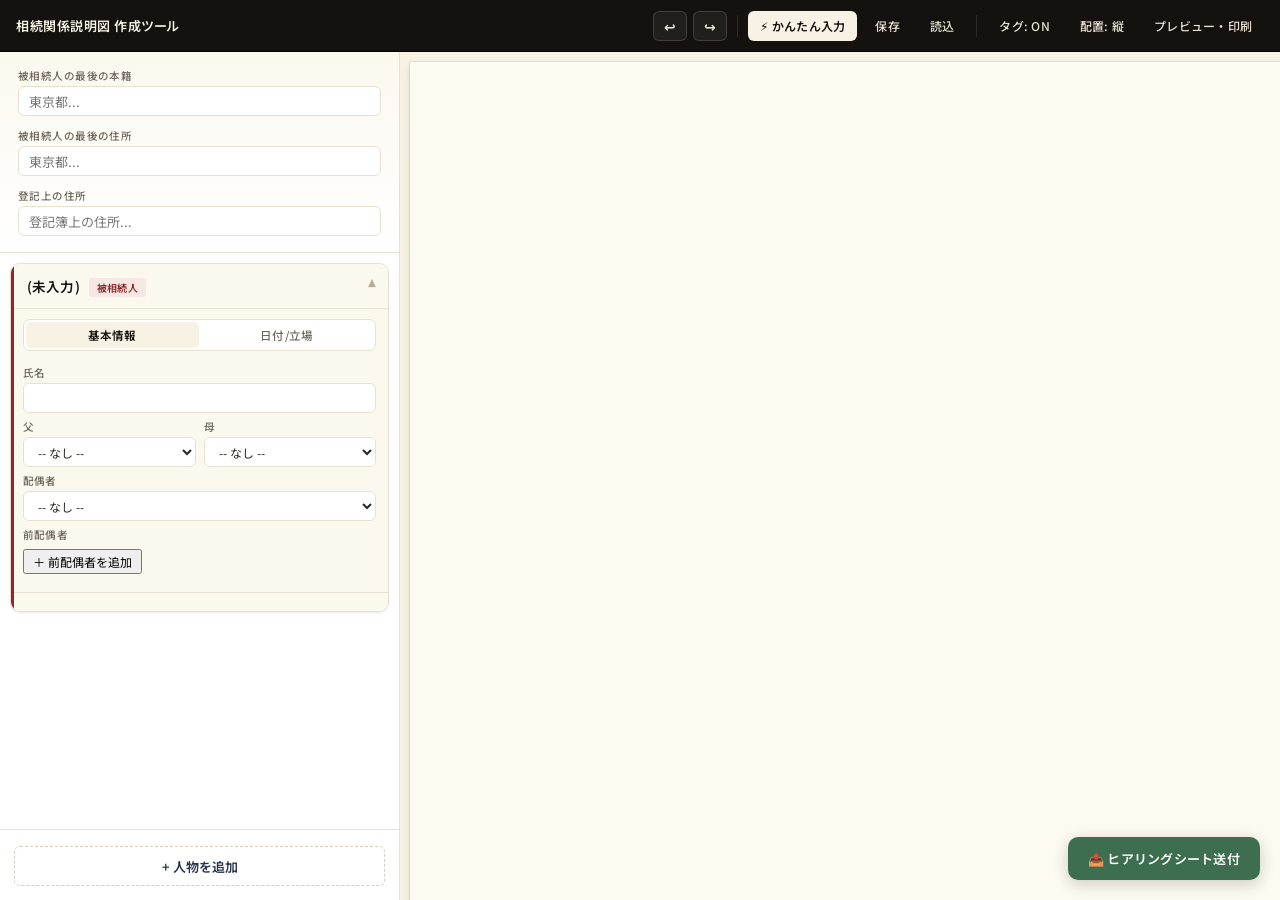
==== index.html @ 5ac6352f "デザイントークンを新モックに合わせて移植 ロジックとDOM構造は維持したまま、design/ のトーン（墨黒ヘッダー・温白 背景・落ち着いた役割色・Noto Sans JP / Shippori Mi" ====
<!DOCTYPE html>
<html lang="ja">
<head>
<meta charset="UTF-8">
<meta name="viewport" content="width=device-width, initial-scale=1.0">
<title>相続関係説明図</title>
<link rel="preconnect" href="https://fonts.googleapis.com">
<link rel="preconnect" href="https://fonts.gstatic.com" crossorigin>
<link href="https://fonts.googleapis.com/css2?family=Noto+Sans+JP:wght@400;500;600;700&family=Shippori+Mincho:wght@500;600;700&display=swap" rel="stylesheet">
<style>
:root {
  /* Ink palette (warm black neutrals) */
  --ink-900:#14110e; --ink-800:#2a2620; --ink-700:#4a433b; --ink-600:#6e665b;
  --ink-500:#928878; --ink-400:#b5ac9c; --ink-300:#d5cdbd; --ink-200:#e8e1d2;
  --ink-150:#f0ead9; --ink-100:#f7f2e3; --ink-50:#fbf8ee;
  --paper:#fdfaf1; --white:#ffffff;
  /* Brand (sumi-navy + enji) */
  --brand-900:#1a2332; --brand-800:#253449; --brand-700:#334a66;
  --brand-600:#4a6585; --brand-500:#6b84a3;
  --accent:#8c2a2b; --accent-soft:#b85457;
  /* Role colors (desaturated, legal-document tone) */
  --role-bsz:#8c2a2b;    --role-bsz-bg:#f5e8e4;
  --role-heir:#3d6e4f;   --role-heir-bg:#e4ede3;
  --role-waiver:#a86b1f; --role-waiver-bg:#f4ead6;
  --role-pre:#786d5f;    --role-pre-bg:#ede8dd;
  --role-post:#583f6b;   --role-post-bg:#ebe3f0;
  --role-suuji:#2f5977;  --role-suuji-bg:#dde7ef;
  --role-both:#2a6860;   --role-both-bg:#dfece8;
  --role-none:#8c8478;   --role-none-bg:#eae4d8;
  /* Backwards-compat aliases (existing selectors) */
  --primary:var(--brand-700); --primary-l:var(--brand-600);
  --bg:var(--ink-50); --card:var(--white);
  --border:var(--ink-200); --txt:var(--ink-800); --txtL:var(--ink-600);
  --r:10px;
  --danger:#8c2a2b;
  --shadow-1:0 1px 2px rgba(20,17,14,.04),0 1px 3px rgba(20,17,14,.06);
  --shadow-2:0 2px 4px rgba(20,17,14,.05),0 4px 12px rgba(20,17,14,.08);
  --ff-ui:'Noto Sans JP','Hiragino Sans','Yu Gothic UI','Meiryo',system-ui,sans-serif;
  --ff-doc:'Shippori Mincho','Yu Mincho','MS Mincho','Hiragino Mincho ProN',serif;
}
*{margin:0;padding:0;box-sizing:border-box}
body{font-family:var(--ff-ui);background:var(--bg);color:var(--txt);font-size:13px;font-feature-settings:'palt' 1;-webkit-font-smoothing:antialiased}
button{cursor:pointer;font-family:inherit;font-size:13px}

.header{background:var(--ink-900);color:var(--ink-100);padding:0 16px;height:52px;display:flex;justify-content:space-between;align-items:center;border-bottom:1px solid #000;font-size:12.5px}
.header h1{font-size:13px;font-weight:600;letter-spacing:.04em;color:var(--ink-100)}
.hdr-btns .btn-undo,.hdr-btns .btn-redo{padding:0 10px!important;height:30px!important;font-size:14px!important;min-width:0;display:inline-flex;align-items:center;justify-content:center}
.hdr-btns .btn-undo{background:rgba(255,255,255,.06)!important;color:var(--ink-200)!important;font-weight:600;border:1px solid rgba(255,255,255,.14)!important}
.hdr-btns .btn-undo:hover{background:rgba(255,255,255,.12)!important;color:var(--ink-100)!important}
.hdr-btns .btn-redo{background:rgba(255,255,255,.06)!important;color:var(--ink-200)!important;font-weight:600;border:1px solid rgba(255,255,255,.14)!important}
.hdr-btns .btn-redo:hover{background:rgba(255,255,255,.12)!important;color:var(--ink-100)!important}
.hdr-sep{width:1px;height:22px;background:rgba(255,255,255,.1);margin:0 4px}
.hdr-btns{display:flex;gap:6px;align-items:center}
.hdr-btns button{height:30px;padding:0 12px;border:none;border-radius:6px;font-weight:500;font-size:12px;background:transparent;color:var(--ink-200);cursor:pointer;letter-spacing:.02em;transition:background .12s,color .12s;display:inline-flex;align-items:center;gap:6px}
.hdr-btns button:hover{background:rgba(255,255,255,.08);color:var(--ink-100)}

.wrap{display:flex;height:calc(100vh - 52px)}

.side{width:400px;min-width:400px;background:var(--white);border-right:1px solid var(--ink-200);display:flex;flex-direction:column}
.side-head{padding:16px 18px 14px;border-bottom:1px solid var(--ink-200);background:linear-gradient(180deg,var(--ink-50),var(--white))}
.side-head label{font-size:10.5px;color:var(--ink-600);font-weight:500;display:block;margin-bottom:3px;margin-top:10px;letter-spacing:.04em}
.side-head label:first-child{margin-top:0}
.side-head input{width:100%;height:30px;padding:0 10px;border:1px solid var(--ink-200);border-radius:6px;font-size:13px;margin-bottom:2px;color:var(--ink-800);background:var(--white);font-family:inherit}
.side-head input:focus{border-color:var(--brand-700);outline:none;box-shadow:0 0 0 3px rgba(51,74,102,.1)}

.plist{flex:1;overflow-y:auto;padding:10px;display:flex;flex-direction:column;gap:6px}

.pc{position:relative;background:var(--white);border:1px solid var(--ink-200);border-radius:var(--r);overflow:hidden;transition:border-color .12s,box-shadow .12s}
.pc:hover{border-color:var(--ink-300)}
.pc.open{box-shadow:var(--shadow-1)}
.pc::before{content:"";position:absolute;top:0;bottom:0;left:0;width:3px;background:var(--ink-300)}
.pc.r-被相続人::before{background:var(--role-bsz)}
.pc.r-相続人::before{background:var(--role-heir)}
.pc.r-遺産分割::before{background:var(--role-waiver)}
.pc.r-先死亡::before{background:var(--role-pre)}
.pc.r-相続後死亡::before{background:var(--role-post)}
.pc.r-数次相続人::before{background:var(--role-suuji)}
.pc.r-無関係::before{background:var(--role-none)}
.pc.r-相続人兼数次相続人::before{background:var(--role-both)}

.pc-hd{display:flex;justify-content:space-between;align-items:center;padding:10px 12px 10px 16px;cursor:pointer;user-select:none}
.pc-hd:hover{background:var(--ink-50)}
.pc.open .pc-hd{background:var(--ink-50)}
.pc-nm{font-weight:600;font-size:13.5px;color:var(--ink-900);letter-spacing:.01em}
.pc-sub{font-size:11px;color:var(--ink-600);margin-left:8px}
.pc-badge{font-size:10px;padding:2px 8px;border-radius:3px;font-weight:600;margin-left:6px;letter-spacing:.04em}
.bg-被相続人{background:var(--role-bsz-bg);color:var(--role-bsz)}
.bg-相続人{background:var(--role-heir-bg);color:var(--role-heir)}
.bg-遺産分割{background:var(--role-waiver-bg);color:var(--role-waiver)}
.bg-先死亡{background:var(--role-pre-bg);color:var(--role-pre)}
.bg-相続後死亡{background:var(--role-post-bg);color:var(--role-post)}
.bg-数次相続人{background:var(--role-suuji-bg);color:var(--role-suuji)}
.bg-無関係{background:var(--role-none-bg);color:var(--role-none)}
.bg-相続人兼数次相続人{background:var(--role-both-bg);color:var(--role-both)}
.pc-tgl{font-size:16px;color:var(--ink-400);transition:transform .2s}
.pc.open .pc-tgl{transform:rotate(180deg)}

.pc-bd{display:none;border-top:1px solid var(--ink-200);background:var(--ink-50)}
.pc.open .pc-bd{display:block}

.tabs{display:flex;gap:2px;background:var(--white);border:1px solid var(--ink-200);border-radius:7px;padding:2px;margin:10px 12px 4px}
.tab{flex:1;height:26px;padding:0;text-align:center;font-size:11.5px;font-weight:500;color:var(--ink-600);border:none;background:transparent;border-radius:5px;letter-spacing:.02em;transition:all .15s}
.tab:hover{color:var(--ink-800)}
.tab.active{color:var(--ink-900);background:var(--ink-100);font-weight:600}
.tab-body{padding:10px 12px 12px}
.tab-pane{display:none}
.tab-pane.active{display:block}

.fg{margin-bottom:6px}
.fg label{font-size:10.5px;color:var(--ink-600);font-weight:500;display:block;margin-bottom:3px;letter-spacing:.02em}
.fg input,.fg select{width:100%;height:30px;padding:0 10px;border:1px solid var(--ink-200);border-radius:6px;font-size:12px;background:var(--white);color:var(--ink-800);font-family:inherit}
.fg input:focus,.fg select:focus{border-color:var(--brand-700);outline:none;box-shadow:0 0 0 3px rgba(51,74,102,.1)}
.fg-row{display:flex;gap:8px}
.fg-row .fg{flex:1}

.date-row{display:flex;gap:4px;align-items:center}
.date-row select{height:30px;padding:0 6px;font-size:12px;border:1px solid var(--ink-200);border-radius:6px;background:var(--white);color:var(--ink-800)}
.date-row .y-sel{width:120px}
.date-row .m-sel{width:55px}
.date-row .d-sel{width:55px}
.date-row span{font-size:11px;color:var(--ink-500)}

.pc-ft{display:flex;justify-content:flex-end;padding:8px 12px 10px;background:var(--ink-50);border-top:1px solid var(--ink-200)}
.btn-del{background:transparent;border:none;color:var(--danger);padding:0 10px;height:26px;border-radius:6px;font-size:11.5px;font-weight:500}
.btn-del:hover{background:rgba(140,42,43,.08)}

.btn-add{display:flex;align-items:center;justify-content:center;gap:8px;width:100%;height:40px;margin-top:4px;background:var(--white);color:var(--brand-800);border:1.5px dashed var(--ink-300);border-radius:6px;font-weight:600;font-size:13px;transition:all .12s;font-family:inherit}
.btn-add:hover{border-color:var(--brand-700);background:#f0f4f8;color:var(--brand-900);border-style:solid}

.auto-note{font-size:10px;color:var(--ink-500);padding:4px 12px 8px;background:var(--ink-50)}

/* 右: 図 */
.main{flex:1;overflow:auto;background:var(--ink-100);position:relative}
.diagram{position:relative;width:3000px;height:3000px;padding:30px 40px;background:var(--paper);margin:10px;box-shadow:var(--shadow-2),0 0 0 1px var(--ink-200);font-family:var(--ff-doc);color:var(--ink-900);transform-origin:0 0;border-radius:2px}
.diagram svg{position:absolute;top:0;left:0;pointer-events:none}
.dhdr{position:absolute;z-index:1;font-family:var(--ff-doc);cursor:grab}
.dhdr.dragging{cursor:grabbing;opacity:.7}
.dhdr.selected{outline:3px solid var(--brand-700);outline-offset:4px;border-radius:4px}
.dtitle{font-size:26px;font-weight:600;color:var(--ink-900);margin-bottom:16px;letter-spacing:.08em}
.dsub{font-size:16px;font-weight:400;color:var(--ink-800);line-height:2.0;letter-spacing:.04em}
.dsub .dlabel{display:inline-block;width:9em;text-align-last:justify;margin-right:1em;color:var(--ink-700)}

.dfooter{font-family:var(--ff-doc);font-size:18px;text-align:center;color:var(--ink-800);position:absolute;z-index:1;cursor:grab;letter-spacing:.2em}
.dfooter.dragging{cursor:grabbing;opacity:.7}
.dfooter.selected{outline:3px solid var(--brand-700);outline-offset:4px;border-radius:4px}

/* カード */
.card{position:absolute;min-width:220px;width:max-content;max-width:400px;border:1px solid var(--ink-300);border-radius:4px;background:var(--white);font-size:14px;z-index:1;box-shadow:var(--shadow-1);cursor:grab;user-select:none;font-family:var(--ff-doc);color:var(--ink-900);overflow:hidden;transition:box-shadow .14s,border-color .14s}
.card:hover{box-shadow:var(--shadow-2);border-color:var(--ink-400)}
.card.selected{outline:2px solid var(--brand-700);outline-offset:0;box-shadow:0 0 0 3px rgba(51,74,102,.15),var(--shadow-2)}
.card.dragging{cursor:grabbing;box-shadow:0 8px 24px rgba(20,17,14,.18);z-index:10;opacity:.95}
.card-h{padding:5px 10px;font-weight:600;font-size:13px;border-bottom:1px dashed var(--ink-200);letter-spacing:.1em;font-family:var(--ff-ui);background:var(--ink-50);color:var(--ink-800)}
.card-b{padding:8px 12px;line-height:1.5}
.card-b .f{display:flex;margin-bottom:2px}
.card-b .l{width:38px;color:var(--ink-600);font-weight:500;flex-shrink:0;font-family:var(--ff-ui);font-size:11px;letter-spacing:.08em;align-self:center}
.card-b .v{flex:1;white-space:nowrap;color:var(--ink-900)}
.card-b .v-addr{flex:1;white-space:pre-wrap;color:var(--ink-900)}
.card-d{display:flex;gap:3px;padding:6px 10px 8px;border-top:1px solid var(--ink-200);background:var(--ink-50);flex-wrap:wrap;font-family:var(--ff-ui)}
.tag{padding:1px 6px;border:1px solid var(--ink-300);border-radius:2px;font-size:10px;font-weight:600;color:var(--ink-700);background:var(--white);letter-spacing:.08em}

.c-被相続人{border-color:var(--ink-300);background:var(--white)} .c-被相続人 .card-h{background:var(--role-bsz-bg);color:var(--role-bsz);border-bottom-color:var(--role-bsz)}
.c-相続人{border-color:var(--ink-300);background:var(--white)} .c-相続人 .card-h{background:var(--role-heir-bg);color:var(--role-heir);border-bottom-color:var(--role-heir)}
.c-遺産分割{border-color:var(--ink-300);background:var(--white)} .c-遺産分割 .card-h{background:var(--role-waiver-bg);color:var(--role-waiver);border-bottom-color:var(--role-waiver)}
.c-先死亡{border-color:var(--ink-300);background:var(--white)} .c-先死亡 .card-h{background:var(--role-pre-bg);color:var(--role-pre);border-bottom-color:var(--role-pre)}
.c-相続後死亡{border-color:var(--ink-300);background:var(--white)} .c-相続後死亡 .card-h{background:var(--role-post-bg);color:var(--role-post);border-bottom-color:var(--role-post)}
.c-数次相続人{border-color:var(--ink-300);background:var(--white)} .c-数次相続人 .card-h{background:var(--role-suuji-bg);color:var(--role-suuji);border-bottom-color:var(--role-suuji)}
.c-無関係{border-color:var(--ink-300);background:var(--white)} .c-無関係 .card-h{background:var(--role-none-bg);color:var(--role-none);border-bottom-color:var(--role-none)}
.c-相続人兼数次相続人{border-color:var(--ink-300);background:var(--white)} .c-相続人兼数次相続人 .card-h{background:var(--role-both-bg);color:var(--role-both);border-bottom-color:var(--role-both)}

/* 範囲選択 */
.sel-rect{position:absolute;border:2px dashed var(--brand-700);background:rgba(51,74,102,.1);z-index:50;pointer-events:none}

/* プレビューモード */
.preview-overlay{display:none;position:fixed;top:0;left:0;right:0;bottom:0;background:#555;z-index:200;overflow:auto}
.preview-overlay.active{display:flex;flex-direction:column;align-items:center}
.preview-a4{position:relative;background:#fff;box-shadow:0 4px 20px rgba(0,0,0,.5);width:210mm;height:297mm;margin:20px auto 60px;overflow:hidden;flex-shrink:0}
.preview-a4 .diagram{position:absolute;top:0;left:0;width:3000px;height:3000px;margin:0;box-shadow:none;transform-origin:0 0;cursor:grab}
.preview-a4 .diagram.grabbing{cursor:grabbing}
.preview-ctrl{position:fixed;bottom:0;left:0;right:0;background:rgba(30,30,30,.95);color:#ccc;padding:10px 20px;display:flex;align-items:center;gap:12px;font-size:12px;z-index:201;justify-content:center}
.preview-ctrl span{min-width:45px;text-align:center;font-weight:600}
.preview-ctrl button{padding:8px 20px;border:none;border-radius:6px;font-weight:700;font-size:14px;cursor:pointer}
.preview-ctrl button:hover{opacity:.85}
.pv-btn-back{background:#fff;color:#333}
.pv-btn-print{background:var(--brand-800);color:var(--ink-100)}
.pv-btn-print:hover{background:var(--brand-900);color:#fff}

@page{size:A4;margin:0mm}
@media print{
  html,body{margin:0!important;padding:0!important;background:#fff!important;width:210mm!important;height:297mm!important}
  .header,.preview-ctrl,.side,.sel-rect,.share-fab{display:none!important}
  .wrap{display:none!important}
  .preview-overlay.active{display:block!important;position:static!important;background:#fff!important;padding:0!important;margin:0!important}
  .preview-a4{box-shadow:none!important;margin:0!important;padding:0!important;width:210mm!important;height:297mm!important;overflow:hidden!important;position:relative!important}
  .preview-a4 .diagram{margin:0!important;box-shadow:none!important;padding:0!important}
  .card{box-shadow:none!important;-webkit-print-color-adjust:exact;print-color-adjust:exact}
  .card-h{-webkit-print-color-adjust:exact;print-color-adjust:exact}
  .c-被相続人,.c-相続人,.c-遺産分割,.c-先死亡,.c-相続後死亡,.c-数次相続人{-webkit-print-color-adjust:exact;print-color-adjust:exact}
  .dfooter{-webkit-print-color-adjust:exact;print-color-adjust:exact}
}
/* ウィザード */
.wiz-overlay{display:none;position:fixed;top:0;left:0;right:0;bottom:0;background:rgba(0,0,0,.5);z-index:300;justify-content:center;align-items:center}
.wiz-overlay.active{display:flex}
.wiz-box{background:#fff;border-radius:12px;width:520px;max-width:95vw;max-height:90vh;overflow-y:auto;box-shadow:0 8px 40px rgba(0,0,0,.3)}
.wiz-hd{background:var(--ink-900);color:var(--ink-100);padding:16px 24px;border-radius:12px 12px 0 0;display:flex;justify-content:space-between;align-items:center}
.wiz-hd h2{font-size:15px;margin:0;font-weight:600;letter-spacing:.04em}
.wiz-hd .wiz-close{background:none;border:none;color:rgba(255,255,255,.55);font-size:20px;cursor:pointer;padding:0 4px}
.wiz-hd .wiz-close:hover{color:var(--ink-100)}
.wiz-progress{height:3px;background:var(--ink-200)}.wiz-progress-bar{height:3px;background:var(--brand-700);transition:width .3s}
.wiz-body{padding:24px}
.wiz-q{font-size:15px;font-weight:600;color:var(--ink-900);margin-bottom:6px;line-height:1.6;letter-spacing:.01em}
.wiz-hint{font-size:12px;color:var(--ink-600);margin-bottom:16px;line-height:1.5}
.wiz-btns{display:flex;gap:8px;flex-wrap:wrap}
.wiz-btn{padding:10px 22px;border-radius:8px;border:1px solid var(--ink-200);background:var(--white);color:var(--ink-800);font-weight:500;font-size:13px;cursor:pointer;font-family:inherit;transition:all .15s}
.wiz-btn:hover{border-color:var(--brand-700);background:#f0f4f8;color:var(--brand-900)}
.wiz-btn.primary{background:var(--brand-800);color:var(--ink-100);border-color:var(--brand-800);font-weight:600}
.wiz-btn.primary:hover{background:var(--brand-900);border-color:var(--brand-900);color:#fff}
.wiz-input{width:100%;padding:10px 14px;border:1px solid var(--ink-200);border-radius:8px;font-size:14px;font-family:inherit;margin-bottom:8px;box-sizing:border-box;color:var(--ink-800);background:var(--white)}
.wiz-input:focus{border-color:var(--brand-700);outline:none;box-shadow:0 0 0 3px rgba(51,74,102,.1)}
.wiz-tag{display:inline-block;padding:2px 8px;border-radius:3px;font-size:11px;font-weight:600;margin-bottom:8px;letter-spacing:.04em}
.wiz-tag-blue{background:#dde7ef;color:var(--brand-800)}
.wiz-ft{padding:12px 24px;border-top:1px solid var(--ink-200);display:flex;justify-content:space-between}
.wiz-back{background:none;border:none;color:var(--ink-600);font-size:13px;cursor:pointer;font-family:inherit;padding:6px 0}
.wiz-back:hover{color:var(--ink-800)}
.wiz-multi{display:flex;flex-direction:column;gap:8px}
.wiz-multi button{text-align:left;padding:12px 16px;line-height:1.5}
.wiz-multi .wiz-sub{font-size:11px;color:var(--ink-600);margin-top:2px;font-weight:400}
.wiz-summary{background:var(--ink-50);border:1px solid var(--ink-200);border-radius:8px;padding:14px;font-size:13px;line-height:2;white-space:pre-line;margin-bottom:16px;color:var(--ink-800)}
/* お客様モード */
body.client-mode .header,body.client-mode .wrap,body.client-mode .share-fab{display:none!important}
body.client-mode .wiz-overlay{display:flex!important;background:linear-gradient(135deg,#f5f7fa,#e4e9f0)}
body.client-mode .wiz-box{width:720px;max-width:95vw;box-shadow:0 12px 60px rgba(0,0,0,.2)}
body.client-mode .wiz-body{padding:32px}
body.client-mode .wiz-q{font-size:17px}
body.client-mode .wiz-hint{font-size:13px}
body.client-mode .wiz-btn{padding:12px 26px;font-size:14px}
body.client-mode .wiz-input{padding:12px 16px;font-size:15px}
body.client-mode .wiz-hd .wiz-close{display:none}
.wiz-client-banner{background:var(--ink-50);border:1px solid var(--ink-200);border-radius:8px;padding:12px 16px;margin-bottom:16px;font-size:12px;color:var(--ink-800);line-height:1.6;border-left:4px solid var(--brand-700)}
.wiz-code-area{width:100%;min-height:80px;padding:10px;border:1px solid var(--ink-200);border-radius:8px;font-family:'JetBrains Mono',ui-monospace,monospace;font-size:11px;word-break:break-all;resize:none;box-sizing:border-box;margin-bottom:12px;background:var(--white);color:var(--ink-800)}
.wiz-copy-btn{padding:12px 24px;border-radius:8px;border:none;background:var(--brand-800);color:var(--ink-100);font-weight:600;font-size:14px;cursor:pointer;width:100%;transition:all .15s;font-family:inherit}
.wiz-copy-btn:hover{background:var(--brand-900);color:#fff}
.wiz-copied{background:var(--role-heir)!important}
.import-overlay{display:none;position:fixed;top:0;left:0;right:0;bottom:0;background:rgba(20,17,14,.5);z-index:300;justify-content:center;align-items:center}
.import-overlay.active{display:flex}
.import-box{background:var(--white);border-radius:12px;width:480px;max-width:95vw;padding:24px;box-shadow:0 20px 48px rgba(20,17,14,.18),0 4px 12px rgba(20,17,14,.08)}
.import-box h3{margin:0 0 8px;font-size:15px;color:var(--ink-900);font-weight:600;letter-spacing:.02em}
.import-box p{font-size:13px;color:var(--ink-600);margin:0 0 16px;line-height:1.5}
.import-err{color:var(--danger);font-size:12px;margin-top:8px;display:none}
.share-box{background:var(--white);border-radius:12px;width:420px;max-width:95vw;padding:24px;box-shadow:0 20px 48px rgba(20,17,14,.18),0 4px 12px rgba(20,17,14,.08)}
.share-box h3{margin:0 0 6px;font-size:15px;color:var(--ink-900);font-weight:600;letter-spacing:.02em}
.share-box p{font-size:13px;color:var(--ink-600);margin:0 0 16px;line-height:1.5}
.share-fab{position:fixed;bottom:20px;right:20px;z-index:200;padding:12px 20px;border:none;border-radius:10px;background:var(--role-heir);color:#fff;font-weight:600;font-size:13px;cursor:pointer;box-shadow:0 4px 16px rgba(20,17,14,.2);transition:all .15s;font-family:inherit;letter-spacing:.02em}
.share-fab:hover{background:#305943;box-shadow:0 6px 20px rgba(20,17,14,.3)}
.share-url-row{display:flex;gap:6px;margin-top:4px}
.share-url-row input{flex:1;padding:8px 12px;border:1px solid var(--ink-200);border-radius:8px;font-size:12px;font-family:'JetBrains Mono',ui-monospace,monospace;color:var(--ink-800);background:var(--white)}
.share-url-row button{padding:8px 16px;border:none;border-radius:8px;background:var(--brand-800);color:var(--ink-100);font-weight:600;font-size:12px;cursor:pointer;white-space:nowrap;font-family:inherit}
.share-url-row button:hover{background:var(--brand-900);color:#fff}
</style>
</head>
<body>

<div class="header">
  <h1>相続関係説明図 作成ツール</h1>
  <div class="hdr-btns">
    <button class="btn-undo" onclick="undo()" title="Ctrl+Z">↩</button>
    <button class="btn-redo" onclick="redo()" title="Ctrl+Y">↪</button>
    <span class="hdr-sep"></span>
    <button onclick="openWizard()" style="background:var(--ink-100);color:var(--ink-900);font-weight:600">⚡ かんたん入力</button>
    <button onclick="saveJSON()">保存</button>
    <button onclick="openLoadDialog()">読込</button>
    <span class="hdr-sep"></span>
    <button onclick="toggleTags()" id="btnTags">タグ: ON</button>
    <button onclick="toggleLayout()" id="btnLayout">配置: 縦</button>
    <button onclick="togglePreview()">プレビュー・印刷</button>
  </div>
</div>
<input type="file" id="fi" accept=".json" style="display:none">
<button class="share-fab" onclick="openShareClient()">📤 ヒアリングシート送付</button>

<div class="wrap">
  <div class="side">
    <div class="side-head">
      <label>被相続人の最後の本籍</label>
      <input id="inHonseki" placeholder="東京都..." onchange="draw()">
      <label>被相続人の最後の住所</label>
      <input id="inLastAddr" placeholder="東京都..." onchange="draw()">
      <label>登記上の住所</label>
      <input id="inRegAddr" placeholder="登記簿上の住所..." onchange="draw()">
    </div>
    <div class="plist" id="plist"></div>
    <div style="padding:12px 14px 14px;border-top:1px solid var(--ink-200);background:var(--white)">
      <button class="btn-add" onclick="addPerson()">+ 人物を追加</button>
    </div>
  </div>
  <div class="main">
    <div class="diagram" id="diagram"></div>
  </div>
</div>

<script>
let P = [], uid = 1, activeTab = {};
let undoStack = [], redoStack = [], undoLock = false;
function saveUndo(){if(undoLock)return;undoStack.push(getSnapshot());if(undoStack.length>50)undoStack.shift();redoStack=[];}
function getSnapshot(){return JSON.stringify({P,uid,h:document.getElementById('inHonseki')?.value||'',l:document.getElementById('inLastAddr')?.value||'',r:document.getElementById('inRegAddr')?.value||''});}
function applySnapshot(s){const d=JSON.parse(s);P=d.P;uid=d.uid;const hEl=document.getElementById('inHonseki'),lEl=document.getElementById('inLastAddr'),rEl=document.getElementById('inRegAddr');if(hEl)hEl.value=d.h;if(lEl)lEl.value=d.l;if(rEl)rEl.value=d.r;undoLock=true;renderList(-1);draw();undoLock=false;}
function undo(){if(!undoStack.length)return;redoStack.push(getSnapshot());applySnapshot(undoStack.pop());}
function redo(){if(!redoStack.length)return;undoStack.push(getSnapshot());applySnapshot(redoStack.pop());}
let cardPositions = {};
let footerPos = null;
let hdrPos = null; // ヘッダーのドラッグ位置
let hdrScale = 1.0; // ヘッダーのスケール
let footerScale = 1.0; // フッターのスケール
let showTags = true; // タグ一括表示/非表示
let layoutDir = 'vertical'; // 'vertical'=縦配置, 'horizontal'=横配置
let cardPositionsV = {}; // 縦モード用カード位置
let cardPositionsH = {}; // 横モード用カード位置
let currentSvg = null, currentCards = null, currentById = null;
let previewScale = 50;
let selectedIds = new Set();

const ZOKUGARA = ['','妻','夫','長男','二男','三男','四男','五男','長女','二女','三女','四女','五女','父','母','養父','養母','兄','姉','弟','妹','孫','甥','姪'];
const DOCS = {
  '被相続人': ['生亡','住所'],
  '相続人': ['現戸','住所','印証','遺分'],
  '遺産分割': ['現戸','印証','遺分'],
  '先死亡': ['生亡'],
  '相続後死亡': ['生亡'],
  '数次相続人': ['現戸','住所','印証','遺分'],
  '相続人兼数次相続人': ['現戸','住所','印証','遺分'],
  '無関係': []
};
const ROLE_DISP = { '相続後死亡': '相続後死亡(数次)' };

function esc(s){return(s||'').replace(/&/g,'&amp;').replace(/"/g,'&quot;').replace(/</g,'&lt;')}
function allSpouses(p){const a=[];if(p.spouse)a.push(String(p.spouse));(p.exSpouses||[]).forEach(id=>{if(id)a.push(String(id))});return a;}

// 元号が重複する年: 値に"年H"等の接尾辞を付けて旧元号を表す
// 2019H=平成31年, 1989S=昭和64年, 1926T=大正15年
const DUAL_ERA_YEARS=[
  {y:2019,suffix:'H',label:'平成31年'},
  {y:1989,suffix:'S',label:'昭和64年'},
  {y:1926,suffix:'T',label:'大正15年'}
];
function parseYearVal(v){
  if(!v)return{y:0,era:''};
  const s=String(v);
  const d=DUAL_ERA_YEARS.find(d=>s===d.y+d.suffix);
  if(d)return{y:d.y,era:d.label.replace('年','')};
  return{y:+s,era:''};
}
function makeYears(){
  let opts = '<option value="">--</option>';
  for(let y=2026;y>=1868;y--){
    opts += `<option value="${y}">${warekiYear(y)} (${y})</option>`;
    const dual=DUAL_ERA_YEARS.find(d=>d.y===y);
    if(dual) opts += `<option value="${y}${dual.suffix}">${dual.label} (${y})</option>`;
  }
  return opts;
}
function warekiYear(y){
  if(y>=2019) return '令和'+(y-2018===1?'元':y-2018)+'年';
  if(y>=1989) return '平成'+(y-1988===1?'元':y-1988)+'年';
  if(y>=1926) return '昭和'+(y-1925===1?'元':y-1925)+'年';
  if(y>=1912) return '大正'+(y-1911===1?'元':y-1911)+'年';
  return '明治'+(y-1867)+'年';
}
function makeMonths(){
  let o='<option value="">--</option>';
  for(let m=1;m<=12;m++) o+=`<option value="${m}">${m}月</option>`;
  return o;
}
function makeDays(){
  let o='<option value="">--</option>';
  for(let d=1;d<=31;d++) o+=`<option value="${d}">${d}日</option>`;
  return o;
}
const YEAR_OPTS = makeYears(), MONTH_OPTS = makeMonths(), DAY_OPTS = makeDays();

function dateToObj(p, prefix){
  return { y: p[prefix+'Y']||'', m: p[prefix+'M']||'', d: p[prefix+'D']||'' };
}
function dateToStr(p, prefix){
  const o = dateToObj(p, prefix);
  if(!o.y) return '';
  const pv=parseYearVal(o.y);
  if(!pv.y) return '';
  const eraStr=pv.era?pv.era:warekiYear(pv.y).replace('年','');
  return eraStr + '年' + (o.m?o.m+'月':'') + (o.d?o.d+'日':'');
}
function dateToNum(p, prefix){
  const o = dateToObj(p, prefix);
  if(!o.y) return 0;
  const pv=parseYearVal(o.y);
  return pv.y*10000 + (+o.m||0)*100 + (+o.d||0);
}

const ROLE_LIST = ['','相続人','遺産分割','先死亡','相続後死亡','数次相続人','相続人兼数次相続人','無関係'];

function toggleTags(){
  showTags=!showTags;
  document.getElementById('btnTags').textContent='タグ: '+(showTags?'ON':'OFF');
  draw();
}

function toggleLayout(){
  // 現モードの位置を退避
  if(layoutDir==='vertical') cardPositionsV=Object.assign({},cardPositions);
  else cardPositionsH=Object.assign({},cardPositions);
  // 切り替え
  layoutDir=layoutDir==='vertical'?'horizontal':'vertical';
  // 新モードの位置を復元（なければ空で自動レイアウト）
  if(layoutDir==='vertical') cardPositions=Object.assign({},cardPositionsV);
  else cardPositions=Object.assign({},cardPositionsH);
  document.getElementById('btnLayout').textContent='配置: '+(layoutDir==='vertical'?'縦':'横');
  footerPos=null; // フッター位置もリセット
  draw();
}

function autoRoles(){
  const hisou = P.find(p => p.isBSZ);
  if(!hisou) return;
  const deathNum = dateToNum(hisou, 'death');
  // 第1パス: 基本ロール判定
  P.forEach(p => {
    if(p.isBSZ){ p.role = '被相続人'; p._autoRole = '被相続人'; return; }
    const pDeath = dateToNum(p, 'death');
    let autoRole;
    if(pDeath === 0){
      autoRole = '相続人';
    } else if(deathNum && pDeath < deathNum){
      autoRole = '先死亡';
    } else if(deathNum && pDeath >= deathNum){
      autoRole = '相続後死亡';
    } else {
      autoRole = '相続人';
    }
    p._autoRole = autoRole;
    p.role = p.roleOverride || autoRole;
  });
  // 第2パス: 数次相続人の判定（相続後死亡の配偶者・子）
  const bszId = String(hisou.id);
  const suujiIds = new Set(P.filter(p => p.role === '相続後死亡').map(p => String(p.id)));
  P.forEach(p => {
    if(p.role !== '相続人') return;
    if(p.roleOverride) return;
    const isChildOfSuuji = (p.father && suujiIds.has(String(p.father))) || (p.mother && suujiIds.has(String(p.mother)));
    const isSpouseOfSuuji = p.spouse && suujiIds.has(String(p.spouse));
    if(!isChildOfSuuji && !isSpouseOfSuuji) return;
    // 被相続人の直接の相続人かどうか判定
    const isHeirOfBSZ = String(p.father)===bszId || String(p.mother)===bszId || String(p.spouse)===bszId;
    p.role = isHeirOfBSZ ? '相続人兼数次相続人' : '数次相続人';
  });
}

// === UI ===
function addPerson(){
  P.push({ id:uid++, name:'', relation:'', role:'', roleOverride:'', isBSZ:false,
    birthY:'', birthM:'', birthD:'', deathY:'', deathM:'', deathD:'',
    father:'', mother:'', spouse:'', exSpouses:[], address:'' });
  autoRoles();
  renderList(P.length-1);
  draw();
}

function renderList(openIdx){
  const ct = document.getElementById('plist');
  ct.innerHTML = '';
  P.forEach((p,i) => {
    const rc = p.role ? 'r-'+p.role : '';
    const isOpen = i===openIdx;
    const div = document.createElement('div');
    div.className = `pc ${rc} ${isOpen?'open':''}`;

    const dn = p.name||'(未入力)';
    const dr = ROLE_DISP[p.role]||p.role||'';
    const badgeCls = p.role ? 'bg-'+p.role : '';

    const otherOpts = P.filter(x=>x.id!==p.id).map(x=>`<option value="${x.id}">${x.name||'(未入力)'}</option>`).join('');

    const curTab = activeTab[i] || 0;
    div.innerHTML = `
      <div class="pc-hd" onclick="toggle(${i})">
        <div>
          <span class="pc-nm">${esc(dn)}</span>
          ${dr?`<span class="pc-badge ${badgeCls}">${dr}</span>`:''}
          <span class="pc-sub">${p.relation?'('+esc(p.relation)+')':''}</span>
        </div>
        <span class="pc-tgl">&#9662;</span>
      </div>
      <div class="pc-bd">
        <div class="tabs">
          <button class="tab ${curTab===0?'active':''}" onclick="switchTab(this,${i},0)">基本情報</button>
          <button class="tab ${curTab===1?'active':''}" onclick="switchTab(this,${i},1)">日付/立場</button>
        </div>
        <div class="tab-body">
          <div class="tab-pane ${curTab===0?'active':''}" data-tab="0">
            <div class="fg-row">
              <div class="fg"><label>氏名</label><input value="${esc(p.name)}" data-i="${i}" data-f="name"></div>
              ${!p.isBSZ?`<div class="fg"><label>続柄</label><select data-i="${i}" data-f="relation">${ZOKUGARA.map(z=>`<option value="${z}" ${z===p.relation?'selected':''}>${z||'-- 選択 --'}</option>`).join('')}<option value="__custom__" ${p.relation&&!ZOKUGARA.includes(p.relation)?'selected':''}>その他（自由入力）</option></select>${(p.relation&&!ZOKUGARA.includes(p.relation))||p._customRel?`<input value="${esc(p.relation)}" data-i="${i}" data-f="relationCustom" placeholder="続柄を入力" style="margin-top:4px">`:''}</div>`:''}
            </div>
            <div class="fg-row">
              <div class="fg"><label>父</label><select data-i="${i}" data-f="father"><option value="">-- なし --</option>${otherOpts}</select></div>
              <div class="fg"><label>母</label><select data-i="${i}" data-f="mother"><option value="">-- なし --</option>${otherOpts}</select></div>
            </div>
            <div class="fg"><label>配偶者</label><select data-i="${i}" data-f="spouse"><option value="">-- なし --</option>${otherOpts}</select></div>
            <div class="fg"><label>前配偶者</label><div class="ex-spouses-list" data-i="${i}">${(p.exSpouses||[]).map((eid,ei)=>`<div class="ex-sp-row" style="display:flex;gap:4px;margin-bottom:4px"><select data-i="${i}" data-f="exSpouse" data-ei="${ei}"><option value="">-- なし --</option>${otherOpts}</select><button type="button" onclick="removeExSpouse(${i},${ei})" style="padding:2px 6px;font-size:12px">✕</button></div>`).join('')}</div><button type="button" onclick="addExSpouse(${i})" style="margin-top:4px;padding:2px 8px;font-size:12px">＋ 前配偶者を追加</button></div>
            ${!p.isBSZ?`<div class="fg"><label>住所</label><textarea data-i="${i}" data-f="address" placeholder="東京都新宿区..." rows="2" style="width:100%;resize:vertical">${esc(p.address||'')}</textarea></div>`:''}
          </div>
          <div class="tab-pane ${curTab===1?'active':''}" data-tab="1">
            <div class="fg"><label>生年月日</label>
              <div class="date-row">
                <select class="y-sel" data-i="${i}" data-f="birthY">${YEAR_OPTS}</select>
                <select class="m-sel" data-i="${i}" data-f="birthM">${MONTH_OPTS}</select>
                <select class="d-sel" data-i="${i}" data-f="birthD">${DAY_OPTS}</select>
              </div>
            </div>
            <div class="fg"><label>死亡年月日</label>
              <div class="date-row">
                <select class="y-sel" data-i="${i}" data-f="deathY">${YEAR_OPTS}</select>
                <select class="m-sel" data-i="${i}" data-f="deathM">${MONTH_OPTS}</select>
                <select class="d-sel" data-i="${i}" data-f="deathD">${DAY_OPTS}</select>
              </div>
            </div>
            ${!p.isBSZ?`<div class="fg" style="margin-top:10px;padding-top:8px;border-top:1px solid #e0e0e0"><label>立場 <span style="font-weight:400;color:#aaa">（自動: ${p._autoRole||p.role}）</span></label><select data-i="${i}" data-f="roleOverride">${ROLE_LIST.map(r=>`<option value="${r}" ${r===p.roleOverride?'selected':''}>${r||'自動判定'}</option>`).join('')}</select></div>`:''}
          </div>
        </div>
        <div class="pc-ft">${!p.isBSZ?`<button class="btn-del" onclick="delPerson(${i})">削除</button>`:''}</div>
      </div>
    `;
    ct.appendChild(div);

    div.querySelector('[data-f="birthY"]').value = p.birthY||'';
    div.querySelector('[data-f="birthM"]').value = p.birthM||'';
    div.querySelector('[data-f="birthD"]').value = p.birthD||'';
    div.querySelector('[data-f="deathY"]').value = p.deathY||'';
    div.querySelector('[data-f="deathM"]').value = p.deathM||'';
    div.querySelector('[data-f="deathD"]').value = p.deathD||'';
    div.querySelector('[data-f="father"]').value = p.father||'';
    div.querySelector('[data-f="mother"]').value = p.mother||'';
    div.querySelector('[data-f="spouse"]').value = p.spouse||'';
    div.querySelectorAll('[data-f="exSpouse"]').forEach(el=>{
      el.value = (p.exSpouses||[])[+el.dataset.ei]||'';
    });

    div.querySelectorAll('input:not([type="checkbox"]),textarea').forEach(el=>{
      el.addEventListener('input', onInput);
      el.addEventListener('change', onChange);
    });
    div.querySelectorAll('select').forEach(el=>el.addEventListener('change', onChange));
  });
}

function toggle(idx){
  const cards = document.querySelectorAll('.pc');
  cards.forEach((c,i)=>{ if(i===idx) c.classList.toggle('open'); else c.classList.remove('open'); });
}

function addExSpouse(i){
  if(!P[i].exSpouses)P[i].exSpouses=[];
  P[i].exSpouses.push('');
  const openIdx=[...document.querySelectorAll('.pc')].findIndex(c=>c.classList.contains('open'));
  renderList(openIdx);
}
function removeExSpouse(i,ei){
  P[i].exSpouses.splice(ei,1);
  const openIdx=[...document.querySelectorAll('.pc')].findIndex(c=>c.classList.contains('open'));
  renderList(openIdx);draw();
}

function openPersonCard(idx){
  const cards = document.querySelectorAll('.pc');
  cards.forEach((c,i)=>{ if(i===idx) c.classList.add('open'); else c.classList.remove('open'); });
  // スクロールして見えるようにする
  if(cards[idx]) cards[idx].scrollIntoView({behavior:'smooth',block:'nearest'});
}

function switchTab(btn, personIdx, tabIdx){
  activeTab[personIdx] = tabIdx;
  const body = btn.closest('.pc-bd');
  body.querySelectorAll('.tab').forEach(t=>t.classList.remove('active'));
  btn.classList.add('active');
  body.querySelectorAll('.tab-pane').forEach(p=>p.classList.remove('active'));
  body.querySelector(`[data-tab="${tabIdx}"]`).classList.add('active');
}

function onInput(e){
  const i=+e.target.dataset.i, f=e.target.dataset.f;
  if(i>=P.length)return;
  P[i][f]=e.target.value;
  const card=e.target.closest('.pc');
  if(f==='name') card.querySelector('.pc-nm').textContent=P[i].name||'(未入力)';
  if(f==='relationCustom'){
    P[i].relation=e.target.value;
    card.querySelector('.pc-sub').textContent=P[i].relation?'('+P[i].relation+')':'';
  }
  draw();
}

function onChange(e){
  const i=+e.target.dataset.i, f=e.target.dataset.f;
  if(i>=P.length)return;
  if(f==='exSpouse'){
    const ei=+e.target.dataset.ei;
    if(!P[i].exSpouses)P[i].exSpouses=[];
    P[i].exSpouses[ei]=e.target.value;
    autoRoles();
    const openIdx=[...document.querySelectorAll('.pc')].findIndex(c=>c.classList.contains('open'));
    renderList(openIdx);draw();return;
  }
  P[i][f]=e.target.value;

  if(f==='relation' && e.target.value==='__custom__'){
    P[i].relation='';
    P[i]._customRel=true;
    autoRoles();
    const openIdx=[...document.querySelectorAll('.pc')].findIndex(c=>c.classList.contains('open'));
    renderList(openIdx);
    draw();
    return;
  }
  if(f==='relationCustom'){
    P[i].relation=e.target.value;
    if(e.target.value) P[i]._customRel=false;
    draw();
    return;
  }
  if(f==='relation' && e.target.value!=='__custom__'){
    P[i]._customRel=false;
  }

  if(f==='spouse'){
    P.forEach((x,j)=>{if(j!==i&&String(x.spouse)===String(P[i].id))x.spouse='';});
    if(e.target.value){const sp=P.find(x=>String(x.id)===e.target.value);if(sp)sp.spouse=String(P[i].id);}
  }

  autoRoles();
  const openIdx=[...document.querySelectorAll('.pc')].findIndex(c=>c.classList.contains('open'));
  renderList(openIdx);
  draw();
}

function delPerson(i){
  if(!confirm(P[i].name?`「${P[i].name}」を削除しますか？`:'この人物を削除しますか？'))return;
  const rm=P.splice(i,1)[0];
  P.forEach(p=>{
    if(String(p.father)===String(rm.id))p.father='';
    if(String(p.mother)===String(rm.id))p.mother='';
    if(String(p.spouse)===String(rm.id))p.spouse='';
    if(p.exSpouses)p.exSpouses=p.exSpouses.filter(id=>String(id)!==String(rm.id));
  });
  autoRoles();
  renderList(-1);
  draw();
}

// ===== 図 =====
const CW=220, HGAP=50, VGAP=160;
const SNAP=20;
function snap(v){return Math.round(v/SNAP)*SNAP;}

function draw(){
  saveUndo();
  const dg=document.getElementById('diagram');
  dg.innerHTML='';

  const hk=document.getElementById('inHonseki').value;
  const la=document.getElementById('inLastAddr').value;
  const ra=document.getElementById('inRegAddr').value;
  const hisou=P.find(p=>p.isBSZ);
  const hasData=P.some(p=>p.name);

  if(!hasData) return;

  // ヘッダー
  const hdr=document.createElement('div');
  hdr.className='dhdr';
  let hdrHtml=`<div class="dtitle">被相続人　${esc(hisou?hisou.name:'')}　相続関係説明図</div>`;
  let subLines=[];
  if(hk) subLines.push('<span class="dlabel">最後の本籍</span>'+esc(hk));
  if(la) subLines.push('<span class="dlabel">最後の住所</span>'+esc(la));
  if(ra) subLines.push('<span class="dlabel">登記簿上の住所</span>'+esc(ra));
  if(subLines.length) hdrHtml+='<div class="dsub">'+subLines.join('<br>')+'</div>';
  hdr.innerHTML=hdrHtml;
  const hx=hdrPos?hdrPos.x:30;
  const hy=hdrPos?hdrPos.y:20;
  hdr.style.left=hx+'px';hdr.style.top=hy+'px';
  hdr.style.transform='scale('+hdrScale+')';
  hdr.style.transformOrigin='0 0';
  dg.appendChild(hdr);
  initHdrDrag(hdr);
  hdr.addEventListener('wheel',e=>{
    if(isPreviewActive())return;
    e.preventDefault();e.stopPropagation();
    const delta=e.deltaY>0?-0.05:0.05;
    hdrScale=Math.max(0.3,Math.min(3.0,hdrScale+delta));
    hdr.style.transform='scale('+hdrScale+')';
  },{passive:false});

  const headerH=hdr.offsetHeight+hy+30;

  const byId={};P.forEach(p=>byId[p.id]=p);
  const layout=calcLayout(byId,headerH);

  const svg=document.createElementNS('http://www.w3.org/2000/svg','svg');
  svg.style.cssText='position:absolute;top:0;left:0;width:100%;height:100%;pointer-events:none;';
  dg.appendChild(svg);

  // レイアウト計算後、全カードの位置を確定保存
  layout.forEach(L=>{
    if(!cardPositions[L.p.id]) cardPositions[L.p.id]={x:L.x,y:L.y};
  });

  const cards={};
  layout.forEach(L=>{
    const px=cardPositions[L.p.id].x;
    const py=cardPositions[L.p.id].y;
    const el=mkCard(L.p,px,py);
    dg.appendChild(el);
    cards[L.p.id]={x:px,y:py,el};
    initDrag(el,L.p.id);
    el.addEventListener('wheel',e=>{
      if(isPreviewActive())return;
      if(selectedIds.size<2||!selectedIds.has(L.p.id))return;
      e.preventDefault();e.stopPropagation();
      const delta=e.deltaY>0?-0.05:0.05;
      const ids=[...selectedIds];
      // 中心基準で間隔を拡縮
      let cx=0,cy=0;
      ids.forEach(id=>{if(cards[id]){cx+=cards[id].x;cy+=cards[id].y;}});
      cx/=ids.length; cy/=ids.length;
      const ratio=1+delta;
      ids.forEach(id=>{
        if(!cards[id])return;
        const c=cards[id];
        const nx=Math.round(cx+(c.x-cx)*ratio);
        const ny=Math.round(cy+(c.y-cy)*ratio);
        c.x=nx; c.y=ny;
        c.el.style.left=nx+'px'; c.el.style.top=ny+'px';
        cardPositions[id]={x:nx,y:ny};
      });
      if(currentSvg&&currentCards&&currentById) drawLines(currentSvg,currentCards,currentById);
    },{passive:false});
  });

  currentSvg=svg; currentCards=cards; currentById=byId;

  // フッター
  const ftr=document.createElement('div');
  ftr.className='dfooter';
  ftr.textContent='戸籍謄抄本及び除籍謄本は還付した';
  dg.appendChild(ftr);

  requestAnimationFrame(()=>{
    Object.values(cards).forEach(c=>{c.h=c.el.offsetHeight;c.w=CW;});
    drawLines(svg,cards,byId);
    let mx=0,my=0;
    Object.values(cards).forEach(c=>{mx=Math.max(mx,c.x+c.w+80);my=Math.max(my,c.y+c.h+80);});
    const fx=footerPos?footerPos.x:(mx-200);
    const fy=footerPos?footerPos.y:(my+20);
    ftr.style.left=fx+'px';ftr.style.top=fy+'px';
    ftr.style.transform='scale('+footerScale+')';
    ftr.style.transformOrigin='0 0';
    initFooterDrag(ftr);
    ftr.addEventListener('wheel',e=>{
      if(isPreviewActive())return;
      e.preventDefault();e.stopPropagation();
      const delta=e.deltaY>0?-0.05:0.05;
      footerScale=Math.max(0.3,Math.min(3.0,footerScale+delta));
      ftr.style.transform='scale('+footerScale+')';
    },{passive:false});
    svg.setAttribute('width',3000);
    svg.setAttribute('height',3000);
  });
}

function calcLayout(byId,headerH){
  const root=P.find(p=>p.isBSZ)||P[0];
  const lvMap={};
  const visited=new Set();

  function assignLevel(p,lv){
    if(!p||visited.has(p.id))return;
    visited.add(p.id);
    lvMap[p.id]=lv;
    allSpouses(p).forEach(sid=>{
      if(byId[sid]&&!visited.has(+sid)){
        visited.add(+sid);
        lvMap[+sid]=lv;
      }
    });
  }

  function goUp(p,lv){
    [p.father,p.mother].forEach(pid=>{
      if(!pid||!byId[pid]||visited.has(+pid))return;
      assignLevel(byId[pid],lv-1);
      goUp(byId[pid],lv-1);
    });
  }

  function goDown(parentId,lv){
    P.forEach(p=>{
      if(visited.has(p.id))return;
      if(String(p.father)===String(parentId)||String(p.mother)===String(parentId)){
        assignLevel(p,lv);
        goDown(p.id,lv+1);
      }
    });
  }

  goUp(root,0);
  assignLevel(root,0);
  goDown(root.id,1);
  allSpouses(root).forEach(sid=>{if(byId[sid]) goDown(+sid,1);});

  let changed=true;
  while(changed){
    changed=false;
    P.forEach(p=>{
      if(visited.has(p.id))return;
      const fLv=p.father&&lvMap[+p.father]!==undefined?lvMap[+p.father]:null;
      const mLv=p.mother&&lvMap[+p.mother]!==undefined?lvMap[+p.mother]:null;
      const parentLv=fLv!==null?fLv:(mLv!==null?mLv:null);
      if(parentLv!==null){
        assignLevel(p,parentLv+1);
        goDown(p.id,parentLv+2);
        changed=true;
      }
    });
  }

  const maxLv=Math.max(0,...Object.values(lvMap));
  P.forEach(p=>{if(!visited.has(p.id)){visited.add(p.id);lvMap[p.id]=maxLv+1;}});

  const levels={};
  P.forEach(p=>{
    const lv=lvMap[p.id];
    if(!levels[lv])levels[lv]=[];
    levels[lv].push(p);
  });

  const sorted=Object.keys(levels).map(Number).sort((a,b)=>a-b);
  const minLv=sorted[0]||0;
  const result=[];
  const OX=40,OY=(headerH||80)+40;
  const horiz=layoutDir==='horizontal';

  sorted.forEach(lv=>{
    levels[lv].forEach((p,i)=>{
      if(horiz){
        result.push({p,x:OX+(lv-minLv)*(CW+HGAP),y:OY+i*VGAP});
      } else {
        result.push({p,x:OX+i*(CW+HGAP),y:OY+(lv-minLv)*VGAP});
      }
    });
  });

  // 配偶者隣接ヘルパー: 前配偶者は左側、現配偶者は右側に配置
  function enforceSpouseAdjacency(lv){
    const row=result.filter(r=>lvMap[r.p.id]===lv);
    if(horiz) row.sort((a,b)=>a.y-b.y); else row.sort((a,b)=>a.x-b.x);
    const done=new Set();
    row.forEach(r=>{
      if(done.has(r.p.id))return;
      const exIds=(r.p.exSpouses||[]).filter(id=>id&&byId[id]&&lvMap[+id]===lv).map(id=>+id);
      const curId=r.p.spouse&&byId[r.p.spouse]&&lvMap[+r.p.spouse]===lv?+r.p.spouse:null;
      if(!exIds.length&&!curId)return;
      done.add(r.p.id);
      if(horiz){
        let pos=r.y;
        exIds.forEach(eid=>{
          if(done.has(eid))return;done.add(eid);
          const sp=result.find(s=>s.p.id===eid);
          if(sp){sp.y=pos-VGAP;sp.x=r.x;pos=sp.y;}
        });
        if(curId&&!done.has(curId)){
          done.add(curId);
          const sp=result.find(s=>s.p.id===curId);
          if(sp){sp.y=r.y+VGAP;sp.x=r.x;}
        }
      } else {
        let posLeft=r.x;
        exIds.forEach(eid=>{
          if(done.has(eid))return;done.add(eid);
          const sp=result.find(s=>s.p.id===eid);
          if(sp){sp.x=posLeft-(CW+HGAP);posLeft=sp.x;sp.y=r.y;}
        });
        if(curId&&!done.has(curId)){
          done.add(curId);
          const sp=result.find(s=>s.p.id===curId);
          if(sp){sp.x=r.x+CW+HGAP;sp.y=r.y;}
        }
      }
    });
  }

  // 重なり解消ヘルパー（配偶者ペアを原子的に移動）
  function resolveOverlaps(lv){
    if(horiz){
      const row=result.filter(r=>lvMap[r.p.id]===lv).sort((a,b)=>a.y-b.y);
      for(let i=1;i<row.length;i++){
        const mn=row[i-1].y+VGAP;
        if(row[i].y<mn){
          const shift=mn-row[i].y;
          const spId=row[i].p.spouse;
          const sp=spId?row.find(s=>String(s.p.id)===String(spId)):null;
          for(let j=i;j<row.length;j++) row[j].y+=shift;
          if(sp && row.indexOf(sp)<i) sp.y=row[i].y-VGAP;
        }
      }
    } else {
      const row=result.filter(r=>lvMap[r.p.id]===lv).sort((a,b)=>a.x-b.x);
      for(let i=1;i<row.length;i++){
        const mn=row[i-1].x+CW+HGAP;
        if(row[i].x<mn){
          const shift=mn-row[i].x;
          const spId=row[i].p.spouse;
          const sp=spId?row.find(s=>String(s.p.id)===String(spId)):null;
          for(let j=i;j<row.length;j++) row[j].x+=shift;
          if(sp && row.indexOf(sp)<i) sp.x=row[i].x-CW-HGAP;
        }
      }
    }
  }

  // Step 1: 配偶者隣接
  sorted.forEach(lv=>enforceSpouseAdjacency(lv));

  // Step 2: 子を親中央に寄せる（配偶者ペアごとにグループ化）
  sorted.forEach(lv=>{
    if(!levels[lv-1])return;
    const used=new Set();
    const donePairs=new Set();
    levels[lv-1].forEach(parent=>{
      // 各配偶者ペアごとに子をグループ化して配置
      const spouseIds=allSpouses(parent);
      // 配偶者なしの子も含め、全ペアを処理
      const pairs=[...spouseIds.map(sid=>({sid:+sid})),{sid:null}];
      pairs.forEach(({sid})=>{
        const pairId=sid?Math.min(parent.id,sid)+'-'+Math.max(parent.id,sid):'solo-'+parent.id;
        if(donePairs.has(pairId))return;
        donePairs.add(pairId);
        const kids=(levels[lv]||[]).filter(c=>{
          if(used.has(c.id))return false;
          const cf=+c.father, cm=+c.mother;
          if(sid){
            return (cf===parent.id&&cm===sid)||(cm===parent.id&&cf===sid)||
              (cf===parent.id&&!cm&&sid)||(cm===parent.id&&!cf&&sid)||
              (cf===sid&&!cm)||(cm===sid&&!cf);
          } else {
            // 配偶者なし: 親だけが指定されている子
            return (cf===parent.id||cm===parent.id)&&!spouseIds.includes(String(cf))&&!spouseIds.includes(String(cm));
          }
        });
        if(!kids.length)return;
        kids.forEach(c=>used.add(c.id));
        const pPos=result.find(r=>r.p.id===parent.id);
        if(!pPos)return;
        const spPos=sid?result.find(r=>r.p.id===sid):null;

        if(horiz){
          let pcy;
          if(spPos){
            const tid=pPos.y<spPos.y?pPos:spPos;
            const bid=pPos.y<spPos.y?spPos:pPos;
            pcy=(tid.y+VGAP+bid.y)/2;
          } else { pcy=pPos.y+VGAP/2; }
          const th=kids.length*VGAP;
          const sy=pcy-th/2;
          kids.forEach((k,ci)=>{
            const kp=result.find(r=>r.p.id===k.id);
            if(kp) kp.y=sy+ci*VGAP;
          });
        } else {
          let pcx;
          if(spPos){
            const lid=pPos.x<spPos.x?pPos:spPos;
            const rid=pPos.x<spPos.x?spPos:pPos;
            pcx = (lid.x + CW + rid.x) / 2;
          } else {
            pcx = pPos.x + CW/2;
          }
          const tw=kids.length*CW+(kids.length-1)*HGAP;
          const sx=pcx-tw/2;
          kids.forEach((k,ci)=>{
            const kp=result.find(r=>r.p.id===k.id);
            if(kp) kp.x=sx+ci*(CW+HGAP);
          });
        }
      });
    });
  });

  // Step 3: 子レベルで配偶者隣接を再適用（子の配置で崩れた場合）
  sorted.forEach(lv=>enforceSpouseAdjacency(lv));

  // Step 4: 重なり解消
  sorted.forEach(lv=>resolveOverlaps(lv));

  // Step 5: 重なり解消後に配偶者隣接が崩れていないか最終チェック
  sorted.forEach(lv=>enforceSpouseAdjacency(lv));
  // 最終隣接で重なりが生じた場合の再解消
  sorted.forEach(lv=>resolveOverlaps(lv));

  // 端修正
  let mnX=Infinity,mnY=Infinity;
  result.forEach(r=>{if(r.x<mnX)mnX=r.x;if(r.y<mnY)mnY=r.y;});
  if(mnX<OX)result.forEach(r=>r.x+=OX-mnX);
  if(mnY<OY)result.forEach(r=>r.y+=OY-mnY);


  // 整数化（サブピクセル防止、SNAPは使わない）
  result.forEach(r=>{
    r.x=Math.round(r.x);
    r.y=Math.round(r.y);
  });

  return result;
}

function initDrag(el,pid){
  el.addEventListener('mousedown',e=>{
    if(e.button!==0)return;
    if(isPreviewActive())return;
    e.preventDefault();
    e.stopPropagation();
    const sx=e.clientX, sy=e.clientY;
    let moved=false;

    // 選択中のカードをまとめてドラッグ、未選択カードなら単体
    const dragIds=selectedIds.has(pid)?[...selectedIds]:[pid];
    const starts={};
    dragIds.forEach(id=>{starts[id]={x:currentCards[id].x,y:currentCards[id].y};});

    function onMove(e2){
      const dx=e2.clientX-sx, dy=e2.clientY-sy;
      if(!moved && Math.abs(dx)<3 && Math.abs(dy)<3) return;
      moved=true;
      dragIds.forEach(id=>{
        const c=currentCards[id];
        const nx=snap(starts[id].x+dx), ny=snap(starts[id].y+dy);
        c.el.style.left=nx+'px'; c.el.style.top=ny+'px';
        c.x=nx; c.y=ny;
        cardPositions[id]={x:nx,y:ny};
      });
      if(currentSvg&&currentCards&&currentById) drawLines(currentSvg,currentCards,currentById);
    }
    function onUp(){
      document.removeEventListener('mousemove',onMove);
      document.removeEventListener('mouseup',onUp);
      // クリック（移動なし）→ 対応する入力欄を開く＆他の選択解除
      if(!moved){
        document.querySelectorAll('.dhdr.selected').forEach(c=>c.classList.remove('selected'));
        document.querySelectorAll('.dfooter.selected').forEach(c=>c.classList.remove('selected'));
        const idx=P.findIndex(p=>p.id===pid);
        if(idx>=0) openPersonCard(idx);
      }
    }
    document.addEventListener('mousemove',onMove);
    document.addEventListener('mouseup',onUp);
  });
}

// diagram上でドラッグ → 範囲選択
function initRangeSelect(){
  const dg=document.getElementById('diagram');
  let rect=null, sx, sy;
  dg.addEventListener('mousedown',e=>{
    if(e.button!==0||e.target.closest('.card')||e.target.closest('.dfooter')||isPreviewActive())return;
    e.preventDefault();
    const dgRect=dg.getBoundingClientRect();
    sx=e.clientX-dgRect.left+dg.scrollLeft;
    sy=e.clientY-dgRect.top+dg.scrollTop;
    rect=document.createElement('div');
    rect.className='sel-rect';
    dg.appendChild(rect);

    function onMove(e2){
      const cx=e2.clientX-dgRect.left+dg.scrollLeft;
      const cy=e2.clientY-dgRect.top+dg.scrollTop;
      const x=Math.min(sx,cx), y=Math.min(sy,cy);
      const w=Math.abs(cx-sx), h=Math.abs(cy-sy);
      rect.style.left=x+'px';rect.style.top=y+'px';rect.style.width=w+'px';rect.style.height=h+'px';
    }
    function onUp(e2){
      document.removeEventListener('mousemove',onMove);
      document.removeEventListener('mouseup',onUp);
      if(!rect)return;
      const cx=e2.clientX-dgRect.left+dg.scrollLeft;
      const cy=e2.clientY-dgRect.top+dg.scrollTop;
      const rx=Math.min(sx,cx), ry=Math.min(sy,cy);
      const rw=Math.abs(cx-sx), rh=Math.abs(cy-sy);
      rect.remove(); rect=null;

      // 範囲が小さすぎたら全解除
      if(rw<10&&rh<10){
        selectedIds.clear();
        document.querySelectorAll('.card.selected').forEach(c=>c.classList.remove('selected'));
        document.querySelectorAll('.dhdr.selected').forEach(c=>c.classList.remove('selected'));
        document.querySelectorAll('.dfooter.selected').forEach(c=>c.classList.remove('selected'));
        return;
      }
      // 範囲内のカードを選択
      selectedIds.clear();
      document.querySelectorAll('.card.selected').forEach(c=>c.classList.remove('selected'));
      if(currentCards){
        Object.entries(currentCards).forEach(([id,c])=>{
          const cardR=c.x, cardB=c.y;
          const cardR2=c.x+c.w, cardB2=c.y+c.h;
          if(cardR2>rx && cardR<rx+rw && cardB2>ry && cardB<ry+rh){
            selectedIds.add(+id);
            c.el.classList.add('selected');
          }
        });
      }
    }
    document.addEventListener('mousemove',onMove);
    document.addEventListener('mouseup',onUp);
  });
}

function initHdrDrag(el){
  let sx,sy,ox,oy,moved;
  el.addEventListener('mousedown',e=>{
    if(e.button!==0)return;
    if(isPreviewActive())return;
    e.preventDefault();
    e.stopPropagation();
    el.classList.add('dragging');
    moved=false;
    sx=e.clientX;sy=e.clientY;
    ox=parseInt(el.style.left)||0;oy=parseInt(el.style.top)||0;
    function onMove(e2){
      const dx=e2.clientX-sx, dy=e2.clientY-sy;
      if(!moved && Math.abs(dx)<3 && Math.abs(dy)<3) return;
      moved=true;
      const nx=snap(ox+dx), ny=snap(oy+dy);
      el.style.left=nx+'px';el.style.top=ny+'px';
      hdrPos={x:nx,y:ny};
    }
    function onUp(){
      el.classList.remove('dragging');
      document.removeEventListener('mousemove',onMove);
      document.removeEventListener('mouseup',onUp);
      if(!moved) el.classList.toggle('selected');
    }
    document.addEventListener('mousemove',onMove);
    document.addEventListener('mouseup',onUp);
  });
}

function initFooterDrag(el){
  let sx,sy,ox,oy,moved;
  el.addEventListener('mousedown',e=>{
    if(e.button!==0)return;
    if(isPreviewActive())return;
    e.preventDefault();
    e.stopPropagation();
    el.classList.add('dragging');
    moved=false;
    sx=e.clientX;sy=e.clientY;
    ox=parseInt(el.style.left)||0;oy=parseInt(el.style.top)||0;
    function onMove(e2){
      const dx=e2.clientX-sx, dy=e2.clientY-sy;
      if(!moved && Math.abs(dx)<3 && Math.abs(dy)<3) return;
      moved=true;
      const nx=snap(ox+dx), ny=snap(oy+dy);
      el.style.left=nx+'px';el.style.top=ny+'px';
      footerPos={x:nx,y:ny};
    }
    function onUp(){
      el.classList.remove('dragging');
      document.removeEventListener('mousemove',onMove);
      document.removeEventListener('mouseup',onUp);
      if(!moved) el.classList.toggle('selected');
    }
    document.addEventListener('mousemove',onMove);
    document.addEventListener('mouseup',onUp);
  });
}

function mkCard(p,x,y){
  const d=document.createElement('div');
  d.className='card'+(p.role?' c-'+p.role:'');
  d.style.left=x+'px';d.style.top=y+'px';
  d.dataset.pid=p.id;
  const rl=ROLE_DISP[p.role]||p.role||'';
  const docs=DOCS[p.role]||[];
  let h=`<div class="card-h">立場: ${rl}</div><div class="card-b">`;
  if(p.relation)h+=`<div class="f"><span class="l">続柄</span><span class="v">${esc(p.relation)}</span></div>`;
  if(!p.isBSZ&&p.address){const ac=p.address.includes('\n')?'v-addr':'v';h+=`<div class="f"><span class="l">住所</span><span class="${ac}">${esc(p.address).replace(/\n/g,'\n')}</span></div>`;}
  h+=`<div class="f"><span class="l">氏名</span><span class="v">${esc(p.name)}</span></div>`;
  const bs=dateToStr(p,'birth');
  if(bs)h+=`<div class="f"><span class="l">出生</span><span class="v">${bs}</span></div>`;
  const ds=dateToStr(p,'death');
  if(ds)h+=`<div class="f"><span class="l">死亡</span><span class="v">${ds}</span></div>`;
  h+='</div>';
  if(showTags&&docs.length){h+='<div class="card-d">';docs.forEach(t=>h+=`<span class="tag">${t}</span>`);h+='</div>';}
  d.innerHTML=h;
  return d;
}

function drawLines(svg,cards,byId){
  const ns='http://www.w3.org/2000/svg';
  svg.innerHTML='';

  function has(id){return!!cards[id]&&cards[id].w>0}
  function cx(id){return Math.round(cards[id].x+cards[id].w/2)}
  function bot(id){return Math.round(cards[id].y+cards[id].h)}
  function tp(id){return Math.round(cards[id].y)}
  function rt(id){return Math.round(cards[id].x+cards[id].w)}
  function lt(id){return Math.round(cards[id].x)}
  function midY(id){return Math.round(cards[id].y+cards[id].h/2)}

  function mkLine(x1,y1,x2,y2,color,w){
    const l=document.createElementNS(ns,'line');
    l.setAttribute('x1',x1);l.setAttribute('y1',y1);l.setAttribute('x2',x2);l.setAttribute('y2',y2);
    l.setAttribute('stroke',color||'#555');l.setAttribute('stroke-width',w||1.5);
    svg.appendChild(l);
  }

  // 1) 配偶者線（現配偶者=二重線、前配偶者=一本線）
  const spouseMid={};
  const drawnSp=new Set();
  function drawSpouseLine(pid,sid,isEx){
    if(!has(pid)||!has(sid))return;
    const key=Math.min(pid,sid)+'-'+Math.max(pid,sid);
    if(drawnSp.has(key))return;
    drawnSp.add(key);
    const color=isEx?'#888':'#c0392b';
    if(layoutDir==='horizontal'){
      const tid=tp(pid)<tp(sid)?pid:sid;
      const bid=tid===pid?sid:pid;
      const x=Math.round((cx(tid)+cx(bid))/2);
      const y1=bot(tid), y2=tp(bid);
      if(isEx){mkLine(x,y1,x,y2,color,2);}
      else{mkLine(x-3,y1,x-3,y2,color,2);mkLine(x+3,y1,x+3,y2,color,2);}
      spouseMid[key]={x:x, y:Math.round((y1+y2)/2)};
    } else {
      const lid=lt(pid)<lt(sid)?pid:sid;
      const rid=lid===pid?sid:pid;
      const y=Math.round((midY(lid)+midY(rid))/2);
      const x1=rt(lid), x2=lt(rid);
      if(isEx){mkLine(x1,y,x2,y,color,2);}
      else{mkLine(x1,y-3,x2,y-3,color,2);mkLine(x1,y+3,x2,y+3,color,2);}
      spouseMid[key]={x:Math.round((x1+x2)/2), y:y};
    }
  }
  P.forEach(p=>{
    if(p.spouse) drawSpouseLine(p.id,+p.spouse,false);
    (p.exSpouses||[]).forEach(eid=>{if(eid) drawSpouseLine(p.id,+eid,true);});
  });

  // 2) 親子線
  const drawnKids=new Set();
  const donePairs=new Set();

  P.forEach(p=>{
    if(!has(p.id))return;
    const fid=+p.father, mid=+p.mother;
    if(!fid&&!mid)return;

    let pairKey, anchorIds=[];
    if(fid&&mid&&has(fid)&&has(mid)){
      pairKey=Math.min(fid,mid)+'-'+Math.max(fid,mid);
      anchorIds=[fid,mid];
    } else if(fid&&has(fid)){
      pairKey='s-'+fid;
      anchorIds=[fid];
    } else if(mid&&has(mid)){
      pairKey='s-'+mid;
      anchorIds=[mid];
    } else return;

    if(donePairs.has(pairKey))return;
    donePairs.add(pairKey);

    const kids=P.filter(c=>{
      if(!has(c.id)||drawnKids.has(c.id))return false;
      const cf=+c.father, cm=+c.mother;
      if(anchorIds.length===2) return anchorIds.includes(cf)&&anchorIds.includes(cm);
      return cf===anchorIds[0]||cm===anchorIds[0];
    });
    if(!kids.length)return;
    kids.forEach(k=>drawnKids.add(k.id));

    // 起点
    let startX, startY;
    const spKey=anchorIds.length===2?Math.min(anchorIds[0],anchorIds[1])+'-'+Math.max(anchorIds[0],anchorIds[1]):null;

    if(layoutDir==='horizontal'){
      // 横モード: 親の右端→横線→分岐X→縦分岐→各子の左端へ横線
      if(spKey&&spouseMid[spKey]){
        startX=spouseMid[spKey].x+4;
        startY=spouseMid[spKey].y;
      } else {
        startX=rt(anchorIds[0]);
        startY=midY(anchorIds[0]);
      }
      const parentRt=Math.max(...anchorIds.map(id=>rt(id)));
      const minKidLt=Math.min(...kids.map(k=>lt(k.id)));
      const jx=Math.round(parentRt+(minKidLt-parentRt)/2);

      mkLine(startX,startY,jx,startY,'#555',1.5);

      const kidYs=kids.map(k=>midY(k.id)).sort((a,b)=>a-b);
      if(kids.length===1){
        const ky=midY(kids[0].id), kx=lt(kids[0].id);
        if(startY!==ky) mkLine(jx,startY,jx,ky,'#555',1.5);
        mkLine(jx,ky,kx,ky,'#555',1.5);
      } else {
        const ty=kidYs[0], by=kidYs[kidYs.length-1];
        if(startY<ty) mkLine(jx,startY,jx,ty,'#555',1.5);
        else if(startY>by) mkLine(jx,startY,jx,by,'#555',1.5);
        mkLine(jx,ty,jx,by,'#555',1.5);
        kids.forEach(k=>{
          const ky=midY(k.id), kx=lt(k.id);
          mkLine(jx,ky,kx,ky,'#555',1.5);
        });
      }
    } else {
      // 縦モード: 既存ロジック
      if(spKey&&spouseMid[spKey]){
        startX=spouseMid[spKey].x;
        startY=spouseMid[spKey].y+4;
      } else {
        startX=cx(anchorIds[0]);
        startY=bot(anchorIds[0]);
      }

      const parentBot=Math.max(...anchorIds.map(id=>bot(id)));
      const minKidTop=Math.min(...kids.map(k=>tp(k.id)));
      const jy=Math.round(parentBot+(minKidTop-parentBot)/2);

      mkLine(startX,startY,startX,jy,'#555',1.5);

      const kidXs=kids.map(k=>cx(k.id)).sort((a,b)=>a-b);
      if(kids.length===1){
        const kx=cx(kids[0].id), ky=tp(kids[0].id);
        if(startX!==kx) mkLine(startX,jy,kx,jy,'#555',1.5);
        mkLine(kx,jy,kx,ky,'#555',1.5);
      } else {
        const lx=kidXs[0], rx=kidXs[kidXs.length-1];
        if(startX<lx) mkLine(startX,jy,lx,jy,'#555',1.5);
        else if(startX>rx) mkLine(startX,jy,rx,jy,'#555',1.5);
        mkLine(lx,jy,rx,jy,'#555',1.5);
        kids.forEach(k=>{
          const kx=cx(k.id), ky=tp(k.id);
          mkLine(kx,jy,kx,ky,'#555',1.5);
        });
      }
    }
  });
}

let pvOffX=0, pvOffY=0, pvDragActive=false;

function isPreviewActive(){
  const o=document.getElementById('previewOverlay');
  return o&&o.classList.contains('active');
}

function togglePreview(){
  let overlay=document.getElementById('previewOverlay');

  if(overlay && overlay.classList.contains('active')){
    // プレビュー終了 — diagramを元に戻す
    overlay.classList.remove('active');
    const dg=document.getElementById('diagram');
    const main=document.querySelector('.main');
    main.appendChild(dg);
    dg.style.transform='';
    dg.classList.remove('grabbing');
  } else {
    // プレビュー開始 — diagramをA4枠に移動
    if(!overlay){
      overlay=document.createElement('div');
      overlay.id='previewOverlay';
      overlay.className='preview-overlay';
      overlay.innerHTML=`
        <div class="preview-a4" id="pvA4"></div>
        <div class="preview-ctrl">
          <button class="pv-btn-back" onclick="togglePreview()">戻る</button>
          <span id="pvScaleVal">${previewScale}%</span>
          <span style="color:#999;font-size:11px">（スクロールで拡大縮小 / ドラッグで移動）</span>
          <button class="pv-btn-print" onclick="window.print()">印刷</button>
        </div>
      `;
      document.body.appendChild(overlay);
      initPvDrag();
      initPvWheel();
    }
    const a4=document.getElementById('pvA4');
    const dg=document.getElementById('diagram');
    a4.appendChild(dg);
    overlay.classList.add('active');
    applyPvTransform();
  }
}

function setPvScale(v){
  previewScale=Math.max(5,Math.min(200,+v));
  const el=document.getElementById('pvScaleVal');
  if(el) el.textContent=Math.round(previewScale)+'%';
  applyPvTransform();
}

function initPvWheel(){
  document.addEventListener('wheel',e=>{
    if(!isPreviewActive())return;
    e.preventDefault();
    const delta=e.deltaY>0?-3:3;
    setPvScale(previewScale+delta);
  },{passive:false});
}

function applyPvTransform(){
  const dg=document.getElementById('diagram');
  if(!dg)return;
  const s=previewScale/100;
  dg.style.transform=`translate(${pvOffX}px,${pvOffY}px) scale(${s})`;
}

function initPvDrag(){
  let sx, sy, ox, oy;
  document.addEventListener('mousedown',e=>{
    const a4=document.getElementById('pvA4');
    if(!a4||!a4.contains(e.target))return;
    if(e.button!==0)return;
    e.preventDefault();
    pvDragActive=true;
    sx=e.clientX; sy=e.clientY;
    ox=pvOffX; oy=pvOffY;
    document.getElementById('diagram').classList.add('grabbing');
  });
  document.addEventListener('mousemove',e=>{
    if(!pvDragActive)return;
    pvOffX=ox+(e.clientX-sx);
    pvOffY=oy+(e.clientY-sy);
    applyPvTransform();
  });
  document.addEventListener('mouseup',()=>{
    if(!pvDragActive)return;
    pvDragActive=false;
    const dg=document.getElementById('diagram');
    if(dg) dg.classList.remove('grabbing');
  });
}

// === 保存/読込 ===
function saveJSON(){
  // 現モードの位置を退避してから保存
  if(layoutDir==='vertical') cardPositionsV=Object.assign({},cardPositions);
  else cardPositionsH=Object.assign({},cardPositions);
  const d={honseki:document.getElementById('inHonseki').value,lastAddr:document.getElementById('inLastAddr').value,regAddr:document.getElementById('inRegAddr').value,people:P,uid,cardPositions,footerPos,hdrPos,hdrScale,footerScale,showTags,layoutDir,cardPositionsV,cardPositionsH};
  const b=new Blob([JSON.stringify(d,null,2)],{type:'application/json'});
  const a=document.createElement('a');a.href=URL.createObjectURL(b);a.download='相続関係図.json';a.click();
}
document.getElementById('fi').addEventListener('change',e=>{
  const f=e.target.files[0];if(!f)return;
  const r=new FileReader();
  r.onload=ev=>{
    try{
      const d=JSON.parse(ev.target.result);
      P=(d.people||[]).map(p=>({...p,exSpouses:p.exSpouses||[]}));uid=d.uid||P.length+1;
      cardPositions=d.cardPositions||{};
      footerPos=d.footerPos||null;
      hdrPos=d.hdrPos||null;
      hdrScale=d.hdrScale||1.0;
      footerScale=d.footerScale||1.0;
      showTags=d.showTags!==undefined?d.showTags:true;
      layoutDir=d.layoutDir||'vertical';
      cardPositionsV=d.cardPositionsV||{};
      cardPositionsH=d.cardPositionsH||{};
      document.getElementById('btnTags').textContent='タグ: '+(showTags?'ON':'OFF');
      document.getElementById('btnLayout').textContent='配置: '+(layoutDir==='vertical'?'縦':'横');
      document.getElementById('inHonseki').value=d.honseki||'';
      document.getElementById('inLastAddr').value=d.lastAddr||'';
      document.getElementById('inRegAddr').value=d.regAddr||'';
      autoRoles();renderList(-1);draw();
    }catch(err){alert('読込失敗: '+err.message);}
  };
  r.readAsText(f);e.target.value='';
});

// 初期
P.push({ id:uid++, name:'', relation:'', role:'被相続人', roleOverride:'', isBSZ:true,
  birthY:'', birthM:'', birthD:'', deathY:'', deathM:'', deathD:'',
  father:'', mother:'', spouse:'', exSpouses:[] });
renderList(0);draw();initRangeSelect();
document.addEventListener('keydown',function(e){if(e.ctrlKey&&e.key==='z'){e.preventDefault();undo();}if(e.ctrlKey&&e.key==='y'){e.preventDefault();redo();}});

// ===== ウィザード =====
let wiz={step:'name',data:{},childIdx:0,sibIdx:0,history:[],forward:[]};
const CHILD_RELS=['長男','二男','三男','四男','五男','長女','二女','三女','四女','五女','子'];
const CHILD_REL_M=['長男','二男','三男','四男','五男'];
const CHILD_REL_F=['長女','二女','三女','四女','五女'];

function wizInitData(){
  return {name:'',deathY:'',deathM:'',deathD:'',honseki:'',lastAddr:'',regAddr:'',
    spouse:null,children:[],exSpouse:null,exChildren:[],adoptees:[],parents:[],siblings:[],
    hasChildren:false,specialCircumstances:[]};
}

function openWizard(){
  wiz={step:'name',data:wizInitData(),childIdx:0,sibIdx:0,history:[]};
  let ov=document.getElementById('wizOverlay');
  if(!ov){
    ov=document.createElement('div');ov.id='wizOverlay';ov.className='wiz-overlay';
    ov.innerHTML='<div class="wiz-box"><div class="wiz-hd"><h2>⚖ 相続関係ヒアリングシート</h2><button class="wiz-close" onclick="closeWizard()">✕</button></div><div class="wiz-progress"><div class="wiz-progress-bar" id="wizProg"></div></div><div class="wiz-body" id="wizBody"></div><div class="wiz-ft" id="wizFt"></div></div>';
    document.body.appendChild(ov);
  }
  ov.classList.add('active');
  wizRender();
}
function closeWizard(){document.getElementById('wizOverlay').classList.remove('active');}
function wizPush(){wiz.history.push(JSON.parse(JSON.stringify({step:wiz.step,data:wiz.data,childIdx:wiz.childIdx,sibIdx:wiz.sibIdx})));wiz.forward=[];}
function wizBack(){if(!wiz.history.length)return;wiz.forward.push(JSON.parse(JSON.stringify({step:wiz.step,data:wiz.data,childIdx:wiz.childIdx,sibIdx:wiz.sibIdx})));const p=wiz.history.pop();wiz.step=p.step;wiz.data=p.data;wiz.childIdx=p.childIdx;wiz.sibIdx=p.sibIdx;wizRender();}
function wizForward(){if(!wiz.forward.length)return;wiz.history.push(JSON.parse(JSON.stringify({step:wiz.step,data:wiz.data,childIdx:wiz.childIdx,sibIdx:wiz.sibIdx})));const f=wiz.forward.pop();wiz.step=f.step;wiz.data=f.data;wiz.childIdx=f.childIdx;wiz.sibIdx=f.sibIdx;wizRender();}
function wizProgress(){const map={name:1,death:2,spouse:3,spouse_status:4,spouse_death:4,children:5,child_count:6,child_detail:7,child_before_after:7,child_has_gc:7,child_gc_names:7,child_suuji_spouse:7,child_suuji_spouse_name:7,child_suuji_children:7,child_suuji_child_names:7,special:8,ex_spouse_status:9,ex_spouse_name:9,ex_count:9,ex_names:9,adoptee_count:10,adoptee_names:10,parents:9,parent_names:9,siblings:10,sibling_count:11,sib_detail:11,sib_before_after:11,sib_has_nephew:11,sib_nephew_names:11,confirm:12};return((map[wiz.step]||1)/12)*100;}
function wizDateRow(idPrefix){return '<div class="date-row" style="margin-bottom:12px"><select class="y-sel" id="'+idPrefix+'Y">'+YEAR_OPTS+'</select><select class="m-sel" id="'+idPrefix+'M">'+MONTH_OPTS+'</select><select class="d-sel" id="'+idPrefix+'D">'+DAY_OPTS+'</select></div>';}
function wizRelOpts(sel){return CHILD_RELS.map(r=>'<option value="'+r+'"'+(r===sel?' selected':'')+'>'+r+'</option>').join('');}

function wizChildNext(){
  const d=wiz.data;
  if(wiz.childIdx+1<d.children.length){wiz.childIdx++;wiz.step='child_detail';}
  else{if(d.hasChildren)wiz.step='special';else wiz.step='parents';}
  wizRender();
}
function wizSibNext(){
  if(wiz.sibIdx+1<wiz.data.siblings.length){wiz.sibIdx++;wiz.step='sib_detail';}
  else wiz.step='confirm';
  wizRender();
}

function wizRender(){
  const bd=document.getElementById('wizBody');
  const ft=document.getElementById('wizFt');
  document.getElementById('wizProg').style.width=wizProgress()+'%';
  ft.innerHTML=wiz.history.length?'<button class="wiz-back" onclick="wizBack()">← 前の質問に戻る</button>':'<span></span>';
  const d=wiz.data;

  switch(wiz.step){
    case 'name':{
      const banner=isClientMode?'<div class="wiz-client-banner">相続の手続きに必要な情報をおうかがいします。<br>質問に順番にお答えください。全部で数分で終わります。</div>':'';
      bd.innerHTML=banner+'<div class="wiz-q">亡くなった方のお名前を教えてください。</div><div class="wiz-hint">戸籍に記載されているお名前をご記入ください。</div><input class="wiz-input" id="wizIn" placeholder="例：山田 太郎" value="'+esc(d.name)+'"><button class="wiz-btn primary" onclick="wizNext(\'name\')">次へ →</button>';
      setTimeout(()=>{const el=document.getElementById('wizIn');el.focus();el.addEventListener('keydown',e=>{if(e.key==='Enter')wizNext('name');});},50);
      break;}
    case 'death':
      bd.innerHTML='<div class="wiz-q">'+esc(d.name)+'さんがお亡くなりになった日を教えてください。</div><div class="wiz-hint">年月日をそれぞれ選択してください。</div>'+wizDateRow('wizD')+'<button class="wiz-btn primary" onclick="wizNext(\'death\')">次へ →</button>';
      setTimeout(()=>{document.getElementById('wizDY').value=d.deathY||'';document.getElementById('wizDM').value=d.deathM||'';document.getElementById('wizDD').value=d.deathD||'';},10);
      break;
    case 'spouse':
      bd.innerHTML='<div class="wiz-q">'+esc(d.name)+'さんに配偶者（夫または妻）はいらっしゃいましたか？</div><div class="wiz-hint">離婚済みの場合は「いいえ」を選んでください（前の配偶者との間に子がいる場合は、後の質問で聞き取ります）。</div><div class="wiz-btns"><button class="wiz-btn" onclick="wizNext(\'spouse_yes\')">はい</button><button class="wiz-btn" onclick="wizNext(\'spouse_no\')">いいえ（未婚・離婚済み）</button></div>';
      break;
    case 'spouse_status':
      bd.innerHTML='<div class="wiz-q">配偶者の方について教えてください。</div><div class="fg" style="margin-bottom:12px"><label style="font-size:12px;color:#7f8c8d;font-weight:600">配偶者のお名前</label><input class="wiz-input" id="wizSpName" placeholder="例：山田 花子" value="'+esc(d.spouse.name||'')+'"></div><div class="wiz-q" style="font-size:14px;margin-bottom:8px">現在ご存命ですか？</div><div class="wiz-btns"><button class="wiz-btn" onclick="wizNext(\'spouse_alive\')">存命です</button><button class="wiz-btn" onclick="wizNext(\'spouse_dead\')">亡くなっています</button></div>';
      break;
    case 'spouse_death':
      bd.innerHTML='<div class="wiz-q">配偶者の方がお亡くなりになった日を教えてください。</div>'+wizDateRow('wizSD')+'<button class="wiz-btn primary" onclick="wizNext(\'spouse_death_done\')">次へ →</button>';
      break;
    case 'children':
      bd.innerHTML='<div class="wiz-q">'+esc(d.name)+'さんにお子さんはいらっしゃいますか？</div><div class="wiz-hint">現在の配偶者との子についてお答えください。</div><div class="wiz-btns"><button class="wiz-btn" onclick="wizNext(\'children_yes\')">はい</button><button class="wiz-btn" onclick="wizNext(\'children_no\')">いいえ</button></div>';
      break;
    case 'child_count':
      bd.innerHTML='<div class="wiz-q">お子さんは何人いらっしゃいますか？</div><div class="wiz-hint">現在の配偶者との子の人数です。前婚の子は後で聞きます。</div><div class="wiz-btns">'+[1,2,3,4,5].map(n=>'<button class="wiz-btn" onclick="wizNext(\'child_n\','+n+')">'+n+'人</button>').join('')+'</div>';
      break;
    case 'child_detail':{
      const ci=wiz.childIdx,total=d.children.length,c=d.children[ci];
      bd.innerHTML='<span class="wiz-tag wiz-tag-blue">子 '+(ci+1)+'/'+total+'</span><div class="wiz-q">'+(ci+1)+'番目のお子さんについて教えてください。</div><div class="fg-row" style="margin-bottom:12px"><div class="fg"><label style="font-size:12px;color:#7f8c8d;font-weight:600">お名前</label><input class="wiz-input" id="wizCName" placeholder="例：山田 一郎" value="'+esc(c.name||'')+'"></div><div class="fg"><label style="font-size:12px;color:#7f8c8d;font-weight:600">続柄</label><select class="wiz-input" id="wizCRel" style="padding:9px 14px">'+wizRelOpts(c.relation||'')+'</select></div></div><div class="wiz-q" style="font-size:14px;margin-bottom:8px">ご存命ですか？</div><div class="wiz-btns"><button class="wiz-btn" onclick="wizNext(\'child_alive\')">存命</button><button class="wiz-btn" onclick="wizNext(\'child_dead\')">死亡</button><button class="wiz-btn" onclick="wizNext(\'child_waived\')">相続放棄</button></div>';
      break;}
    case 'child_before_after':{
      const ci=wiz.childIdx;
      bd.innerHTML='<span class="wiz-tag wiz-tag-blue">子 '+(ci+1)+'</span><div class="wiz-q">'+esc(d.name)+'さんより前に亡くなりましたか？後に亡くなりましたか？</div><div class="wiz-hint">被相続人の死亡日との前後関係で立場が変わります。</div><div class="wiz-multi"><button class="wiz-btn" onclick="wizNext(\'child_before\')"><div>被相続人より前に死亡（先死亡）</div><div class="wiz-sub">→ その子の子（孫）がいれば代襲相続</div></button><button class="wiz-btn" onclick="wizNext(\'child_after\')"><div>被相続人より後に死亡（数次相続）</div><div class="wiz-sub">→ 亡くなった子の相続人が権利を承継</div></button></div>';
      break;}
    case 'child_has_gc':{
      bd.innerHTML='<span class="wiz-tag wiz-tag-blue">子 '+(wiz.childIdx+1)+' → 代襲</span><div class="wiz-q">亡くなったお子さんに子供（被相続人からみて孫）はいますか？</div><div class="wiz-hint">いる場合は代襲相続人となります。</div><div class="wiz-btns"><button class="wiz-btn" onclick="wizNext(\'child_has_gc_yes\')">はい</button><button class="wiz-btn" onclick="wizNext(\'child_has_gc_no\')">いいえ</button></div>';
      break;}
    case 'child_gc_names':{
      const ci=wiz.childIdx,gcs=d.children[ci].grandchildren;
      let inputs='';
      gcs.forEach((g,j)=>{inputs+='<div class="fg" style="margin-bottom:8px"><label style="font-size:12px;color:#7f8c8d;font-weight:600">孫'+(j+1)+'のお名前</label><input class="wiz-input" id="wizGC'+j+'" placeholder="お名前" value="'+esc(g.name||'')+'"></div>';});
      bd.innerHTML='<span class="wiz-tag wiz-tag-blue">子 '+(ci+1)+' → 代襲相続人</span><div class="wiz-q">お孫さんのお名前を教えてください。</div><div class="wiz-hint">分からない場合は空欄でも構いません。</div>'+inputs+'<button class="wiz-btn primary" onclick="wizNext(\'child_gc_names_done\')">次へ →</button>';
      break;}
    case 'child_suuji_spouse':{
      bd.innerHTML='<span class="wiz-tag wiz-tag-blue">子 '+(wiz.childIdx+1)+' → 数次相続</span><div class="wiz-q">亡くなったお子さんに配偶者はいますか？</div><div class="wiz-hint">数次相続の当事者となります。</div><div class="wiz-btns"><button class="wiz-btn" onclick="wizNext(\'suuji_spouse_yes\')">はい（存命）</button><button class="wiz-btn" onclick="wizNext(\'suuji_spouse_no\')">いいえ</button></div>';
      break;}
    case 'child_suuji_spouse_name':{
      const ss=d.children[wiz.childIdx].suujiSpouse;
      bd.innerHTML='<span class="wiz-tag wiz-tag-blue">子 '+(wiz.childIdx+1)+' → 数次相続</span><div class="wiz-q">配偶者のお名前を教えてください。</div><div class="fg" style="margin-bottom:12px"><label style="font-size:12px;color:#7f8c8d;font-weight:600">配偶者のお名前</label><input class="wiz-input" id="wizSuujiSpName" placeholder="例：山田 花子" value="'+esc(ss.name||'')+'"></div><button class="wiz-btn primary" onclick="wizNext(\'suuji_spouse_name_done\')">次へ →</button>';
      break;}
    case 'child_suuji_children':{
      bd.innerHTML='<span class="wiz-tag wiz-tag-blue">子 '+(wiz.childIdx+1)+' → 数次相続</span><div class="wiz-q">亡くなったお子さんに子供（被相続人からみて孫）はいますか？</div><div class="wiz-hint">数次相続の当事者となります。</div><div class="wiz-btns"><button class="wiz-btn" onclick="wizNext(\'suuji_children_yes\')">はい</button><button class="wiz-btn" onclick="wizNext(\'suuji_children_no\')">いいえ</button></div>';
      break;}
    case 'child_suuji_child_names':{
      const ci=wiz.childIdx,scs=d.children[ci].suujiChildren;
      let inputs='';
      scs.forEach((c,j)=>{inputs+='<div class="fg" style="margin-bottom:8px"><label style="font-size:12px;color:#7f8c8d;font-weight:600">孫'+(j+1)+'（数次）のお名前</label><input class="wiz-input" id="wizSC'+j+'" placeholder="お名前" value="'+esc(c.name||'')+'"></div>';});
      bd.innerHTML='<span class="wiz-tag wiz-tag-blue">子 '+(ci+1)+' → 数次相続</span><div class="wiz-q">お孫さんのお名前を教えてください。</div><div class="wiz-hint">分からない場合は空欄でも構いません。</div>'+inputs+'<button class="wiz-btn primary" onclick="wizNext(\'suuji_child_names_done\')">次へ →</button>';
      break;}
    case 'special':
      bd.innerHTML='<div class="wiz-q">特別な事情はありますか？</div><button class="wiz-btn primary" style="width:100%;margin-bottom:16px" onclick="wizNext(\'special_done\')">特になし → 次へ</button><div style="border-top:1px solid #e0e0e0;padding-top:12px;margin-top:4px"><div style="font-size:11px;color:#999;margin-bottom:10px">該当する場合のみ選択してください</div><div class="wiz-multi"><button class="wiz-btn'+(d.specialCircumstances.includes('ex')?' primary':'')+'" onclick="wizToggleSC(\'ex\')"><div>'+(d.specialCircumstances.includes('ex')?'✓ ':'')+'前婚の配偶者・子がいる</div><div class="wiz-sub">被相続人に前の配偶者との間に子がいる</div></button><button class="wiz-btn'+(d.specialCircumstances.includes('adoptee')?' primary':'')+'" onclick="wizToggleSC(\'adoptee\')"><div>'+(d.specialCircumstances.includes('adoptee')?'✓ ':'')+'養子がいる</div><div class="wiz-sub">被相続人に養子縁組した子がいる</div></button></div>'+(d.specialCircumstances.length?'<button class="wiz-btn primary" style="margin-top:14px;width:100%" onclick="wizNext(\'special_done\')">次へ →</button>':'')+'</div>';
      break;
    case 'ex_spouse_status':
      bd.innerHTML='<div class="wiz-q">前配偶者の方はご存命ですか？</div><div class="wiz-hint">前配偶者自体は相続人ではありませんが、図面上に記載します。</div><div class="wiz-btns"><button class="wiz-btn" onclick="wizNext(\'ex_spouse_alive\')">存命</button><button class="wiz-btn" onclick="wizNext(\'ex_spouse_dead\')">死亡</button><button class="wiz-btn" onclick="wizNext(\'ex_spouse_skip\')">記載不要</button></div>';
      break;
    case 'ex_spouse_name':{
      bd.innerHTML='<div class="wiz-q">前配偶者のお名前を教えてください。</div><div class="fg" style="margin-bottom:12px"><label style="font-size:12px;color:#7f8c8d;font-weight:600">前配偶者のお名前</label><input class="wiz-input" id="wizExSpName" placeholder="例：田中 花子" value="'+esc(d.exSpouse.name||'')+'"></div><button class="wiz-btn primary" onclick="wizNext(\'ex_spouse_name_done\')">次へ →</button>';
      break;}
    case 'ex_count':
      bd.innerHTML='<div class="wiz-q">前婚のお子さんは何人いますか？</div><div class="wiz-btns">'+[1,2,3,4].map(n=>'<button class="wiz-btn" onclick="wizNext(\'ex_n\','+n+')">'+n+'人</button>').join('')+'</div>';
      break;
    case 'ex_names':{
      let inputs='';
      d.exChildren.forEach((c,j)=>{inputs+='<div class="fg" style="margin-bottom:8px"><label style="font-size:12px;color:#7f8c8d;font-weight:600">前婚の子'+(j+1)+'のお名前</label><input class="wiz-input" id="wizEX'+j+'" placeholder="お名前" value="'+esc(c.name||'')+'"></div>';});
      bd.innerHTML='<div class="wiz-q">前婚のお子さんのお名前を教えてください。</div><div class="wiz-hint">分からない場合は空欄でも構いません。</div>'+inputs+'<button class="wiz-btn primary" onclick="wizNext(\'ex_names_done\')">次へ →</button>';
      break;}
    case 'adoptee_count':
      bd.innerHTML='<div class="wiz-q">養子は何人いますか？</div><div class="wiz-btns">'+[1,2,3].map(n=>'<button class="wiz-btn" onclick="wizNext(\'adoptee_n\','+n+')">'+n+'人</button>').join('')+'</div>';
      break;
    case 'adoptee_names':{
      let inputs='';
      d.adoptees.forEach((c,j)=>{inputs+='<div class="fg" style="margin-bottom:8px"><label style="font-size:12px;color:#7f8c8d;font-weight:600">養子'+(j+1)+'のお名前</label><input class="wiz-input" id="wizAD'+j+'" placeholder="お名前" value="'+esc(c.name||'')+'"></div>';});
      bd.innerHTML='<div class="wiz-q">養子のお名前を教えてください。</div><div class="wiz-hint">分からない場合は空欄でも構いません。</div>'+inputs+'<button class="wiz-btn primary" onclick="wizNext(\'adoptee_names_done\')">次へ →</button>';
      break;}
    case 'parents':
      bd.innerHTML='<div class="wiz-q">被相続人のご両親はご存命ですか？</div><div class="wiz-hint">子がいない場合、親が相続人になります。</div><div class="wiz-multi"><button class="wiz-btn" onclick="wizNext(\'parents_both\')">両親とも存命</button><button class="wiz-btn" onclick="wizNext(\'parents_father\')">父のみ存命</button><button class="wiz-btn" onclick="wizNext(\'parents_mother\')">母のみ存命</button><button class="wiz-btn" onclick="wizNext(\'parents_none\')">両親とも死亡</button></div>';
      break;
    case 'parent_names':{
      let inputs='';
      d.parents.forEach((p,j)=>{inputs+='<div class="fg" style="margin-bottom:8px"><label style="font-size:12px;color:#7f8c8d;font-weight:600">'+esc(p.rel)+'のお名前'+(p.alive?'':'（死亡）')+'</label><input class="wiz-input" id="wizPar'+j+'" placeholder="例：山田 太郎" value="'+esc(p.name||'')+'"></div>';});
      bd.innerHTML='<div class="wiz-q">ご両親のお名前を教えてください。</div><div class="wiz-hint">分からない場合は空欄でも構いません。</div>'+inputs+'<button class="wiz-btn primary" onclick="wizNext(\'parent_names_done\')">次へ →</button>';
      break;}
    case 'siblings':
      bd.innerHTML='<div class="wiz-q">被相続人に兄弟姉妹はいますか？</div><div class="wiz-hint">子も親もいない場合、兄弟姉妹が相続人になります。</div><div class="wiz-btns"><button class="wiz-btn" onclick="wizNext(\'siblings_yes\')">はい</button><button class="wiz-btn" onclick="wizNext(\'siblings_no\')">いいえ</button></div>';
      break;
    case 'sibling_count':
      bd.innerHTML='<div class="wiz-q">兄弟姉妹は何人ですか？</div><div class="wiz-btns">'+[1,2,3,4,5].map(n=>'<button class="wiz-btn" onclick="wizNext(\'sib_n\','+n+')">'+n+'人</button>').join('')+'</div>';
      break;
    case 'sib_detail':{
      const si=wiz.sibIdx,total=d.siblings.length,sb=d.siblings[si];
      bd.innerHTML='<span class="wiz-tag wiz-tag-blue">兄弟姉妹 '+(si+1)+'/'+total+'</span><div class="wiz-q">'+(si+1)+'番目の兄弟姉妹について教えてください。</div><div class="fg" style="margin-bottom:12px"><label style="font-size:12px;color:#7f8c8d;font-weight:600">お名前</label><input class="wiz-input" id="wizSibName" placeholder="お名前" value="'+esc(sb.name||'')+'"></div><div class="wiz-q" style="font-size:14px;margin-bottom:8px">ご存命ですか？</div><div class="wiz-btns"><button class="wiz-btn" onclick="wizNext(\'sib_alive\')">存命</button><button class="wiz-btn" onclick="wizNext(\'sib_dead\')">死亡</button></div>';
      break;}
    case 'sib_before_after':{
      bd.innerHTML='<span class="wiz-tag wiz-tag-blue">兄弟姉妹 '+(wiz.sibIdx+1)+'</span><div class="wiz-q">'+esc(d.name)+'さんより前に亡くなりましたか？後に亡くなりましたか？</div><div class="wiz-multi"><button class="wiz-btn" onclick="wizNext(\'sib_before\')"><div>被相続人より前に死亡（先死亡）</div><div class="wiz-sub">→ その子（甥姪）がいれば代襲相続</div></button><button class="wiz-btn" onclick="wizNext(\'sib_after\')"><div>被相続人より後に死亡</div></button></div>';
      break;}
    case 'sib_has_nephew':{
      bd.innerHTML='<span class="wiz-tag wiz-tag-blue">兄弟姉妹 '+(wiz.sibIdx+1)+' → 代襲</span><div class="wiz-q">亡くなった兄弟姉妹に子供（甥・姪）はいますか？</div><div class="wiz-hint">いる場合は代襲相続人となります。</div><div class="wiz-btns"><button class="wiz-btn" onclick="wizNext(\'sib_has_nephew_yes\')">はい</button><button class="wiz-btn" onclick="wizNext(\'sib_has_nephew_no\')">いいえ</button></div>';
      break;}
    case 'sib_nephew_names':{
      const si=wiz.sibIdx,nps=d.siblings[si].nephews;
      let inputs='';
      nps.forEach((n,j)=>{inputs+='<div class="fg" style="margin-bottom:8px"><label style="font-size:12px;color:#7f8c8d;font-weight:600">甥姪'+(j+1)+'のお名前</label><input class="wiz-input" id="wizNP'+j+'" placeholder="お名前" value="'+esc(n.name||'')+'"></div>';});
      bd.innerHTML='<span class="wiz-tag wiz-tag-blue">兄弟姉妹 '+(si+1)+' → 代襲</span><div class="wiz-q">甥・姪のお名前を教えてください。</div><div class="wiz-hint">分からない場合は空欄でも構いません。</div>'+inputs+'<button class="wiz-btn primary" onclick="wizNext(\'sib_nephew_names_done\')">次へ →</button>';
      break;}
    case 'confirm':{
      const sm=[];
      sm.push('被相続人：'+d.name+'（'+wizDeathStr(d.deathY,d.deathM,d.deathD)+'死亡）');
      if(d.spouse)sm.push('配偶者：'+(d.spouse.name||'(未入力)')+'　'+(d.spouse.alive?'存命':'死亡'));else sm.push('配偶者：なし');
      if(d.children.length){
        sm.push('子：'+d.children.length+'人');
        d.children.forEach((c,i)=>{
          let st=c.alive?'存命':c.waived?'相続放棄':(c.roleOverride==='先死亡'?'先死亡':'相続後死亡（数次）');
          if(c.grandchildren&&c.grandchildren.length)st+=' → 代襲'+c.grandchildren.length+'人';
          if(c.suujiSpouse)st+=' → 数次:配偶者あり';
          if(c.suujiChildren&&c.suujiChildren.length)st+=' → 数次:子'+c.suujiChildren.length+'人';
          sm.push('  └ '+(c.relation||'子'+(i+1))+'：'+(c.name||'(未入力)')+'　'+st);
        });
      }
      if(d.exSpouse)sm.push('前配偶者：'+(d.exSpouse.name||'(未入力)')+'　'+(d.exSpouse.alive?'存命':'死亡'));
      if(d.exChildren.length){sm.push('前婚の子：'+d.exChildren.length+'人');d.exChildren.forEach((c,i)=>sm.push('  └ '+(c.name||'(未入力)')));}
      if(d.adoptees.length){sm.push('養子：'+d.adoptees.length+'人');d.adoptees.forEach((c,i)=>sm.push('  └ '+(c.name||'(未入力)')));}
      if(d.parents.length)d.parents.forEach(p=>sm.push(p.rel+'：'+(p.name||'(未入力)')+'　'+(p.alive?'存命（相続人）':'先死亡')));
      if(d.siblings.length){
        sm.push('兄弟姉妹：'+d.siblings.length+'人');
        d.siblings.forEach((sb,i)=>{
          let st=sb.alive?'存命':(sb.roleOverride==='先死亡'?'先死亡':'相続後死亡');
          if(sb.nephews&&sb.nephews.length)st+=' → 代襲(甥姪)'+sb.nephews.length+'人';
          sm.push('  └ '+(sb.name||'(未入力)')+'　'+st);
        });
      }
      if(isClientMode){
        bd.innerHTML='<div class="wiz-q">入力ありがとうございます。内容をご確認ください。</div><div class="wiz-summary">'+esc(sm.join('\n'))+'</div><div class="wiz-q" style="font-size:13px;margin-top:16px">よろしければ下のボタンを押して、担当者にデータを送ってください。</div><button class="wiz-copy-btn" id="wizCopyBtn" onclick="wizCopyCode()">データをコピーして送る</button><div style="margin-top:12px"><button class="wiz-btn" onclick="wizBack()">← 修正する</button></div>';
      } else {
        bd.innerHTML='<div class="wiz-q">以下の内容で相続関係説明図を作成します。</div><div class="wiz-summary">'+esc(sm.join('\n'))+'</div><div class="wiz-btns"><button class="wiz-btn primary" onclick="wizApply()">図面を作成 →</button><button class="wiz-btn" onclick="wizBack()">修正する</button></div>';
      }
      ft.innerHTML='';
      break;}
  }
}

function wizDeathStr(y,m,dd){if(!y)return'';const pv=parseYearVal(y);if(!pv.y)return'';const es=pv.era?pv.era:warekiYear(pv.y).replace('年','');return es+'年'+(m?m+'月':'')+(dd?dd+'日':'');}
function wizToggleSC(id){const sc=wiz.data.specialCircumstances;const i=sc.indexOf(id);if(i>=0)sc.splice(i,1);else sc.push(id);wizRender();}
function wizHasAnyChildren(){const d=wiz.data;return d.hasChildren||d.exChildren.length>0||d.adoptees.length>0;}
function wizAfterSpecial(){const d=wiz.data;if(d.specialCircumstances.includes('ex'))wiz.step='ex_spouse_status';else if(d.specialCircumstances.includes('adoptee'))wiz.step='adoptee_count';else if(!d.hasChildren)wiz.step='parents';else wiz.step='confirm';}
function wizAfterEx(){const d=wiz.data;if(d.specialCircumstances.includes('adoptee'))wiz.step='adoptee_count';else if(!wizHasAnyChildren())wiz.step='parents';else wiz.step='confirm';}

function wizSaveChildInput(){
  const ci=wiz.childIdx,c=wiz.data.children[ci];
  const nameEl=document.getElementById('wizCName');
  const relEl=document.getElementById('wizCRel');
  if(nameEl)c.name=nameEl.value.trim();
  if(relEl)c.relation=relEl.value;
}
function wizSaveSibInput(){
  const si=wiz.sibIdx,sb=wiz.data.siblings[si];
  const nameEl=document.getElementById('wizSibName');
  if(nameEl)sb.name=nameEl.value.trim();
}
function wizHighlight(id){const el=document.getElementById(id);if(el){el.style.borderColor='#e74c3c';el.focus();el.addEventListener('input',function h(){el.style.borderColor='';el.removeEventListener('input',h);},{once:true});}}
function wizSaveSpouseName(){
  if(wiz.data.spouse){
    const el=document.getElementById('wizSpName');
    if(el)wiz.data.spouse.name=el.value.trim();
  }
}

function wizNext(action,val){
  const d=wiz.data;
  wizPush();
  switch(action){
    case 'name':
      d.name=(document.getElementById('wizIn').value||'').trim();
      if(!d.name){wiz.history.pop();return;}
      wiz.step='death';break;
    case 'death':
      d.deathY=document.getElementById('wizDY').value;d.deathM=document.getElementById('wizDM').value;d.deathD=document.getElementById('wizDD').value;
      wiz.step='spouse';break;
    case 'spouse_yes':d.spouse={alive:true,name:'',deathY:'',deathM:'',deathD:''};wiz.step='spouse_status';break;
    case 'spouse_no':d.spouse=null;wiz.step='children';break;
    case 'spouse_alive':wizSaveSpouseName();if(!d.spouse.name){wiz.history.pop();wizHighlight('wizSpName');return;}d.spouse.alive=true;wiz.step='children';break;
    case 'spouse_dead':wizSaveSpouseName();if(!d.spouse.name){wiz.history.pop();wizHighlight('wizSpName');return;}d.spouse.alive=false;wiz.step='spouse_death';break;
    case 'spouse_death_done':
      d.spouse.deathY=document.getElementById('wizSDY').value;d.spouse.deathM=document.getElementById('wizSDM').value;d.spouse.deathD=document.getElementById('wizSDD').value;
      wiz.step='children';break;
    case 'children_yes':d.hasChildren=true;wiz.step='child_count';break;
    case 'children_no':d.hasChildren=false;wiz.step='special';break;
    case 'child_n':
      d.children=Array.from({length:val},()=>({alive:true,waived:false,name:'',relation:'',roleOverride:'',grandchildren:[],suujiSpouse:null,suujiChildren:[]}));
      wiz.childIdx=0;wiz.step='child_detail';break;
    case 'child_alive':wizSaveChildInput();if(!d.children[wiz.childIdx].name){wiz.history.pop();wizHighlight('wizCName');return;}d.children[wiz.childIdx].alive=true;wizChildNext();return;
    case 'child_dead':wizSaveChildInput();if(!d.children[wiz.childIdx].name){wiz.history.pop();wizHighlight('wizCName');return;}d.children[wiz.childIdx].alive=false;wiz.step='child_before_after';break;
    case 'child_waived':wizSaveChildInput();if(!d.children[wiz.childIdx].name){wiz.history.pop();wizHighlight('wizCName');return;}d.children[wiz.childIdx].waived=true;wizChildNext();return;
    case 'child_before':d.children[wiz.childIdx].roleOverride='先死亡';wiz.step='child_has_gc';break;
    case 'child_after':d.children[wiz.childIdx].roleOverride='相続後死亡';wiz.step='child_suuji_spouse';break;
    case 'child_has_gc_yes':wiz.step='child_gc_count';break;
    case 'child_has_gc_no':wizChildNext();return;
    case 'child_gc_count':break;
    case 'child_gc_n':d.children[wiz.childIdx].grandchildren=Array.from({length:val},()=>({name:''}));wiz.step='child_gc_names';break;
    case 'child_gc_names_done':{
      const gcs=d.children[wiz.childIdx].grandchildren;
      gcs.forEach((g,j)=>{const el=document.getElementById('wizGC'+j);if(el)g.name=el.value.trim();});
      const emptyGC=gcs.findIndex(g=>!g.name);if(emptyGC>=0){wiz.history.pop();wizHighlight('wizGC'+emptyGC);return;}
      wizChildNext();return;}
    case 'suuji_spouse_yes':d.children[wiz.childIdx].suujiSpouse={exists:true,name:''};wiz.step='child_suuji_spouse_name';break;
    case 'suuji_spouse_name_done':{const el=document.getElementById('wizSuujiSpName');const ss=d.children[wiz.childIdx].suujiSpouse;if(el)ss.name=el.value.trim();if(!ss.name){wiz.history.pop();wizHighlight('wizSuujiSpName');return;}wiz.step='child_suuji_children';break;}
    case 'suuji_spouse_no':d.children[wiz.childIdx].suujiSpouse=null;wiz.step='child_suuji_children';break;
    case 'suuji_children_yes':wiz.step='child_suuji_child_count';break;
    case 'suuji_children_no':wizChildNext();return;
    case 'suuji_child_count':break;
    case 'suuji_child_n':d.children[wiz.childIdx].suujiChildren=Array.from({length:val},()=>({name:''}));wiz.step='child_suuji_child_names';break;
    case 'suuji_child_names_done':{
      const scs=d.children[wiz.childIdx].suujiChildren;
      scs.forEach((c,j)=>{const el=document.getElementById('wizSC'+j);if(el)c.name=el.value.trim();});
      const emptySC=scs.findIndex(c=>!c.name);if(emptySC>=0){wiz.history.pop();wizHighlight('wizSC'+emptySC);return;}
      wizChildNext();return;}
    case 'special_done':wizAfterSpecial();break;
    case 'ex_spouse_alive':d.exSpouse={alive:true,name:''};wiz.step='ex_spouse_name';break;
    case 'ex_spouse_dead':d.exSpouse={alive:false,name:''};wiz.step='ex_spouse_name';break;
    case 'ex_spouse_name_done':{const el=document.getElementById('wizExSpName');if(el)d.exSpouse.name=el.value.trim();if(!d.exSpouse.name){wiz.history.pop();wizHighlight('wizExSpName');return;}wiz.step='ex_count';break;}
    case 'ex_spouse_skip':d.exSpouse=null;wiz.step='ex_count';break;
    case 'ex_n':d.exChildren=Array.from({length:val},()=>({name:''}));wiz.step='ex_names';break;
    case 'ex_names_done':
      d.exChildren.forEach((c,j)=>{const el=document.getElementById('wizEX'+j);if(el)c.name=el.value.trim();});
      {const emptyEX=d.exChildren.findIndex(c=>!c.name);if(emptyEX>=0){wiz.history.pop();wizHighlight('wizEX'+emptyEX);return;}}
      wizAfterEx();break;
    case 'adoptee_n':d.adoptees=Array.from({length:val},()=>({name:''}));wiz.step='adoptee_names';break;
    case 'adoptee_names_done':
      d.adoptees.forEach((c,j)=>{const el=document.getElementById('wizAD'+j);if(el)c.name=el.value.trim();});
      {const emptyAD=d.adoptees.findIndex(c=>!c.name);if(emptyAD>=0){wiz.history.pop();wizHighlight('wizAD'+emptyAD);return;}}
      if(!wizHasAnyChildren())wiz.step='parents';else wiz.step='confirm';break;
    case 'parents_both':d.parents=[{rel:'父',alive:true,name:''},{rel:'母',alive:true,name:''}];wiz.step='parent_names';break;
    case 'parents_father':d.parents=[{rel:'父',alive:true,name:''},{rel:'母',alive:false,name:''}];wiz.step='parent_names';break;
    case 'parents_mother':d.parents=[{rel:'父',alive:false,name:''},{rel:'母',alive:true,name:''}];wiz.step='parent_names';break;
    case 'parents_none':d.parents=[{rel:'父',alive:false,name:''},{rel:'母',alive:false,name:''}];wiz.step='parent_names';break;
    case 'parent_names_done':
      d.parents.forEach((p,j)=>{const el=document.getElementById('wizPar'+j);if(el)p.name=el.value.trim();});
      {const emptyPar=d.parents.findIndex(p=>!p.name);if(emptyPar>=0){wiz.history.pop();wizHighlight('wizPar'+emptyPar);return;}}
      if(d.parents.every(p=>!p.alive))wiz.step='siblings';else wiz.step='confirm';break;
    case 'siblings_yes':wiz.step='sibling_count';break;
    case 'siblings_no':wiz.step='confirm';break;
    case 'sib_n':
      d.siblings=Array.from({length:val},()=>({alive:true,name:'',roleOverride:'',nephews:[]}));
      wiz.sibIdx=0;wiz.step='sib_detail';break;
    case 'sib_alive':wizSaveSibInput();if(!d.siblings[wiz.sibIdx].name){wiz.history.pop();wizHighlight('wizSibName');return;}d.siblings[wiz.sibIdx].alive=true;wizSibNext();return;
    case 'sib_dead':wizSaveSibInput();if(!d.siblings[wiz.sibIdx].name){wiz.history.pop();wizHighlight('wizSibName');return;}d.siblings[wiz.sibIdx].alive=false;wiz.step='sib_before_after';break;
    case 'sib_before':d.siblings[wiz.sibIdx].roleOverride='先死亡';wiz.step='sib_has_nephew';break;
    case 'sib_after':d.siblings[wiz.sibIdx].roleOverride='相続後死亡';wizSibNext();return;
    case 'sib_has_nephew_yes':wiz.step='sib_nephew_count';break;
    case 'sib_has_nephew_no':wizSibNext();return;
    case 'sib_nephew_count':break;
    case 'sib_nephew_n':d.siblings[wiz.sibIdx].nephews=Array.from({length:val},()=>({name:''}));wiz.step='sib_nephew_names';break;
    case 'sib_nephew_names_done':{
      const nps=d.siblings[wiz.sibIdx].nephews;
      nps.forEach((n,j)=>{const el=document.getElementById('wizNP'+j);if(el)n.name=el.value.trim();});
      const emptyNP=nps.findIndex(n=>!n.name);if(emptyNP>=0){wiz.history.pop();wizHighlight('wizNP'+emptyNP);return;}
      wizSibNext();return;}
  }
  wizRender();
}

// gc/nephew/suuji count steps (need to render inline since they go to name steps)
(function(){
  const origRender=wizRender;
  wizRender=function(){
    origRender();
    const bd=document.getElementById('wizBody');
    if(wiz.step==='child_gc_count'){
      bd.innerHTML='<span class="wiz-tag wiz-tag-blue">子 '+(wiz.childIdx+1)+' → 代襲</span><div class="wiz-q">お孫さん（代襲相続人）は何人ですか？</div><div class="wiz-btns">'+[1,2,3,4].map(n=>'<button class="wiz-btn" onclick="wizNext(\'child_gc_n\','+n+')">'+n+'人</button>').join('')+'</div>';
    }
    if(wiz.step==='child_suuji_child_count'){
      bd.innerHTML='<span class="wiz-tag wiz-tag-blue">子 '+(wiz.childIdx+1)+' → 数次相続</span><div class="wiz-q">お孫さん（数次相続の当事者）は何人ですか？</div><div class="wiz-btns">'+[1,2,3,4].map(n=>'<button class="wiz-btn" onclick="wizNext(\'suuji_child_n\','+n+')">'+n+'人</button>').join('')+'</div>';
    }
    if(wiz.step==='sib_nephew_count'){
      bd.innerHTML='<span class="wiz-tag wiz-tag-blue">兄弟姉妹 '+(wiz.sibIdx+1)+' → 代襲</span><div class="wiz-q">甥・姪（代襲相続人）は何人ですか？</div><div class="wiz-btns">'+[1,2,3,4].map(n=>'<button class="wiz-btn" onclick="wizNext(\'sib_nephew_n\','+n+')">'+n+'人</button>').join('')+'</div>';
    }
  };
})();

function getClientUrl(){
  const u=new URL(location.href);u.search='?client';
  return u.toString();
}
function openShareClient(){
  let ov=document.getElementById('shareOverlay');
  if(!ov){
    ov=document.createElement('div');ov.id='shareOverlay';ov.className='import-overlay';
    ov.innerHTML='<div class="share-box"><h3>📤 お客様に入力用リンクを送る</h3><p>下のURLをコピーして、お客様にお送りください。<br>お客様がリンクを開くと入力画面が表示されます。</p><div class="share-url-row"><input id="shareUrlInput" readonly><button onclick="shareClipboard()">コピー</button></div><div style="margin-top:16px;text-align:right"><button class="wiz-btn" onclick="closeShareClient()">閉じる</button></div></div>';
    document.body.appendChild(ov);
  }
  const si=document.getElementById('shareUrlInput');si.value=getClientUrl();
  setTimeout(()=>{si.focus();si.select();},100);
  ov.classList.add('active');
}
function closeShareClient(){document.getElementById('shareOverlay').classList.remove('active');}
function shareClipboard(){
  const inp=document.getElementById('shareUrlInput');
  inp.focus();inp.select();inp.setSelectionRange(0,99999);
  const btn=document.querySelector('.share-url-row button');
  try{
    if(document.execCommand('copy')){btn.textContent='✓ コピー済';btn.style.background='#3d6e4f';setTimeout(()=>{btn.textContent='コピー';btn.style.background='';},2000);return;}
  }catch(e){}
  if(navigator.clipboard&&navigator.clipboard.writeText){
    navigator.clipboard.writeText(inp.value).then(()=>{btn.textContent='✓ コピー済';btn.style.background='#3d6e4f';setTimeout(()=>{btn.textContent='コピー';btn.style.background='';},2000);});
  }else{btn.textContent='Ctrl+C でコピーしてください';setTimeout(()=>{btn.textContent='コピー';},3000);}
}

function openLoadDialog(){
  let ov=document.getElementById('loadOverlay');
  if(!ov){
    ov=document.createElement('div');ov.id='loadOverlay';ov.className='import-overlay';
    ov.innerHTML='<div class="import-box"><h3>読み込み</h3><div class="wiz-multi" style="margin-bottom:16px"><button class="wiz-btn" onclick="doLoadFile()" style="padding:16px"><div style="font-weight:700">📁 ファイルから読込</div><div class="wiz-sub">保存したJSONファイルを選択</div></button><button class="wiz-btn" onclick="showCodeInput()" style="padding:16px"><div style="font-weight:700">📋 お客様コードを読込</div><div class="wiz-sub">お客様から受け取ったコードを貼り付け</div></button></div><div id="codeInputArea" style="display:none"><textarea class="wiz-code-area" id="importArea" placeholder="お客様から受け取ったコードを貼り付け..."></textarea><div class="wiz-btns"><button class="wiz-btn primary" onclick="doClientImport()">読み込む</button></div><div class="import-err" id="importErr">コードが正しくありません。お客様に再度お送りいただくようお伝えください。</div></div><div style="margin-top:12px;text-align:right"><button class="wiz-btn" onclick="closeLoadDialog()">キャンセル</button></div></div>';
    document.body.appendChild(ov);
  }
  document.getElementById('codeInputArea').style.display='none';
  document.getElementById('importErr').style.display='none';
  ov.classList.add('active');
}
function closeLoadDialog(){document.getElementById('loadOverlay').classList.remove('active');}
function doLoadFile(){closeLoadDialog();document.getElementById('fi').click();}
function showCodeInput(){document.getElementById('codeInputArea').style.display='block';setTimeout(()=>document.getElementById('importArea').focus(),50);}
function doClientImport(){
  const code=document.getElementById('importArea').value.trim();
  try{
    const json=decodeURIComponent(escape(atob(code)));
    const d=JSON.parse(json);
    if(!d.name)throw new Error('invalid');
    closeLoadDialog();openWizard();
    wiz.data=Object.assign(wizInitData(),d);
    wiz.step='confirm';wiz.history=[];wiz.forward=[];wiz.childIdx=0;wiz.sibIdx=0;
    wizRender();
  }catch(e){document.getElementById('importErr').style.display='block';}
}

function wizCopyCode(){
  const code=btoa(unescape(encodeURIComponent(JSON.stringify(wiz.data))));
  const btn=document.getElementById('wizCopyBtn');
  navigator.clipboard.writeText(code).then(()=>{
    btn.textContent='✓ コピーしました！担当者に貼り付けて送ってください';btn.classList.add('wiz-copied');
    setTimeout(()=>{btn.textContent='もう一度コピーする';btn.classList.remove('wiz-copied');},3000);
  }).catch(()=>{
    // フォールバック
    const t=document.createElement('textarea');t.value=code;t.style.cssText='position:fixed;opacity:0';
    document.body.appendChild(t);t.select();document.execCommand('copy');document.body.removeChild(t);
    btn.textContent='✓ コピーしました！担当者に貼り付けて送ってください';btn.classList.add('wiz-copied');
    setTimeout(()=>{btn.textContent='もう一度コピーする';btn.classList.remove('wiz-copied');},3000);
  });
}

function wizApply(){
  const d=wiz.data;
  P=[];uid=1;cardPositions={};cardPositionsV={};cardPositionsH={};footerPos=null;hdrPos=null;

  const bsz={id:uid++,name:d.name,relation:'',role:'被相続人',roleOverride:'',isBSZ:true,
    birthY:'',birthM:'',birthD:'',deathY:d.deathY,deathM:d.deathM,deathD:d.deathD,
    father:'',mother:'',spouse:'',exSpouses:[],address:''};
  P.push(bsz);

  let spouseId=null;
  if(d.spouse){
    const sp={id:uid++,name:d.spouse.name||'',relation:'妻',role:'',roleOverride:'',isBSZ:false,
      birthY:'',birthM:'',birthD:'',deathY:d.spouse.deathY||'',deathM:d.spouse.deathM||'',deathD:d.spouse.deathD||'',
      father:'',mother:'',spouse:String(bsz.id),exSpouses:[],address:''};
    P.push(sp);bsz.spouse=String(sp.id);spouseId=sp.id;
  }

  let exSpouseId=null;
  if(d.exSpouse){
    const ex={id:uid++,name:d.exSpouse.name||'',relation:'前妻',role:'',roleOverride:d.exSpouse.alive?'元配偶者':'死亡',isBSZ:false,
      birthY:'',birthM:'',birthD:'',deathY:'',deathM:'',deathD:'',
      father:'',mother:'',spouse:'',exSpouses:[],address:''};
    P.push(ex);exSpouseId=ex.id;bsz.exSpouses.push(String(ex.id));
  }

  d.children.forEach((c,i)=>{
    const rel=c.relation||CHILD_REL_M[i]||('子'+(i+1));
    const kid={id:uid++,name:c.name||'',relation:rel,role:'',roleOverride:c.waived?'遺産分割':(c.roleOverride||''),isBSZ:false,
      birthY:'',birthM:'',birthD:'',deathY:'',deathM:'',deathD:'',
      father:String(bsz.id),mother:spouseId?String(spouseId):'',spouse:'',exSpouses:[],address:''};
    P.push(kid);
    if(c.grandchildren&&c.grandchildren.length){
      c.grandchildren.forEach(g=>{
        P.push({id:uid++,name:g.name||'',relation:'孫',role:'',roleOverride:'',isBSZ:false,
          birthY:'',birthM:'',birthD:'',deathY:'',deathM:'',deathD:'',
          father:String(kid.id),mother:'',spouse:'',exSpouses:[],address:''});
      });
    }
    if(c.suujiSpouse&&c.suujiSpouse.exists){
      const suujiSp={id:uid++,name:c.suujiSpouse.name||'',relation:'妻',role:'',roleOverride:'',isBSZ:false,
        birthY:'',birthM:'',birthD:'',deathY:'',deathM:'',deathD:'',
        father:'',mother:'',spouse:String(kid.id),exSpouses:[],address:''};
      P.push(suujiSp);kid.spouse=String(suujiSp.id);
    }
    if(c.suujiChildren&&c.suujiChildren.length){
      c.suujiChildren.forEach(sc=>{
        P.push({id:uid++,name:sc.name||'',relation:'孫',role:'',roleOverride:'',isBSZ:false,
          birthY:'',birthM:'',birthD:'',deathY:'',deathM:'',deathD:'',
          father:String(kid.id),mother:kid.spouse||'',spouse:'',exSpouses:[],address:''});
      });
    }
  });

  d.exChildren.forEach(c=>{
    P.push({id:uid++,name:c.name||'',relation:'子',role:'',roleOverride:'',isBSZ:false,
      birthY:'',birthM:'',birthD:'',deathY:'',deathM:'',deathD:'',
      father:String(bsz.id),mother:exSpouseId?String(exSpouseId):'',spouse:'',exSpouses:[],address:''});
  });

  d.adoptees.forEach(c=>{
    P.push({id:uid++,name:c.name||'',relation:'養子',role:'',roleOverride:'',isBSZ:false,
      birthY:'',birthM:'',birthD:'',deathY:'',deathM:'',deathD:'',
      father:String(bsz.id),mother:spouseId?String(spouseId):'',spouse:'',exSpouses:[],address:''});
  });

  let fatherId=null,motherId=null;
  d.parents.forEach(p=>{
    const par={id:uid++,name:p.name||'',relation:p.rel,role:'',roleOverride:p.alive?'':'先死亡',isBSZ:false,
      birthY:'',birthM:'',birthD:'',deathY:'',deathM:'',deathD:'',
      father:'',mother:'',spouse:'',exSpouses:[],address:''};
    P.push(par);
    if(p.rel==='父'){bsz.father=String(par.id);fatherId=par.id;}
    if(p.rel==='母'){bsz.mother=String(par.id);motherId=par.id;}
  });
  if(fatherId&&motherId){
    const f=P.find(x=>x.id===fatherId),m=P.find(x=>x.id===motherId);
    if(f&&m){f.spouse=String(motherId);m.spouse=String(fatherId);}
  }

  d.siblings.forEach((sb,i)=>{
    const sib={id:uid++,name:sb.name||'',relation:i===0?'兄':'弟',role:'',roleOverride:sb.roleOverride||'',isBSZ:false,
      birthY:'',birthM:'',birthD:'',deathY:'',deathM:'',deathD:'',
      father:bsz.father||'',mother:bsz.mother||'',spouse:'',exSpouses:[],address:''};
    P.push(sib);
    if(sb.nephews&&sb.nephews.length){
      sb.nephews.forEach(n=>{
        P.push({id:uid++,name:n.name||'',relation:'甥',role:'',roleOverride:'',isBSZ:false,
          birthY:'',birthM:'',birthD:'',deathY:'',deathM:'',deathD:'',
          father:String(sib.id),mother:'',spouse:'',exSpouses:[],address:''});
      });
    }
  });

  document.getElementById('inHonseki').value=d.honseki||'';
  document.getElementById('inLastAddr').value=d.lastAddr||'';
  document.getElementById('inRegAddr').value=d.regAddr||'';
  autoRoles();renderList(0);draw();closeWizard();
}

const isClientMode=new URLSearchParams(location.search).has('client');
if(isClientMode){document.body.classList.add('client-mode');openWizard();}
</script>
</body>
</html>
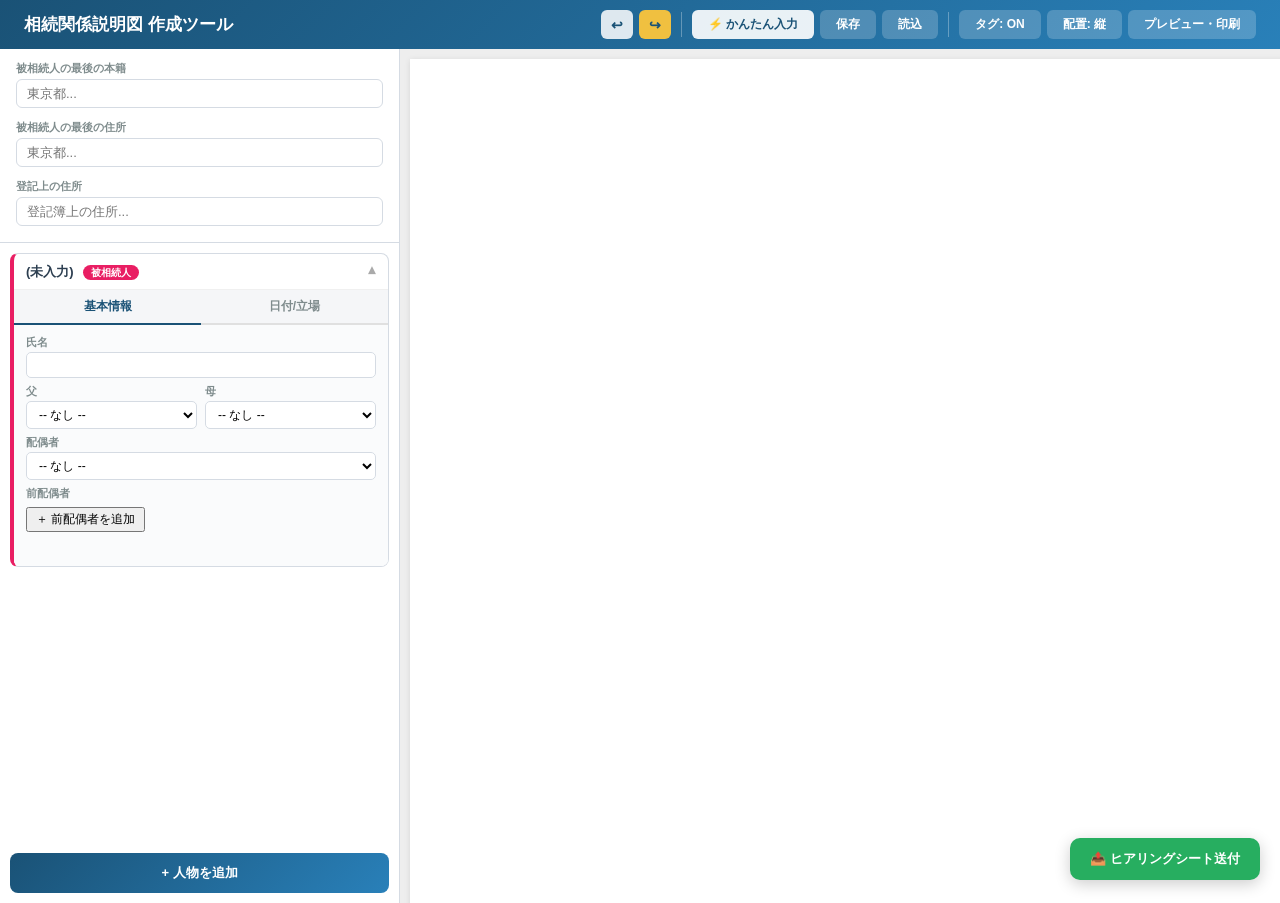
==== commit 0f82f04e: "Revert "Merge pull request #17 from souzou-office/claude/github-zip-files-LRkjn" This reverts commit" ====
--- a/index.html
+++ b/index.html
@@ -4,171 +4,143 @@
 <meta charset="UTF-8">
 <meta name="viewport" content="width=device-width, initial-scale=1.0">
 <title>相続関係説明図</title>
-<link rel="preconnect" href="https://fonts.googleapis.com">
-<link rel="preconnect" href="https://fonts.gstatic.com" crossorigin>
-<link href="https://fonts.googleapis.com/css2?family=Noto+Sans+JP:wght@400;500;600;700&family=Shippori+Mincho:wght@500;600;700&display=swap" rel="stylesheet">
 <style>
 :root {
-  /* Ink palette (warm black neutrals) */
-  --ink-900:#14110e; --ink-800:#2a2620; --ink-700:#4a433b; --ink-600:#6e665b;
-  --ink-500:#928878; --ink-400:#b5ac9c; --ink-300:#d5cdbd; --ink-200:#e8e1d2;
-  --ink-150:#f0ead9; --ink-100:#f7f2e3; --ink-50:#fbf8ee;
-  --paper:#fdfaf1; --white:#ffffff;
-  /* Brand (sumi-navy + enji) */
-  --brand-900:#1a2332; --brand-800:#253449; --brand-700:#334a66;
-  --brand-600:#4a6585; --brand-500:#6b84a3;
-  --accent:#8c2a2b; --accent-soft:#b85457;
-  /* Role colors (desaturated, legal-document tone) */
-  --role-bsz:#8c2a2b;    --role-bsz-bg:#f5e8e4;
-  --role-heir:#3d6e4f;   --role-heir-bg:#e4ede3;
-  --role-waiver:#a86b1f; --role-waiver-bg:#f4ead6;
-  --role-pre:#786d5f;    --role-pre-bg:#ede8dd;
-  --role-post:#583f6b;   --role-post-bg:#ebe3f0;
-  --role-suuji:#2f5977;  --role-suuji-bg:#dde7ef;
-  --role-both:#2a6860;   --role-both-bg:#dfece8;
-  --role-none:#8c8478;   --role-none-bg:#eae4d8;
-  /* Backwards-compat aliases (existing selectors) */
-  --primary:var(--brand-700); --primary-l:var(--brand-600);
-  --bg:var(--ink-50); --card:var(--white);
-  --border:var(--ink-200); --txt:var(--ink-800); --txtL:var(--ink-600);
-  --r:10px;
-  --danger:#8c2a2b;
-  --shadow-1:0 1px 2px rgba(20,17,14,.04),0 1px 3px rgba(20,17,14,.06);
-  --shadow-2:0 2px 4px rgba(20,17,14,.05),0 4px 12px rgba(20,17,14,.08);
-  --ff-ui:'Noto Sans JP','Hiragino Sans','Yu Gothic UI','Meiryo',system-ui,sans-serif;
-  --ff-doc:'Shippori Mincho','Yu Mincho','MS Mincho','Hiragino Mincho ProN',serif;
+  --primary: #1a5276;
+  --primary-l: #2980b9;
+  --bg: #eef1f5;
+  --card: #fff;
+  --border: #d5dbe3;
+  --txt: #2c3e50;
+  --txtL: #7f8c8d;
+  --r: 8px;
 }
 *{margin:0;padding:0;box-sizing:border-box}
-body{font-family:var(--ff-ui);background:var(--bg);color:var(--txt);font-size:13px;font-feature-settings:'palt' 1;-webkit-font-smoothing:antialiased}
+body{font-family:'Yu Gothic UI','Meiryo',sans-serif;background:var(--bg);color:var(--txt);font-size:13px}
 button{cursor:pointer;font-family:inherit;font-size:13px}
 
-.header{background:var(--ink-900);color:var(--ink-100);padding:0 16px;height:52px;display:flex;justify-content:space-between;align-items:center;border-bottom:1px solid #000;font-size:12.5px}
-.header h1{font-size:13px;font-weight:600;letter-spacing:.04em;color:var(--ink-100)}
-.hdr-btns .btn-undo,.hdr-btns .btn-redo{padding:0 10px!important;height:30px!important;font-size:14px!important;min-width:0;display:inline-flex;align-items:center;justify-content:center}
-.hdr-btns .btn-undo{background:rgba(255,255,255,.06)!important;color:var(--ink-200)!important;font-weight:600;border:1px solid rgba(255,255,255,.14)!important}
-.hdr-btns .btn-undo:hover{background:rgba(255,255,255,.12)!important;color:var(--ink-100)!important}
-.hdr-btns .btn-redo{background:rgba(255,255,255,.06)!important;color:var(--ink-200)!important;font-weight:600;border:1px solid rgba(255,255,255,.14)!important}
-.hdr-btns .btn-redo:hover{background:rgba(255,255,255,.12)!important;color:var(--ink-100)!important}
-.hdr-sep{width:1px;height:22px;background:rgba(255,255,255,.1);margin:0 4px}
-.hdr-btns{display:flex;gap:6px;align-items:center}
-.hdr-btns button{height:30px;padding:0 12px;border:none;border-radius:6px;font-weight:500;font-size:12px;background:transparent;color:var(--ink-200);cursor:pointer;letter-spacing:.02em;transition:background .12s,color .12s;display:inline-flex;align-items:center;gap:6px}
-.hdr-btns button:hover{background:rgba(255,255,255,.08);color:var(--ink-100)}
-
-.wrap{display:flex;height:calc(100vh - 52px)}
-
-.side{width:400px;min-width:400px;background:var(--white);border-right:1px solid var(--ink-200);display:flex;flex-direction:column}
-.side-head{padding:16px 18px 14px;border-bottom:1px solid var(--ink-200);background:linear-gradient(180deg,var(--ink-50),var(--white))}
-.side-head label{font-size:10.5px;color:var(--ink-600);font-weight:500;display:block;margin-bottom:3px;margin-top:10px;letter-spacing:.04em}
+.header{background:linear-gradient(135deg,var(--primary),var(--primary-l));color:#fff;padding:10px 24px;display:flex;justify-content:space-between;align-items:center;box-shadow:0 2px 8px rgba(0,0,0,.15)}
+.header h1{font-size:17px;font-weight:600}
+.hdr-btns .btn-undo,.hdr-btns .btn-redo{padding:6px 10px!important;font-size:14px!important;min-width:0}
+.hdr-btns .btn-undo{background:rgba(255,255,255,.85)!important;color:#1a5276!important;font-weight:700}
+.hdr-btns .btn-undo:hover{background:#fff!important}
+.hdr-btns .btn-redo{background:#f0c040!important;color:#1a5276!important;font-weight:700}
+.hdr-btns .btn-redo:hover{background:#e6b030!important}
+.hdr-sep{width:1px;background:rgba(255,255,255,.3);align-self:stretch;margin:2px 4px}
+.hdr-btns{display:flex;gap:6px}
+.hdr-btns button{padding:6px 16px;border:none;border-radius:6px;font-weight:600;font-size:12px;background:rgba(255,255,255,.2);color:#fff;cursor:pointer}
+.hdr-btns button:hover{background:rgba(255,255,255,.35)}
+
+.wrap{display:flex;height:calc(100vh - 46px)}
+
+.side{width:400px;min-width:400px;background:var(--card);border-right:1px solid var(--border);display:flex;flex-direction:column}
+.side-head{padding:12px 16px 14px;border-bottom:1px solid var(--border)}
+.side-head label{font-size:11px;color:var(--txtL);font-weight:600;display:block;margin-bottom:3px;margin-top:10px}
 .side-head label:first-child{margin-top:0}
-.side-head input{width:100%;height:30px;padding:0 10px;border:1px solid var(--ink-200);border-radius:6px;font-size:13px;margin-bottom:2px;color:var(--ink-800);background:var(--white);font-family:inherit}
-.side-head input:focus{border-color:var(--brand-700);outline:none;box-shadow:0 0 0 3px rgba(51,74,102,.1)}
-
-.plist{flex:1;overflow-y:auto;padding:10px;display:flex;flex-direction:column;gap:6px}
-
-.pc{position:relative;background:var(--white);border:1px solid var(--ink-200);border-radius:var(--r);overflow:hidden;transition:border-color .12s,box-shadow .12s}
-.pc:hover{border-color:var(--ink-300)}
-.pc.open{box-shadow:var(--shadow-1)}
-.pc::before{content:"";position:absolute;top:0;bottom:0;left:0;width:3px;background:var(--ink-300)}
-.pc.r-被相続人::before{background:var(--role-bsz)}
-.pc.r-相続人::before{background:var(--role-heir)}
-.pc.r-遺産分割::before{background:var(--role-waiver)}
-.pc.r-先死亡::before{background:var(--role-pre)}
-.pc.r-相続後死亡::before{background:var(--role-post)}
-.pc.r-数次相続人::before{background:var(--role-suuji)}
-.pc.r-無関係::before{background:var(--role-none)}
-.pc.r-相続人兼数次相続人::before{background:var(--role-both)}
-
-.pc-hd{display:flex;justify-content:space-between;align-items:center;padding:10px 12px 10px 16px;cursor:pointer;user-select:none}
-.pc-hd:hover{background:var(--ink-50)}
-.pc.open .pc-hd{background:var(--ink-50)}
-.pc-nm{font-weight:600;font-size:13.5px;color:var(--ink-900);letter-spacing:.01em}
-.pc-sub{font-size:11px;color:var(--ink-600);margin-left:8px}
-.pc-badge{font-size:10px;padding:2px 8px;border-radius:3px;font-weight:600;margin-left:6px;letter-spacing:.04em}
-.bg-被相続人{background:var(--role-bsz-bg);color:var(--role-bsz)}
-.bg-相続人{background:var(--role-heir-bg);color:var(--role-heir)}
-.bg-遺産分割{background:var(--role-waiver-bg);color:var(--role-waiver)}
-.bg-先死亡{background:var(--role-pre-bg);color:var(--role-pre)}
-.bg-相続後死亡{background:var(--role-post-bg);color:var(--role-post)}
-.bg-数次相続人{background:var(--role-suuji-bg);color:var(--role-suuji)}
-.bg-無関係{background:var(--role-none-bg);color:var(--role-none)}
-.bg-相続人兼数次相続人{background:var(--role-both-bg);color:var(--role-both)}
-.pc-tgl{font-size:16px;color:var(--ink-400);transition:transform .2s}
+.side-head input{width:100%;padding:6px 10px;border:1px solid var(--border);border-radius:6px;font-size:13px;margin-bottom:2px}
+.side-head input:focus{border-color:var(--primary-l);outline:none}
+
+.plist{flex:1;overflow-y:auto;padding:10px}
+
+.pc{background:#fff;border:1px solid var(--border);border-radius:var(--r);margin-bottom:8px;overflow:hidden;border-left:4px solid #bdc3c7}
+.pc.r-被相続人{border-left-color:#e91e63}
+.pc.r-相続人{border-left-color:#27ae60}
+.pc.r-遺産分割{border-left-color:#f39c12}
+.pc.r-先死亡{border-left-color:#95a5a6}
+.pc.r-相続後死亡{border-left-color:#8e44ad}
+.pc.r-数次相続人{border-left-color:#2980b9}
+.pc.r-無関係{border-left-color:#95a5a6}
+.pc.r-相続人兼数次相続人{border-left-color:#16a085}
+
+.pc-hd{display:flex;justify-content:space-between;align-items:center;padding:8px 12px;cursor:pointer;user-select:none}
+.pc-hd:hover{background:#f8f9fa}
+.pc-nm{font-weight:700;font-size:13px}
+.pc-sub{font-size:11px;color:var(--txtL);margin-left:8px}
+.pc-badge{font-size:10px;padding:2px 8px;border-radius:10px;color:#fff;font-weight:700;margin-left:6px}
+.bg-被相続人{background:#e91e63}
+.bg-相続人{background:#27ae60}
+.bg-遺産分割{background:#f39c12}
+.bg-先死亡{background:#95a5a6}
+.bg-相続後死亡{background:#8e44ad}
+.bg-数次相続人{background:#2980b9}
+.bg-無関係{background:#95a5a6}
+.bg-相続人兼数次相続人{background:#16a085}
+.pc-tgl{font-size:16px;color:#aaa;transition:transform .2s}
 .pc.open .pc-tgl{transform:rotate(180deg)}
 
-.pc-bd{display:none;border-top:1px solid var(--ink-200);background:var(--ink-50)}
+.pc-bd{display:none;border-top:1px solid #f0f0f0;background:#fafbfc}
 .pc.open .pc-bd{display:block}
 
-.tabs{display:flex;gap:2px;background:var(--white);border:1px solid var(--ink-200);border-radius:7px;padding:2px;margin:10px 12px 4px}
-.tab{flex:1;height:26px;padding:0;text-align:center;font-size:11.5px;font-weight:500;color:var(--ink-600);border:none;background:transparent;border-radius:5px;letter-spacing:.02em;transition:all .15s}
-.tab:hover{color:var(--ink-800)}
-.tab.active{color:var(--ink-900);background:var(--ink-100);font-weight:600}
+.tabs{display:flex;border-bottom:2px solid #e0e0e0;background:#f5f6f8}
+.tab{flex:1;padding:8px 0;text-align:center;font-size:12px;font-weight:600;color:var(--txtL);border:none;background:none;border-bottom:2px solid transparent;margin-bottom:-2px;transition:all .2s}
+.tab:hover{color:var(--txt)}
+.tab.active{color:var(--primary);border-bottom-color:var(--primary)}
 .tab-body{padding:10px 12px 12px}
 .tab-pane{display:none}
 .tab-pane.active{display:block}
 
 .fg{margin-bottom:6px}
-.fg label{font-size:10.5px;color:var(--ink-600);font-weight:500;display:block;margin-bottom:3px;letter-spacing:.02em}
-.fg input,.fg select{width:100%;height:30px;padding:0 10px;border:1px solid var(--ink-200);border-radius:6px;font-size:12px;background:var(--white);color:var(--ink-800);font-family:inherit}
-.fg input:focus,.fg select:focus{border-color:var(--brand-700);outline:none;box-shadow:0 0 0 3px rgba(51,74,102,.1)}
+.fg label{font-size:11px;color:var(--txtL);font-weight:600;display:block;margin-bottom:2px}
+.fg input,.fg select{width:100%;padding:5px 8px;border:1px solid var(--border);border-radius:5px;font-size:12px;background:#fff}
+.fg input:focus,.fg select:focus{border-color:var(--primary-l);outline:none}
 .fg-row{display:flex;gap:8px}
 .fg-row .fg{flex:1}
 
 .date-row{display:flex;gap:4px;align-items:center}
-.date-row select{height:30px;padding:0 6px;font-size:12px;border:1px solid var(--ink-200);border-radius:6px;background:var(--white);color:var(--ink-800)}
+.date-row select{padding:4px 2px;font-size:12px;border:1px solid var(--border);border-radius:4px;background:#fff}
 .date-row .y-sel{width:120px}
 .date-row .m-sel{width:55px}
 .date-row .d-sel{width:55px}
-.date-row span{font-size:11px;color:var(--ink-500)}
-
-.pc-ft{display:flex;justify-content:flex-end;padding:8px 12px 10px;background:var(--ink-50);border-top:1px solid var(--ink-200)}
-.btn-del{background:transparent;border:none;color:var(--danger);padding:0 10px;height:26px;border-radius:6px;font-size:11.5px;font-weight:500}
-.btn-del:hover{background:rgba(140,42,43,.08)}
-
-.btn-add{display:flex;align-items:center;justify-content:center;gap:8px;width:100%;height:40px;margin-top:4px;background:var(--white);color:var(--brand-800);border:1.5px dashed var(--ink-300);border-radius:6px;font-weight:600;font-size:13px;transition:all .12s;font-family:inherit}
-.btn-add:hover{border-color:var(--brand-700);background:#f0f4f8;color:var(--brand-900);border-style:solid}
-
-.auto-note{font-size:10px;color:var(--ink-500);padding:4px 12px 8px;background:var(--ink-50)}
+.date-row span{font-size:11px;color:var(--txtL)}
+
+.pc-ft{display:flex;justify-content:flex-end;padding:6px 12px 10px;background:#fafbfc}
+.btn-del{background:none;border:1px solid #e74c3c;color:#e74c3c;padding:3px 14px;border-radius:5px;font-size:11px;font-weight:600}
+.btn-del:hover{background:#e74c3c;color:#fff}
+
+.btn-add{display:block;width:100%;padding:11px;margin-top:4px;background:linear-gradient(135deg,var(--primary),var(--primary-l));color:#fff;border:none;border-radius:var(--r);font-weight:700;font-size:13px}
+.btn-add:hover{opacity:.85}
+
+.auto-note{font-size:10px;color:#999;padding:4px 12px 8px;background:#fafbfc}
 
 /* 右: 図 */
-.main{flex:1;overflow:auto;background:var(--ink-100);position:relative}
-.diagram{position:relative;width:3000px;height:3000px;padding:30px 40px;background:var(--paper);margin:10px;box-shadow:var(--shadow-2),0 0 0 1px var(--ink-200);font-family:var(--ff-doc);color:var(--ink-900);transform-origin:0 0;border-radius:2px}
+.main{flex:1;overflow:auto;background:#eee;position:relative}
+.diagram{position:relative;width:3000px;height:3000px;padding:30px 40px;background:#fff;margin:10px;box-shadow:0 1px 6px rgba(0,0,0,.1);font-family:'Yu Mincho','MS Mincho','Hiragino Mincho ProN',serif;transform-origin:0 0}
 .diagram svg{position:absolute;top:0;left:0;pointer-events:none}
-.dhdr{position:absolute;z-index:1;font-family:var(--ff-doc);cursor:grab}
+.dhdr{position:absolute;z-index:1;font-family:'Yu Mincho','MS Mincho','Hiragino Mincho ProN',serif;cursor:grab}
 .dhdr.dragging{cursor:grabbing;opacity:.7}
-.dhdr.selected{outline:3px solid var(--brand-700);outline-offset:4px;border-radius:4px}
-.dtitle{font-size:26px;font-weight:600;color:var(--ink-900);margin-bottom:16px;letter-spacing:.08em}
-.dsub{font-size:16px;font-weight:400;color:var(--ink-800);line-height:2.0;letter-spacing:.04em}
-.dsub .dlabel{display:inline-block;width:9em;text-align-last:justify;margin-right:1em;color:var(--ink-700)}
-
-.dfooter{font-family:var(--ff-doc);font-size:18px;text-align:center;color:var(--ink-800);position:absolute;z-index:1;cursor:grab;letter-spacing:.2em}
+.dhdr.selected{outline:3px solid #2980b9;outline-offset:4px;border-radius:4px}
+.dtitle{font-size:26px;font-weight:700;color:#000;margin-bottom:16px;letter-spacing:2px}
+.dsub{font-size:16px;font-weight:400;color:#000;line-height:2.0}
+.dsub .dlabel{display:inline-block;width:9em;text-align-last:justify;margin-right:1em}
+
+.dfooter{font-family:'Yu Mincho','MS Mincho','Hiragino Mincho ProN',serif;font-size:18px;text-align:center;color:#000;position:absolute;z-index:1;cursor:grab}
 .dfooter.dragging{cursor:grabbing;opacity:.7}
-.dfooter.selected{outline:3px solid var(--brand-700);outline-offset:4px;border-radius:4px}
+.dfooter.selected{outline:3px solid #2980b9;outline-offset:4px;border-radius:4px}
 
 /* カード */
-.card{position:absolute;min-width:220px;width:max-content;max-width:400px;border:1px solid var(--ink-300);border-radius:4px;background:var(--white);font-size:14px;z-index:1;box-shadow:var(--shadow-1);cursor:grab;user-select:none;font-family:var(--ff-doc);color:var(--ink-900);overflow:hidden;transition:box-shadow .14s,border-color .14s}
-.card:hover{box-shadow:var(--shadow-2);border-color:var(--ink-400)}
-.card.selected{outline:2px solid var(--brand-700);outline-offset:0;box-shadow:0 0 0 3px rgba(51,74,102,.15),var(--shadow-2)}
-.card.dragging{cursor:grabbing;box-shadow:0 8px 24px rgba(20,17,14,.18);z-index:10;opacity:.95}
-.card-h{padding:5px 10px;font-weight:600;font-size:13px;border-bottom:1px dashed var(--ink-200);letter-spacing:.1em;font-family:var(--ff-ui);background:var(--ink-50);color:var(--ink-800)}
-.card-b{padding:8px 12px;line-height:1.5}
-.card-b .f{display:flex;margin-bottom:2px}
-.card-b .l{width:38px;color:var(--ink-600);font-weight:500;flex-shrink:0;font-family:var(--ff-ui);font-size:11px;letter-spacing:.08em;align-self:center}
-.card-b .v{flex:1;white-space:nowrap;color:var(--ink-900)}
-.card-b .v-addr{flex:1;white-space:pre-wrap;color:var(--ink-900)}
-.card-d{display:flex;gap:3px;padding:6px 10px 8px;border-top:1px solid var(--ink-200);background:var(--ink-50);flex-wrap:wrap;font-family:var(--ff-ui)}
-.tag{padding:1px 6px;border:1px solid var(--ink-300);border-radius:2px;font-size:10px;font-weight:600;color:var(--ink-700);background:var(--white);letter-spacing:.08em}
-
-.c-被相続人{border-color:var(--ink-300);background:var(--white)} .c-被相続人 .card-h{background:var(--role-bsz-bg);color:var(--role-bsz);border-bottom-color:var(--role-bsz)}
-.c-相続人{border-color:var(--ink-300);background:var(--white)} .c-相続人 .card-h{background:var(--role-heir-bg);color:var(--role-heir);border-bottom-color:var(--role-heir)}
-.c-遺産分割{border-color:var(--ink-300);background:var(--white)} .c-遺産分割 .card-h{background:var(--role-waiver-bg);color:var(--role-waiver);border-bottom-color:var(--role-waiver)}
-.c-先死亡{border-color:var(--ink-300);background:var(--white)} .c-先死亡 .card-h{background:var(--role-pre-bg);color:var(--role-pre);border-bottom-color:var(--role-pre)}
-.c-相続後死亡{border-color:var(--ink-300);background:var(--white)} .c-相続後死亡 .card-h{background:var(--role-post-bg);color:var(--role-post);border-bottom-color:var(--role-post)}
-.c-数次相続人{border-color:var(--ink-300);background:var(--white)} .c-数次相続人 .card-h{background:var(--role-suuji-bg);color:var(--role-suuji);border-bottom-color:var(--role-suuji)}
-.c-無関係{border-color:var(--ink-300);background:var(--white)} .c-無関係 .card-h{background:var(--role-none-bg);color:var(--role-none);border-bottom-color:var(--role-none)}
-.c-相続人兼数次相続人{border-color:var(--ink-300);background:var(--white)} .c-相続人兼数次相続人 .card-h{background:var(--role-both-bg);color:var(--role-both);border-bottom-color:var(--role-both)}
+.card{position:absolute;min-width:220px;width:max-content;max-width:400px;border:2px solid #bbb;border-radius:var(--r);background:#fff;font-size:14px;z-index:1;box-shadow:0 2px 10px rgba(0,0,0,.07);cursor:grab;user-select:none}
+.card.selected{outline:3px solid #2980b9;outline-offset:2px}
+.card.dragging{cursor:grabbing;box-shadow:0 6px 20px rgba(0,0,0,.18);z-index:10;opacity:.9}
+.card-h{padding:4px 8px;font-weight:700;font-size:14px;border-bottom:1px solid #ddd;border-radius:6px 6px 0 0;letter-spacing:.5px}
+.card-b{padding:4px 8px;line-height:1.5}
+.card-b .f{display:flex}
+.card-b .l{width:38px;color:var(--txtL);font-weight:700;flex-shrink:0}
+.card-b .v{flex:1;white-space:nowrap}
+.card-b .v-addr{flex:1;white-space:pre-wrap}
+.card-d{display:flex;gap:4px;padding:5px 10px;border-top:1px solid #eee;flex-wrap:wrap}
+.tag{padding:2px 7px;border:1px solid #aaa;border-radius:4px;font-size:12px;font-weight:700;background:#f8f9fa}
+
+.c-被相続人{border-color:#e91e63;background:#fce4ec} .c-被相続人 .card-h{background:#e91e63;color:#fff}
+.c-相続人{border-color:#27ae60;background:#e8f5e9} .c-相続人 .card-h{background:#27ae60;color:#fff}
+.c-遺産分割{border-color:#f39c12;background:#fff8e1} .c-遺産分割 .card-h{background:#fef5e7;color:#b7770a}
+.c-先死亡{border-color:#95a5a6;background:#f5f5f5} .c-先死亡 .card-h{background:#f0f0f0;color:#555}
+.c-相続後死亡{border-color:#8e44ad;background:#f3e5f5} .c-相続後死亡 .card-h{background:#f4ecf7;color:#6c3483}
+.c-数次相続人{border-color:#2980b9;background:#e8f4fd} .c-数次相続人 .card-h{background:#2980b9;color:#fff}
+.c-無関係{border-color:#95a5a6;background:#f5f5f5} .c-無関係 .card-h{background:#f0f0f0;color:#555}
+.c-相続人兼数次相続人{border-color:#16a085;background:#e8f6f3} .c-相続人兼数次相続人 .card-h{background:#16a085;color:#fff}
 
 /* 範囲選択 */
-.sel-rect{position:absolute;border:2px dashed var(--brand-700);background:rgba(51,74,102,.1);z-index:50;pointer-events:none}
+.sel-rect{position:absolute;border:2px dashed #2980b9;background:rgba(41,128,185,.1);z-index:50;pointer-events:none}
 
 /* プレビューモード */
 .preview-overlay{display:none;position:fixed;top:0;left:0;right:0;bottom:0;background:#555;z-index:200;overflow:auto}
@@ -181,8 +153,7 @@
 .preview-ctrl button{padding:8px 20px;border:none;border-radius:6px;font-weight:700;font-size:14px;cursor:pointer}
 .preview-ctrl button:hover{opacity:.85}
 .pv-btn-back{background:#fff;color:#333}
-.pv-btn-print{background:var(--brand-800);color:var(--ink-100)}
-.pv-btn-print:hover{background:var(--brand-900);color:#fff}
+.pv-btn-print{background:#2980b9;color:#fff}
 
 @page{size:A4;margin:0mm}
 @media print{
@@ -201,30 +172,30 @@
 .wiz-overlay{display:none;position:fixed;top:0;left:0;right:0;bottom:0;background:rgba(0,0,0,.5);z-index:300;justify-content:center;align-items:center}
 .wiz-overlay.active{display:flex}
 .wiz-box{background:#fff;border-radius:12px;width:520px;max-width:95vw;max-height:90vh;overflow-y:auto;box-shadow:0 8px 40px rgba(0,0,0,.3)}
-.wiz-hd{background:var(--ink-900);color:var(--ink-100);padding:16px 24px;border-radius:12px 12px 0 0;display:flex;justify-content:space-between;align-items:center}
-.wiz-hd h2{font-size:15px;margin:0;font-weight:600;letter-spacing:.04em}
-.wiz-hd .wiz-close{background:none;border:none;color:rgba(255,255,255,.55);font-size:20px;cursor:pointer;padding:0 4px}
-.wiz-hd .wiz-close:hover{color:var(--ink-100)}
-.wiz-progress{height:3px;background:var(--ink-200)}.wiz-progress-bar{height:3px;background:var(--brand-700);transition:width .3s}
+.wiz-hd{background:linear-gradient(135deg,var(--primary),var(--primary-l));color:#fff;padding:16px 24px;border-radius:12px 12px 0 0;display:flex;justify-content:space-between;align-items:center}
+.wiz-hd h2{font-size:16px;margin:0;font-weight:700}
+.wiz-hd .wiz-close{background:none;border:none;color:rgba(255,255,255,.7);font-size:20px;cursor:pointer;padding:0 4px}
+.wiz-hd .wiz-close:hover{color:#fff}
+.wiz-progress{height:4px;background:#e0e0e0}.wiz-progress-bar{height:4px;background:var(--primary-l);transition:width .3s}
 .wiz-body{padding:24px}
-.wiz-q{font-size:15px;font-weight:600;color:var(--ink-900);margin-bottom:6px;line-height:1.6;letter-spacing:.01em}
-.wiz-hint{font-size:12px;color:var(--ink-600);margin-bottom:16px;line-height:1.5}
+.wiz-q{font-size:15px;font-weight:700;color:var(--txt);margin-bottom:6px;line-height:1.6}
+.wiz-hint{font-size:12px;color:var(--txtL);margin-bottom:16px;line-height:1.5}
 .wiz-btns{display:flex;gap:8px;flex-wrap:wrap}
-.wiz-btn{padding:10px 22px;border-radius:8px;border:1px solid var(--ink-200);background:var(--white);color:var(--ink-800);font-weight:500;font-size:13px;cursor:pointer;font-family:inherit;transition:all .15s}
-.wiz-btn:hover{border-color:var(--brand-700);background:#f0f4f8;color:var(--brand-900)}
-.wiz-btn.primary{background:var(--brand-800);color:var(--ink-100);border-color:var(--brand-800);font-weight:600}
-.wiz-btn.primary:hover{background:var(--brand-900);border-color:var(--brand-900);color:#fff}
-.wiz-input{width:100%;padding:10px 14px;border:1px solid var(--ink-200);border-radius:8px;font-size:14px;font-family:inherit;margin-bottom:8px;box-sizing:border-box;color:var(--ink-800);background:var(--white)}
-.wiz-input:focus{border-color:var(--brand-700);outline:none;box-shadow:0 0 0 3px rgba(51,74,102,.1)}
-.wiz-tag{display:inline-block;padding:2px 8px;border-radius:3px;font-size:11px;font-weight:600;margin-bottom:8px;letter-spacing:.04em}
-.wiz-tag-blue{background:#dde7ef;color:var(--brand-800)}
-.wiz-ft{padding:12px 24px;border-top:1px solid var(--ink-200);display:flex;justify-content:space-between}
-.wiz-back{background:none;border:none;color:var(--ink-600);font-size:13px;cursor:pointer;font-family:inherit;padding:6px 0}
-.wiz-back:hover{color:var(--ink-800)}
+.wiz-btn{padding:10px 22px;border-radius:8px;border:1.5px solid var(--border);background:#fff;color:var(--txt);font-weight:600;font-size:13px;cursor:pointer;font-family:inherit;transition:all .15s}
+.wiz-btn:hover{border-color:var(--primary-l);background:#eaf2f8}
+.wiz-btn.primary{background:var(--primary);color:#fff;border-color:var(--primary)}
+.wiz-btn.primary:hover{opacity:.85}
+.wiz-input{width:100%;padding:10px 14px;border:1.5px solid var(--border);border-radius:8px;font-size:14px;font-family:inherit;margin-bottom:8px;box-sizing:border-box}
+.wiz-input:focus{border-color:var(--primary-l);outline:none}
+.wiz-tag{display:inline-block;padding:3px 10px;border-radius:12px;font-size:11px;font-weight:700;margin-bottom:8px}
+.wiz-tag-blue{background:#eaf2f8;color:var(--primary)}
+.wiz-ft{padding:12px 24px;border-top:1px solid #eee;display:flex;justify-content:space-between}
+.wiz-back{background:none;border:none;color:var(--txtL);font-size:13px;cursor:pointer;font-family:inherit;padding:6px 0}
+.wiz-back:hover{color:var(--txt)}
 .wiz-multi{display:flex;flex-direction:column;gap:8px}
 .wiz-multi button{text-align:left;padding:12px 16px;line-height:1.5}
-.wiz-multi .wiz-sub{font-size:11px;color:var(--ink-600);margin-top:2px;font-weight:400}
-.wiz-summary{background:var(--ink-50);border:1px solid var(--ink-200);border-radius:8px;padding:14px;font-size:13px;line-height:2;white-space:pre-line;margin-bottom:16px;color:var(--ink-800)}
+.wiz-multi .wiz-sub{font-size:11px;color:var(--txtL);margin-top:2px;font-weight:400}
+.wiz-summary{background:#f8f9fa;border-radius:8px;padding:14px;font-size:13px;line-height:2;white-space:pre-line;margin-bottom:16px}
 /* お客様モード */
 body.client-mode .header,body.client-mode .wrap,body.client-mode .share-fab{display:none!important}
 body.client-mode .wiz-overlay{display:flex!important;background:linear-gradient(135deg,#f5f7fa,#e4e9f0)}
@@ -235,26 +206,25 @@
 body.client-mode .wiz-btn{padding:12px 26px;font-size:14px}
 body.client-mode .wiz-input{padding:12px 16px;font-size:15px}
 body.client-mode .wiz-hd .wiz-close{display:none}
-.wiz-client-banner{background:var(--ink-50);border:1px solid var(--ink-200);border-radius:8px;padding:12px 16px;margin-bottom:16px;font-size:12px;color:var(--ink-800);line-height:1.6;border-left:4px solid var(--brand-700)}
-.wiz-code-area{width:100%;min-height:80px;padding:10px;border:1px solid var(--ink-200);border-radius:8px;font-family:'JetBrains Mono',ui-monospace,monospace;font-size:11px;word-break:break-all;resize:none;box-sizing:border-box;margin-bottom:12px;background:var(--white);color:var(--ink-800)}
-.wiz-copy-btn{padding:12px 24px;border-radius:8px;border:none;background:var(--brand-800);color:var(--ink-100);font-weight:600;font-size:14px;cursor:pointer;width:100%;transition:all .15s;font-family:inherit}
-.wiz-copy-btn:hover{background:var(--brand-900);color:#fff}
-.wiz-copied{background:var(--role-heir)!important}
-.import-overlay{display:none;position:fixed;top:0;left:0;right:0;bottom:0;background:rgba(20,17,14,.5);z-index:300;justify-content:center;align-items:center}
+.wiz-client-banner{background:#eaf2f8;border-radius:8px;padding:12px 16px;margin-bottom:16px;font-size:12px;color:#2c3e50;line-height:1.6;border-left:4px solid var(--primary)}
+.wiz-code-area{width:100%;min-height:80px;padding:10px;border:1.5px solid var(--border);border-radius:8px;font-family:monospace;font-size:11px;word-break:break-all;resize:none;box-sizing:border-box;margin-bottom:12px}
+.wiz-copy-btn{padding:12px 24px;border-radius:8px;border:none;background:var(--primary);color:#fff;font-weight:700;font-size:14px;cursor:pointer;width:100%;transition:all .15s}
+.wiz-copy-btn:hover{opacity:.85}
+.wiz-copied{background:#27ae60!important}
+.import-overlay{display:none;position:fixed;top:0;left:0;right:0;bottom:0;background:rgba(0,0,0,.5);z-index:300;justify-content:center;align-items:center}
 .import-overlay.active{display:flex}
-.import-box{background:var(--white);border-radius:12px;width:480px;max-width:95vw;padding:24px;box-shadow:0 20px 48px rgba(20,17,14,.18),0 4px 12px rgba(20,17,14,.08)}
-.import-box h3{margin:0 0 8px;font-size:15px;color:var(--ink-900);font-weight:600;letter-spacing:.02em}
-.import-box p{font-size:13px;color:var(--ink-600);margin:0 0 16px;line-height:1.5}
-.import-err{color:var(--danger);font-size:12px;margin-top:8px;display:none}
-.share-box{background:var(--white);border-radius:12px;width:420px;max-width:95vw;padding:24px;box-shadow:0 20px 48px rgba(20,17,14,.18),0 4px 12px rgba(20,17,14,.08)}
-.share-box h3{margin:0 0 6px;font-size:15px;color:var(--ink-900);font-weight:600;letter-spacing:.02em}
-.share-box p{font-size:13px;color:var(--ink-600);margin:0 0 16px;line-height:1.5}
-.share-fab{position:fixed;bottom:20px;right:20px;z-index:200;padding:12px 20px;border:none;border-radius:10px;background:var(--role-heir);color:#fff;font-weight:600;font-size:13px;cursor:pointer;box-shadow:0 4px 16px rgba(20,17,14,.2);transition:all .15s;font-family:inherit;letter-spacing:.02em}
-.share-fab:hover{background:#305943;box-shadow:0 6px 20px rgba(20,17,14,.3)}
+.import-box{background:#fff;border-radius:12px;width:480px;max-width:95vw;padding:24px;box-shadow:0 8px 40px rgba(0,0,0,.3)}
+.import-box h3{margin:0 0 8px;font-size:16px;color:var(--txt)}
+.import-box p{font-size:13px;color:var(--txtL);margin:0 0 16px;line-height:1.5}
+.import-err{color:#e74c3c;font-size:12px;margin-top:8px;display:none}
+.share-box{background:#fff;border-radius:12px;width:420px;max-width:95vw;padding:24px;box-shadow:0 8px 40px rgba(0,0,0,.3)}
+.share-box h3{margin:0 0 6px;font-size:16px;color:var(--txt)}
+.share-box p{font-size:13px;color:var(--txtL);margin:0 0 16px;line-height:1.5}
+.share-fab{position:fixed;bottom:20px;right:20px;z-index:200;padding:12px 20px;border:none;border-radius:10px;background:#27ae60;color:#fff;font-weight:700;font-size:13px;cursor:pointer;box-shadow:0 4px 16px rgba(0,0,0,.2);transition:all .15s;font-family:inherit}
+.share-fab:hover{background:#219a52;box-shadow:0 6px 20px rgba(0,0,0,.3)}
 .share-url-row{display:flex;gap:6px;margin-top:4px}
-.share-url-row input{flex:1;padding:8px 12px;border:1px solid var(--ink-200);border-radius:8px;font-size:12px;font-family:'JetBrains Mono',ui-monospace,monospace;color:var(--ink-800);background:var(--white)}
-.share-url-row button{padding:8px 16px;border:none;border-radius:8px;background:var(--brand-800);color:var(--ink-100);font-weight:600;font-size:12px;cursor:pointer;white-space:nowrap;font-family:inherit}
-.share-url-row button:hover{background:var(--brand-900);color:#fff}
+.share-url-row input{flex:1;padding:8px 12px;border:1.5px solid var(--border);border-radius:8px;font-size:12px;font-family:monospace}
+.share-url-row button{padding:8px 16px;border:none;border-radius:8px;background:var(--primary);color:#fff;font-weight:700;font-size:12px;cursor:pointer;white-space:nowrap}
 </style>
 </head>
 <body>
@@ -265,7 +235,7 @@
     <button class="btn-undo" onclick="undo()" title="Ctrl+Z">↩</button>
     <button class="btn-redo" onclick="redo()" title="Ctrl+Y">↪</button>
     <span class="hdr-sep"></span>
-    <button onclick="openWizard()" style="background:var(--ink-100);color:var(--ink-900);font-weight:600">⚡ かんたん入力</button>
+    <button onclick="openWizard()" style="background:rgba(255,255,255,.9);color:#1a5276;font-weight:700">⚡ かんたん入力</button>
     <button onclick="saveJSON()">保存</button>
     <button onclick="openLoadDialog()">読込</button>
     <span class="hdr-sep"></span>
@@ -288,7 +258,7 @@
       <input id="inRegAddr" placeholder="登記簿上の住所..." onchange="draw()">
     </div>
     <div class="plist" id="plist"></div>
-    <div style="padding:12px 14px 14px;border-top:1px solid var(--ink-200);background:var(--white)">
+    <div style="padding:10px">
       <button class="btn-add" onclick="addPerson()">+ 人物を追加</button>
     </div>
   </div>
@@ -1848,10 +1818,10 @@
   inp.focus();inp.select();inp.setSelectionRange(0,99999);
   const btn=document.querySelector('.share-url-row button');
   try{
-    if(document.execCommand('copy')){btn.textContent='✓ コピー済';btn.style.background='#3d6e4f';setTimeout(()=>{btn.textContent='コピー';btn.style.background='';},2000);return;}
+    if(document.execCommand('copy')){btn.textContent='✓ コピー済';btn.style.background='#27ae60';setTimeout(()=>{btn.textContent='コピー';btn.style.background='';},2000);return;}
   }catch(e){}
   if(navigator.clipboard&&navigator.clipboard.writeText){
-    navigator.clipboard.writeText(inp.value).then(()=>{btn.textContent='✓ コピー済';btn.style.background='#3d6e4f';setTimeout(()=>{btn.textContent='コピー';btn.style.background='';},2000);});
+    navigator.clipboard.writeText(inp.value).then(()=>{btn.textContent='✓ コピー済';btn.style.background='#27ae60';setTimeout(()=>{btn.textContent='コピー';btn.style.background='';},2000);});
   }else{btn.textContent='Ctrl+C でコピーしてください';setTimeout(()=>{btn.textContent='コピー';},3000);}
 }
 
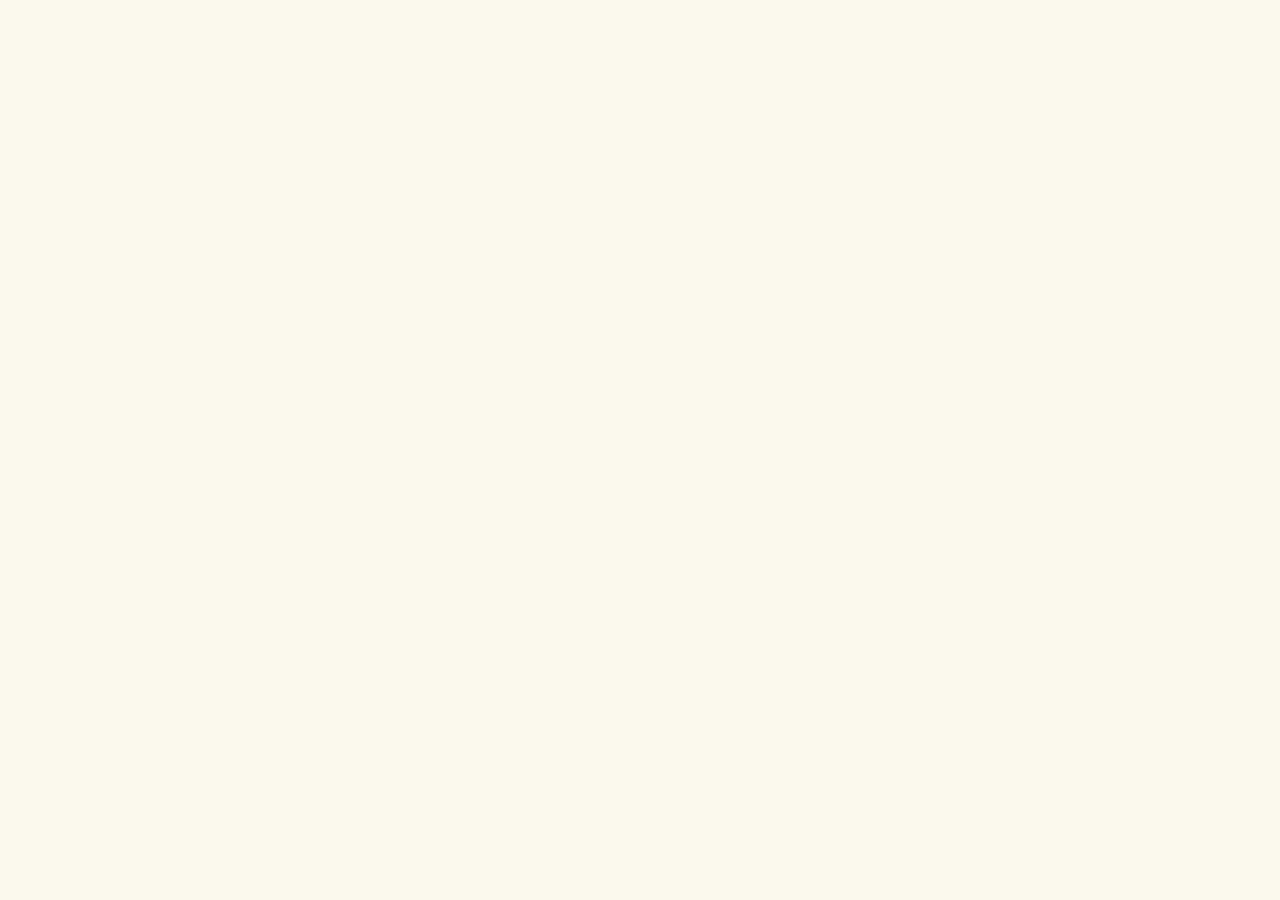
==== commit 70d16993: "Reactベースで全面書き直し（design モックに準拠） index.html をシェルのみにして、アプリ本体を React + Babel Standalone で 分割実装。design/ の" ====
--- a/index.html
+++ b/index.html
@@ -1,1973 +1,95 @@
-<!DOCTYPE html>
+<!doctype html>
 <html lang="ja">
 <head>
-<meta charset="UTF-8">
-<meta name="viewport" content="width=device-width, initial-scale=1.0">
+<meta charset="utf-8"/>
+<meta name="viewport" content="width=device-width,initial-scale=1"/>
 <title>相続関係説明図</title>
+<link rel="stylesheet" href="design/tokens.css"/>
+<link rel="stylesheet" href="design/app.css"/>
+<link rel="stylesheet" href="design/app-client.css"/>
+<link rel="preconnect" href="https://fonts.googleapis.com">
+<link rel="preconnect" href="https://fonts.gstatic.com" crossorigin>
+<link href="https://fonts.googleapis.com/css2?family=Noto+Sans+JP:wght@400;500;600;700&family=Shippori+Mincho:wght@500;600;700&display=swap" rel="stylesheet">
 <style>
-:root {
-  --primary: #1a5276;
-  --primary-l: #2980b9;
-  --bg: #eef1f5;
-  --card: #fff;
-  --border: #d5dbe3;
-  --txt: #2c3e50;
-  --txtL: #7f8c8d;
-  --r: 8px;
-}
-*{margin:0;padding:0;box-sizing:border-box}
-body{font-family:'Yu Gothic UI','Meiryo',sans-serif;background:var(--bg);color:var(--txt);font-size:13px}
-button{cursor:pointer;font-family:inherit;font-size:13px}
-
-.header{background:linear-gradient(135deg,var(--primary),var(--primary-l));color:#fff;padding:10px 24px;display:flex;justify-content:space-between;align-items:center;box-shadow:0 2px 8px rgba(0,0,0,.15)}
-.header h1{font-size:17px;font-weight:600}
-.hdr-btns .btn-undo,.hdr-btns .btn-redo{padding:6px 10px!important;font-size:14px!important;min-width:0}
-.hdr-btns .btn-undo{background:rgba(255,255,255,.85)!important;color:#1a5276!important;font-weight:700}
-.hdr-btns .btn-undo:hover{background:#fff!important}
-.hdr-btns .btn-redo{background:#f0c040!important;color:#1a5276!important;font-weight:700}
-.hdr-btns .btn-redo:hover{background:#e6b030!important}
-.hdr-sep{width:1px;background:rgba(255,255,255,.3);align-self:stretch;margin:2px 4px}
-.hdr-btns{display:flex;gap:6px}
-.hdr-btns button{padding:6px 16px;border:none;border-radius:6px;font-weight:600;font-size:12px;background:rgba(255,255,255,.2);color:#fff;cursor:pointer}
-.hdr-btns button:hover{background:rgba(255,255,255,.35)}
-
-.wrap{display:flex;height:calc(100vh - 46px)}
-
-.side{width:400px;min-width:400px;background:var(--card);border-right:1px solid var(--border);display:flex;flex-direction:column}
-.side-head{padding:12px 16px 14px;border-bottom:1px solid var(--border)}
-.side-head label{font-size:11px;color:var(--txtL);font-weight:600;display:block;margin-bottom:3px;margin-top:10px}
-.side-head label:first-child{margin-top:0}
-.side-head input{width:100%;padding:6px 10px;border:1px solid var(--border);border-radius:6px;font-size:13px;margin-bottom:2px}
-.side-head input:focus{border-color:var(--primary-l);outline:none}
-
-.plist{flex:1;overflow-y:auto;padding:10px}
-
-.pc{background:#fff;border:1px solid var(--border);border-radius:var(--r);margin-bottom:8px;overflow:hidden;border-left:4px solid #bdc3c7}
-.pc.r-被相続人{border-left-color:#e91e63}
-.pc.r-相続人{border-left-color:#27ae60}
-.pc.r-遺産分割{border-left-color:#f39c12}
-.pc.r-先死亡{border-left-color:#95a5a6}
-.pc.r-相続後死亡{border-left-color:#8e44ad}
-.pc.r-数次相続人{border-left-color:#2980b9}
-.pc.r-無関係{border-left-color:#95a5a6}
-.pc.r-相続人兼数次相続人{border-left-color:#16a085}
-
-.pc-hd{display:flex;justify-content:space-between;align-items:center;padding:8px 12px;cursor:pointer;user-select:none}
-.pc-hd:hover{background:#f8f9fa}
-.pc-nm{font-weight:700;font-size:13px}
-.pc-sub{font-size:11px;color:var(--txtL);margin-left:8px}
-.pc-badge{font-size:10px;padding:2px 8px;border-radius:10px;color:#fff;font-weight:700;margin-left:6px}
-.bg-被相続人{background:#e91e63}
-.bg-相続人{background:#27ae60}
-.bg-遺産分割{background:#f39c12}
-.bg-先死亡{background:#95a5a6}
-.bg-相続後死亡{background:#8e44ad}
-.bg-数次相続人{background:#2980b9}
-.bg-無関係{background:#95a5a6}
-.bg-相続人兼数次相続人{background:#16a085}
-.pc-tgl{font-size:16px;color:#aaa;transition:transform .2s}
-.pc.open .pc-tgl{transform:rotate(180deg)}
-
-.pc-bd{display:none;border-top:1px solid #f0f0f0;background:#fafbfc}
-.pc.open .pc-bd{display:block}
-
-.tabs{display:flex;border-bottom:2px solid #e0e0e0;background:#f5f6f8}
-.tab{flex:1;padding:8px 0;text-align:center;font-size:12px;font-weight:600;color:var(--txtL);border:none;background:none;border-bottom:2px solid transparent;margin-bottom:-2px;transition:all .2s}
-.tab:hover{color:var(--txt)}
-.tab.active{color:var(--primary);border-bottom-color:var(--primary)}
-.tab-body{padding:10px 12px 12px}
-.tab-pane{display:none}
-.tab-pane.active{display:block}
-
-.fg{margin-bottom:6px}
-.fg label{font-size:11px;color:var(--txtL);font-weight:600;display:block;margin-bottom:2px}
-.fg input,.fg select{width:100%;padding:5px 8px;border:1px solid var(--border);border-radius:5px;font-size:12px;background:#fff}
-.fg input:focus,.fg select:focus{border-color:var(--primary-l);outline:none}
-.fg-row{display:flex;gap:8px}
-.fg-row .fg{flex:1}
-
-.date-row{display:flex;gap:4px;align-items:center}
-.date-row select{padding:4px 2px;font-size:12px;border:1px solid var(--border);border-radius:4px;background:#fff}
-.date-row .y-sel{width:120px}
-.date-row .m-sel{width:55px}
-.date-row .d-sel{width:55px}
-.date-row span{font-size:11px;color:var(--txtL)}
-
-.pc-ft{display:flex;justify-content:flex-end;padding:6px 12px 10px;background:#fafbfc}
-.btn-del{background:none;border:1px solid #e74c3c;color:#e74c3c;padding:3px 14px;border-radius:5px;font-size:11px;font-weight:600}
-.btn-del:hover{background:#e74c3c;color:#fff}
-
-.btn-add{display:block;width:100%;padding:11px;margin-top:4px;background:linear-gradient(135deg,var(--primary),var(--primary-l));color:#fff;border:none;border-radius:var(--r);font-weight:700;font-size:13px}
-.btn-add:hover{opacity:.85}
-
-.auto-note{font-size:10px;color:#999;padding:4px 12px 8px;background:#fafbfc}
-
-/* 右: 図 */
-.main{flex:1;overflow:auto;background:#eee;position:relative}
-.diagram{position:relative;width:3000px;height:3000px;padding:30px 40px;background:#fff;margin:10px;box-shadow:0 1px 6px rgba(0,0,0,.1);font-family:'Yu Mincho','MS Mincho','Hiragino Mincho ProN',serif;transform-origin:0 0}
-.diagram svg{position:absolute;top:0;left:0;pointer-events:none}
-.dhdr{position:absolute;z-index:1;font-family:'Yu Mincho','MS Mincho','Hiragino Mincho ProN',serif;cursor:grab}
-.dhdr.dragging{cursor:grabbing;opacity:.7}
-.dhdr.selected{outline:3px solid #2980b9;outline-offset:4px;border-radius:4px}
-.dtitle{font-size:26px;font-weight:700;color:#000;margin-bottom:16px;letter-spacing:2px}
-.dsub{font-size:16px;font-weight:400;color:#000;line-height:2.0}
-.dsub .dlabel{display:inline-block;width:9em;text-align-last:justify;margin-right:1em}
-
-.dfooter{font-family:'Yu Mincho','MS Mincho','Hiragino Mincho ProN',serif;font-size:18px;text-align:center;color:#000;position:absolute;z-index:1;cursor:grab}
-.dfooter.dragging{cursor:grabbing;opacity:.7}
-.dfooter.selected{outline:3px solid #2980b9;outline-offset:4px;border-radius:4px}
-
-/* カード */
-.card{position:absolute;min-width:220px;width:max-content;max-width:400px;border:2px solid #bbb;border-radius:var(--r);background:#fff;font-size:14px;z-index:1;box-shadow:0 2px 10px rgba(0,0,0,.07);cursor:grab;user-select:none}
-.card.selected{outline:3px solid #2980b9;outline-offset:2px}
-.card.dragging{cursor:grabbing;box-shadow:0 6px 20px rgba(0,0,0,.18);z-index:10;opacity:.9}
-.card-h{padding:4px 8px;font-weight:700;font-size:14px;border-bottom:1px solid #ddd;border-radius:6px 6px 0 0;letter-spacing:.5px}
-.card-b{padding:4px 8px;line-height:1.5}
-.card-b .f{display:flex}
-.card-b .l{width:38px;color:var(--txtL);font-weight:700;flex-shrink:0}
-.card-b .v{flex:1;white-space:nowrap}
-.card-b .v-addr{flex:1;white-space:pre-wrap}
-.card-d{display:flex;gap:4px;padding:5px 10px;border-top:1px solid #eee;flex-wrap:wrap}
-.tag{padding:2px 7px;border:1px solid #aaa;border-radius:4px;font-size:12px;font-weight:700;background:#f8f9fa}
-
-.c-被相続人{border-color:#e91e63;background:#fce4ec} .c-被相続人 .card-h{background:#e91e63;color:#fff}
-.c-相続人{border-color:#27ae60;background:#e8f5e9} .c-相続人 .card-h{background:#27ae60;color:#fff}
-.c-遺産分割{border-color:#f39c12;background:#fff8e1} .c-遺産分割 .card-h{background:#fef5e7;color:#b7770a}
-.c-先死亡{border-color:#95a5a6;background:#f5f5f5} .c-先死亡 .card-h{background:#f0f0f0;color:#555}
-.c-相続後死亡{border-color:#8e44ad;background:#f3e5f5} .c-相続後死亡 .card-h{background:#f4ecf7;color:#6c3483}
-.c-数次相続人{border-color:#2980b9;background:#e8f4fd} .c-数次相続人 .card-h{background:#2980b9;color:#fff}
-.c-無関係{border-color:#95a5a6;background:#f5f5f5} .c-無関係 .card-h{background:#f0f0f0;color:#555}
-.c-相続人兼数次相続人{border-color:#16a085;background:#e8f6f3} .c-相続人兼数次相続人 .card-h{background:#16a085;color:#fff}
-
-/* 範囲選択 */
-.sel-rect{position:absolute;border:2px dashed #2980b9;background:rgba(41,128,185,.1);z-index:50;pointer-events:none}
-
-/* プレビューモード */
-.preview-overlay{display:none;position:fixed;top:0;left:0;right:0;bottom:0;background:#555;z-index:200;overflow:auto}
-.preview-overlay.active{display:flex;flex-direction:column;align-items:center}
-.preview-a4{position:relative;background:#fff;box-shadow:0 4px 20px rgba(0,0,0,.5);width:210mm;height:297mm;margin:20px auto 60px;overflow:hidden;flex-shrink:0}
-.preview-a4 .diagram{position:absolute;top:0;left:0;width:3000px;height:3000px;margin:0;box-shadow:none;transform-origin:0 0;cursor:grab}
-.preview-a4 .diagram.grabbing{cursor:grabbing}
-.preview-ctrl{position:fixed;bottom:0;left:0;right:0;background:rgba(30,30,30,.95);color:#ccc;padding:10px 20px;display:flex;align-items:center;gap:12px;font-size:12px;z-index:201;justify-content:center}
-.preview-ctrl span{min-width:45px;text-align:center;font-weight:600}
-.preview-ctrl button{padding:8px 20px;border:none;border-radius:6px;font-weight:700;font-size:14px;cursor:pointer}
-.preview-ctrl button:hover{opacity:.85}
-.pv-btn-back{background:#fff;color:#333}
-.pv-btn-print{background:#2980b9;color:#fff}
-
-@page{size:A4;margin:0mm}
-@media print{
-  html,body{margin:0!important;padding:0!important;background:#fff!important;width:210mm!important;height:297mm!important}
-  .header,.preview-ctrl,.side,.sel-rect,.share-fab{display:none!important}
-  .wrap{display:none!important}
-  .preview-overlay.active{display:block!important;position:static!important;background:#fff!important;padding:0!important;margin:0!important}
-  .preview-a4{box-shadow:none!important;margin:0!important;padding:0!important;width:210mm!important;height:297mm!important;overflow:hidden!important;position:relative!important}
-  .preview-a4 .diagram{margin:0!important;box-shadow:none!important;padding:0!important}
-  .card{box-shadow:none!important;-webkit-print-color-adjust:exact;print-color-adjust:exact}
-  .card-h{-webkit-print-color-adjust:exact;print-color-adjust:exact}
-  .c-被相続人,.c-相続人,.c-遺産分割,.c-先死亡,.c-相続後死亡,.c-数次相続人{-webkit-print-color-adjust:exact;print-color-adjust:exact}
-  .dfooter{-webkit-print-color-adjust:exact;print-color-adjust:exact}
-}
-/* ウィザード */
-.wiz-overlay{display:none;position:fixed;top:0;left:0;right:0;bottom:0;background:rgba(0,0,0,.5);z-index:300;justify-content:center;align-items:center}
-.wiz-overlay.active{display:flex}
-.wiz-box{background:#fff;border-radius:12px;width:520px;max-width:95vw;max-height:90vh;overflow-y:auto;box-shadow:0 8px 40px rgba(0,0,0,.3)}
-.wiz-hd{background:linear-gradient(135deg,var(--primary),var(--primary-l));color:#fff;padding:16px 24px;border-radius:12px 12px 0 0;display:flex;justify-content:space-between;align-items:center}
-.wiz-hd h2{font-size:16px;margin:0;font-weight:700}
-.wiz-hd .wiz-close{background:none;border:none;color:rgba(255,255,255,.7);font-size:20px;cursor:pointer;padding:0 4px}
-.wiz-hd .wiz-close:hover{color:#fff}
-.wiz-progress{height:4px;background:#e0e0e0}.wiz-progress-bar{height:4px;background:var(--primary-l);transition:width .3s}
-.wiz-body{padding:24px}
-.wiz-q{font-size:15px;font-weight:700;color:var(--txt);margin-bottom:6px;line-height:1.6}
-.wiz-hint{font-size:12px;color:var(--txtL);margin-bottom:16px;line-height:1.5}
-.wiz-btns{display:flex;gap:8px;flex-wrap:wrap}
-.wiz-btn{padding:10px 22px;border-radius:8px;border:1.5px solid var(--border);background:#fff;color:var(--txt);font-weight:600;font-size:13px;cursor:pointer;font-family:inherit;transition:all .15s}
-.wiz-btn:hover{border-color:var(--primary-l);background:#eaf2f8}
-.wiz-btn.primary{background:var(--primary);color:#fff;border-color:var(--primary)}
-.wiz-btn.primary:hover{opacity:.85}
-.wiz-input{width:100%;padding:10px 14px;border:1.5px solid var(--border);border-radius:8px;font-size:14px;font-family:inherit;margin-bottom:8px;box-sizing:border-box}
-.wiz-input:focus{border-color:var(--primary-l);outline:none}
-.wiz-tag{display:inline-block;padding:3px 10px;border-radius:12px;font-size:11px;font-weight:700;margin-bottom:8px}
-.wiz-tag-blue{background:#eaf2f8;color:var(--primary)}
-.wiz-ft{padding:12px 24px;border-top:1px solid #eee;display:flex;justify-content:space-between}
-.wiz-back{background:none;border:none;color:var(--txtL);font-size:13px;cursor:pointer;font-family:inherit;padding:6px 0}
-.wiz-back:hover{color:var(--txt)}
-.wiz-multi{display:flex;flex-direction:column;gap:8px}
-.wiz-multi button{text-align:left;padding:12px 16px;line-height:1.5}
-.wiz-multi .wiz-sub{font-size:11px;color:var(--txtL);margin-top:2px;font-weight:400}
-.wiz-summary{background:#f8f9fa;border-radius:8px;padding:14px;font-size:13px;line-height:2;white-space:pre-line;margin-bottom:16px}
-/* お客様モード */
-body.client-mode .header,body.client-mode .wrap,body.client-mode .share-fab{display:none!important}
-body.client-mode .wiz-overlay{display:flex!important;background:linear-gradient(135deg,#f5f7fa,#e4e9f0)}
-body.client-mode .wiz-box{width:720px;max-width:95vw;box-shadow:0 12px 60px rgba(0,0,0,.2)}
-body.client-mode .wiz-body{padding:32px}
-body.client-mode .wiz-q{font-size:17px}
-body.client-mode .wiz-hint{font-size:13px}
-body.client-mode .wiz-btn{padding:12px 26px;font-size:14px}
-body.client-mode .wiz-input{padding:12px 16px;font-size:15px}
-body.client-mode .wiz-hd .wiz-close{display:none}
-.wiz-client-banner{background:#eaf2f8;border-radius:8px;padding:12px 16px;margin-bottom:16px;font-size:12px;color:#2c3e50;line-height:1.6;border-left:4px solid var(--primary)}
-.wiz-code-area{width:100%;min-height:80px;padding:10px;border:1.5px solid var(--border);border-radius:8px;font-family:monospace;font-size:11px;word-break:break-all;resize:none;box-sizing:border-box;margin-bottom:12px}
-.wiz-copy-btn{padding:12px 24px;border-radius:8px;border:none;background:var(--primary);color:#fff;font-weight:700;font-size:14px;cursor:pointer;width:100%;transition:all .15s}
-.wiz-copy-btn:hover{opacity:.85}
-.wiz-copied{background:#27ae60!important}
-.import-overlay{display:none;position:fixed;top:0;left:0;right:0;bottom:0;background:rgba(0,0,0,.5);z-index:300;justify-content:center;align-items:center}
-.import-overlay.active{display:flex}
-.import-box{background:#fff;border-radius:12px;width:480px;max-width:95vw;padding:24px;box-shadow:0 8px 40px rgba(0,0,0,.3)}
-.import-box h3{margin:0 0 8px;font-size:16px;color:var(--txt)}
-.import-box p{font-size:13px;color:var(--txtL);margin:0 0 16px;line-height:1.5}
-.import-err{color:#e74c3c;font-size:12px;margin-top:8px;display:none}
-.share-box{background:#fff;border-radius:12px;width:420px;max-width:95vw;padding:24px;box-shadow:0 8px 40px rgba(0,0,0,.3)}
-.share-box h3{margin:0 0 6px;font-size:16px;color:var(--txt)}
-.share-box p{font-size:13px;color:var(--txtL);margin:0 0 16px;line-height:1.5}
-.share-fab{position:fixed;bottom:20px;right:20px;z-index:200;padding:12px 20px;border:none;border-radius:10px;background:#27ae60;color:#fff;font-weight:700;font-size:13px;cursor:pointer;box-shadow:0 4px 16px rgba(0,0,0,.2);transition:all .15s;font-family:inherit}
-.share-fab:hover{background:#219a52;box-shadow:0 6px 20px rgba(0,0,0,.3)}
-.share-url-row{display:flex;gap:6px;margin-top:4px}
-.share-url-row input{flex:1;padding:8px 12px;border:1.5px solid var(--border);border-radius:8px;font-size:12px;font-family:monospace}
-.share-url-row button{padding:8px 16px;border:none;border-radius:8px;background:var(--primary);color:#fff;font-weight:700;font-size:12px;cursor:pointer;white-space:nowrap}
+  html, body, #root { height:100%; width:100%; overflow:hidden; margin:0; }
+  /* minor additions on top of design CSS */
+  .side__form .inp { margin-bottom: 4px; }
+  .pr__sub .pr__death { color: var(--role-post); }
+  .canvas-scroll { cursor: default; }
+  .diagram-paper { cursor: default; }
+  .dcard { user-select: none; }
+  .dcard.dragging { opacity: 0.9; cursor: grabbing; box-shadow: 0 8px 24px rgba(20,17,14,.18); z-index:50; }
+  .sel-rect { position:absolute; border:1.5px dashed var(--brand-700); background:rgba(51,74,102,.08); z-index:40; pointer-events:none; }
+  .inp-text, .inp-select, .inp-area { width:100%; height:30px; padding:0 10px; border:1px solid var(--ink-200); border-radius:var(--r-md); font-size:13px; color:var(--ink-800); background:var(--white); font-family:inherit; box-sizing:border-box; }
+  .inp-area { height:auto; padding:8px 10px; resize:vertical; min-height:48px; }
+  .inp-text:focus, .inp-select:focus, .inp-area:focus { outline:none; border-color:var(--brand-700); box-shadow:0 0 0 3px rgba(51,74,102,.1); }
+  .side__form label.lbl { display:block; }
+  .pd__row .field > input.inp-text, .pd__row .field > select.inp-select { font-size:12.5px; }
+  /* Preview overlay */
+  .pv-overlay { position:fixed; inset:0; background:rgba(20,17,14,.72); z-index:200; display:flex; flex-direction:column; align-items:center; overflow:auto; }
+  .pv-a4 { position:relative; background:var(--paper); width:210mm; height:297mm; margin:20px auto 80px; box-shadow:0 20px 48px rgba(0,0,0,.4); overflow:hidden; flex-shrink:0; }
+  .pv-a4 .diagram-paper { position:absolute; top:0; left:0; transform-origin:0 0; }
+  .pv-ctrl { position:fixed; bottom:0; left:0; right:0; background:var(--ink-900); color:var(--ink-100); padding:12px 20px; display:flex; align-items:center; gap:14px; justify-content:center; z-index:201; }
+  .pv-ctrl button { background:var(--ink-100); color:var(--ink-900); border:none; border-radius:6px; padding:8px 18px; font-weight:600; cursor:pointer; font-family:inherit; font-size:13px; }
+  .pv-ctrl button.primary { background:var(--brand-700); color:#fff; }
+  .pv-ctrl button:hover { opacity:.9; }
+  .pv-ctrl .pv-val { min-width:52px; text-align:center; font-variant-numeric:tabular-nums; font-weight:600; }
+  /* Modal backdrop (wizard / share / import) */
+  .modal-back { position:fixed; inset:0; background:rgba(20,17,14,.55); z-index:300; display:flex; align-items:center; justify-content:center; padding:20px; }
+  .modal-card { background:var(--white); border-radius:14px; width:540px; max-width:95vw; max-height:90vh; overflow:auto; box-shadow:0 20px 48px rgba(20,17,14,.18),0 4px 12px rgba(20,17,14,.08); }
+  .modal-hd { padding:16px 22px; display:flex; justify-content:space-between; align-items:center; background:var(--ink-900); color:var(--ink-100); border-radius:14px 14px 0 0; }
+  .modal-hd h3 { margin:0; font-size:15px; font-weight:600; letter-spacing:.04em; }
+  .modal-hd button { background:transparent; color:rgba(255,255,255,.6); border:none; font-size:18px; cursor:pointer; }
+  .modal-hd button:hover { color:#fff; }
+  .modal-bd { padding:22px; }
+  .modal-ft { padding:14px 22px; border-top:1px solid var(--ink-200); display:flex; justify-content:flex-end; gap:8px; }
+  .progress { height:3px; background:var(--ink-200); }
+  .progress-bar { height:3px; background:var(--brand-700); transition:width .3s; }
+  .q-title { font-size:15px; font-weight:600; color:var(--ink-900); margin-bottom:6px; line-height:1.6; }
+  .q-hint { font-size:12px; color:var(--ink-600); margin-bottom:16px; line-height:1.5; }
+  .q-btns { display:flex; gap:8px; flex-wrap:wrap; }
+  .q-btn { padding:10px 22px; border-radius:8px; border:1px solid var(--ink-200); background:var(--white); color:var(--ink-800); font-weight:500; font-size:13px; cursor:pointer; font-family:inherit; transition:all .12s; text-align:left; }
+  .q-btn:hover { border-color:var(--brand-700); background:#f0f4f8; color:var(--brand-900); }
+  .q-btn.primary { background:var(--brand-800); color:var(--ink-100); border-color:var(--brand-800); font-weight:600; }
+  .q-btn.primary:hover { background:var(--brand-900); color:#fff; }
+  .q-multi { display:flex; flex-direction:column; gap:8px; }
+  .q-multi .q-btn { line-height:1.5; }
+  .q-multi .q-sub { font-size:11px; color:var(--ink-600); margin-top:2px; font-weight:400; }
+  .q-tag { display:inline-block; padding:2px 8px; border-radius:3px; font-size:11px; font-weight:600; margin-bottom:8px; letter-spacing:.04em; background:#dde7ef; color:var(--brand-800); }
+  .q-summary { background:var(--ink-50); border:1px solid var(--ink-200); border-radius:8px; padding:14px; font-size:13px; line-height:2; white-space:pre-line; margin-bottom:16px; color:var(--ink-800); }
+  .share-fab { position:fixed; bottom:16px; right:16px; z-index:150; padding:10px 18px; border-radius:10px; background:var(--role-heir); color:#fff; border:none; font-weight:600; font-size:13px; cursor:pointer; box-shadow:0 4px 16px rgba(20,17,14,.2); font-family:inherit; letter-spacing:.02em; }
+  .share-fab:hover { background:#305943; }
+  .client-banner { background:var(--ink-50); border:1px solid var(--ink-200); border-radius:8px; padding:12px 16px; margin-bottom:16px; font-size:12px; color:var(--ink-800); line-height:1.6; border-left:4px solid var(--brand-700); }
+  .code-area { width:100%; min-height:80px; padding:10px; border:1px solid var(--ink-200); border-radius:8px; font-family:'JetBrains Mono',ui-monospace,monospace; font-size:11px; word-break:break-all; resize:none; box-sizing:border-box; margin-bottom:12px; background:var(--white); color:var(--ink-800); }
+  .copy-btn { padding:12px 24px; border-radius:8px; border:none; background:var(--brand-800); color:var(--ink-100); font-weight:600; font-size:14px; cursor:pointer; width:100%; transition:all .15s; font-family:inherit; }
+  .copy-btn:hover { background:var(--brand-900); color:#fff; }
+  .copy-btn.done { background:var(--role-heir)!important; color:#fff; }
+  /* Client mode full-screen wizard */
+  body.client-mode .top-bar, body.client-mode .app-body, body.client-mode .share-fab { display:none !important; }
+  body.client-mode .modal-back { background:linear-gradient(135deg,#f5f7fa,#e4e9f0); }
+  body.client-mode .modal-card { width:720px; }
+  body.client-mode .modal-bd { padding:32px; }
+  /* Print */
+  @page { size:A4; margin:0; }
+  @media print {
+    html, body, #root { overflow:visible !important; height:auto !important; }
+    .top-bar, .app-body, .share-fab, .pv-ctrl, .modal-back { display:none !important; }
+    .pv-overlay { position:static !important; background:#fff !important; padding:0 !important; margin:0 !important; overflow:visible !important; }
+    .pv-a4 { box-shadow:none !important; margin:0 !important; width:210mm !important; height:297mm !important; page-break-after:avoid; }
+  }
 </style>
 </head>
 <body>
-
-<div class="header">
-  <h1>相続関係説明図 作成ツール</h1>
-  <div class="hdr-btns">
-    <button class="btn-undo" onclick="undo()" title="Ctrl+Z">↩</button>
-    <button class="btn-redo" onclick="redo()" title="Ctrl+Y">↪</button>
-    <span class="hdr-sep"></span>
-    <button onclick="openWizard()" style="background:rgba(255,255,255,.9);color:#1a5276;font-weight:700">⚡ かんたん入力</button>
-    <button onclick="saveJSON()">保存</button>
-    <button onclick="openLoadDialog()">読込</button>
-    <span class="hdr-sep"></span>
-    <button onclick="toggleTags()" id="btnTags">タグ: ON</button>
-    <button onclick="toggleLayout()" id="btnLayout">配置: 縦</button>
-    <button onclick="togglePreview()">プレビュー・印刷</button>
-  </div>
-</div>
-<input type="file" id="fi" accept=".json" style="display:none">
-<button class="share-fab" onclick="openShareClient()">📤 ヒアリングシート送付</button>
-
-<div class="wrap">
-  <div class="side">
-    <div class="side-head">
-      <label>被相続人の最後の本籍</label>
-      <input id="inHonseki" placeholder="東京都..." onchange="draw()">
-      <label>被相続人の最後の住所</label>
-      <input id="inLastAddr" placeholder="東京都..." onchange="draw()">
-      <label>登記上の住所</label>
-      <input id="inRegAddr" placeholder="登記簿上の住所..." onchange="draw()">
-    </div>
-    <div class="plist" id="plist"></div>
-    <div style="padding:10px">
-      <button class="btn-add" onclick="addPerson()">+ 人物を追加</button>
-    </div>
-  </div>
-  <div class="main">
-    <div class="diagram" id="diagram"></div>
-  </div>
-</div>
-
-<script>
-let P = [], uid = 1, activeTab = {};
-let undoStack = [], redoStack = [], undoLock = false;
-function saveUndo(){if(undoLock)return;undoStack.push(getSnapshot());if(undoStack.length>50)undoStack.shift();redoStack=[];}
-function getSnapshot(){return JSON.stringify({P,uid,h:document.getElementById('inHonseki')?.value||'',l:document.getElementById('inLastAddr')?.value||'',r:document.getElementById('inRegAddr')?.value||''});}
-function applySnapshot(s){const d=JSON.parse(s);P=d.P;uid=d.uid;const hEl=document.getElementById('inHonseki'),lEl=document.getElementById('inLastAddr'),rEl=document.getElementById('inRegAddr');if(hEl)hEl.value=d.h;if(lEl)lEl.value=d.l;if(rEl)rEl.value=d.r;undoLock=true;renderList(-1);draw();undoLock=false;}
-function undo(){if(!undoStack.length)return;redoStack.push(getSnapshot());applySnapshot(undoStack.pop());}
-function redo(){if(!redoStack.length)return;undoStack.push(getSnapshot());applySnapshot(redoStack.pop());}
-let cardPositions = {};
-let footerPos = null;
-let hdrPos = null; // ヘッダーのドラッグ位置
-let hdrScale = 1.0; // ヘッダーのスケール
-let footerScale = 1.0; // フッターのスケール
-let showTags = true; // タグ一括表示/非表示
-let layoutDir = 'vertical'; // 'vertical'=縦配置, 'horizontal'=横配置
-let cardPositionsV = {}; // 縦モード用カード位置
-let cardPositionsH = {}; // 横モード用カード位置
-let currentSvg = null, currentCards = null, currentById = null;
-let previewScale = 50;
-let selectedIds = new Set();
-
-const ZOKUGARA = ['','妻','夫','長男','二男','三男','四男','五男','長女','二女','三女','四女','五女','父','母','養父','養母','兄','姉','弟','妹','孫','甥','姪'];
-const DOCS = {
-  '被相続人': ['生亡','住所'],
-  '相続人': ['現戸','住所','印証','遺分'],
-  '遺産分割': ['現戸','印証','遺分'],
-  '先死亡': ['生亡'],
-  '相続後死亡': ['生亡'],
-  '数次相続人': ['現戸','住所','印証','遺分'],
-  '相続人兼数次相続人': ['現戸','住所','印証','遺分'],
-  '無関係': []
-};
-const ROLE_DISP = { '相続後死亡': '相続後死亡(数次)' };
-
-function esc(s){return(s||'').replace(/&/g,'&amp;').replace(/"/g,'&quot;').replace(/</g,'&lt;')}
-function allSpouses(p){const a=[];if(p.spouse)a.push(String(p.spouse));(p.exSpouses||[]).forEach(id=>{if(id)a.push(String(id))});return a;}
-
-// 元号が重複する年: 値に"年H"等の接尾辞を付けて旧元号を表す
-// 2019H=平成31年, 1989S=昭和64年, 1926T=大正15年
-const DUAL_ERA_YEARS=[
-  {y:2019,suffix:'H',label:'平成31年'},
-  {y:1989,suffix:'S',label:'昭和64年'},
-  {y:1926,suffix:'T',label:'大正15年'}
-];
-function parseYearVal(v){
-  if(!v)return{y:0,era:''};
-  const s=String(v);
-  const d=DUAL_ERA_YEARS.find(d=>s===d.y+d.suffix);
-  if(d)return{y:d.y,era:d.label.replace('年','')};
-  return{y:+s,era:''};
-}
-function makeYears(){
-  let opts = '<option value="">--</option>';
-  for(let y=2026;y>=1868;y--){
-    opts += `<option value="${y}">${warekiYear(y)} (${y})</option>`;
-    const dual=DUAL_ERA_YEARS.find(d=>d.y===y);
-    if(dual) opts += `<option value="${y}${dual.suffix}">${dual.label} (${y})</option>`;
-  }
-  return opts;
-}
-function warekiYear(y){
-  if(y>=2019) return '令和'+(y-2018===1?'元':y-2018)+'年';
-  if(y>=1989) return '平成'+(y-1988===1?'元':y-1988)+'年';
-  if(y>=1926) return '昭和'+(y-1925===1?'元':y-1925)+'年';
-  if(y>=1912) return '大正'+(y-1911===1?'元':y-1911)+'年';
-  return '明治'+(y-1867)+'年';
-}
-function makeMonths(){
-  let o='<option value="">--</option>';
-  for(let m=1;m<=12;m++) o+=`<option value="${m}">${m}月</option>`;
-  return o;
-}
-function makeDays(){
-  let o='<option value="">--</option>';
-  for(let d=1;d<=31;d++) o+=`<option value="${d}">${d}日</option>`;
-  return o;
-}
-const YEAR_OPTS = makeYears(), MONTH_OPTS = makeMonths(), DAY_OPTS = makeDays();
-
-function dateToObj(p, prefix){
-  return { y: p[prefix+'Y']||'', m: p[prefix+'M']||'', d: p[prefix+'D']||'' };
-}
-function dateToStr(p, prefix){
-  const o = dateToObj(p, prefix);
-  if(!o.y) return '';
-  const pv=parseYearVal(o.y);
-  if(!pv.y) return '';
-  const eraStr=pv.era?pv.era:warekiYear(pv.y).replace('年','');
-  return eraStr + '年' + (o.m?o.m+'月':'') + (o.d?o.d+'日':'');
-}
-function dateToNum(p, prefix){
-  const o = dateToObj(p, prefix);
-  if(!o.y) return 0;
-  const pv=parseYearVal(o.y);
-  return pv.y*10000 + (+o.m||0)*100 + (+o.d||0);
-}
-
-const ROLE_LIST = ['','相続人','遺産分割','先死亡','相続後死亡','数次相続人','相続人兼数次相続人','無関係'];
-
-function toggleTags(){
-  showTags=!showTags;
-  document.getElementById('btnTags').textContent='タグ: '+(showTags?'ON':'OFF');
-  draw();
-}
-
-function toggleLayout(){
-  // 現モードの位置を退避
-  if(layoutDir==='vertical') cardPositionsV=Object.assign({},cardPositions);
-  else cardPositionsH=Object.assign({},cardPositions);
-  // 切り替え
-  layoutDir=layoutDir==='vertical'?'horizontal':'vertical';
-  // 新モードの位置を復元（なければ空で自動レイアウト）
-  if(layoutDir==='vertical') cardPositions=Object.assign({},cardPositionsV);
-  else cardPositions=Object.assign({},cardPositionsH);
-  document.getElementById('btnLayout').textContent='配置: '+(layoutDir==='vertical'?'縦':'横');
-  footerPos=null; // フッター位置もリセット
-  draw();
-}
-
-function autoRoles(){
-  const hisou = P.find(p => p.isBSZ);
-  if(!hisou) return;
-  const deathNum = dateToNum(hisou, 'death');
-  // 第1パス: 基本ロール判定
-  P.forEach(p => {
-    if(p.isBSZ){ p.role = '被相続人'; p._autoRole = '被相続人'; return; }
-    const pDeath = dateToNum(p, 'death');
-    let autoRole;
-    if(pDeath === 0){
-      autoRole = '相続人';
-    } else if(deathNum && pDeath < deathNum){
-      autoRole = '先死亡';
-    } else if(deathNum && pDeath >= deathNum){
-      autoRole = '相続後死亡';
-    } else {
-      autoRole = '相続人';
-    }
-    p._autoRole = autoRole;
-    p.role = p.roleOverride || autoRole;
-  });
-  // 第2パス: 数次相続人の判定（相続後死亡の配偶者・子）
-  const bszId = String(hisou.id);
-  const suujiIds = new Set(P.filter(p => p.role === '相続後死亡').map(p => String(p.id)));
-  P.forEach(p => {
-    if(p.role !== '相続人') return;
-    if(p.roleOverride) return;
-    const isChildOfSuuji = (p.father && suujiIds.has(String(p.father))) || (p.mother && suujiIds.has(String(p.mother)));
-    const isSpouseOfSuuji = p.spouse && suujiIds.has(String(p.spouse));
-    if(!isChildOfSuuji && !isSpouseOfSuuji) return;
-    // 被相続人の直接の相続人かどうか判定
-    const isHeirOfBSZ = String(p.father)===bszId || String(p.mother)===bszId || String(p.spouse)===bszId;
-    p.role = isHeirOfBSZ ? '相続人兼数次相続人' : '数次相続人';
-  });
-}
-
-// === UI ===
-function addPerson(){
-  P.push({ id:uid++, name:'', relation:'', role:'', roleOverride:'', isBSZ:false,
-    birthY:'', birthM:'', birthD:'', deathY:'', deathM:'', deathD:'',
-    father:'', mother:'', spouse:'', exSpouses:[], address:'' });
-  autoRoles();
-  renderList(P.length-1);
-  draw();
-}
-
-function renderList(openIdx){
-  const ct = document.getElementById('plist');
-  ct.innerHTML = '';
-  P.forEach((p,i) => {
-    const rc = p.role ? 'r-'+p.role : '';
-    const isOpen = i===openIdx;
-    const div = document.createElement('div');
-    div.className = `pc ${rc} ${isOpen?'open':''}`;
-
-    const dn = p.name||'(未入力)';
-    const dr = ROLE_DISP[p.role]||p.role||'';
-    const badgeCls = p.role ? 'bg-'+p.role : '';
-
-    const otherOpts = P.filter(x=>x.id!==p.id).map(x=>`<option value="${x.id}">${x.name||'(未入力)'}</option>`).join('');
-
-    const curTab = activeTab[i] || 0;
-    div.innerHTML = `
-      <div class="pc-hd" onclick="toggle(${i})">
-        <div>
-          <span class="pc-nm">${esc(dn)}</span>
-          ${dr?`<span class="pc-badge ${badgeCls}">${dr}</span>`:''}
-          <span class="pc-sub">${p.relation?'('+esc(p.relation)+')':''}</span>
-        </div>
-        <span class="pc-tgl">&#9662;</span>
-      </div>
-      <div class="pc-bd">
-        <div class="tabs">
-          <button class="tab ${curTab===0?'active':''}" onclick="switchTab(this,${i},0)">基本情報</button>
-          <button class="tab ${curTab===1?'active':''}" onclick="switchTab(this,${i},1)">日付/立場</button>
-        </div>
-        <div class="tab-body">
-          <div class="tab-pane ${curTab===0?'active':''}" data-tab="0">
-            <div class="fg-row">
-              <div class="fg"><label>氏名</label><input value="${esc(p.name)}" data-i="${i}" data-f="name"></div>
-              ${!p.isBSZ?`<div class="fg"><label>続柄</label><select data-i="${i}" data-f="relation">${ZOKUGARA.map(z=>`<option value="${z}" ${z===p.relation?'selected':''}>${z||'-- 選択 --'}</option>`).join('')}<option value="__custom__" ${p.relation&&!ZOKUGARA.includes(p.relation)?'selected':''}>その他（自由入力）</option></select>${(p.relation&&!ZOKUGARA.includes(p.relation))||p._customRel?`<input value="${esc(p.relation)}" data-i="${i}" data-f="relationCustom" placeholder="続柄を入力" style="margin-top:4px">`:''}</div>`:''}
-            </div>
-            <div class="fg-row">
-              <div class="fg"><label>父</label><select data-i="${i}" data-f="father"><option value="">-- なし --</option>${otherOpts}</select></div>
-              <div class="fg"><label>母</label><select data-i="${i}" data-f="mother"><option value="">-- なし --</option>${otherOpts}</select></div>
-            </div>
-            <div class="fg"><label>配偶者</label><select data-i="${i}" data-f="spouse"><option value="">-- なし --</option>${otherOpts}</select></div>
-            <div class="fg"><label>前配偶者</label><div class="ex-spouses-list" data-i="${i}">${(p.exSpouses||[]).map((eid,ei)=>`<div class="ex-sp-row" style="display:flex;gap:4px;margin-bottom:4px"><select data-i="${i}" data-f="exSpouse" data-ei="${ei}"><option value="">-- なし --</option>${otherOpts}</select><button type="button" onclick="removeExSpouse(${i},${ei})" style="padding:2px 6px;font-size:12px">✕</button></div>`).join('')}</div><button type="button" onclick="addExSpouse(${i})" style="margin-top:4px;padding:2px 8px;font-size:12px">＋ 前配偶者を追加</button></div>
-            ${!p.isBSZ?`<div class="fg"><label>住所</label><textarea data-i="${i}" data-f="address" placeholder="東京都新宿区..." rows="2" style="width:100%;resize:vertical">${esc(p.address||'')}</textarea></div>`:''}
-          </div>
-          <div class="tab-pane ${curTab===1?'active':''}" data-tab="1">
-            <div class="fg"><label>生年月日</label>
-              <div class="date-row">
-                <select class="y-sel" data-i="${i}" data-f="birthY">${YEAR_OPTS}</select>
-                <select class="m-sel" data-i="${i}" data-f="birthM">${MONTH_OPTS}</select>
-                <select class="d-sel" data-i="${i}" data-f="birthD">${DAY_OPTS}</select>
-              </div>
-            </div>
-            <div class="fg"><label>死亡年月日</label>
-              <div class="date-row">
-                <select class="y-sel" data-i="${i}" data-f="deathY">${YEAR_OPTS}</select>
-                <select class="m-sel" data-i="${i}" data-f="deathM">${MONTH_OPTS}</select>
-                <select class="d-sel" data-i="${i}" data-f="deathD">${DAY_OPTS}</select>
-              </div>
-            </div>
-            ${!p.isBSZ?`<div class="fg" style="margin-top:10px;padding-top:8px;border-top:1px solid #e0e0e0"><label>立場 <span style="font-weight:400;color:#aaa">（自動: ${p._autoRole||p.role}）</span></label><select data-i="${i}" data-f="roleOverride">${ROLE_LIST.map(r=>`<option value="${r}" ${r===p.roleOverride?'selected':''}>${r||'自動判定'}</option>`).join('')}</select></div>`:''}
-          </div>
-        </div>
-        <div class="pc-ft">${!p.isBSZ?`<button class="btn-del" onclick="delPerson(${i})">削除</button>`:''}</div>
-      </div>
-    `;
-    ct.appendChild(div);
-
-    div.querySelector('[data-f="birthY"]').value = p.birthY||'';
-    div.querySelector('[data-f="birthM"]').value = p.birthM||'';
-    div.querySelector('[data-f="birthD"]').value = p.birthD||'';
-    div.querySelector('[data-f="deathY"]').value = p.deathY||'';
-    div.querySelector('[data-f="deathM"]').value = p.deathM||'';
-    div.querySelector('[data-f="deathD"]').value = p.deathD||'';
-    div.querySelector('[data-f="father"]').value = p.father||'';
-    div.querySelector('[data-f="mother"]').value = p.mother||'';
-    div.querySelector('[data-f="spouse"]').value = p.spouse||'';
-    div.querySelectorAll('[data-f="exSpouse"]').forEach(el=>{
-      el.value = (p.exSpouses||[])[+el.dataset.ei]||'';
-    });
-
-    div.querySelectorAll('input:not([type="checkbox"]),textarea').forEach(el=>{
-      el.addEventListener('input', onInput);
-      el.addEventListener('change', onChange);
-    });
-    div.querySelectorAll('select').forEach(el=>el.addEventListener('change', onChange));
-  });
-}
-
-function toggle(idx){
-  const cards = document.querySelectorAll('.pc');
-  cards.forEach((c,i)=>{ if(i===idx) c.classList.toggle('open'); else c.classList.remove('open'); });
-}
-
-function addExSpouse(i){
-  if(!P[i].exSpouses)P[i].exSpouses=[];
-  P[i].exSpouses.push('');
-  const openIdx=[...document.querySelectorAll('.pc')].findIndex(c=>c.classList.contains('open'));
-  renderList(openIdx);
-}
-function removeExSpouse(i,ei){
-  P[i].exSpouses.splice(ei,1);
-  const openIdx=[...document.querySelectorAll('.pc')].findIndex(c=>c.classList.contains('open'));
-  renderList(openIdx);draw();
-}
-
-function openPersonCard(idx){
-  const cards = document.querySelectorAll('.pc');
-  cards.forEach((c,i)=>{ if(i===idx) c.classList.add('open'); else c.classList.remove('open'); });
-  // スクロールして見えるようにする
-  if(cards[idx]) cards[idx].scrollIntoView({behavior:'smooth',block:'nearest'});
-}
-
-function switchTab(btn, personIdx, tabIdx){
-  activeTab[personIdx] = tabIdx;
-  const body = btn.closest('.pc-bd');
-  body.querySelectorAll('.tab').forEach(t=>t.classList.remove('active'));
-  btn.classList.add('active');
-  body.querySelectorAll('.tab-pane').forEach(p=>p.classList.remove('active'));
-  body.querySelector(`[data-tab="${tabIdx}"]`).classList.add('active');
-}
-
-function onInput(e){
-  const i=+e.target.dataset.i, f=e.target.dataset.f;
-  if(i>=P.length)return;
-  P[i][f]=e.target.value;
-  const card=e.target.closest('.pc');
-  if(f==='name') card.querySelector('.pc-nm').textContent=P[i].name||'(未入力)';
-  if(f==='relationCustom'){
-    P[i].relation=e.target.value;
-    card.querySelector('.pc-sub').textContent=P[i].relation?'('+P[i].relation+')':'';
-  }
-  draw();
-}
-
-function onChange(e){
-  const i=+e.target.dataset.i, f=e.target.dataset.f;
-  if(i>=P.length)return;
-  if(f==='exSpouse'){
-    const ei=+e.target.dataset.ei;
-    if(!P[i].exSpouses)P[i].exSpouses=[];
-    P[i].exSpouses[ei]=e.target.value;
-    autoRoles();
-    const openIdx=[...document.querySelectorAll('.pc')].findIndex(c=>c.classList.contains('open'));
-    renderList(openIdx);draw();return;
-  }
-  P[i][f]=e.target.value;
-
-  if(f==='relation' && e.target.value==='__custom__'){
-    P[i].relation='';
-    P[i]._customRel=true;
-    autoRoles();
-    const openIdx=[...document.querySelectorAll('.pc')].findIndex(c=>c.classList.contains('open'));
-    renderList(openIdx);
-    draw();
-    return;
-  }
-  if(f==='relationCustom'){
-    P[i].relation=e.target.value;
-    if(e.target.value) P[i]._customRel=false;
-    draw();
-    return;
-  }
-  if(f==='relation' && e.target.value!=='__custom__'){
-    P[i]._customRel=false;
-  }
-
-  if(f==='spouse'){
-    P.forEach((x,j)=>{if(j!==i&&String(x.spouse)===String(P[i].id))x.spouse='';});
-    if(e.target.value){const sp=P.find(x=>String(x.id)===e.target.value);if(sp)sp.spouse=String(P[i].id);}
-  }
-
-  autoRoles();
-  const openIdx=[...document.querySelectorAll('.pc')].findIndex(c=>c.classList.contains('open'));
-  renderList(openIdx);
-  draw();
-}
-
-function delPerson(i){
-  if(!confirm(P[i].name?`「${P[i].name}」を削除しますか？`:'この人物を削除しますか？'))return;
-  const rm=P.splice(i,1)[0];
-  P.forEach(p=>{
-    if(String(p.father)===String(rm.id))p.father='';
-    if(String(p.mother)===String(rm.id))p.mother='';
-    if(String(p.spouse)===String(rm.id))p.spouse='';
-    if(p.exSpouses)p.exSpouses=p.exSpouses.filter(id=>String(id)!==String(rm.id));
-  });
-  autoRoles();
-  renderList(-1);
-  draw();
-}
-
-// ===== 図 =====
-const CW=220, HGAP=50, VGAP=160;
-const SNAP=20;
-function snap(v){return Math.round(v/SNAP)*SNAP;}
-
-function draw(){
-  saveUndo();
-  const dg=document.getElementById('diagram');
-  dg.innerHTML='';
-
-  const hk=document.getElementById('inHonseki').value;
-  const la=document.getElementById('inLastAddr').value;
-  const ra=document.getElementById('inRegAddr').value;
-  const hisou=P.find(p=>p.isBSZ);
-  const hasData=P.some(p=>p.name);
-
-  if(!hasData) return;
-
-  // ヘッダー
-  const hdr=document.createElement('div');
-  hdr.className='dhdr';
-  let hdrHtml=`<div class="dtitle">被相続人　${esc(hisou?hisou.name:'')}　相続関係説明図</div>`;
-  let subLines=[];
-  if(hk) subLines.push('<span class="dlabel">最後の本籍</span>'+esc(hk));
-  if(la) subLines.push('<span class="dlabel">最後の住所</span>'+esc(la));
-  if(ra) subLines.push('<span class="dlabel">登記簿上の住所</span>'+esc(ra));
-  if(subLines.length) hdrHtml+='<div class="dsub">'+subLines.join('<br>')+'</div>';
-  hdr.innerHTML=hdrHtml;
-  const hx=hdrPos?hdrPos.x:30;
-  const hy=hdrPos?hdrPos.y:20;
-  hdr.style.left=hx+'px';hdr.style.top=hy+'px';
-  hdr.style.transform='scale('+hdrScale+')';
-  hdr.style.transformOrigin='0 0';
-  dg.appendChild(hdr);
-  initHdrDrag(hdr);
-  hdr.addEventListener('wheel',e=>{
-    if(isPreviewActive())return;
-    e.preventDefault();e.stopPropagation();
-    const delta=e.deltaY>0?-0.05:0.05;
-    hdrScale=Math.max(0.3,Math.min(3.0,hdrScale+delta));
-    hdr.style.transform='scale('+hdrScale+')';
-  },{passive:false});
-
-  const headerH=hdr.offsetHeight+hy+30;
-
-  const byId={};P.forEach(p=>byId[p.id]=p);
-  const layout=calcLayout(byId,headerH);
-
-  const svg=document.createElementNS('http://www.w3.org/2000/svg','svg');
-  svg.style.cssText='position:absolute;top:0;left:0;width:100%;height:100%;pointer-events:none;';
-  dg.appendChild(svg);
-
-  // レイアウト計算後、全カードの位置を確定保存
-  layout.forEach(L=>{
-    if(!cardPositions[L.p.id]) cardPositions[L.p.id]={x:L.x,y:L.y};
-  });
-
-  const cards={};
-  layout.forEach(L=>{
-    const px=cardPositions[L.p.id].x;
-    const py=cardPositions[L.p.id].y;
-    const el=mkCard(L.p,px,py);
-    dg.appendChild(el);
-    cards[L.p.id]={x:px,y:py,el};
-    initDrag(el,L.p.id);
-    el.addEventListener('wheel',e=>{
-      if(isPreviewActive())return;
-      if(selectedIds.size<2||!selectedIds.has(L.p.id))return;
-      e.preventDefault();e.stopPropagation();
-      const delta=e.deltaY>0?-0.05:0.05;
-      const ids=[...selectedIds];
-      // 中心基準で間隔を拡縮
-      let cx=0,cy=0;
-      ids.forEach(id=>{if(cards[id]){cx+=cards[id].x;cy+=cards[id].y;}});
-      cx/=ids.length; cy/=ids.length;
-      const ratio=1+delta;
-      ids.forEach(id=>{
-        if(!cards[id])return;
-        const c=cards[id];
-        const nx=Math.round(cx+(c.x-cx)*ratio);
-        const ny=Math.round(cy+(c.y-cy)*ratio);
-        c.x=nx; c.y=ny;
-        c.el.style.left=nx+'px'; c.el.style.top=ny+'px';
-        cardPositions[id]={x:nx,y:ny};
-      });
-      if(currentSvg&&currentCards&&currentById) drawLines(currentSvg,currentCards,currentById);
-    },{passive:false});
-  });
-
-  currentSvg=svg; currentCards=cards; currentById=byId;
-
-  // フッター
-  const ftr=document.createElement('div');
-  ftr.className='dfooter';
-  ftr.textContent='戸籍謄抄本及び除籍謄本は還付した';
-  dg.appendChild(ftr);
-
-  requestAnimationFrame(()=>{
-    Object.values(cards).forEach(c=>{c.h=c.el.offsetHeight;c.w=CW;});
-    drawLines(svg,cards,byId);
-    let mx=0,my=0;
-    Object.values(cards).forEach(c=>{mx=Math.max(mx,c.x+c.w+80);my=Math.max(my,c.y+c.h+80);});
-    const fx=footerPos?footerPos.x:(mx-200);
-    const fy=footerPos?footerPos.y:(my+20);
-    ftr.style.left=fx+'px';ftr.style.top=fy+'px';
-    ftr.style.transform='scale('+footerScale+')';
-    ftr.style.transformOrigin='0 0';
-    initFooterDrag(ftr);
-    ftr.addEventListener('wheel',e=>{
-      if(isPreviewActive())return;
-      e.preventDefault();e.stopPropagation();
-      const delta=e.deltaY>0?-0.05:0.05;
-      footerScale=Math.max(0.3,Math.min(3.0,footerScale+delta));
-      ftr.style.transform='scale('+footerScale+')';
-    },{passive:false});
-    svg.setAttribute('width',3000);
-    svg.setAttribute('height',3000);
-  });
-}
-
-function calcLayout(byId,headerH){
-  const root=P.find(p=>p.isBSZ)||P[0];
-  const lvMap={};
-  const visited=new Set();
-
-  function assignLevel(p,lv){
-    if(!p||visited.has(p.id))return;
-    visited.add(p.id);
-    lvMap[p.id]=lv;
-    allSpouses(p).forEach(sid=>{
-      if(byId[sid]&&!visited.has(+sid)){
-        visited.add(+sid);
-        lvMap[+sid]=lv;
-      }
-    });
-  }
-
-  function goUp(p,lv){
-    [p.father,p.mother].forEach(pid=>{
-      if(!pid||!byId[pid]||visited.has(+pid))return;
-      assignLevel(byId[pid],lv-1);
-      goUp(byId[pid],lv-1);
-    });
-  }
-
-  function goDown(parentId,lv){
-    P.forEach(p=>{
-      if(visited.has(p.id))return;
-      if(String(p.father)===String(parentId)||String(p.mother)===String(parentId)){
-        assignLevel(p,lv);
-        goDown(p.id,lv+1);
-      }
-    });
-  }
-
-  goUp(root,0);
-  assignLevel(root,0);
-  goDown(root.id,1);
-  allSpouses(root).forEach(sid=>{if(byId[sid]) goDown(+sid,1);});
-
-  let changed=true;
-  while(changed){
-    changed=false;
-    P.forEach(p=>{
-      if(visited.has(p.id))return;
-      const fLv=p.father&&lvMap[+p.father]!==undefined?lvMap[+p.father]:null;
-      const mLv=p.mother&&lvMap[+p.mother]!==undefined?lvMap[+p.mother]:null;
-      const parentLv=fLv!==null?fLv:(mLv!==null?mLv:null);
-      if(parentLv!==null){
-        assignLevel(p,parentLv+1);
-        goDown(p.id,parentLv+2);
-        changed=true;
-      }
-    });
-  }
-
-  const maxLv=Math.max(0,...Object.values(lvMap));
-  P.forEach(p=>{if(!visited.has(p.id)){visited.add(p.id);lvMap[p.id]=maxLv+1;}});
-
-  const levels={};
-  P.forEach(p=>{
-    const lv=lvMap[p.id];
-    if(!levels[lv])levels[lv]=[];
-    levels[lv].push(p);
-  });
-
-  const sorted=Object.keys(levels).map(Number).sort((a,b)=>a-b);
-  const minLv=sorted[0]||0;
-  const result=[];
-  const OX=40,OY=(headerH||80)+40;
-  const horiz=layoutDir==='horizontal';
-
-  sorted.forEach(lv=>{
-    levels[lv].forEach((p,i)=>{
-      if(horiz){
-        result.push({p,x:OX+(lv-minLv)*(CW+HGAP),y:OY+i*VGAP});
-      } else {
-        result.push({p,x:OX+i*(CW+HGAP),y:OY+(lv-minLv)*VGAP});
-      }
-    });
-  });
-
-  // 配偶者隣接ヘルパー: 前配偶者は左側、現配偶者は右側に配置
-  function enforceSpouseAdjacency(lv){
-    const row=result.filter(r=>lvMap[r.p.id]===lv);
-    if(horiz) row.sort((a,b)=>a.y-b.y); else row.sort((a,b)=>a.x-b.x);
-    const done=new Set();
-    row.forEach(r=>{
-      if(done.has(r.p.id))return;
-      const exIds=(r.p.exSpouses||[]).filter(id=>id&&byId[id]&&lvMap[+id]===lv).map(id=>+id);
-      const curId=r.p.spouse&&byId[r.p.spouse]&&lvMap[+r.p.spouse]===lv?+r.p.spouse:null;
-      if(!exIds.length&&!curId)return;
-      done.add(r.p.id);
-      if(horiz){
-        let pos=r.y;
-        exIds.forEach(eid=>{
-          if(done.has(eid))return;done.add(eid);
-          const sp=result.find(s=>s.p.id===eid);
-          if(sp){sp.y=pos-VGAP;sp.x=r.x;pos=sp.y;}
-        });
-        if(curId&&!done.has(curId)){
-          done.add(curId);
-          const sp=result.find(s=>s.p.id===curId);
-          if(sp){sp.y=r.y+VGAP;sp.x=r.x;}
-        }
-      } else {
-        let posLeft=r.x;
-        exIds.forEach(eid=>{
-          if(done.has(eid))return;done.add(eid);
-          const sp=result.find(s=>s.p.id===eid);
-          if(sp){sp.x=posLeft-(CW+HGAP);posLeft=sp.x;sp.y=r.y;}
-        });
-        if(curId&&!done.has(curId)){
-          done.add(curId);
-          const sp=result.find(s=>s.p.id===curId);
-          if(sp){sp.x=r.x+CW+HGAP;sp.y=r.y;}
-        }
-      }
-    });
-  }
-
-  // 重なり解消ヘルパー（配偶者ペアを原子的に移動）
-  function resolveOverlaps(lv){
-    if(horiz){
-      const row=result.filter(r=>lvMap[r.p.id]===lv).sort((a,b)=>a.y-b.y);
-      for(let i=1;i<row.length;i++){
-        const mn=row[i-1].y+VGAP;
-        if(row[i].y<mn){
-          const shift=mn-row[i].y;
-          const spId=row[i].p.spouse;
-          const sp=spId?row.find(s=>String(s.p.id)===String(spId)):null;
-          for(let j=i;j<row.length;j++) row[j].y+=shift;
-          if(sp && row.indexOf(sp)<i) sp.y=row[i].y-VGAP;
-        }
-      }
-    } else {
-      const row=result.filter(r=>lvMap[r.p.id]===lv).sort((a,b)=>a.x-b.x);
-      for(let i=1;i<row.length;i++){
-        const mn=row[i-1].x+CW+HGAP;
-        if(row[i].x<mn){
-          const shift=mn-row[i].x;
-          const spId=row[i].p.spouse;
-          const sp=spId?row.find(s=>String(s.p.id)===String(spId)):null;
-          for(let j=i;j<row.length;j++) row[j].x+=shift;
-          if(sp && row.indexOf(sp)<i) sp.x=row[i].x-CW-HGAP;
-        }
-      }
-    }
-  }
-
-  // Step 1: 配偶者隣接
-  sorted.forEach(lv=>enforceSpouseAdjacency(lv));
-
-  // Step 2: 子を親中央に寄せる（配偶者ペアごとにグループ化）
-  sorted.forEach(lv=>{
-    if(!levels[lv-1])return;
-    const used=new Set();
-    const donePairs=new Set();
-    levels[lv-1].forEach(parent=>{
-      // 各配偶者ペアごとに子をグループ化して配置
-      const spouseIds=allSpouses(parent);
-      // 配偶者なしの子も含め、全ペアを処理
-      const pairs=[...spouseIds.map(sid=>({sid:+sid})),{sid:null}];
-      pairs.forEach(({sid})=>{
-        const pairId=sid?Math.min(parent.id,sid)+'-'+Math.max(parent.id,sid):'solo-'+parent.id;
-        if(donePairs.has(pairId))return;
-        donePairs.add(pairId);
-        const kids=(levels[lv]||[]).filter(c=>{
-          if(used.has(c.id))return false;
-          const cf=+c.father, cm=+c.mother;
-          if(sid){
-            return (cf===parent.id&&cm===sid)||(cm===parent.id&&cf===sid)||
-              (cf===parent.id&&!cm&&sid)||(cm===parent.id&&!cf&&sid)||
-              (cf===sid&&!cm)||(cm===sid&&!cf);
-          } else {
-            // 配偶者なし: 親だけが指定されている子
-            return (cf===parent.id||cm===parent.id)&&!spouseIds.includes(String(cf))&&!spouseIds.includes(String(cm));
-          }
-        });
-        if(!kids.length)return;
-        kids.forEach(c=>used.add(c.id));
-        const pPos=result.find(r=>r.p.id===parent.id);
-        if(!pPos)return;
-        const spPos=sid?result.find(r=>r.p.id===sid):null;
-
-        if(horiz){
-          let pcy;
-          if(spPos){
-            const tid=pPos.y<spPos.y?pPos:spPos;
-            const bid=pPos.y<spPos.y?spPos:pPos;
-            pcy=(tid.y+VGAP+bid.y)/2;
-          } else { pcy=pPos.y+VGAP/2; }
-          const th=kids.length*VGAP;
-          const sy=pcy-th/2;
-          kids.forEach((k,ci)=>{
-            const kp=result.find(r=>r.p.id===k.id);
-            if(kp) kp.y=sy+ci*VGAP;
-          });
-        } else {
-          let pcx;
-          if(spPos){
-            const lid=pPos.x<spPos.x?pPos:spPos;
-            const rid=pPos.x<spPos.x?spPos:pPos;
-            pcx = (lid.x + CW + rid.x) / 2;
-          } else {
-            pcx = pPos.x + CW/2;
-          }
-          const tw=kids.length*CW+(kids.length-1)*HGAP;
-          const sx=pcx-tw/2;
-          kids.forEach((k,ci)=>{
-            const kp=result.find(r=>r.p.id===k.id);
-            if(kp) kp.x=sx+ci*(CW+HGAP);
-          });
-        }
-      });
-    });
-  });
-
-  // Step 3: 子レベルで配偶者隣接を再適用（子の配置で崩れた場合）
-  sorted.forEach(lv=>enforceSpouseAdjacency(lv));
-
-  // Step 4: 重なり解消
-  sorted.forEach(lv=>resolveOverlaps(lv));
-
-  // Step 5: 重なり解消後に配偶者隣接が崩れていないか最終チェック
-  sorted.forEach(lv=>enforceSpouseAdjacency(lv));
-  // 最終隣接で重なりが生じた場合の再解消
-  sorted.forEach(lv=>resolveOverlaps(lv));
-
-  // 端修正
-  let mnX=Infinity,mnY=Infinity;
-  result.forEach(r=>{if(r.x<mnX)mnX=r.x;if(r.y<mnY)mnY=r.y;});
-  if(mnX<OX)result.forEach(r=>r.x+=OX-mnX);
-  if(mnY<OY)result.forEach(r=>r.y+=OY-mnY);
-
-
-  // 整数化（サブピクセル防止、SNAPは使わない）
-  result.forEach(r=>{
-    r.x=Math.round(r.x);
-    r.y=Math.round(r.y);
-  });
-
-  return result;
-}
-
-function initDrag(el,pid){
-  el.addEventListener('mousedown',e=>{
-    if(e.button!==0)return;
-    if(isPreviewActive())return;
-    e.preventDefault();
-    e.stopPropagation();
-    const sx=e.clientX, sy=e.clientY;
-    let moved=false;
-
-    // 選択中のカードをまとめてドラッグ、未選択カードなら単体
-    const dragIds=selectedIds.has(pid)?[...selectedIds]:[pid];
-    const starts={};
-    dragIds.forEach(id=>{starts[id]={x:currentCards[id].x,y:currentCards[id].y};});
-
-    function onMove(e2){
-      const dx=e2.clientX-sx, dy=e2.clientY-sy;
-      if(!moved && Math.abs(dx)<3 && Math.abs(dy)<3) return;
-      moved=true;
-      dragIds.forEach(id=>{
-        const c=currentCards[id];
-        const nx=snap(starts[id].x+dx), ny=snap(starts[id].y+dy);
-        c.el.style.left=nx+'px'; c.el.style.top=ny+'px';
-        c.x=nx; c.y=ny;
-        cardPositions[id]={x:nx,y:ny};
-      });
-      if(currentSvg&&currentCards&&currentById) drawLines(currentSvg,currentCards,currentById);
-    }
-    function onUp(){
-      document.removeEventListener('mousemove',onMove);
-      document.removeEventListener('mouseup',onUp);
-      // クリック（移動なし）→ 対応する入力欄を開く＆他の選択解除
-      if(!moved){
-        document.querySelectorAll('.dhdr.selected').forEach(c=>c.classList.remove('selected'));
-        document.querySelectorAll('.dfooter.selected').forEach(c=>c.classList.remove('selected'));
-        const idx=P.findIndex(p=>p.id===pid);
-        if(idx>=0) openPersonCard(idx);
-      }
-    }
-    document.addEventListener('mousemove',onMove);
-    document.addEventListener('mouseup',onUp);
-  });
-}
-
-// diagram上でドラッグ → 範囲選択
-function initRangeSelect(){
-  const dg=document.getElementById('diagram');
-  let rect=null, sx, sy;
-  dg.addEventListener('mousedown',e=>{
-    if(e.button!==0||e.target.closest('.card')||e.target.closest('.dfooter')||isPreviewActive())return;
-    e.preventDefault();
-    const dgRect=dg.getBoundingClientRect();
-    sx=e.clientX-dgRect.left+dg.scrollLeft;
-    sy=e.clientY-dgRect.top+dg.scrollTop;
-    rect=document.createElement('div');
-    rect.className='sel-rect';
-    dg.appendChild(rect);
-
-    function onMove(e2){
-      const cx=e2.clientX-dgRect.left+dg.scrollLeft;
-      const cy=e2.clientY-dgRect.top+dg.scrollTop;
-      const x=Math.min(sx,cx), y=Math.min(sy,cy);
-      const w=Math.abs(cx-sx), h=Math.abs(cy-sy);
-      rect.style.left=x+'px';rect.style.top=y+'px';rect.style.width=w+'px';rect.style.height=h+'px';
-    }
-    function onUp(e2){
-      document.removeEventListener('mousemove',onMove);
-      document.removeEventListener('mouseup',onUp);
-      if(!rect)return;
-      const cx=e2.clientX-dgRect.left+dg.scrollLeft;
-      const cy=e2.clientY-dgRect.top+dg.scrollTop;
-      const rx=Math.min(sx,cx), ry=Math.min(sy,cy);
-      const rw=Math.abs(cx-sx), rh=Math.abs(cy-sy);
-      rect.remove(); rect=null;
-
-      // 範囲が小さすぎたら全解除
-      if(rw<10&&rh<10){
-        selectedIds.clear();
-        document.querySelectorAll('.card.selected').forEach(c=>c.classList.remove('selected'));
-        document.querySelectorAll('.dhdr.selected').forEach(c=>c.classList.remove('selected'));
-        document.querySelectorAll('.dfooter.selected').forEach(c=>c.classList.remove('selected'));
-        return;
-      }
-      // 範囲内のカードを選択
-      selectedIds.clear();
-      document.querySelectorAll('.card.selected').forEach(c=>c.classList.remove('selected'));
-      if(currentCards){
-        Object.entries(currentCards).forEach(([id,c])=>{
-          const cardR=c.x, cardB=c.y;
-          const cardR2=c.x+c.w, cardB2=c.y+c.h;
-          if(cardR2>rx && cardR<rx+rw && cardB2>ry && cardB<ry+rh){
-            selectedIds.add(+id);
-            c.el.classList.add('selected');
-          }
-        });
-      }
-    }
-    document.addEventListener('mousemove',onMove);
-    document.addEventListener('mouseup',onUp);
-  });
-}
-
-function initHdrDrag(el){
-  let sx,sy,ox,oy,moved;
-  el.addEventListener('mousedown',e=>{
-    if(e.button!==0)return;
-    if(isPreviewActive())return;
-    e.preventDefault();
-    e.stopPropagation();
-    el.classList.add('dragging');
-    moved=false;
-    sx=e.clientX;sy=e.clientY;
-    ox=parseInt(el.style.left)||0;oy=parseInt(el.style.top)||0;
-    function onMove(e2){
-      const dx=e2.clientX-sx, dy=e2.clientY-sy;
-      if(!moved && Math.abs(dx)<3 && Math.abs(dy)<3) return;
-      moved=true;
-      const nx=snap(ox+dx), ny=snap(oy+dy);
-      el.style.left=nx+'px';el.style.top=ny+'px';
-      hdrPos={x:nx,y:ny};
-    }
-    function onUp(){
-      el.classList.remove('dragging');
-      document.removeEventListener('mousemove',onMove);
-      document.removeEventListener('mouseup',onUp);
-      if(!moved) el.classList.toggle('selected');
-    }
-    document.addEventListener('mousemove',onMove);
-    document.addEventListener('mouseup',onUp);
-  });
-}
-
-function initFooterDrag(el){
-  let sx,sy,ox,oy,moved;
-  el.addEventListener('mousedown',e=>{
-    if(e.button!==0)return;
-    if(isPreviewActive())return;
-    e.preventDefault();
-    e.stopPropagation();
-    el.classList.add('dragging');
-    moved=false;
-    sx=e.clientX;sy=e.clientY;
-    ox=parseInt(el.style.left)||0;oy=parseInt(el.style.top)||0;
-    function onMove(e2){
-      const dx=e2.clientX-sx, dy=e2.clientY-sy;
-      if(!moved && Math.abs(dx)<3 && Math.abs(dy)<3) return;
-      moved=true;
-      const nx=snap(ox+dx), ny=snap(oy+dy);
-      el.style.left=nx+'px';el.style.top=ny+'px';
-      footerPos={x:nx,y:ny};
-    }
-    function onUp(){
-      el.classList.remove('dragging');
-      document.removeEventListener('mousemove',onMove);
-      document.removeEventListener('mouseup',onUp);
-      if(!moved) el.classList.toggle('selected');
-    }
-    document.addEventListener('mousemove',onMove);
-    document.addEventListener('mouseup',onUp);
-  });
-}
-
-function mkCard(p,x,y){
-  const d=document.createElement('div');
-  d.className='card'+(p.role?' c-'+p.role:'');
-  d.style.left=x+'px';d.style.top=y+'px';
-  d.dataset.pid=p.id;
-  const rl=ROLE_DISP[p.role]||p.role||'';
-  const docs=DOCS[p.role]||[];
-  let h=`<div class="card-h">立場: ${rl}</div><div class="card-b">`;
-  if(p.relation)h+=`<div class="f"><span class="l">続柄</span><span class="v">${esc(p.relation)}</span></div>`;
-  if(!p.isBSZ&&p.address){const ac=p.address.includes('\n')?'v-addr':'v';h+=`<div class="f"><span class="l">住所</span><span class="${ac}">${esc(p.address).replace(/\n/g,'\n')}</span></div>`;}
-  h+=`<div class="f"><span class="l">氏名</span><span class="v">${esc(p.name)}</span></div>`;
-  const bs=dateToStr(p,'birth');
-  if(bs)h+=`<div class="f"><span class="l">出生</span><span class="v">${bs}</span></div>`;
-  const ds=dateToStr(p,'death');
-  if(ds)h+=`<div class="f"><span class="l">死亡</span><span class="v">${ds}</span></div>`;
-  h+='</div>';
-  if(showTags&&docs.length){h+='<div class="card-d">';docs.forEach(t=>h+=`<span class="tag">${t}</span>`);h+='</div>';}
-  d.innerHTML=h;
-  return d;
-}
-
-function drawLines(svg,cards,byId){
-  const ns='http://www.w3.org/2000/svg';
-  svg.innerHTML='';
-
-  function has(id){return!!cards[id]&&cards[id].w>0}
-  function cx(id){return Math.round(cards[id].x+cards[id].w/2)}
-  function bot(id){return Math.round(cards[id].y+cards[id].h)}
-  function tp(id){return Math.round(cards[id].y)}
-  function rt(id){return Math.round(cards[id].x+cards[id].w)}
-  function lt(id){return Math.round(cards[id].x)}
-  function midY(id){return Math.round(cards[id].y+cards[id].h/2)}
-
-  function mkLine(x1,y1,x2,y2,color,w){
-    const l=document.createElementNS(ns,'line');
-    l.setAttribute('x1',x1);l.setAttribute('y1',y1);l.setAttribute('x2',x2);l.setAttribute('y2',y2);
-    l.setAttribute('stroke',color||'#555');l.setAttribute('stroke-width',w||1.5);
-    svg.appendChild(l);
-  }
-
-  // 1) 配偶者線（現配偶者=二重線、前配偶者=一本線）
-  const spouseMid={};
-  const drawnSp=new Set();
-  function drawSpouseLine(pid,sid,isEx){
-    if(!has(pid)||!has(sid))return;
-    const key=Math.min(pid,sid)+'-'+Math.max(pid,sid);
-    if(drawnSp.has(key))return;
-    drawnSp.add(key);
-    const color=isEx?'#888':'#c0392b';
-    if(layoutDir==='horizontal'){
-      const tid=tp(pid)<tp(sid)?pid:sid;
-      const bid=tid===pid?sid:pid;
-      const x=Math.round((cx(tid)+cx(bid))/2);
-      const y1=bot(tid), y2=tp(bid);
-      if(isEx){mkLine(x,y1,x,y2,color,2);}
-      else{mkLine(x-3,y1,x-3,y2,color,2);mkLine(x+3,y1,x+3,y2,color,2);}
-      spouseMid[key]={x:x, y:Math.round((y1+y2)/2)};
-    } else {
-      const lid=lt(pid)<lt(sid)?pid:sid;
-      const rid=lid===pid?sid:pid;
-      const y=Math.round((midY(lid)+midY(rid))/2);
-      const x1=rt(lid), x2=lt(rid);
-      if(isEx){mkLine(x1,y,x2,y,color,2);}
-      else{mkLine(x1,y-3,x2,y-3,color,2);mkLine(x1,y+3,x2,y+3,color,2);}
-      spouseMid[key]={x:Math.round((x1+x2)/2), y:y};
-    }
-  }
-  P.forEach(p=>{
-    if(p.spouse) drawSpouseLine(p.id,+p.spouse,false);
-    (p.exSpouses||[]).forEach(eid=>{if(eid) drawSpouseLine(p.id,+eid,true);});
-  });
-
-  // 2) 親子線
-  const drawnKids=new Set();
-  const donePairs=new Set();
-
-  P.forEach(p=>{
-    if(!has(p.id))return;
-    const fid=+p.father, mid=+p.mother;
-    if(!fid&&!mid)return;
-
-    let pairKey, anchorIds=[];
-    if(fid&&mid&&has(fid)&&has(mid)){
-      pairKey=Math.min(fid,mid)+'-'+Math.max(fid,mid);
-      anchorIds=[fid,mid];
-    } else if(fid&&has(fid)){
-      pairKey='s-'+fid;
-      anchorIds=[fid];
-    } else if(mid&&has(mid)){
-      pairKey='s-'+mid;
-      anchorIds=[mid];
-    } else return;
-
-    if(donePairs.has(pairKey))return;
-    donePairs.add(pairKey);
-
-    const kids=P.filter(c=>{
-      if(!has(c.id)||drawnKids.has(c.id))return false;
-      const cf=+c.father, cm=+c.mother;
-      if(anchorIds.length===2) return anchorIds.includes(cf)&&anchorIds.includes(cm);
-      return cf===anchorIds[0]||cm===anchorIds[0];
-    });
-    if(!kids.length)return;
-    kids.forEach(k=>drawnKids.add(k.id));
-
-    // 起点
-    let startX, startY;
-    const spKey=anchorIds.length===2?Math.min(anchorIds[0],anchorIds[1])+'-'+Math.max(anchorIds[0],anchorIds[1]):null;
-
-    if(layoutDir==='horizontal'){
-      // 横モード: 親の右端→横線→分岐X→縦分岐→各子の左端へ横線
-      if(spKey&&spouseMid[spKey]){
-        startX=spouseMid[spKey].x+4;
-        startY=spouseMid[spKey].y;
-      } else {
-        startX=rt(anchorIds[0]);
-        startY=midY(anchorIds[0]);
-      }
-      const parentRt=Math.max(...anchorIds.map(id=>rt(id)));
-      const minKidLt=Math.min(...kids.map(k=>lt(k.id)));
-      const jx=Math.round(parentRt+(minKidLt-parentRt)/2);
-
-      mkLine(startX,startY,jx,startY,'#555',1.5);
-
-      const kidYs=kids.map(k=>midY(k.id)).sort((a,b)=>a-b);
-      if(kids.length===1){
-        const ky=midY(kids[0].id), kx=lt(kids[0].id);
-        if(startY!==ky) mkLine(jx,startY,jx,ky,'#555',1.5);
-        mkLine(jx,ky,kx,ky,'#555',1.5);
-      } else {
-        const ty=kidYs[0], by=kidYs[kidYs.length-1];
-        if(startY<ty) mkLine(jx,startY,jx,ty,'#555',1.5);
-        else if(startY>by) mkLine(jx,startY,jx,by,'#555',1.5);
-        mkLine(jx,ty,jx,by,'#555',1.5);
-        kids.forEach(k=>{
-          const ky=midY(k.id), kx=lt(k.id);
-          mkLine(jx,ky,kx,ky,'#555',1.5);
-        });
-      }
-    } else {
-      // 縦モード: 既存ロジック
-      if(spKey&&spouseMid[spKey]){
-        startX=spouseMid[spKey].x;
-        startY=spouseMid[spKey].y+4;
-      } else {
-        startX=cx(anchorIds[0]);
-        startY=bot(anchorIds[0]);
-      }
-
-      const parentBot=Math.max(...anchorIds.map(id=>bot(id)));
-      const minKidTop=Math.min(...kids.map(k=>tp(k.id)));
-      const jy=Math.round(parentBot+(minKidTop-parentBot)/2);
-
-      mkLine(startX,startY,startX,jy,'#555',1.5);
-
-      const kidXs=kids.map(k=>cx(k.id)).sort((a,b)=>a-b);
-      if(kids.length===1){
-        const kx=cx(kids[0].id), ky=tp(kids[0].id);
-        if(startX!==kx) mkLine(startX,jy,kx,jy,'#555',1.5);
-        mkLine(kx,jy,kx,ky,'#555',1.5);
-      } else {
-        const lx=kidXs[0], rx=kidXs[kidXs.length-1];
-        if(startX<lx) mkLine(startX,jy,lx,jy,'#555',1.5);
-        else if(startX>rx) mkLine(startX,jy,rx,jy,'#555',1.5);
-        mkLine(lx,jy,rx,jy,'#555',1.5);
-        kids.forEach(k=>{
-          const kx=cx(k.id), ky=tp(k.id);
-          mkLine(kx,jy,kx,ky,'#555',1.5);
-        });
-      }
-    }
-  });
-}
-
-let pvOffX=0, pvOffY=0, pvDragActive=false;
-
-function isPreviewActive(){
-  const o=document.getElementById('previewOverlay');
-  return o&&o.classList.contains('active');
-}
-
-function togglePreview(){
-  let overlay=document.getElementById('previewOverlay');
-
-  if(overlay && overlay.classList.contains('active')){
-    // プレビュー終了 — diagramを元に戻す
-    overlay.classList.remove('active');
-    const dg=document.getElementById('diagram');
-    const main=document.querySelector('.main');
-    main.appendChild(dg);
-    dg.style.transform='';
-    dg.classList.remove('grabbing');
-  } else {
-    // プレビュー開始 — diagramをA4枠に移動
-    if(!overlay){
-      overlay=document.createElement('div');
-      overlay.id='previewOverlay';
-      overlay.className='preview-overlay';
-      overlay.innerHTML=`
-        <div class="preview-a4" id="pvA4"></div>
-        <div class="preview-ctrl">
-          <button class="pv-btn-back" onclick="togglePreview()">戻る</button>
-          <span id="pvScaleVal">${previewScale}%</span>
-          <span style="color:#999;font-size:11px">（スクロールで拡大縮小 / ドラッグで移動）</span>
-          <button class="pv-btn-print" onclick="window.print()">印刷</button>
-        </div>
-      `;
-      document.body.appendChild(overlay);
-      initPvDrag();
-      initPvWheel();
-    }
-    const a4=document.getElementById('pvA4');
-    const dg=document.getElementById('diagram');
-    a4.appendChild(dg);
-    overlay.classList.add('active');
-    applyPvTransform();
-  }
-}
-
-function setPvScale(v){
-  previewScale=Math.max(5,Math.min(200,+v));
-  const el=document.getElementById('pvScaleVal');
-  if(el) el.textContent=Math.round(previewScale)+'%';
-  applyPvTransform();
-}
-
-function initPvWheel(){
-  document.addEventListener('wheel',e=>{
-    if(!isPreviewActive())return;
-    e.preventDefault();
-    const delta=e.deltaY>0?-3:3;
-    setPvScale(previewScale+delta);
-  },{passive:false});
-}
-
-function applyPvTransform(){
-  const dg=document.getElementById('diagram');
-  if(!dg)return;
-  const s=previewScale/100;
-  dg.style.transform=`translate(${pvOffX}px,${pvOffY}px) scale(${s})`;
-}
-
-function initPvDrag(){
-  let sx, sy, ox, oy;
-  document.addEventListener('mousedown',e=>{
-    const a4=document.getElementById('pvA4');
-    if(!a4||!a4.contains(e.target))return;
-    if(e.button!==0)return;
-    e.preventDefault();
-    pvDragActive=true;
-    sx=e.clientX; sy=e.clientY;
-    ox=pvOffX; oy=pvOffY;
-    document.getElementById('diagram').classList.add('grabbing');
-  });
-  document.addEventListener('mousemove',e=>{
-    if(!pvDragActive)return;
-    pvOffX=ox+(e.clientX-sx);
-    pvOffY=oy+(e.clientY-sy);
-    applyPvTransform();
-  });
-  document.addEventListener('mouseup',()=>{
-    if(!pvDragActive)return;
-    pvDragActive=false;
-    const dg=document.getElementById('diagram');
-    if(dg) dg.classList.remove('grabbing');
-  });
-}
-
-// === 保存/読込 ===
-function saveJSON(){
-  // 現モードの位置を退避してから保存
-  if(layoutDir==='vertical') cardPositionsV=Object.assign({},cardPositions);
-  else cardPositionsH=Object.assign({},cardPositions);
-  const d={honseki:document.getElementById('inHonseki').value,lastAddr:document.getElementById('inLastAddr').value,regAddr:document.getElementById('inRegAddr').value,people:P,uid,cardPositions,footerPos,hdrPos,hdrScale,footerScale,showTags,layoutDir,cardPositionsV,cardPositionsH};
-  const b=new Blob([JSON.stringify(d,null,2)],{type:'application/json'});
-  const a=document.createElement('a');a.href=URL.createObjectURL(b);a.download='相続関係図.json';a.click();
-}
-document.getElementById('fi').addEventListener('change',e=>{
-  const f=e.target.files[0];if(!f)return;
-  const r=new FileReader();
-  r.onload=ev=>{
-    try{
-      const d=JSON.parse(ev.target.result);
-      P=(d.people||[]).map(p=>({...p,exSpouses:p.exSpouses||[]}));uid=d.uid||P.length+1;
-      cardPositions=d.cardPositions||{};
-      footerPos=d.footerPos||null;
-      hdrPos=d.hdrPos||null;
-      hdrScale=d.hdrScale||1.0;
-      footerScale=d.footerScale||1.0;
-      showTags=d.showTags!==undefined?d.showTags:true;
-      layoutDir=d.layoutDir||'vertical';
-      cardPositionsV=d.cardPositionsV||{};
-      cardPositionsH=d.cardPositionsH||{};
-      document.getElementById('btnTags').textContent='タグ: '+(showTags?'ON':'OFF');
-      document.getElementById('btnLayout').textContent='配置: '+(layoutDir==='vertical'?'縦':'横');
-      document.getElementById('inHonseki').value=d.honseki||'';
-      document.getElementById('inLastAddr').value=d.lastAddr||'';
-      document.getElementById('inRegAddr').value=d.regAddr||'';
-      autoRoles();renderList(-1);draw();
-    }catch(err){alert('読込失敗: '+err.message);}
-  };
-  r.readAsText(f);e.target.value='';
-});
-
-// 初期
-P.push({ id:uid++, name:'', relation:'', role:'被相続人', roleOverride:'', isBSZ:true,
-  birthY:'', birthM:'', birthD:'', deathY:'', deathM:'', deathD:'',
-  father:'', mother:'', spouse:'', exSpouses:[] });
-renderList(0);draw();initRangeSelect();
-document.addEventListener('keydown',function(e){if(e.ctrlKey&&e.key==='z'){e.preventDefault();undo();}if(e.ctrlKey&&e.key==='y'){e.preventDefault();redo();}});
-
-// ===== ウィザード =====
-let wiz={step:'name',data:{},childIdx:0,sibIdx:0,history:[],forward:[]};
-const CHILD_RELS=['長男','二男','三男','四男','五男','長女','二女','三女','四女','五女','子'];
-const CHILD_REL_M=['長男','二男','三男','四男','五男'];
-const CHILD_REL_F=['長女','二女','三女','四女','五女'];
-
-function wizInitData(){
-  return {name:'',deathY:'',deathM:'',deathD:'',honseki:'',lastAddr:'',regAddr:'',
-    spouse:null,children:[],exSpouse:null,exChildren:[],adoptees:[],parents:[],siblings:[],
-    hasChildren:false,specialCircumstances:[]};
-}
-
-function openWizard(){
-  wiz={step:'name',data:wizInitData(),childIdx:0,sibIdx:0,history:[]};
-  let ov=document.getElementById('wizOverlay');
-  if(!ov){
-    ov=document.createElement('div');ov.id='wizOverlay';ov.className='wiz-overlay';
-    ov.innerHTML='<div class="wiz-box"><div class="wiz-hd"><h2>⚖ 相続関係ヒアリングシート</h2><button class="wiz-close" onclick="closeWizard()">✕</button></div><div class="wiz-progress"><div class="wiz-progress-bar" id="wizProg"></div></div><div class="wiz-body" id="wizBody"></div><div class="wiz-ft" id="wizFt"></div></div>';
-    document.body.appendChild(ov);
-  }
-  ov.classList.add('active');
-  wizRender();
-}
-function closeWizard(){document.getElementById('wizOverlay').classList.remove('active');}
-function wizPush(){wiz.history.push(JSON.parse(JSON.stringify({step:wiz.step,data:wiz.data,childIdx:wiz.childIdx,sibIdx:wiz.sibIdx})));wiz.forward=[];}
-function wizBack(){if(!wiz.history.length)return;wiz.forward.push(JSON.parse(JSON.stringify({step:wiz.step,data:wiz.data,childIdx:wiz.childIdx,sibIdx:wiz.sibIdx})));const p=wiz.history.pop();wiz.step=p.step;wiz.data=p.data;wiz.childIdx=p.childIdx;wiz.sibIdx=p.sibIdx;wizRender();}
-function wizForward(){if(!wiz.forward.length)return;wiz.history.push(JSON.parse(JSON.stringify({step:wiz.step,data:wiz.data,childIdx:wiz.childIdx,sibIdx:wiz.sibIdx})));const f=wiz.forward.pop();wiz.step=f.step;wiz.data=f.data;wiz.childIdx=f.childIdx;wiz.sibIdx=f.sibIdx;wizRender();}
-function wizProgress(){const map={name:1,death:2,spouse:3,spouse_status:4,spouse_death:4,children:5,child_count:6,child_detail:7,child_before_after:7,child_has_gc:7,child_gc_names:7,child_suuji_spouse:7,child_suuji_spouse_name:7,child_suuji_children:7,child_suuji_child_names:7,special:8,ex_spouse_status:9,ex_spouse_name:9,ex_count:9,ex_names:9,adoptee_count:10,adoptee_names:10,parents:9,parent_names:9,siblings:10,sibling_count:11,sib_detail:11,sib_before_after:11,sib_has_nephew:11,sib_nephew_names:11,confirm:12};return((map[wiz.step]||1)/12)*100;}
-function wizDateRow(idPrefix){return '<div class="date-row" style="margin-bottom:12px"><select class="y-sel" id="'+idPrefix+'Y">'+YEAR_OPTS+'</select><select class="m-sel" id="'+idPrefix+'M">'+MONTH_OPTS+'</select><select class="d-sel" id="'+idPrefix+'D">'+DAY_OPTS+'</select></div>';}
-function wizRelOpts(sel){return CHILD_RELS.map(r=>'<option value="'+r+'"'+(r===sel?' selected':'')+'>'+r+'</option>').join('');}
-
-function wizChildNext(){
-  const d=wiz.data;
-  if(wiz.childIdx+1<d.children.length){wiz.childIdx++;wiz.step='child_detail';}
-  else{if(d.hasChildren)wiz.step='special';else wiz.step='parents';}
-  wizRender();
-}
-function wizSibNext(){
-  if(wiz.sibIdx+1<wiz.data.siblings.length){wiz.sibIdx++;wiz.step='sib_detail';}
-  else wiz.step='confirm';
-  wizRender();
-}
-
-function wizRender(){
-  const bd=document.getElementById('wizBody');
-  const ft=document.getElementById('wizFt');
-  document.getElementById('wizProg').style.width=wizProgress()+'%';
-  ft.innerHTML=wiz.history.length?'<button class="wiz-back" onclick="wizBack()">← 前の質問に戻る</button>':'<span></span>';
-  const d=wiz.data;
-
-  switch(wiz.step){
-    case 'name':{
-      const banner=isClientMode?'<div class="wiz-client-banner">相続の手続きに必要な情報をおうかがいします。<br>質問に順番にお答えください。全部で数分で終わります。</div>':'';
-      bd.innerHTML=banner+'<div class="wiz-q">亡くなった方のお名前を教えてください。</div><div class="wiz-hint">戸籍に記載されているお名前をご記入ください。</div><input class="wiz-input" id="wizIn" placeholder="例：山田 太郎" value="'+esc(d.name)+'"><button class="wiz-btn primary" onclick="wizNext(\'name\')">次へ →</button>';
-      setTimeout(()=>{const el=document.getElementById('wizIn');el.focus();el.addEventListener('keydown',e=>{if(e.key==='Enter')wizNext('name');});},50);
-      break;}
-    case 'death':
-      bd.innerHTML='<div class="wiz-q">'+esc(d.name)+'さんがお亡くなりになった日を教えてください。</div><div class="wiz-hint">年月日をそれぞれ選択してください。</div>'+wizDateRow('wizD')+'<button class="wiz-btn primary" onclick="wizNext(\'death\')">次へ →</button>';
-      setTimeout(()=>{document.getElementById('wizDY').value=d.deathY||'';document.getElementById('wizDM').value=d.deathM||'';document.getElementById('wizDD').value=d.deathD||'';},10);
-      break;
-    case 'spouse':
-      bd.innerHTML='<div class="wiz-q">'+esc(d.name)+'さんに配偶者（夫または妻）はいらっしゃいましたか？</div><div class="wiz-hint">離婚済みの場合は「いいえ」を選んでください（前の配偶者との間に子がいる場合は、後の質問で聞き取ります）。</div><div class="wiz-btns"><button class="wiz-btn" onclick="wizNext(\'spouse_yes\')">はい</button><button class="wiz-btn" onclick="wizNext(\'spouse_no\')">いいえ（未婚・離婚済み）</button></div>';
-      break;
-    case 'spouse_status':
-      bd.innerHTML='<div class="wiz-q">配偶者の方について教えてください。</div><div class="fg" style="margin-bottom:12px"><label style="font-size:12px;color:#7f8c8d;font-weight:600">配偶者のお名前</label><input class="wiz-input" id="wizSpName" placeholder="例：山田 花子" value="'+esc(d.spouse.name||'')+'"></div><div class="wiz-q" style="font-size:14px;margin-bottom:8px">現在ご存命ですか？</div><div class="wiz-btns"><button class="wiz-btn" onclick="wizNext(\'spouse_alive\')">存命です</button><button class="wiz-btn" onclick="wizNext(\'spouse_dead\')">亡くなっています</button></div>';
-      break;
-    case 'spouse_death':
-      bd.innerHTML='<div class="wiz-q">配偶者の方がお亡くなりになった日を教えてください。</div>'+wizDateRow('wizSD')+'<button class="wiz-btn primary" onclick="wizNext(\'spouse_death_done\')">次へ →</button>';
-      break;
-    case 'children':
-      bd.innerHTML='<div class="wiz-q">'+esc(d.name)+'さんにお子さんはいらっしゃいますか？</div><div class="wiz-hint">現在の配偶者との子についてお答えください。</div><div class="wiz-btns"><button class="wiz-btn" onclick="wizNext(\'children_yes\')">はい</button><button class="wiz-btn" onclick="wizNext(\'children_no\')">いいえ</button></div>';
-      break;
-    case 'child_count':
-      bd.innerHTML='<div class="wiz-q">お子さんは何人いらっしゃいますか？</div><div class="wiz-hint">現在の配偶者との子の人数です。前婚の子は後で聞きます。</div><div class="wiz-btns">'+[1,2,3,4,5].map(n=>'<button class="wiz-btn" onclick="wizNext(\'child_n\','+n+')">'+n+'人</button>').join('')+'</div>';
-      break;
-    case 'child_detail':{
-      const ci=wiz.childIdx,total=d.children.length,c=d.children[ci];
-      bd.innerHTML='<span class="wiz-tag wiz-tag-blue">子 '+(ci+1)+'/'+total+'</span><div class="wiz-q">'+(ci+1)+'番目のお子さんについて教えてください。</div><div class="fg-row" style="margin-bottom:12px"><div class="fg"><label style="font-size:12px;color:#7f8c8d;font-weight:600">お名前</label><input class="wiz-input" id="wizCName" placeholder="例：山田 一郎" value="'+esc(c.name||'')+'"></div><div class="fg"><label style="font-size:12px;color:#7f8c8d;font-weight:600">続柄</label><select class="wiz-input" id="wizCRel" style="padding:9px 14px">'+wizRelOpts(c.relation||'')+'</select></div></div><div class="wiz-q" style="font-size:14px;margin-bottom:8px">ご存命ですか？</div><div class="wiz-btns"><button class="wiz-btn" onclick="wizNext(\'child_alive\')">存命</button><button class="wiz-btn" onclick="wizNext(\'child_dead\')">死亡</button><button class="wiz-btn" onclick="wizNext(\'child_waived\')">相続放棄</button></div>';
-      break;}
-    case 'child_before_after':{
-      const ci=wiz.childIdx;
-      bd.innerHTML='<span class="wiz-tag wiz-tag-blue">子 '+(ci+1)+'</span><div class="wiz-q">'+esc(d.name)+'さんより前に亡くなりましたか？後に亡くなりましたか？</div><div class="wiz-hint">被相続人の死亡日との前後関係で立場が変わります。</div><div class="wiz-multi"><button class="wiz-btn" onclick="wizNext(\'child_before\')"><div>被相続人より前に死亡（先死亡）</div><div class="wiz-sub">→ その子の子（孫）がいれば代襲相続</div></button><button class="wiz-btn" onclick="wizNext(\'child_after\')"><div>被相続人より後に死亡（数次相続）</div><div class="wiz-sub">→ 亡くなった子の相続人が権利を承継</div></button></div>';
-      break;}
-    case 'child_has_gc':{
-      bd.innerHTML='<span class="wiz-tag wiz-tag-blue">子 '+(wiz.childIdx+1)+' → 代襲</span><div class="wiz-q">亡くなったお子さんに子供（被相続人からみて孫）はいますか？</div><div class="wiz-hint">いる場合は代襲相続人となります。</div><div class="wiz-btns"><button class="wiz-btn" onclick="wizNext(\'child_has_gc_yes\')">はい</button><button class="wiz-btn" onclick="wizNext(\'child_has_gc_no\')">いいえ</button></div>';
-      break;}
-    case 'child_gc_names':{
-      const ci=wiz.childIdx,gcs=d.children[ci].grandchildren;
-      let inputs='';
-      gcs.forEach((g,j)=>{inputs+='<div class="fg" style="margin-bottom:8px"><label style="font-size:12px;color:#7f8c8d;font-weight:600">孫'+(j+1)+'のお名前</label><input class="wiz-input" id="wizGC'+j+'" placeholder="お名前" value="'+esc(g.name||'')+'"></div>';});
-      bd.innerHTML='<span class="wiz-tag wiz-tag-blue">子 '+(ci+1)+' → 代襲相続人</span><div class="wiz-q">お孫さんのお名前を教えてください。</div><div class="wiz-hint">分からない場合は空欄でも構いません。</div>'+inputs+'<button class="wiz-btn primary" onclick="wizNext(\'child_gc_names_done\')">次へ →</button>';
-      break;}
-    case 'child_suuji_spouse':{
-      bd.innerHTML='<span class="wiz-tag wiz-tag-blue">子 '+(wiz.childIdx+1)+' → 数次相続</span><div class="wiz-q">亡くなったお子さんに配偶者はいますか？</div><div class="wiz-hint">数次相続の当事者となります。</div><div class="wiz-btns"><button class="wiz-btn" onclick="wizNext(\'suuji_spouse_yes\')">はい（存命）</button><button class="wiz-btn" onclick="wizNext(\'suuji_spouse_no\')">いいえ</button></div>';
-      break;}
-    case 'child_suuji_spouse_name':{
-      const ss=d.children[wiz.childIdx].suujiSpouse;
-      bd.innerHTML='<span class="wiz-tag wiz-tag-blue">子 '+(wiz.childIdx+1)+' → 数次相続</span><div class="wiz-q">配偶者のお名前を教えてください。</div><div class="fg" style="margin-bottom:12px"><label style="font-size:12px;color:#7f8c8d;font-weight:600">配偶者のお名前</label><input class="wiz-input" id="wizSuujiSpName" placeholder="例：山田 花子" value="'+esc(ss.name||'')+'"></div><button class="wiz-btn primary" onclick="wizNext(\'suuji_spouse_name_done\')">次へ →</button>';
-      break;}
-    case 'child_suuji_children':{
-      bd.innerHTML='<span class="wiz-tag wiz-tag-blue">子 '+(wiz.childIdx+1)+' → 数次相続</span><div class="wiz-q">亡くなったお子さんに子供（被相続人からみて孫）はいますか？</div><div class="wiz-hint">数次相続の当事者となります。</div><div class="wiz-btns"><button class="wiz-btn" onclick="wizNext(\'suuji_children_yes\')">はい</button><button class="wiz-btn" onclick="wizNext(\'suuji_children_no\')">いいえ</button></div>';
-      break;}
-    case 'child_suuji_child_names':{
-      const ci=wiz.childIdx,scs=d.children[ci].suujiChildren;
-      let inputs='';
-      scs.forEach((c,j)=>{inputs+='<div class="fg" style="margin-bottom:8px"><label style="font-size:12px;color:#7f8c8d;font-weight:600">孫'+(j+1)+'（数次）のお名前</label><input class="wiz-input" id="wizSC'+j+'" placeholder="お名前" value="'+esc(c.name||'')+'"></div>';});
-      bd.innerHTML='<span class="wiz-tag wiz-tag-blue">子 '+(ci+1)+' → 数次相続</span><div class="wiz-q">お孫さんのお名前を教えてください。</div><div class="wiz-hint">分からない場合は空欄でも構いません。</div>'+inputs+'<button class="wiz-btn primary" onclick="wizNext(\'suuji_child_names_done\')">次へ →</button>';
-      break;}
-    case 'special':
-      bd.innerHTML='<div class="wiz-q">特別な事情はありますか？</div><button class="wiz-btn primary" style="width:100%;margin-bottom:16px" onclick="wizNext(\'special_done\')">特になし → 次へ</button><div style="border-top:1px solid #e0e0e0;padding-top:12px;margin-top:4px"><div style="font-size:11px;color:#999;margin-bottom:10px">該当する場合のみ選択してください</div><div class="wiz-multi"><button class="wiz-btn'+(d.specialCircumstances.includes('ex')?' primary':'')+'" onclick="wizToggleSC(\'ex\')"><div>'+(d.specialCircumstances.includes('ex')?'✓ ':'')+'前婚の配偶者・子がいる</div><div class="wiz-sub">被相続人に前の配偶者との間に子がいる</div></button><button class="wiz-btn'+(d.specialCircumstances.includes('adoptee')?' primary':'')+'" onclick="wizToggleSC(\'adoptee\')"><div>'+(d.specialCircumstances.includes('adoptee')?'✓ ':'')+'養子がいる</div><div class="wiz-sub">被相続人に養子縁組した子がいる</div></button></div>'+(d.specialCircumstances.length?'<button class="wiz-btn primary" style="margin-top:14px;width:100%" onclick="wizNext(\'special_done\')">次へ →</button>':'')+'</div>';
-      break;
-    case 'ex_spouse_status':
-      bd.innerHTML='<div class="wiz-q">前配偶者の方はご存命ですか？</div><div class="wiz-hint">前配偶者自体は相続人ではありませんが、図面上に記載します。</div><div class="wiz-btns"><button class="wiz-btn" onclick="wizNext(\'ex_spouse_alive\')">存命</button><button class="wiz-btn" onclick="wizNext(\'ex_spouse_dead\')">死亡</button><button class="wiz-btn" onclick="wizNext(\'ex_spouse_skip\')">記載不要</button></div>';
-      break;
-    case 'ex_spouse_name':{
-      bd.innerHTML='<div class="wiz-q">前配偶者のお名前を教えてください。</div><div class="fg" style="margin-bottom:12px"><label style="font-size:12px;color:#7f8c8d;font-weight:600">前配偶者のお名前</label><input class="wiz-input" id="wizExSpName" placeholder="例：田中 花子" value="'+esc(d.exSpouse.name||'')+'"></div><button class="wiz-btn primary" onclick="wizNext(\'ex_spouse_name_done\')">次へ →</button>';
-      break;}
-    case 'ex_count':
-      bd.innerHTML='<div class="wiz-q">前婚のお子さんは何人いますか？</div><div class="wiz-btns">'+[1,2,3,4].map(n=>'<button class="wiz-btn" onclick="wizNext(\'ex_n\','+n+')">'+n+'人</button>').join('')+'</div>';
-      break;
-    case 'ex_names':{
-      let inputs='';
-      d.exChildren.forEach((c,j)=>{inputs+='<div class="fg" style="margin-bottom:8px"><label style="font-size:12px;color:#7f8c8d;font-weight:600">前婚の子'+(j+1)+'のお名前</label><input class="wiz-input" id="wizEX'+j+'" placeholder="お名前" value="'+esc(c.name||'')+'"></div>';});
-      bd.innerHTML='<div class="wiz-q">前婚のお子さんのお名前を教えてください。</div><div class="wiz-hint">分からない場合は空欄でも構いません。</div>'+inputs+'<button class="wiz-btn primary" onclick="wizNext(\'ex_names_done\')">次へ →</button>';
-      break;}
-    case 'adoptee_count':
-      bd.innerHTML='<div class="wiz-q">養子は何人いますか？</div><div class="wiz-btns">'+[1,2,3].map(n=>'<button class="wiz-btn" onclick="wizNext(\'adoptee_n\','+n+')">'+n+'人</button>').join('')+'</div>';
-      break;
-    case 'adoptee_names':{
-      let inputs='';
-      d.adoptees.forEach((c,j)=>{inputs+='<div class="fg" style="margin-bottom:8px"><label style="font-size:12px;color:#7f8c8d;font-weight:600">養子'+(j+1)+'のお名前</label><input class="wiz-input" id="wizAD'+j+'" placeholder="お名前" value="'+esc(c.name||'')+'"></div>';});
-      bd.innerHTML='<div class="wiz-q">養子のお名前を教えてください。</div><div class="wiz-hint">分からない場合は空欄でも構いません。</div>'+inputs+'<button class="wiz-btn primary" onclick="wizNext(\'adoptee_names_done\')">次へ →</button>';
-      break;}
-    case 'parents':
-      bd.innerHTML='<div class="wiz-q">被相続人のご両親はご存命ですか？</div><div class="wiz-hint">子がいない場合、親が相続人になります。</div><div class="wiz-multi"><button class="wiz-btn" onclick="wizNext(\'parents_both\')">両親とも存命</button><button class="wiz-btn" onclick="wizNext(\'parents_father\')">父のみ存命</button><button class="wiz-btn" onclick="wizNext(\'parents_mother\')">母のみ存命</button><button class="wiz-btn" onclick="wizNext(\'parents_none\')">両親とも死亡</button></div>';
-      break;
-    case 'parent_names':{
-      let inputs='';
-      d.parents.forEach((p,j)=>{inputs+='<div class="fg" style="margin-bottom:8px"><label style="font-size:12px;color:#7f8c8d;font-weight:600">'+esc(p.rel)+'のお名前'+(p.alive?'':'（死亡）')+'</label><input class="wiz-input" id="wizPar'+j+'" placeholder="例：山田 太郎" value="'+esc(p.name||'')+'"></div>';});
-      bd.innerHTML='<div class="wiz-q">ご両親のお名前を教えてください。</div><div class="wiz-hint">分からない場合は空欄でも構いません。</div>'+inputs+'<button class="wiz-btn primary" onclick="wizNext(\'parent_names_done\')">次へ →</button>';
-      break;}
-    case 'siblings':
-      bd.innerHTML='<div class="wiz-q">被相続人に兄弟姉妹はいますか？</div><div class="wiz-hint">子も親もいない場合、兄弟姉妹が相続人になります。</div><div class="wiz-btns"><button class="wiz-btn" onclick="wizNext(\'siblings_yes\')">はい</button><button class="wiz-btn" onclick="wizNext(\'siblings_no\')">いいえ</button></div>';
-      break;
-    case 'sibling_count':
-      bd.innerHTML='<div class="wiz-q">兄弟姉妹は何人ですか？</div><div class="wiz-btns">'+[1,2,3,4,5].map(n=>'<button class="wiz-btn" onclick="wizNext(\'sib_n\','+n+')">'+n+'人</button>').join('')+'</div>';
-      break;
-    case 'sib_detail':{
-      const si=wiz.sibIdx,total=d.siblings.length,sb=d.siblings[si];
-      bd.innerHTML='<span class="wiz-tag wiz-tag-blue">兄弟姉妹 '+(si+1)+'/'+total+'</span><div class="wiz-q">'+(si+1)+'番目の兄弟姉妹について教えてください。</div><div class="fg" style="margin-bottom:12px"><label style="font-size:12px;color:#7f8c8d;font-weight:600">お名前</label><input class="wiz-input" id="wizSibName" placeholder="お名前" value="'+esc(sb.name||'')+'"></div><div class="wiz-q" style="font-size:14px;margin-bottom:8px">ご存命ですか？</div><div class="wiz-btns"><button class="wiz-btn" onclick="wizNext(\'sib_alive\')">存命</button><button class="wiz-btn" onclick="wizNext(\'sib_dead\')">死亡</button></div>';
-      break;}
-    case 'sib_before_after':{
-      bd.innerHTML='<span class="wiz-tag wiz-tag-blue">兄弟姉妹 '+(wiz.sibIdx+1)+'</span><div class="wiz-q">'+esc(d.name)+'さんより前に亡くなりましたか？後に亡くなりましたか？</div><div class="wiz-multi"><button class="wiz-btn" onclick="wizNext(\'sib_before\')"><div>被相続人より前に死亡（先死亡）</div><div class="wiz-sub">→ その子（甥姪）がいれば代襲相続</div></button><button class="wiz-btn" onclick="wizNext(\'sib_after\')"><div>被相続人より後に死亡</div></button></div>';
-      break;}
-    case 'sib_has_nephew':{
-      bd.innerHTML='<span class="wiz-tag wiz-tag-blue">兄弟姉妹 '+(wiz.sibIdx+1)+' → 代襲</span><div class="wiz-q">亡くなった兄弟姉妹に子供（甥・姪）はいますか？</div><div class="wiz-hint">いる場合は代襲相続人となります。</div><div class="wiz-btns"><button class="wiz-btn" onclick="wizNext(\'sib_has_nephew_yes\')">はい</button><button class="wiz-btn" onclick="wizNext(\'sib_has_nephew_no\')">いいえ</button></div>';
-      break;}
-    case 'sib_nephew_names':{
-      const si=wiz.sibIdx,nps=d.siblings[si].nephews;
-      let inputs='';
-      nps.forEach((n,j)=>{inputs+='<div class="fg" style="margin-bottom:8px"><label style="font-size:12px;color:#7f8c8d;font-weight:600">甥姪'+(j+1)+'のお名前</label><input class="wiz-input" id="wizNP'+j+'" placeholder="お名前" value="'+esc(n.name||'')+'"></div>';});
-      bd.innerHTML='<span class="wiz-tag wiz-tag-blue">兄弟姉妹 '+(si+1)+' → 代襲</span><div class="wiz-q">甥・姪のお名前を教えてください。</div><div class="wiz-hint">分からない場合は空欄でも構いません。</div>'+inputs+'<button class="wiz-btn primary" onclick="wizNext(\'sib_nephew_names_done\')">次へ →</button>';
-      break;}
-    case 'confirm':{
-      const sm=[];
-      sm.push('被相続人：'+d.name+'（'+wizDeathStr(d.deathY,d.deathM,d.deathD)+'死亡）');
-      if(d.spouse)sm.push('配偶者：'+(d.spouse.name||'(未入力)')+'　'+(d.spouse.alive?'存命':'死亡'));else sm.push('配偶者：なし');
-      if(d.children.length){
-        sm.push('子：'+d.children.length+'人');
-        d.children.forEach((c,i)=>{
-          let st=c.alive?'存命':c.waived?'相続放棄':(c.roleOverride==='先死亡'?'先死亡':'相続後死亡（数次）');
-          if(c.grandchildren&&c.grandchildren.length)st+=' → 代襲'+c.grandchildren.length+'人';
-          if(c.suujiSpouse)st+=' → 数次:配偶者あり';
-          if(c.suujiChildren&&c.suujiChildren.length)st+=' → 数次:子'+c.suujiChildren.length+'人';
-          sm.push('  └ '+(c.relation||'子'+(i+1))+'：'+(c.name||'(未入力)')+'　'+st);
-        });
-      }
-      if(d.exSpouse)sm.push('前配偶者：'+(d.exSpouse.name||'(未入力)')+'　'+(d.exSpouse.alive?'存命':'死亡'));
-      if(d.exChildren.length){sm.push('前婚の子：'+d.exChildren.length+'人');d.exChildren.forEach((c,i)=>sm.push('  └ '+(c.name||'(未入力)')));}
-      if(d.adoptees.length){sm.push('養子：'+d.adoptees.length+'人');d.adoptees.forEach((c,i)=>sm.push('  └ '+(c.name||'(未入力)')));}
-      if(d.parents.length)d.parents.forEach(p=>sm.push(p.rel+'：'+(p.name||'(未入力)')+'　'+(p.alive?'存命（相続人）':'先死亡')));
-      if(d.siblings.length){
-        sm.push('兄弟姉妹：'+d.siblings.length+'人');
-        d.siblings.forEach((sb,i)=>{
-          let st=sb.alive?'存命':(sb.roleOverride==='先死亡'?'先死亡':'相続後死亡');
-          if(sb.nephews&&sb.nephews.length)st+=' → 代襲(甥姪)'+sb.nephews.length+'人';
-          sm.push('  └ '+(sb.name||'(未入力)')+'　'+st);
-        });
-      }
-      if(isClientMode){
-        bd.innerHTML='<div class="wiz-q">入力ありがとうございます。内容をご確認ください。</div><div class="wiz-summary">'+esc(sm.join('\n'))+'</div><div class="wiz-q" style="font-size:13px;margin-top:16px">よろしければ下のボタンを押して、担当者にデータを送ってください。</div><button class="wiz-copy-btn" id="wizCopyBtn" onclick="wizCopyCode()">データをコピーして送る</button><div style="margin-top:12px"><button class="wiz-btn" onclick="wizBack()">← 修正する</button></div>';
-      } else {
-        bd.innerHTML='<div class="wiz-q">以下の内容で相続関係説明図を作成します。</div><div class="wiz-summary">'+esc(sm.join('\n'))+'</div><div class="wiz-btns"><button class="wiz-btn primary" onclick="wizApply()">図面を作成 →</button><button class="wiz-btn" onclick="wizBack()">修正する</button></div>';
-      }
-      ft.innerHTML='';
-      break;}
-  }
-}
-
-function wizDeathStr(y,m,dd){if(!y)return'';const pv=parseYearVal(y);if(!pv.y)return'';const es=pv.era?pv.era:warekiYear(pv.y).replace('年','');return es+'年'+(m?m+'月':'')+(dd?dd+'日':'');}
-function wizToggleSC(id){const sc=wiz.data.specialCircumstances;const i=sc.indexOf(id);if(i>=0)sc.splice(i,1);else sc.push(id);wizRender();}
-function wizHasAnyChildren(){const d=wiz.data;return d.hasChildren||d.exChildren.length>0||d.adoptees.length>0;}
-function wizAfterSpecial(){const d=wiz.data;if(d.specialCircumstances.includes('ex'))wiz.step='ex_spouse_status';else if(d.specialCircumstances.includes('adoptee'))wiz.step='adoptee_count';else if(!d.hasChildren)wiz.step='parents';else wiz.step='confirm';}
-function wizAfterEx(){const d=wiz.data;if(d.specialCircumstances.includes('adoptee'))wiz.step='adoptee_count';else if(!wizHasAnyChildren())wiz.step='parents';else wiz.step='confirm';}
-
-function wizSaveChildInput(){
-  const ci=wiz.childIdx,c=wiz.data.children[ci];
-  const nameEl=document.getElementById('wizCName');
-  const relEl=document.getElementById('wizCRel');
-  if(nameEl)c.name=nameEl.value.trim();
-  if(relEl)c.relation=relEl.value;
-}
-function wizSaveSibInput(){
-  const si=wiz.sibIdx,sb=wiz.data.siblings[si];
-  const nameEl=document.getElementById('wizSibName');
-  if(nameEl)sb.name=nameEl.value.trim();
-}
-function wizHighlight(id){const el=document.getElementById(id);if(el){el.style.borderColor='#e74c3c';el.focus();el.addEventListener('input',function h(){el.style.borderColor='';el.removeEventListener('input',h);},{once:true});}}
-function wizSaveSpouseName(){
-  if(wiz.data.spouse){
-    const el=document.getElementById('wizSpName');
-    if(el)wiz.data.spouse.name=el.value.trim();
-  }
-}
-
-function wizNext(action,val){
-  const d=wiz.data;
-  wizPush();
-  switch(action){
-    case 'name':
-      d.name=(document.getElementById('wizIn').value||'').trim();
-      if(!d.name){wiz.history.pop();return;}
-      wiz.step='death';break;
-    case 'death':
-      d.deathY=document.getElementById('wizDY').value;d.deathM=document.getElementById('wizDM').value;d.deathD=document.getElementById('wizDD').value;
-      wiz.step='spouse';break;
-    case 'spouse_yes':d.spouse={alive:true,name:'',deathY:'',deathM:'',deathD:''};wiz.step='spouse_status';break;
-    case 'spouse_no':d.spouse=null;wiz.step='children';break;
-    case 'spouse_alive':wizSaveSpouseName();if(!d.spouse.name){wiz.history.pop();wizHighlight('wizSpName');return;}d.spouse.alive=true;wiz.step='children';break;
-    case 'spouse_dead':wizSaveSpouseName();if(!d.spouse.name){wiz.history.pop();wizHighlight('wizSpName');return;}d.spouse.alive=false;wiz.step='spouse_death';break;
-    case 'spouse_death_done':
-      d.spouse.deathY=document.getElementById('wizSDY').value;d.spouse.deathM=document.getElementById('wizSDM').value;d.spouse.deathD=document.getElementById('wizSDD').value;
-      wiz.step='children';break;
-    case 'children_yes':d.hasChildren=true;wiz.step='child_count';break;
-    case 'children_no':d.hasChildren=false;wiz.step='special';break;
-    case 'child_n':
-      d.children=Array.from({length:val},()=>({alive:true,waived:false,name:'',relation:'',roleOverride:'',grandchildren:[],suujiSpouse:null,suujiChildren:[]}));
-      wiz.childIdx=0;wiz.step='child_detail';break;
-    case 'child_alive':wizSaveChildInput();if(!d.children[wiz.childIdx].name){wiz.history.pop();wizHighlight('wizCName');return;}d.children[wiz.childIdx].alive=true;wizChildNext();return;
-    case 'child_dead':wizSaveChildInput();if(!d.children[wiz.childIdx].name){wiz.history.pop();wizHighlight('wizCName');return;}d.children[wiz.childIdx].alive=false;wiz.step='child_before_after';break;
-    case 'child_waived':wizSaveChildInput();if(!d.children[wiz.childIdx].name){wiz.history.pop();wizHighlight('wizCName');return;}d.children[wiz.childIdx].waived=true;wizChildNext();return;
-    case 'child_before':d.children[wiz.childIdx].roleOverride='先死亡';wiz.step='child_has_gc';break;
-    case 'child_after':d.children[wiz.childIdx].roleOverride='相続後死亡';wiz.step='child_suuji_spouse';break;
-    case 'child_has_gc_yes':wiz.step='child_gc_count';break;
-    case 'child_has_gc_no':wizChildNext();return;
-    case 'child_gc_count':break;
-    case 'child_gc_n':d.children[wiz.childIdx].grandchildren=Array.from({length:val},()=>({name:''}));wiz.step='child_gc_names';break;
-    case 'child_gc_names_done':{
-      const gcs=d.children[wiz.childIdx].grandchildren;
-      gcs.forEach((g,j)=>{const el=document.getElementById('wizGC'+j);if(el)g.name=el.value.trim();});
-      const emptyGC=gcs.findIndex(g=>!g.name);if(emptyGC>=0){wiz.history.pop();wizHighlight('wizGC'+emptyGC);return;}
-      wizChildNext();return;}
-    case 'suuji_spouse_yes':d.children[wiz.childIdx].suujiSpouse={exists:true,name:''};wiz.step='child_suuji_spouse_name';break;
-    case 'suuji_spouse_name_done':{const el=document.getElementById('wizSuujiSpName');const ss=d.children[wiz.childIdx].suujiSpouse;if(el)ss.name=el.value.trim();if(!ss.name){wiz.history.pop();wizHighlight('wizSuujiSpName');return;}wiz.step='child_suuji_children';break;}
-    case 'suuji_spouse_no':d.children[wiz.childIdx].suujiSpouse=null;wiz.step='child_suuji_children';break;
-    case 'suuji_children_yes':wiz.step='child_suuji_child_count';break;
-    case 'suuji_children_no':wizChildNext();return;
-    case 'suuji_child_count':break;
-    case 'suuji_child_n':d.children[wiz.childIdx].suujiChildren=Array.from({length:val},()=>({name:''}));wiz.step='child_suuji_child_names';break;
-    case 'suuji_child_names_done':{
-      const scs=d.children[wiz.childIdx].suujiChildren;
-      scs.forEach((c,j)=>{const el=document.getElementById('wizSC'+j);if(el)c.name=el.value.trim();});
-      const emptySC=scs.findIndex(c=>!c.name);if(emptySC>=0){wiz.history.pop();wizHighlight('wizSC'+emptySC);return;}
-      wizChildNext();return;}
-    case 'special_done':wizAfterSpecial();break;
-    case 'ex_spouse_alive':d.exSpouse={alive:true,name:''};wiz.step='ex_spouse_name';break;
-    case 'ex_spouse_dead':d.exSpouse={alive:false,name:''};wiz.step='ex_spouse_name';break;
-    case 'ex_spouse_name_done':{const el=document.getElementById('wizExSpName');if(el)d.exSpouse.name=el.value.trim();if(!d.exSpouse.name){wiz.history.pop();wizHighlight('wizExSpName');return;}wiz.step='ex_count';break;}
-    case 'ex_spouse_skip':d.exSpouse=null;wiz.step='ex_count';break;
-    case 'ex_n':d.exChildren=Array.from({length:val},()=>({name:''}));wiz.step='ex_names';break;
-    case 'ex_names_done':
-      d.exChildren.forEach((c,j)=>{const el=document.getElementById('wizEX'+j);if(el)c.name=el.value.trim();});
-      {const emptyEX=d.exChildren.findIndex(c=>!c.name);if(emptyEX>=0){wiz.history.pop();wizHighlight('wizEX'+emptyEX);return;}}
-      wizAfterEx();break;
-    case 'adoptee_n':d.adoptees=Array.from({length:val},()=>({name:''}));wiz.step='adoptee_names';break;
-    case 'adoptee_names_done':
-      d.adoptees.forEach((c,j)=>{const el=document.getElementById('wizAD'+j);if(el)c.name=el.value.trim();});
-      {const emptyAD=d.adoptees.findIndex(c=>!c.name);if(emptyAD>=0){wiz.history.pop();wizHighlight('wizAD'+emptyAD);return;}}
-      if(!wizHasAnyChildren())wiz.step='parents';else wiz.step='confirm';break;
-    case 'parents_both':d.parents=[{rel:'父',alive:true,name:''},{rel:'母',alive:true,name:''}];wiz.step='parent_names';break;
-    case 'parents_father':d.parents=[{rel:'父',alive:true,name:''},{rel:'母',alive:false,name:''}];wiz.step='parent_names';break;
-    case 'parents_mother':d.parents=[{rel:'父',alive:false,name:''},{rel:'母',alive:true,name:''}];wiz.step='parent_names';break;
-    case 'parents_none':d.parents=[{rel:'父',alive:false,name:''},{rel:'母',alive:false,name:''}];wiz.step='parent_names';break;
-    case 'parent_names_done':
-      d.parents.forEach((p,j)=>{const el=document.getElementById('wizPar'+j);if(el)p.name=el.value.trim();});
-      {const emptyPar=d.parents.findIndex(p=>!p.name);if(emptyPar>=0){wiz.history.pop();wizHighlight('wizPar'+emptyPar);return;}}
-      if(d.parents.every(p=>!p.alive))wiz.step='siblings';else wiz.step='confirm';break;
-    case 'siblings_yes':wiz.step='sibling_count';break;
-    case 'siblings_no':wiz.step='confirm';break;
-    case 'sib_n':
-      d.siblings=Array.from({length:val},()=>({alive:true,name:'',roleOverride:'',nephews:[]}));
-      wiz.sibIdx=0;wiz.step='sib_detail';break;
-    case 'sib_alive':wizSaveSibInput();if(!d.siblings[wiz.sibIdx].name){wiz.history.pop();wizHighlight('wizSibName');return;}d.siblings[wiz.sibIdx].alive=true;wizSibNext();return;
-    case 'sib_dead':wizSaveSibInput();if(!d.siblings[wiz.sibIdx].name){wiz.history.pop();wizHighlight('wizSibName');return;}d.siblings[wiz.sibIdx].alive=false;wiz.step='sib_before_after';break;
-    case 'sib_before':d.siblings[wiz.sibIdx].roleOverride='先死亡';wiz.step='sib_has_nephew';break;
-    case 'sib_after':d.siblings[wiz.sibIdx].roleOverride='相続後死亡';wizSibNext();return;
-    case 'sib_has_nephew_yes':wiz.step='sib_nephew_count';break;
-    case 'sib_has_nephew_no':wizSibNext();return;
-    case 'sib_nephew_count':break;
-    case 'sib_nephew_n':d.siblings[wiz.sibIdx].nephews=Array.from({length:val},()=>({name:''}));wiz.step='sib_nephew_names';break;
-    case 'sib_nephew_names_done':{
-      const nps=d.siblings[wiz.sibIdx].nephews;
-      nps.forEach((n,j)=>{const el=document.getElementById('wizNP'+j);if(el)n.name=el.value.trim();});
-      const emptyNP=nps.findIndex(n=>!n.name);if(emptyNP>=0){wiz.history.pop();wizHighlight('wizNP'+emptyNP);return;}
-      wizSibNext();return;}
-  }
-  wizRender();
-}
-
-// gc/nephew/suuji count steps (need to render inline since they go to name steps)
-(function(){
-  const origRender=wizRender;
-  wizRender=function(){
-    origRender();
-    const bd=document.getElementById('wizBody');
-    if(wiz.step==='child_gc_count'){
-      bd.innerHTML='<span class="wiz-tag wiz-tag-blue">子 '+(wiz.childIdx+1)+' → 代襲</span><div class="wiz-q">お孫さん（代襲相続人）は何人ですか？</div><div class="wiz-btns">'+[1,2,3,4].map(n=>'<button class="wiz-btn" onclick="wizNext(\'child_gc_n\','+n+')">'+n+'人</button>').join('')+'</div>';
-    }
-    if(wiz.step==='child_suuji_child_count'){
-      bd.innerHTML='<span class="wiz-tag wiz-tag-blue">子 '+(wiz.childIdx+1)+' → 数次相続</span><div class="wiz-q">お孫さん（数次相続の当事者）は何人ですか？</div><div class="wiz-btns">'+[1,2,3,4].map(n=>'<button class="wiz-btn" onclick="wizNext(\'suuji_child_n\','+n+')">'+n+'人</button>').join('')+'</div>';
-    }
-    if(wiz.step==='sib_nephew_count'){
-      bd.innerHTML='<span class="wiz-tag wiz-tag-blue">兄弟姉妹 '+(wiz.sibIdx+1)+' → 代襲</span><div class="wiz-q">甥・姪（代襲相続人）は何人ですか？</div><div class="wiz-btns">'+[1,2,3,4].map(n=>'<button class="wiz-btn" onclick="wizNext(\'sib_nephew_n\','+n+')">'+n+'人</button>').join('')+'</div>';
-    }
-  };
-})();
-
-function getClientUrl(){
-  const u=new URL(location.href);u.search='?client';
-  return u.toString();
-}
-function openShareClient(){
-  let ov=document.getElementById('shareOverlay');
-  if(!ov){
-    ov=document.createElement('div');ov.id='shareOverlay';ov.className='import-overlay';
-    ov.innerHTML='<div class="share-box"><h3>📤 お客様に入力用リンクを送る</h3><p>下のURLをコピーして、お客様にお送りください。<br>お客様がリンクを開くと入力画面が表示されます。</p><div class="share-url-row"><input id="shareUrlInput" readonly><button onclick="shareClipboard()">コピー</button></div><div style="margin-top:16px;text-align:right"><button class="wiz-btn" onclick="closeShareClient()">閉じる</button></div></div>';
-    document.body.appendChild(ov);
-  }
-  const si=document.getElementById('shareUrlInput');si.value=getClientUrl();
-  setTimeout(()=>{si.focus();si.select();},100);
-  ov.classList.add('active');
-}
-function closeShareClient(){document.getElementById('shareOverlay').classList.remove('active');}
-function shareClipboard(){
-  const inp=document.getElementById('shareUrlInput');
-  inp.focus();inp.select();inp.setSelectionRange(0,99999);
-  const btn=document.querySelector('.share-url-row button');
-  try{
-    if(document.execCommand('copy')){btn.textContent='✓ コピー済';btn.style.background='#27ae60';setTimeout(()=>{btn.textContent='コピー';btn.style.background='';},2000);return;}
-  }catch(e){}
-  if(navigator.clipboard&&navigator.clipboard.writeText){
-    navigator.clipboard.writeText(inp.value).then(()=>{btn.textContent='✓ コピー済';btn.style.background='#27ae60';setTimeout(()=>{btn.textContent='コピー';btn.style.background='';},2000);});
-  }else{btn.textContent='Ctrl+C でコピーしてください';setTimeout(()=>{btn.textContent='コピー';},3000);}
-}
-
-function openLoadDialog(){
-  let ov=document.getElementById('loadOverlay');
-  if(!ov){
-    ov=document.createElement('div');ov.id='loadOverlay';ov.className='import-overlay';
-    ov.innerHTML='<div class="import-box"><h3>読み込み</h3><div class="wiz-multi" style="margin-bottom:16px"><button class="wiz-btn" onclick="doLoadFile()" style="padding:16px"><div style="font-weight:700">📁 ファイルから読込</div><div class="wiz-sub">保存したJSONファイルを選択</div></button><button class="wiz-btn" onclick="showCodeInput()" style="padding:16px"><div style="font-weight:700">📋 お客様コードを読込</div><div class="wiz-sub">お客様から受け取ったコードを貼り付け</div></button></div><div id="codeInputArea" style="display:none"><textarea class="wiz-code-area" id="importArea" placeholder="お客様から受け取ったコードを貼り付け..."></textarea><div class="wiz-btns"><button class="wiz-btn primary" onclick="doClientImport()">読み込む</button></div><div class="import-err" id="importErr">コードが正しくありません。お客様に再度お送りいただくようお伝えください。</div></div><div style="margin-top:12px;text-align:right"><button class="wiz-btn" onclick="closeLoadDialog()">キャンセル</button></div></div>';
-    document.body.appendChild(ov);
-  }
-  document.getElementById('codeInputArea').style.display='none';
-  document.getElementById('importErr').style.display='none';
-  ov.classList.add('active');
-}
-function closeLoadDialog(){document.getElementById('loadOverlay').classList.remove('active');}
-function doLoadFile(){closeLoadDialog();document.getElementById('fi').click();}
-function showCodeInput(){document.getElementById('codeInputArea').style.display='block';setTimeout(()=>document.getElementById('importArea').focus(),50);}
-function doClientImport(){
-  const code=document.getElementById('importArea').value.trim();
-  try{
-    const json=decodeURIComponent(escape(atob(code)));
-    const d=JSON.parse(json);
-    if(!d.name)throw new Error('invalid');
-    closeLoadDialog();openWizard();
-    wiz.data=Object.assign(wizInitData(),d);
-    wiz.step='confirm';wiz.history=[];wiz.forward=[];wiz.childIdx=0;wiz.sibIdx=0;
-    wizRender();
-  }catch(e){document.getElementById('importErr').style.display='block';}
-}
-
-function wizCopyCode(){
-  const code=btoa(unescape(encodeURIComponent(JSON.stringify(wiz.data))));
-  const btn=document.getElementById('wizCopyBtn');
-  navigator.clipboard.writeText(code).then(()=>{
-    btn.textContent='✓ コピーしました！担当者に貼り付けて送ってください';btn.classList.add('wiz-copied');
-    setTimeout(()=>{btn.textContent='もう一度コピーする';btn.classList.remove('wiz-copied');},3000);
-  }).catch(()=>{
-    // フォールバック
-    const t=document.createElement('textarea');t.value=code;t.style.cssText='position:fixed;opacity:0';
-    document.body.appendChild(t);t.select();document.execCommand('copy');document.body.removeChild(t);
-    btn.textContent='✓ コピーしました！担当者に貼り付けて送ってください';btn.classList.add('wiz-copied');
-    setTimeout(()=>{btn.textContent='もう一度コピーする';btn.classList.remove('wiz-copied');},3000);
-  });
-}
-
-function wizApply(){
-  const d=wiz.data;
-  P=[];uid=1;cardPositions={};cardPositionsV={};cardPositionsH={};footerPos=null;hdrPos=null;
-
-  const bsz={id:uid++,name:d.name,relation:'',role:'被相続人',roleOverride:'',isBSZ:true,
-    birthY:'',birthM:'',birthD:'',deathY:d.deathY,deathM:d.deathM,deathD:d.deathD,
-    father:'',mother:'',spouse:'',exSpouses:[],address:''};
-  P.push(bsz);
-
-  let spouseId=null;
-  if(d.spouse){
-    const sp={id:uid++,name:d.spouse.name||'',relation:'妻',role:'',roleOverride:'',isBSZ:false,
-      birthY:'',birthM:'',birthD:'',deathY:d.spouse.deathY||'',deathM:d.spouse.deathM||'',deathD:d.spouse.deathD||'',
-      father:'',mother:'',spouse:String(bsz.id),exSpouses:[],address:''};
-    P.push(sp);bsz.spouse=String(sp.id);spouseId=sp.id;
-  }
-
-  let exSpouseId=null;
-  if(d.exSpouse){
-    const ex={id:uid++,name:d.exSpouse.name||'',relation:'前妻',role:'',roleOverride:d.exSpouse.alive?'元配偶者':'死亡',isBSZ:false,
-      birthY:'',birthM:'',birthD:'',deathY:'',deathM:'',deathD:'',
-      father:'',mother:'',spouse:'',exSpouses:[],address:''};
-    P.push(ex);exSpouseId=ex.id;bsz.exSpouses.push(String(ex.id));
-  }
-
-  d.children.forEach((c,i)=>{
-    const rel=c.relation||CHILD_REL_M[i]||('子'+(i+1));
-    const kid={id:uid++,name:c.name||'',relation:rel,role:'',roleOverride:c.waived?'遺産分割':(c.roleOverride||''),isBSZ:false,
-      birthY:'',birthM:'',birthD:'',deathY:'',deathM:'',deathD:'',
-      father:String(bsz.id),mother:spouseId?String(spouseId):'',spouse:'',exSpouses:[],address:''};
-    P.push(kid);
-    if(c.grandchildren&&c.grandchildren.length){
-      c.grandchildren.forEach(g=>{
-        P.push({id:uid++,name:g.name||'',relation:'孫',role:'',roleOverride:'',isBSZ:false,
-          birthY:'',birthM:'',birthD:'',deathY:'',deathM:'',deathD:'',
-          father:String(kid.id),mother:'',spouse:'',exSpouses:[],address:''});
-      });
-    }
-    if(c.suujiSpouse&&c.suujiSpouse.exists){
-      const suujiSp={id:uid++,name:c.suujiSpouse.name||'',relation:'妻',role:'',roleOverride:'',isBSZ:false,
-        birthY:'',birthM:'',birthD:'',deathY:'',deathM:'',deathD:'',
-        father:'',mother:'',spouse:String(kid.id),exSpouses:[],address:''};
-      P.push(suujiSp);kid.spouse=String(suujiSp.id);
-    }
-    if(c.suujiChildren&&c.suujiChildren.length){
-      c.suujiChildren.forEach(sc=>{
-        P.push({id:uid++,name:sc.name||'',relation:'孫',role:'',roleOverride:'',isBSZ:false,
-          birthY:'',birthM:'',birthD:'',deathY:'',deathM:'',deathD:'',
-          father:String(kid.id),mother:kid.spouse||'',spouse:'',exSpouses:[],address:''});
-      });
-    }
-  });
-
-  d.exChildren.forEach(c=>{
-    P.push({id:uid++,name:c.name||'',relation:'子',role:'',roleOverride:'',isBSZ:false,
-      birthY:'',birthM:'',birthD:'',deathY:'',deathM:'',deathD:'',
-      father:String(bsz.id),mother:exSpouseId?String(exSpouseId):'',spouse:'',exSpouses:[],address:''});
-  });
-
-  d.adoptees.forEach(c=>{
-    P.push({id:uid++,name:c.name||'',relation:'養子',role:'',roleOverride:'',isBSZ:false,
-      birthY:'',birthM:'',birthD:'',deathY:'',deathM:'',deathD:'',
-      father:String(bsz.id),mother:spouseId?String(spouseId):'',spouse:'',exSpouses:[],address:''});
-  });
-
-  let fatherId=null,motherId=null;
-  d.parents.forEach(p=>{
-    const par={id:uid++,name:p.name||'',relation:p.rel,role:'',roleOverride:p.alive?'':'先死亡',isBSZ:false,
-      birthY:'',birthM:'',birthD:'',deathY:'',deathM:'',deathD:'',
-      father:'',mother:'',spouse:'',exSpouses:[],address:''};
-    P.push(par);
-    if(p.rel==='父'){bsz.father=String(par.id);fatherId=par.id;}
-    if(p.rel==='母'){bsz.mother=String(par.id);motherId=par.id;}
-  });
-  if(fatherId&&motherId){
-    const f=P.find(x=>x.id===fatherId),m=P.find(x=>x.id===motherId);
-    if(f&&m){f.spouse=String(motherId);m.spouse=String(fatherId);}
-  }
-
-  d.siblings.forEach((sb,i)=>{
-    const sib={id:uid++,name:sb.name||'',relation:i===0?'兄':'弟',role:'',roleOverride:sb.roleOverride||'',isBSZ:false,
-      birthY:'',birthM:'',birthD:'',deathY:'',deathM:'',deathD:'',
-      father:bsz.father||'',mother:bsz.mother||'',spouse:'',exSpouses:[],address:''};
-    P.push(sib);
-    if(sb.nephews&&sb.nephews.length){
-      sb.nephews.forEach(n=>{
-        P.push({id:uid++,name:n.name||'',relation:'甥',role:'',roleOverride:'',isBSZ:false,
-          birthY:'',birthM:'',birthD:'',deathY:'',deathM:'',deathD:'',
-          father:String(sib.id),mother:'',spouse:'',exSpouses:[],address:''});
-      });
-    }
-  });
-
-  document.getElementById('inHonseki').value=d.honseki||'';
-  document.getElementById('inLastAddr').value=d.lastAddr||'';
-  document.getElementById('inRegAddr').value=d.regAddr||'';
-  autoRoles();renderList(0);draw();closeWizard();
-}
-
-const isClientMode=new URLSearchParams(location.search).has('client');
-if(isClientMode){document.body.classList.add('client-mode');openWizard();}
-</script>
+  <div id="root"></div>
+  <script src="https://unpkg.com/react@18.3.1/umd/react.development.js" crossorigin></script>
+  <script src="https://unpkg.com/react-dom@18.3.1/umd/react-dom.development.js" crossorigin></script>
+  <script src="https://unpkg.com/@babel/standalone@7.29.0/babel.min.js" crossorigin></script>
+  <script type="text/babel" src="design/components/icons.jsx"></script>
+  <script type="text/babel" src="app.jsx"></script>
+  <script type="text/babel" src="app-layout.jsx"></script>
+  <script type="text/babel" src="app-components.jsx"></script>
+  <script type="text/babel" src="app-diagram.jsx"></script>
+  <script type="text/babel" src="app-modals.jsx"></script>
+  <script type="text/babel" src="app-main.jsx"></script>
 </body>
 </html>
--- a/design/tokens.css
+++ b/design/tokens.css
@@ -0,0 +1,118 @@
+/* 相続関係説明図 — Design Tokens */
+
+@import url('https://fonts.googleapis.com/css2?family=Noto+Sans+JP:wght@400;500;600;700&family=Noto+Serif+JP:wght@400;500;600;700&family=Shippori+Mincho:wght@500;600;700&family=JetBrains+Mono:wght@400;500&display=swap');
+
+:root {
+  /* --- Ink palette (neutrals, warm black) --- */
+  --ink-900: #14110e;   /* sumi — headings, emphasis */
+  --ink-800: #2a2620;
+  --ink-700: #4a433b;   /* body */
+  --ink-600: #6e665b;
+  --ink-500: #928878;
+  --ink-400: #b5ac9c;
+  --ink-300: #d5cdbd;
+  --ink-200: #e8e1d2;   /* hairlines */
+  --ink-150: #f0ead9;
+  --ink-100: #f7f2e3;   /* warm paper */
+  --ink-50:  #fbf8ee;   /* lightest paper */
+  --paper:   #fdfaf1;   /* diagram canvas */
+  --white:   #ffffff;
+
+  /* --- Brand: sumi + enji (legal-document authority) --- */
+  --brand-900: #1a2332;   /* deep sumi-navy */
+  --brand-800: #253449;
+  --brand-700: #334a66;
+  --brand-600: #4a6585;
+  --brand-500: #6b84a3;
+  --accent:    #8c2a2b;   /* enji — hanko red, for the 被相続人 */
+  --accent-soft: #b85457;
+
+  /* --- Role colors (refined, desaturated) --- */
+  --role-bsz:    #8c2a2b;  /* 被相続人 — enji red */
+  --role-bsz-bg: #f5e8e4;
+  --role-heir:   #3d6e4f;  /* 相続人 — 松葉 matsuba green */
+  --role-heir-bg:#e4ede3;
+  --role-waiver: #a86b1f;  /* 遺産分割 — 黄土 ochre */
+  --role-waiver-bg:#f4ead6;
+  --role-pre:    #786d5f;  /* 先死亡 — stone */
+  --role-pre-bg: #ede8dd;
+  --role-post:   #583f6b;  /* 相続後死亡 — 紫紺 shikon */
+  --role-post-bg:#ebe3f0;
+  --role-suuji:  #2f5977;  /* 数次相続人 — 藍 ai */
+  --role-suuji-bg:#dde7ef;
+  --role-both:   #2a6860;  /* 相続人兼数次 — 青緑 seiryoku */
+  --role-both-bg:#dfece8;
+  --role-none:   #8c8478;  /* 無関係 */
+  --role-none-bg:#eae4d8;
+
+  /* --- Semantic states --- */
+  --focus: #3d6e4f;
+  --danger: #8c2a2b;
+  --warning: #a86b1f;
+
+  /* --- Spacing (4pt base) --- */
+  --s-1: 4px;
+  --s-2: 8px;
+  --s-3: 12px;
+  --s-4: 16px;
+  --s-5: 20px;
+  --s-6: 24px;
+  --s-8: 32px;
+  --s-10: 40px;
+  --s-12: 48px;
+
+  /* --- Radii --- */
+  --r-sm: 4px;
+  --r-md: 6px;
+  --r-lg: 10px;
+  --r-xl: 14px;
+
+  /* --- Type --- */
+  --ff-ui: 'Noto Sans JP', 'Hiragino Sans', 'Yu Gothic UI', system-ui, sans-serif;
+  --ff-doc: 'Shippori Mincho', 'Noto Serif JP', 'Yu Mincho', 'Hiragino Mincho ProN', serif;
+  --ff-mono: 'JetBrains Mono', ui-monospace, monospace;
+
+  /* --- Shadows (paper-like) --- */
+  --shadow-1: 0 1px 2px rgba(20,17,14,.04), 0 1px 3px rgba(20,17,14,.06);
+  --shadow-2: 0 2px 4px rgba(20,17,14,.05), 0 4px 12px rgba(20,17,14,.08);
+  --shadow-3: 0 8px 24px rgba(20,17,14,.1), 0 2px 6px rgba(20,17,14,.06);
+  --shadow-pop: 0 20px 48px rgba(20,17,14,.18), 0 4px 12px rgba(20,17,14,.08);
+}
+
+/* --- Base reset --- */
+*, *::before, *::after { box-sizing: border-box; }
+html, body { margin: 0; padding: 0; }
+body {
+  font-family: var(--ff-ui);
+  font-feature-settings: 'palt' 1;
+  color: var(--ink-800);
+  background: var(--ink-50);
+  -webkit-font-smoothing: antialiased;
+  font-size: 13px;
+  line-height: 1.5;
+}
+button { font-family: inherit; cursor: pointer; }
+input, select, textarea { font-family: inherit; }
+
+/* --- Utility --- */
+.hairline { background: var(--ink-200); height: 1px; }
+.v-hairline { background: var(--ink-200); width: 1px; }
+
+/* --- Role pill (shared) --- */
+.pill {
+  display: inline-flex; align-items: center; gap: 4px;
+  padding: 2px 8px;
+  font-size: 11px; font-weight: 600; letter-spacing: .02em;
+  border-radius: 3px;
+  line-height: 1.5;
+  white-space: nowrap;
+}
+.pill-dot { width: 5px; height: 5px; border-radius: 50%; }
+.pill-被相続人  { background: var(--role-bsz-bg);   color: var(--role-bsz); }
+.pill-相続人    { background: var(--role-heir-bg);  color: var(--role-heir); }
+.pill-遺産分割  { background: var(--role-waiver-bg);color: var(--role-waiver); }
+.pill-先死亡    { background: var(--role-pre-bg);   color: var(--role-pre); }
+.pill-相続後死亡{ background: var(--role-post-bg);  color: var(--role-post); }
+.pill-数次相続人{ background: var(--role-suuji-bg); color: var(--role-suuji); }
+.pill-相続人兼数次相続人{ background: var(--role-both-bg); color: var(--role-both); }
+.pill-無関係    { background: var(--role-none-bg);  color: var(--role-none); }
--- a/design/app.css
+++ b/design/app.css
@@ -0,0 +1,709 @@
+/* =====================================================================
+   app.css — Redesigned 相続関係説明図 tool
+   A single stylesheet describing:
+     1. Top bar (header)
+     2. Pro sidebar (people list)
+     3. Diagram paper & cards
+     4. Canvas status bar + legend
+     5. Client wizard (calm hearing-sheet UX)
+     6. A4 preview + modals
+   ===================================================================== */
+
+/* =====================================================================
+   1. TOP BAR
+   ===================================================================== */
+.top-bar {
+  height: 52px;
+  display: flex; justify-content: space-between; align-items: center;
+  padding: 0 16px;
+  background: var(--ink-900);
+  color: var(--ink-100);
+  border-bottom: 1px solid #000;
+  font-size: 12.5px;
+  flex-shrink: 0;
+}
+.top-bar__left, .top-bar__right {
+  display: flex; align-items: center; gap: 10px;
+}
+.top-bar__divider {
+  width: 1px; height: 22px; background: rgba(255,255,255,0.1);
+  margin: 0 2px;
+}
+.brand { display: flex; align-items: center; gap: 10px; padding-right: 4px;}
+.brand__mark { display: flex; align-items: center; justify-content: center;}
+.brand__title { font-weight: 600; font-size: 13px; letter-spacing: .02em; line-height: 1.15;}
+.brand__sub   { font-size: 10.5px; color: var(--ink-400); letter-spacing: .06em; }
+
+.doc-switcher { display: flex; align-items: center; margin-left: 8px;}
+.doc-tab {
+  height: 30px;
+  display: inline-flex; align-items: center; gap: 6px;
+  padding: 0 14px;
+  background: rgba(255,255,255,0.06);
+  color: var(--ink-200);
+  border: none;
+  border-radius: 6px;
+  font-weight: 500; font-size: 12px;
+}
+.doc-tab.is-active {
+  background: rgba(255,255,255,0.14);
+  color: var(--ink-100);
+  box-shadow: inset 0 -2px 0 var(--accent-soft);
+}
+.doc-tab--add {
+  width: 30px; padding: 0; margin-left: 2px;
+  background: transparent;
+  color: var(--ink-400);
+}
+.doc-tab--add:hover { background: rgba(255,255,255,0.08); color: var(--ink-200); }
+
+.t-btn {
+  height: 30px;
+  display: inline-flex; align-items: center; gap: 6px;
+  padding: 0 10px;
+  background: transparent;
+  color: var(--ink-200);
+  border: none;
+  border-radius: 6px;
+  font-weight: 500; font-size: 12px;
+  letter-spacing: .02em;
+  white-space: nowrap;
+  transition: background .12s, color .12s;
+}
+.t-btn:hover { background: rgba(255,255,255,0.08); color: var(--ink-100);}
+.t-btn--ghost { /* default */ }
+.t-btn--outline {
+  border: 1px solid rgba(255,255,255,0.22);
+  color: var(--ink-100);
+}
+.t-btn--outline:hover { background: rgba(255,255,255,0.06); border-color: rgba(255,255,255,0.34);}
+.t-btn--primary {
+  background: var(--ink-100);
+  color: var(--ink-900);
+  font-weight: 600;
+}
+.t-btn--primary:hover { background: #fff; color: #000; }
+.t-btn--toggle {
+  background: rgba(255,255,255,0.06);
+  color: var(--ink-300);
+}
+.t-btn--toggle.is-on {
+  background: var(--role-heir-bg);
+  color: var(--role-heir);
+}
+.t-btn__state {
+  display: inline-block;
+  background: rgba(0,0,0,0.15);
+  padding: 1px 6px;
+  border-radius: 3px;
+  font-size: 10px;
+  font-weight: 700;
+  letter-spacing: .08em;
+  margin-left: 4px;
+}
+.t-btn--toggle.is-on .t-btn__state {
+  background: var(--role-heir);
+  color: var(--role-heir-bg);
+}
+.t-btn--icon {
+  width: 30px; padding: 0; justify-content: center;
+}
+
+.btn-group {
+  display: inline-flex; align-items: center; gap: 2px;
+  background: rgba(255,255,255,0.04);
+  border-radius: 7px;
+  padding: 1px;
+}
+.btn-group .t-btn { height: 28px; border-radius: 6px; }
+
+/* =====================================================================
+   2. APP LAYOUT
+   ===================================================================== */
+.app-shell {
+  display: flex; flex-direction: column;
+  height: 100%;
+  background: var(--ink-50);
+}
+.app-body {
+  flex: 1;
+  display: flex;
+  overflow: hidden;
+}
+
+.side {
+  width: 360px;
+  background: var(--white);
+  border-right: 1px solid var(--ink-200);
+  display: flex; flex-direction: column;
+  flex-shrink: 0;
+}
+.side__head {
+  padding: 16px 18px 14px;
+  border-bottom: 1px solid var(--ink-200);
+  background: linear-gradient(180deg, var(--ink-50), var(--white));
+}
+.side__title {
+  font-weight: 700; font-size: 11px;
+  color: var(--ink-600);
+  letter-spacing: .16em;
+  text-transform: none;
+  margin-bottom: 8px;
+}
+.side__form .lbl {
+  display: block;
+  font-size: 10.5px;
+  color: var(--ink-600);
+  font-weight: 500;
+  margin: 10px 0 3px;
+  letter-spacing: .04em;
+}
+.side__form .lbl:first-child { margin-top: 0; }
+.side__list-header {
+  padding: 14px 18px 10px;
+  display: flex; justify-content: space-between; align-items: flex-end;
+}
+.side__count {
+  font-size: 10.5px; color: var(--ink-500);
+  margin-top: 2px;
+}
+.side__list {
+  flex: 1;
+  overflow-y: auto;
+  padding: 0 10px 12px;
+  display: flex; flex-direction: column; gap: 6px;
+}
+.side__foot {
+  padding: 12px 14px 14px;
+  border-top: 1px solid var(--ink-200);
+  background: var(--white);
+}
+
+.inp {
+  width: 100%;
+  height: 30px;
+  padding: 0 10px;
+  border: 1px solid var(--ink-200);
+  border-radius: var(--r-md);
+  font-size: 13px;
+  color: var(--ink-800);
+  background: var(--white);
+  font-family: inherit;
+}
+.inp:focus {
+  outline: none;
+  border-color: var(--brand-700);
+  box-shadow: 0 0 0 3px rgba(51,74,102,0.1);
+}
+.inp--select-disp {
+  height: 30px;
+  padding: 0 10px;
+  display: flex; justify-content: space-between; align-items: center;
+  border: 1px solid var(--ink-200);
+  border-radius: var(--r-md);
+  background: var(--white);
+  color: var(--ink-800);
+  font-size: 13px;
+}
+.field--dim .inp--select-disp { color: var(--ink-500); }
+.inp--multi {
+  width: 100%; min-height: 40px;
+  padding: 6px 10px;
+  border: 1px solid var(--ink-200);
+  border-radius: var(--r-md);
+  background: var(--white);
+  font-size: 13px;
+  white-space: pre-wrap;
+  color: var(--ink-800);
+}
+
+/* Person row cards */
+.pr {
+  position: relative;
+  background: var(--white);
+  border: 1px solid var(--ink-200);
+  border-radius: var(--r-lg);
+  overflow: hidden;
+  transition: border-color .12s, box-shadow .12s;
+}
+.pr:hover { border-color: var(--ink-300); }
+.pr.is-sel { border-color: var(--brand-700); box-shadow: 0 0 0 3px rgba(51,74,102,0.1); }
+.pr.is-open { box-shadow: var(--shadow-1); }
+.pr__bar {
+  position: absolute; top: 0; bottom: 0; left: 0;
+  width: 3px;
+}
+.pr-c-被相続人 { background: var(--role-bsz); }
+.pr-c-相続人 { background: var(--role-heir); }
+.pr-c-遺産分割 { background: var(--role-waiver); }
+.pr-c-先死亡 { background: var(--role-pre); }
+.pr-c-相続後死亡 { background: var(--role-post); }
+.pr-c-数次相続人 { background: var(--role-suuji); }
+.pr-c-相続人兼数次相続人 { background: var(--role-both); }
+.pr-c-無関係 { background: var(--role-none); }
+
+.pr__head {
+  display: flex; align-items: center; gap: 10px;
+  padding: 10px 12px 10px 16px;
+  cursor: pointer;
+  user-select: none;
+}
+.pr__head:hover { background: var(--ink-50); }
+.pr.is-open .pr__head { background: var(--ink-50);}
+.pr__avatar {
+  width: 28px; height: 28px;
+  border-radius: 50%;
+  background: var(--ink-100);
+  color: var(--ink-600);
+  display: flex; align-items: center; justify-content: center;
+  flex-shrink: 0;
+}
+.pr__main { flex: 1; min-width: 0; }
+.pr__top {
+  display: flex; align-items: center; gap: 8px;
+  margin-bottom: 2px;
+}
+.pr__name {
+  font-weight: 600; font-size: 13.5px;
+  color: var(--ink-900);
+  letter-spacing: .01em;
+}
+.pr__sub {
+  font-size: 11px; color: var(--ink-600);
+  display: flex; align-items: center; gap: 5px;
+  flex-wrap: wrap;
+}
+.pr__dot { color: var(--ink-400); }
+.pr__death { color: var(--role-post); }
+
+.pr__body {
+  border-top: 1px solid var(--ink-200);
+  background: var(--ink-50);
+  padding: 12px 14px 10px;
+}
+.sub-tabs {
+  display: flex; gap: 2px;
+  background: var(--white);
+  border: 1px solid var(--ink-200);
+  border-radius: 7px;
+  padding: 2px;
+  margin-bottom: 12px;
+}
+.sub-tab {
+  flex: 1;
+  height: 26px;
+  background: transparent;
+  border: none;
+  color: var(--ink-600);
+  font-size: 11.5px;
+  font-weight: 500;
+  border-radius: 5px;
+  letter-spacing: .02em;
+}
+.sub-tab.is-on {
+  background: var(--ink-100);
+  color: var(--ink-900);
+  font-weight: 600;
+}
+.pd {
+  display: flex; flex-direction: column; gap: 10px;
+}
+.pd__row { display: flex; flex-direction: column; gap: 8px; }
+.pd__row--2 { display: grid; grid-template-columns: 1fr 1fr; gap: 8px; }
+.field { display: flex; flex-direction: column; gap: 3px; }
+.lbl {
+  font-size: 10.5px; color: var(--ink-600);
+  font-weight: 500;
+  letter-spacing: .02em;
+}
+.lbl__note {
+  font-size: 10px; color: var(--ink-500);
+  font-weight: 400;
+  margin-left: 4px;
+}
+
+.pd__date-group { display: flex; flex-direction: column; gap: 3px; }
+.pd__date-row { display: flex; gap: 4px; }
+.date-sel {
+  flex: 1;
+  height: 30px;
+  padding: 0 8px;
+  display: flex; align-items: center; justify-content: space-between;
+  border: 1px solid var(--ink-200);
+  border-radius: var(--r-md);
+  background: var(--white);
+  color: var(--ink-800);
+  font-size: 12px;
+}
+.date-sel--wide { flex: 2.2; }
+
+.pd__role { display: flex; flex-direction: column; gap: 4px; margin-top: 2px; }
+
+.pd__docs-head {
+  font-size: 11.5px; font-weight: 600; color: var(--ink-700);
+  margin-bottom: 8px;
+}
+.pd__docs-list { display: flex; flex-direction: column; gap: 6px; }
+.doc-chk {
+  display: flex; align-items: center; gap: 10px;
+  padding: 6px 10px;
+  border: 1px solid var(--ink-200);
+  border-radius: var(--r-md);
+  background: var(--white);
+  cursor: pointer;
+  font-size: 12px;
+  color: var(--ink-800);
+}
+.doc-chk input { display: none; }
+.doc-chk__box {
+  width: 16px; height: 16px;
+  border: 1.5px solid var(--ink-300);
+  border-radius: 3px;
+  display: flex; align-items: center; justify-content: center;
+  color: transparent;
+  background: var(--white);
+  flex-shrink: 0;
+}
+.doc-chk input:checked + .doc-chk__box {
+  background: var(--role-heir);
+  border-color: var(--role-heir);
+  color: #fff;
+}
+.pd__empty {
+  padding: 12px;
+  text-align: center;
+  color: var(--ink-500);
+  font-size: 11.5px;
+  background: var(--white);
+  border: 1px dashed var(--ink-300);
+  border-radius: var(--r-md);
+}
+
+.pd__actions {
+  display: flex; justify-content: flex-end;
+  margin-top: 10px;
+  padding-top: 10px;
+  border-top: 1px solid var(--ink-200);
+}
+.t-btn--danger-ghost {
+  color: var(--danger);
+  font-size: 11.5px;
+  padding: 0 8px;
+  height: 26px;
+}
+.t-btn--danger-ghost:hover {
+  background: rgba(140,42,43,0.08);
+  color: var(--danger);
+}
+
+.btn-add-row {
+  width: 100%;
+  height: 40px;
+  display: flex; align-items: center; justify-content: center; gap: 8px;
+  background: var(--white);
+  color: var(--brand-800);
+  border: 1.5px dashed var(--ink-300);
+  border-radius: var(--r-md);
+  font-weight: 600;
+  font-size: 13px;
+  transition: all .12s;
+}
+.btn-add-row:hover {
+  border-color: var(--brand-700);
+  background: #f0f4f8;
+  color: var(--brand-900);
+  border-style: solid;
+}
+
+/* =====================================================================
+   3. DIAGRAM CANVAS
+   ===================================================================== */
+.canvas-wrap {
+  flex: 1;
+  display: flex; flex-direction: column;
+  background: var(--ink-100);
+  overflow: hidden;
+  position: relative;
+}
+.canvas-scroll {
+  flex: 1;
+  overflow: auto;
+  padding: 32px 40px;
+  position: relative;
+  display: flex; justify-content: center; align-items: flex-start;
+}
+
+.diagram-paper {
+  position: relative;
+  background: var(--paper);
+  box-shadow: var(--shadow-2), 0 0 0 1px var(--ink-200);
+  font-family: var(--ff-doc);
+  color: var(--ink-900);
+  letter-spacing: .02em;
+  overflow: hidden;
+  border-radius: 2px;
+}
+/* Subtle paper grain (two diagonals for fibrous feel) */
+.paper-grain {
+  position: absolute; inset: 0;
+  pointer-events: none;
+  opacity: .35;
+  background-image:
+    repeating-linear-gradient(45deg, transparent 0 6px, rgba(140,122,80,.015) 6px 7px),
+    repeating-linear-gradient(-45deg, transparent 0 9px, rgba(140,122,80,.015) 9px 10px);
+}
+
+/* Header block on the paper */
+.dheader {
+  position: absolute;
+  width: 500px;
+  font-family: var(--ff-doc);
+  color: var(--ink-900);
+}
+.dheader__kicker {
+  font-family: var(--ff-ui);
+  font-size: 10px;
+  letter-spacing: .3em;
+  color: var(--ink-600);
+  font-weight: 500;
+  margin-bottom: 6px;
+  text-transform: uppercase;
+}
+.dheader__title {
+  font-size: 24px;
+  font-weight: 600;
+  letter-spacing: .08em;
+  margin-bottom: 10px;
+  line-height: 1.1;
+  display: flex; align-items: baseline; gap: 14px;
+}
+.dheader__title-lead {
+  font-size: 14px;
+  color: var(--ink-700);
+  font-weight: 500;
+  letter-spacing: .2em;
+  padding: 1px 10px;
+  border: 1px solid var(--ink-700);
+}
+.dheader__rule {
+  height: 1px;
+  background: var(--ink-800);
+  margin-bottom: 10px;
+}
+.dheader__meta {
+  display: grid;
+  grid-template-columns: auto 1fr;
+  gap: 2px 14px;
+  font-size: 12.5px;
+  font-family: var(--ff-doc);
+}
+.dheader__meta dt {
+  color: var(--ink-700);
+  font-weight: 500;
+  letter-spacing: .1em;
+}
+.dheader__meta dd {
+  margin: 0;
+  color: var(--ink-900);
+}
+
+/* Diagram footer (the "戸籍謄本…" notation) */
+.dfooter {
+  position: absolute;
+  font-family: var(--ff-doc);
+  font-size: 13px;
+  color: var(--ink-800);
+  border-top: 1px solid var(--ink-700);
+  border-bottom: 1px solid var(--ink-700);
+  padding: 4px 14px;
+  letter-spacing: .2em;
+  background: rgba(255,255,255,0.4);
+}
+
+/* Connector lines */
+.dlines {
+  position: absolute; inset: 0;
+  pointer-events: none;
+}
+
+/* Person card on the diagram */
+.dcard {
+  position: absolute;
+  background: var(--white);
+  border: 1px solid var(--ink-300);
+  border-radius: var(--r-sm);
+  box-shadow: var(--shadow-1);
+  overflow: hidden;
+  font-family: var(--ff-doc);
+  color: var(--ink-900);
+  cursor: grab;
+  transition: box-shadow .14s, border-color .14s, transform .08s;
+}
+.dcard:hover {
+  box-shadow: var(--shadow-2);
+  border-color: var(--ink-400);
+}
+.dcard.is-sel {
+  border-color: var(--brand-700);
+  box-shadow: 0 0 0 2px rgba(51,74,102,0.25), var(--shadow-2);
+}
+.dcard__rail {
+  position: absolute; top: 0; bottom: 0; left: 0;
+  width: 3px;
+}
+.dcard__head {
+  display: flex; justify-content: space-between; align-items: center;
+  padding: 5px 10px 4px 14px;
+  border-bottom: 1px dashed var(--ink-200);
+  background: var(--ink-50);
+  font-family: var(--ff-ui);
+}
+.dcard__role {
+  display: inline-flex; align-items: center; gap: 6px;
+  font-size: 10.5px;
+  letter-spacing: .1em;
+  font-weight: 600;
+  color: var(--ink-700);
+}
+.dcard__role-dot { width: 6px; height: 6px; border-radius: 50%; display: inline-block; }
+.dcard__hanko { opacity: .9; }
+.dcard__body {
+  padding: 8px 14px 10px;
+}
+.dcard__name {
+  font-size: 18px;
+  font-weight: 600;
+  letter-spacing: .05em;
+  color: var(--ink-900);
+  line-height: 1.15;
+  margin-bottom: 2px;
+}
+.dcard__relation {
+  font-family: var(--ff-ui);
+  font-size: 10.5px;
+  font-weight: 500;
+  color: var(--ink-600);
+  letter-spacing: .12em;
+  margin-bottom: 6px;
+}
+.dcard__meta {
+  margin: 0;
+  display: grid;
+  grid-template-columns: auto 1fr;
+  gap: 2px 10px;
+  font-size: 11.5px;
+  font-family: var(--ff-doc);
+}
+.dcard__meta dt {
+  color: var(--ink-600);
+  font-weight: 500;
+  letter-spacing: .12em;
+  font-size: 10.5px;
+  align-self: center;
+  font-family: var(--ff-ui);
+}
+.dcard__meta dd {
+  margin: 0;
+  color: var(--ink-900);
+}
+.dcard__addr { font-size: 11px; line-height: 1.4; }
+.dcard__docs {
+  display: flex; gap: 3px; flex-wrap: wrap;
+  padding: 6px 10px 8px 14px;
+  border-top: 1px solid var(--ink-200);
+  background: var(--ink-50);
+  font-family: var(--ff-ui);
+}
+.dcard__tag {
+  display: inline-flex;
+  padding: 1px 6px;
+  background: var(--white);
+  border: 1px solid var(--ink-300);
+  border-radius: 2px;
+  font-size: 10px;
+  font-weight: 600;
+  color: var(--ink-700);
+  letter-spacing: .08em;
+}
+
+/* =====================================================================
+   4. CANVAS STATUS BAR & LEGEND
+   ===================================================================== */
+.canvas-bar {
+  height: 42px;
+  background: var(--white);
+  border-top: 1px solid var(--ink-200);
+  display: flex; justify-content: space-between; align-items: center;
+  padding: 0 16px;
+  flex-shrink: 0;
+}
+.canvas-bar__left, .canvas-bar__right {
+  display: flex; align-items: center; gap: 12px;
+}
+.canvas-bar__hint {
+  font-size: 11px;
+  color: var(--ink-600);
+  display: inline-flex; align-items: center; gap: 6px;
+}
+
+.legend {
+  display: inline-flex; align-items: center; gap: 14px;
+  font-family: var(--ff-ui);
+}
+.legend__label {
+  font-size: 10px; color: var(--ink-500);
+  letter-spacing: .18em; font-weight: 700;
+  padding-right: 4px;
+  border-right: 1px solid var(--ink-200);
+  height: 20px; display: inline-flex; align-items: center;
+  margin-right: 2px;
+}
+.legend__item {
+  display: inline-flex; align-items: center; gap: 5px;
+  font-size: 11px;
+  color: var(--ink-700);
+  font-weight: 500;
+}
+.legend__dot {
+  width: 7px; height: 7px;
+  border-radius: 50%;
+}
+
+.zoom-ctl {
+  display: inline-flex; align-items: center; gap: 4px;
+  padding: 2px 4px;
+  background: var(--ink-50);
+  border: 1px solid var(--ink-200);
+  border-radius: 6px;
+}
+.zoom-ctl .t-btn--icon {
+  color: var(--ink-700);
+  width: 24px; height: 24px;
+  border-radius: 4px;
+}
+.zoom-ctl .t-btn--icon:hover { background: var(--white); color: var(--ink-900); }
+.zoom-ctl__value {
+  font-size: 11px; font-weight: 600;
+  color: var(--ink-700);
+  min-width: 34px; text-align: center;
+  font-variant-numeric: tabular-nums;
+}
+
+/* Pills shared */
+.pill {
+  display: inline-flex; align-items: center; gap: 3px;
+  padding: 1px 7px;
+  font-size: 10px; font-weight: 600;
+  letter-spacing: .04em;
+  border-radius: 3px;
+  line-height: 1.6;
+  white-space: nowrap;
+}
+.pill-被相続人  { background: var(--role-bsz-bg);   color: var(--role-bsz); }
+.pill-相続人    { background: var(--role-heir-bg);  color: var(--role-heir); }
+.pill-遺産分割  { background: var(--role-waiver-bg);color: var(--role-waiver); }
+.pill-先死亡    { background: var(--role-pre-bg);   color: var(--role-pre); }
+.pill-相続後死亡{ background: var(--role-post-bg);  color: var(--role-post); }
+.pill-数次相続人{ background: var(--role-suuji-bg); color: var(--role-suuji); }
+.pill-相続人兼数次相続人 { background: var(--role-both-bg); color: var(--role-both); }
+.pill-無関係    { background: var(--role-none-bg);  color: var(--role-none); }
--- a/design/app-client.css
+++ b/design/app-client.css
@@ -0,0 +1,623 @@
+/* =====================================================================
+   app-client.css — Client wizard + Preview + Modal styles
+   ===================================================================== */
+
+/* =====================================================================
+   5. CLIENT WIZARD
+   ===================================================================== */
+.c-frame {
+  display: flex; flex-direction: column;
+  height: 100%;
+  background: var(--ink-50);
+  color: var(--ink-800);
+  font-family: var(--ff-ui);
+}
+.c-frame__header {
+  height: 56px;
+  padding: 0 28px;
+  background: var(--white);
+  border-bottom: 1px solid var(--ink-200);
+  display: flex; align-items: center; justify-content: space-between;
+  flex-shrink: 0;
+}
+.c-frame__brand {
+  display: flex; align-items: center; gap: 12px;
+}
+.c-frame__logo { flex-shrink: 0; }
+.c-frame__title {
+  font-size: 14px; font-weight: 700;
+  color: var(--ink-900);
+  letter-spacing: .06em;
+  line-height: 1.1;
+}
+.c-frame__firm {
+  font-size: 11px; color: var(--ink-600);
+  margin-top: 2px;
+  letter-spacing: .04em;
+}
+.c-frame__progress-mini {
+  display: flex; gap: 5px;
+  align-items: center;
+}
+.c-dot {
+  width: 26px; height: 5px;
+  background: var(--ink-200);
+  border-radius: 2px;
+  transition: background .2s;
+}
+.c-dot.is-done { background: var(--role-heir); }
+.c-dot.is-on   { background: var(--ink-900); }
+
+.c-frame__body {
+  flex: 1; display: flex;
+  overflow: hidden;
+}
+.c-frame__aside {
+  width: 240px;
+  padding: 28px 20px;
+  background: var(--white);
+  border-right: 1px solid var(--ink-200);
+  overflow-y: auto;
+  flex-shrink: 0;
+}
+.c-frame__main {
+  flex: 1;
+  padding: 40px 60px;
+  overflow-y: auto;
+  background:
+    radial-gradient(ellipse 600px 400px at 50% 20%, rgba(255,255,255,0.9), transparent 60%),
+    var(--ink-50);
+  display: flex; justify-content: center; align-items: flex-start;
+}
+.c-frame__footer {
+  height: 36px;
+  padding: 0 28px;
+  background: var(--white);
+  border-top: 1px solid var(--ink-200);
+  display: flex; justify-content: space-between; align-items: center;
+  font-size: 11px;
+  color: var(--ink-600);
+  flex-shrink: 0;
+}
+.c-frame__help {
+  display: inline-flex; align-items: center; gap: 6px;
+}
+
+/* Sidebar */
+.c-side__title {
+  font-size: 10px;
+  font-weight: 700;
+  color: var(--ink-500);
+  letter-spacing: .2em;
+  margin-bottom: 16px;
+}
+.c-side__group {
+  margin-bottom: 18px;
+}
+.c-side__group-label {
+  font-size: 10.5px;
+  color: var(--ink-600);
+  font-weight: 600;
+  letter-spacing: .12em;
+  margin-bottom: 6px;
+  padding-left: 4px;
+}
+.c-side__item {
+  display: flex; align-items: center; gap: 10px;
+  padding: 7px 8px;
+  border-radius: 6px;
+  font-size: 12px;
+  color: var(--ink-600);
+  position: relative;
+}
+.c-side__item.is-on {
+  background: var(--ink-900);
+  color: var(--ink-100);
+  font-weight: 600;
+}
+.c-side__item.is-done {
+  color: var(--ink-700);
+}
+.c-side__bullet {
+  width: 16px; height: 16px;
+  border-radius: 50%;
+  display: flex; align-items: center; justify-content: center;
+  background: var(--ink-100);
+  color: var(--ink-400);
+  flex-shrink: 0;
+}
+.c-side__item.is-done .c-side__bullet {
+  background: var(--role-heir);
+  color: #fff;
+}
+.c-side__item.is-on .c-side__bullet {
+  background: var(--ink-100);
+  color: var(--ink-900);
+}
+.c-side__bullet-dot {
+  width: 5px; height: 5px;
+  border-radius: 50%;
+  background: currentColor;
+}
+.c-side__item.is-on .c-side__bullet-dot { background: var(--ink-900); }
+
+/* Main question card */
+.c-qcard {
+  max-width: 620px;
+  width: 100%;
+  padding: 48px 0 32px;
+}
+.c-qcard__meta {
+  display: flex; align-items: center; gap: 12px;
+  margin-bottom: 20px;
+}
+.c-qcard__step {
+  display: inline-block;
+  padding: 3px 10px;
+  background: var(--ink-900);
+  color: var(--ink-100);
+  border-radius: 99px;
+  font-size: 10.5px;
+  font-weight: 600;
+  letter-spacing: .08em;
+}
+.c-qcard__note {
+  display: inline-flex; align-items: center; gap: 5px;
+  font-size: 11.5px;
+  color: var(--ink-600);
+}
+.c-qcard__title {
+  font-family: var(--ff-doc);
+  font-size: 32px;
+  line-height: 1.4;
+  font-weight: 600;
+  color: var(--ink-900);
+  letter-spacing: .02em;
+  margin: 0 0 14px;
+  text-wrap: pretty;
+}
+.c-qcard__title em {
+  color: var(--accent);
+  font-style: normal;
+  border-bottom: 4px solid rgba(140,42,43,0.2);
+  padding-bottom: 2px;
+}
+.c-qcard__hint {
+  font-size: 13.5px;
+  line-height: 1.7;
+  color: var(--ink-700);
+  margin: 0 0 28px;
+  text-wrap: pretty;
+}
+.c-qcard__body {
+  margin-bottom: 32px;
+}
+.c-qcard__footer {
+  padding-top: 24px;
+  border-top: 1px solid var(--ink-200);
+}
+
+/* Big choice buttons */
+.c-choice-group {
+  display: flex; flex-direction: column; gap: 10px;
+}
+.c-choice {
+  display: flex; align-items: center; gap: 16px;
+  width: 100%;
+  padding: 18px 20px;
+  background: var(--white);
+  border: 1.5px solid var(--ink-200);
+  border-radius: var(--r-lg);
+  text-align: left;
+  transition: all .12s;
+  font-family: inherit;
+}
+.c-choice:hover {
+  border-color: var(--ink-400);
+  box-shadow: var(--shadow-1);
+}
+.c-choice.is-on {
+  border-color: var(--brand-800);
+  background: #fbfcfd;
+  box-shadow: 0 0 0 3px rgba(26,35,50,0.08);
+}
+.c-choice__icon {
+  width: 44px; height: 44px;
+  border-radius: 10px;
+  background: var(--ink-100);
+  color: var(--ink-700);
+  display: flex; align-items: center; justify-content: center;
+  flex-shrink: 0;
+}
+.c-choice.is-on .c-choice__icon {
+  background: var(--brand-900);
+  color: var(--ink-100);
+}
+.c-choice__content { flex: 1; }
+.c-choice__title {
+  font-size: 15px; font-weight: 600;
+  color: var(--ink-900);
+  margin-bottom: 2px;
+  letter-spacing: .02em;
+}
+.c-choice__sub {
+  font-size: 12px;
+  color: var(--ink-600);
+}
+
+/* Actions */
+.c-actions {
+  display: flex; justify-content: space-between; align-items: center;
+}
+.c-btn {
+  display: inline-flex; align-items: center; gap: 8px;
+  padding: 11px 22px;
+  border: none;
+  border-radius: 8px;
+  font-size: 13.5px;
+  font-weight: 600;
+  font-family: inherit;
+  cursor: pointer;
+  letter-spacing: .04em;
+  transition: all .12s;
+}
+.c-btn--ghost {
+  background: transparent;
+  color: var(--ink-700);
+}
+.c-btn--ghost:hover { background: var(--ink-100); color: var(--ink-900); }
+.c-btn--outline {
+  background: var(--white);
+  color: var(--ink-900);
+  border: 1.5px solid var(--ink-300);
+}
+.c-btn--outline:hover { border-color: var(--ink-800); }
+.c-btn--primary {
+  background: var(--ink-900);
+  color: var(--ink-100);
+}
+.c-btn--primary:hover { background: #000; }
+.c-btn--primary:disabled { background: var(--ink-300); cursor: not-allowed; }
+.c-btn--big { padding: 16px 32px; font-size: 15px; }
+
+/* Date field */
+.c-date-field {
+  background: var(--white);
+  border: 1.5px solid var(--ink-200);
+  border-radius: var(--r-lg);
+  padding: 22px 24px;
+}
+.c-field-label {
+  display: block;
+  font-size: 12px;
+  font-weight: 600;
+  color: var(--ink-700);
+  letter-spacing: .08em;
+  margin-bottom: 10px;
+}
+.c-date-row {
+  display: flex; gap: 10px;
+  margin-bottom: 16px;
+}
+.c-date-sel {
+  flex: 1;
+  padding: 12px 16px;
+  background: var(--ink-50);
+  border: 1.5px solid var(--ink-200);
+  border-radius: 8px;
+  display: flex; justify-content: space-between; align-items: center;
+  font-size: 16px;
+  font-weight: 600;
+  color: var(--ink-900);
+  font-family: var(--ff-doc);
+  cursor: pointer;
+}
+.c-date-sel--y { flex: 1.6; }
+.c-date-sel:hover { background: var(--white); border-color: var(--ink-400); }
+.c-date-hint {
+  font-size: 11.5px;
+  color: var(--ink-600);
+  display: flex; align-items: center; gap: 6px;
+}
+.c-date-alt {
+  background: none;
+  border: none;
+  color: var(--brand-800);
+  font-family: var(--ff-mono);
+  font-size: 12px;
+  font-weight: 600;
+  text-decoration: underline;
+  padding: 0;
+}
+
+/* Form (for child-detail) */
+.c-form {
+  display: flex; flex-direction: column; gap: 18px;
+  background: var(--white);
+  border: 1.5px solid var(--ink-200);
+  border-radius: var(--r-lg);
+  padding: 22px 24px;
+}
+.c-form__row {
+  display: flex; gap: 14px;
+}
+.c-field {
+  flex: 1;
+  display: flex; flex-direction: column; gap: 6px;
+}
+.c-field--narrow { flex: 0 0 140px; }
+.c-input {
+  padding: 11px 14px;
+  border: 1.5px solid var(--ink-200);
+  border-radius: 7px;
+  background: var(--ink-50);
+  font-size: 14px;
+  font-family: inherit;
+  color: var(--ink-900);
+}
+.c-input:focus {
+  outline: none;
+  border-color: var(--brand-700);
+  background: var(--white);
+  box-shadow: 0 0 0 3px rgba(51,74,102,0.12);
+}
+.c-sel {
+  padding: 11px 14px;
+  border: 1.5px solid var(--ink-200);
+  border-radius: 7px;
+  background: var(--ink-50);
+  font-size: 14px;
+  color: var(--ink-900);
+  display: flex; justify-content: space-between; align-items: center;
+}
+.c-seg {
+  display: flex; gap: 6px;
+}
+.c-seg__btn {
+  flex: 1;
+  padding: 11px 16px;
+  background: var(--ink-50);
+  border: 1.5px solid var(--ink-200);
+  border-radius: 7px;
+  font-size: 13px;
+  color: var(--ink-700);
+  display: inline-flex; align-items: center; justify-content: center; gap: 6px;
+  font-weight: 500;
+  font-family: inherit;
+}
+.c-seg__btn:hover {
+  border-color: var(--ink-400);
+  background: var(--white);
+}
+.c-seg__btn.is-on {
+  background: var(--role-heir);
+  border-color: var(--role-heir);
+  color: #fff;
+  font-weight: 600;
+}
+
+/* Confirm summary */
+.c-summary {
+  border: 1.5px solid var(--ink-200);
+  border-radius: var(--r-lg);
+  background: var(--white);
+  overflow: hidden;
+  margin-bottom: 24px;
+}
+.c-summary__row {
+  display: grid;
+  grid-template-columns: 140px 1fr;
+  padding: 14px 20px;
+  border-top: 1px solid var(--ink-200);
+  align-items: baseline;
+}
+.c-summary__row:first-child { border-top: none; }
+.c-summary__label {
+  font-size: 11.5px;
+  font-weight: 600;
+  color: var(--ink-600);
+  letter-spacing: .08em;
+}
+.c-summary__v {
+  font-size: 14px;
+  color: var(--ink-900);
+  font-family: var(--ff-doc);
+  letter-spacing: .02em;
+}
+.c-send {
+  display: flex; align-items: center; gap: 12px;
+  margin-bottom: 20px;
+}
+.c-reassure {
+  display: flex; gap: 12px;
+  padding: 16px 18px;
+  background: var(--role-heir-bg);
+  color: var(--role-heir);
+  border-radius: var(--r-md);
+  font-size: 12.5px;
+  line-height: 1.6;
+}
+.c-reassure strong { display: block; color: var(--ink-900); margin-bottom: 2px; }
+
+/* =====================================================================
+   6. PREVIEW SCENE + MODALS
+   ===================================================================== */
+.pv-scene {
+  height: 100%;
+  display: flex; flex-direction: column;
+  background: var(--ink-100);
+}
+.pv-scene__chrome {
+  height: 48px;
+  padding: 0 16px;
+  background: var(--ink-900);
+  color: var(--ink-100);
+  display: flex; justify-content: space-between; align-items: center;
+  flex-shrink: 0;
+}
+.pv-scene__center {
+  display: flex; flex-direction: column; align-items: center;
+}
+.pv-scene__title {
+  font-size: 12.5px;
+  font-weight: 600;
+  letter-spacing: .06em;
+}
+.pv-scene__hint {
+  font-size: 10.5px;
+  color: var(--ink-400);
+  margin-top: 1px;
+}
+.pv-scene__zoom {
+  display: flex; align-items: center; gap: 6px;
+}
+.pv-scene__zoom .zoom-val {
+  font-size: 11px; font-weight: 600;
+  color: var(--ink-200);
+  min-width: 40px; text-align: center;
+  font-variant-numeric: tabular-nums;
+}
+.pv-scene__zoom .v-div {
+  width: 1px; height: 20px; background: rgba(255,255,255,0.15);
+  margin: 0 4px;
+}
+
+.pv-scene__stage {
+  flex: 1;
+  padding: 30px 20px;
+  overflow: auto;
+  display: flex; justify-content: center;
+}
+
+.pv-a4 {
+  position: relative;
+  width: 480px; height: 678px;   /* A4 ratio ~1:1.414, pre-scaled */
+  background: var(--paper);
+  box-shadow: var(--shadow-3), 0 0 0 1px var(--ink-200);
+  padding: 30px 28px;
+  overflow: hidden;
+}
+.pv-a4__corner {
+  position: absolute;
+  width: 14px; height: 14px;
+  border: 1px solid var(--ink-400);
+  pointer-events: none;
+}
+.pv-a4__corner--tl { top: 18px;    left: 18px;    border-right: none;  border-bottom: none; }
+.pv-a4__corner--tr { top: 18px;    right: 18px;   border-left: none;   border-bottom: none; }
+.pv-a4__corner--bl { bottom: 18px; left: 18px;    border-right: none;  border-top: none; }
+.pv-a4__corner--br { bottom: 18px; right: 18px;   border-left: none;   border-top: none; }
+
+/* Modal */
+.modal-overlay {
+  position: absolute; inset: 0;
+  background: rgba(20,17,14,0.45);
+  backdrop-filter: blur(4px);
+  display: flex; justify-content: center; align-items: center;
+  z-index: 10;
+}
+.modal {
+  width: 540px;
+  background: var(--white);
+  border-radius: var(--r-xl);
+  box-shadow: var(--shadow-pop);
+  overflow: hidden;
+}
+.modal__head {
+  padding: 20px 24px 16px;
+  border-bottom: 1px solid var(--ink-200);
+  position: relative;
+}
+.modal__kicker {
+  display: inline-flex; align-items: center; gap: 6px;
+  font-size: 11px;
+  color: var(--brand-700);
+  font-weight: 600;
+  letter-spacing: .1em;
+  margin-bottom: 6px;
+}
+.modal__title {
+  font-size: 18px;
+  font-weight: 700;
+  color: var(--ink-900);
+  font-family: var(--ff-doc);
+  letter-spacing: .03em;
+}
+.modal__close {
+  position: absolute;
+  top: 16px; right: 16px;
+  width: 28px; height: 28px;
+  display: flex; align-items: center; justify-content: center;
+  border: none;
+  background: transparent;
+  color: var(--ink-500);
+  border-radius: 6px;
+  cursor: pointer;
+}
+.modal__close:hover { background: var(--ink-100); color: var(--ink-900); }
+.modal__body {
+  padding: 20px 24px;
+}
+.modal__desc {
+  font-size: 12.5px;
+  color: var(--ink-700);
+  line-height: 1.6;
+  margin: 0 0 14px;
+}
+.modal__url-row {
+  display: flex; gap: 8px;
+  margin-bottom: 14px;
+}
+.modal__url {
+  flex: 1;
+  display: flex; align-items: center; gap: 8px;
+  padding: 10px 14px;
+  background: var(--ink-50);
+  border: 1px solid var(--ink-200);
+  border-radius: 7px;
+  color: var(--brand-800);
+  font-family: var(--ff-mono);
+  font-size: 12.5px;
+  font-weight: 500;
+}
+.modal__hint {
+  display: flex; gap: 8px;
+  padding: 10px 12px;
+  background: var(--role-heir-bg);
+  color: var(--role-heir);
+  border-radius: 7px;
+  font-size: 11.5px;
+  line-height: 1.5;
+  align-items: flex-start;
+}
+.modal__hint strong { color: var(--ink-900); }
+.modal__alt {
+  margin-top: 20px;
+  padding-top: 18px;
+  border-top: 1px dashed var(--ink-300);
+}
+.modal__alt-label {
+  font-size: 11.5px;
+  color: var(--ink-600);
+  font-weight: 500;
+  margin-bottom: 8px;
+}
+.modal__alt-row {
+  display: flex; gap: 8px;
+}
+.modal__code-input {
+  flex: 1;
+  padding: 10px 14px;
+  border: 1.5px dashed var(--ink-300);
+  border-radius: 7px;
+  font-size: 12px;
+  color: var(--ink-400);
+  font-family: var(--ff-mono);
+}
+.modal__foot {
+  padding: 14px 24px;
+  background: var(--ink-50);
+  border-top: 1px solid var(--ink-200);
+  display: flex; justify-content: flex-end; gap: 8px;
+}
+.v-div { width: 1px; height: 20px; background: rgba(255,255,255,0.15); }
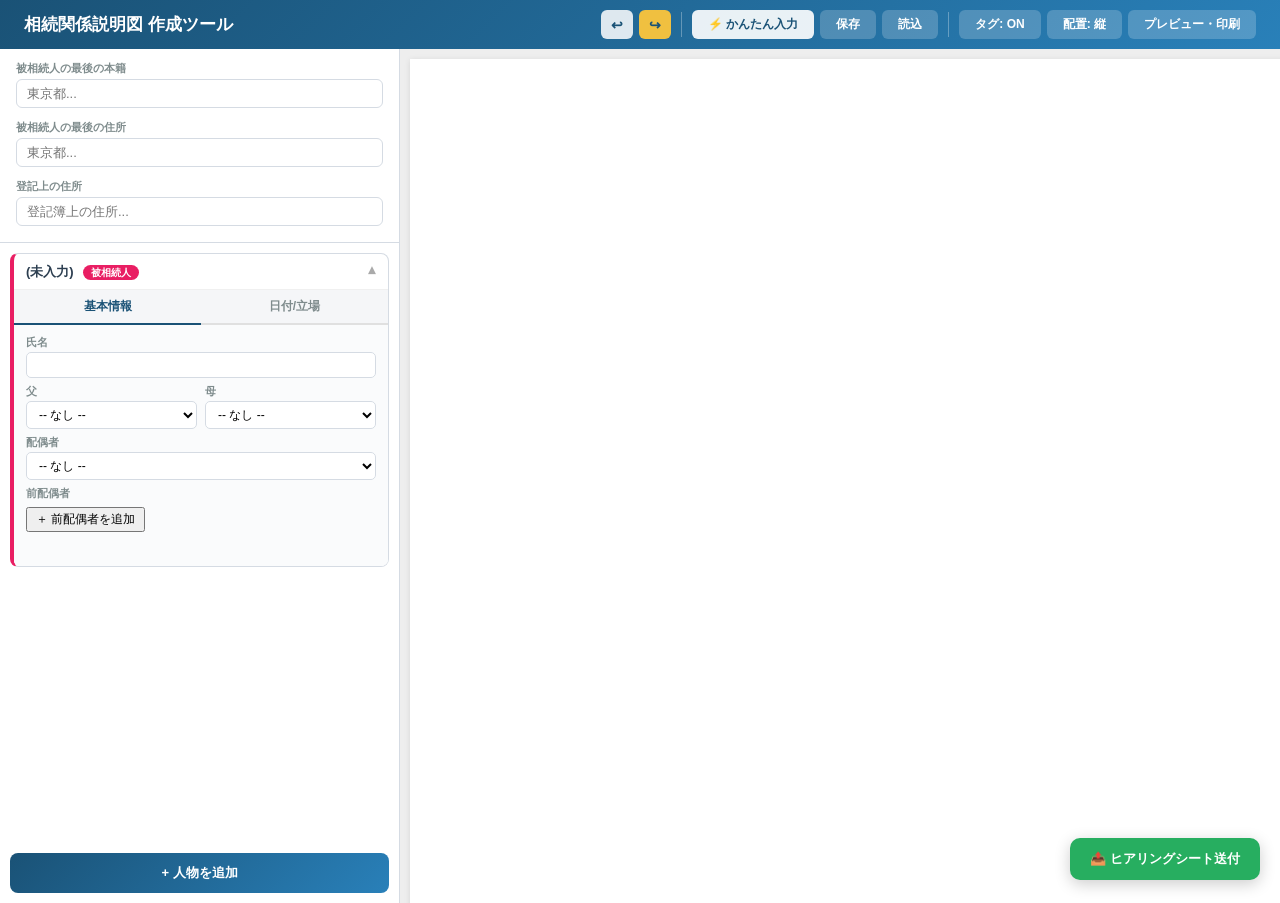
==== commit 28efa8ee: "Revert "Merge pull request #19 from souzou-office/claude/design-react-migration" This reverts commit" ====
--- a/index.html
+++ b/index.html
@@ -1,95 +1,1973 @@
-<!doctype html>
+<!DOCTYPE html>
 <html lang="ja">
 <head>
-<meta charset="utf-8"/>
-<meta name="viewport" content="width=device-width,initial-scale=1"/>
+<meta charset="UTF-8">
+<meta name="viewport" content="width=device-width, initial-scale=1.0">
 <title>相続関係説明図</title>
-<link rel="stylesheet" href="design/tokens.css"/>
-<link rel="stylesheet" href="design/app.css"/>
-<link rel="stylesheet" href="design/app-client.css"/>
-<link rel="preconnect" href="https://fonts.googleapis.com">
-<link rel="preconnect" href="https://fonts.gstatic.com" crossorigin>
-<link href="https://fonts.googleapis.com/css2?family=Noto+Sans+JP:wght@400;500;600;700&family=Shippori+Mincho:wght@500;600;700&display=swap" rel="stylesheet">
 <style>
-  html, body, #root { height:100%; width:100%; overflow:hidden; margin:0; }
-  /* minor additions on top of design CSS */
-  .side__form .inp { margin-bottom: 4px; }
-  .pr__sub .pr__death { color: var(--role-post); }
-  .canvas-scroll { cursor: default; }
-  .diagram-paper { cursor: default; }
-  .dcard { user-select: none; }
-  .dcard.dragging { opacity: 0.9; cursor: grabbing; box-shadow: 0 8px 24px rgba(20,17,14,.18); z-index:50; }
-  .sel-rect { position:absolute; border:1.5px dashed var(--brand-700); background:rgba(51,74,102,.08); z-index:40; pointer-events:none; }
-  .inp-text, .inp-select, .inp-area { width:100%; height:30px; padding:0 10px; border:1px solid var(--ink-200); border-radius:var(--r-md); font-size:13px; color:var(--ink-800); background:var(--white); font-family:inherit; box-sizing:border-box; }
-  .inp-area { height:auto; padding:8px 10px; resize:vertical; min-height:48px; }
-  .inp-text:focus, .inp-select:focus, .inp-area:focus { outline:none; border-color:var(--brand-700); box-shadow:0 0 0 3px rgba(51,74,102,.1); }
-  .side__form label.lbl { display:block; }
-  .pd__row .field > input.inp-text, .pd__row .field > select.inp-select { font-size:12.5px; }
-  /* Preview overlay */
-  .pv-overlay { position:fixed; inset:0; background:rgba(20,17,14,.72); z-index:200; display:flex; flex-direction:column; align-items:center; overflow:auto; }
-  .pv-a4 { position:relative; background:var(--paper); width:210mm; height:297mm; margin:20px auto 80px; box-shadow:0 20px 48px rgba(0,0,0,.4); overflow:hidden; flex-shrink:0; }
-  .pv-a4 .diagram-paper { position:absolute; top:0; left:0; transform-origin:0 0; }
-  .pv-ctrl { position:fixed; bottom:0; left:0; right:0; background:var(--ink-900); color:var(--ink-100); padding:12px 20px; display:flex; align-items:center; gap:14px; justify-content:center; z-index:201; }
-  .pv-ctrl button { background:var(--ink-100); color:var(--ink-900); border:none; border-radius:6px; padding:8px 18px; font-weight:600; cursor:pointer; font-family:inherit; font-size:13px; }
-  .pv-ctrl button.primary { background:var(--brand-700); color:#fff; }
-  .pv-ctrl button:hover { opacity:.9; }
-  .pv-ctrl .pv-val { min-width:52px; text-align:center; font-variant-numeric:tabular-nums; font-weight:600; }
-  /* Modal backdrop (wizard / share / import) */
-  .modal-back { position:fixed; inset:0; background:rgba(20,17,14,.55); z-index:300; display:flex; align-items:center; justify-content:center; padding:20px; }
-  .modal-card { background:var(--white); border-radius:14px; width:540px; max-width:95vw; max-height:90vh; overflow:auto; box-shadow:0 20px 48px rgba(20,17,14,.18),0 4px 12px rgba(20,17,14,.08); }
-  .modal-hd { padding:16px 22px; display:flex; justify-content:space-between; align-items:center; background:var(--ink-900); color:var(--ink-100); border-radius:14px 14px 0 0; }
-  .modal-hd h3 { margin:0; font-size:15px; font-weight:600; letter-spacing:.04em; }
-  .modal-hd button { background:transparent; color:rgba(255,255,255,.6); border:none; font-size:18px; cursor:pointer; }
-  .modal-hd button:hover { color:#fff; }
-  .modal-bd { padding:22px; }
-  .modal-ft { padding:14px 22px; border-top:1px solid var(--ink-200); display:flex; justify-content:flex-end; gap:8px; }
-  .progress { height:3px; background:var(--ink-200); }
-  .progress-bar { height:3px; background:var(--brand-700); transition:width .3s; }
-  .q-title { font-size:15px; font-weight:600; color:var(--ink-900); margin-bottom:6px; line-height:1.6; }
-  .q-hint { font-size:12px; color:var(--ink-600); margin-bottom:16px; line-height:1.5; }
-  .q-btns { display:flex; gap:8px; flex-wrap:wrap; }
-  .q-btn { padding:10px 22px; border-radius:8px; border:1px solid var(--ink-200); background:var(--white); color:var(--ink-800); font-weight:500; font-size:13px; cursor:pointer; font-family:inherit; transition:all .12s; text-align:left; }
-  .q-btn:hover { border-color:var(--brand-700); background:#f0f4f8; color:var(--brand-900); }
-  .q-btn.primary { background:var(--brand-800); color:var(--ink-100); border-color:var(--brand-800); font-weight:600; }
-  .q-btn.primary:hover { background:var(--brand-900); color:#fff; }
-  .q-multi { display:flex; flex-direction:column; gap:8px; }
-  .q-multi .q-btn { line-height:1.5; }
-  .q-multi .q-sub { font-size:11px; color:var(--ink-600); margin-top:2px; font-weight:400; }
-  .q-tag { display:inline-block; padding:2px 8px; border-radius:3px; font-size:11px; font-weight:600; margin-bottom:8px; letter-spacing:.04em; background:#dde7ef; color:var(--brand-800); }
-  .q-summary { background:var(--ink-50); border:1px solid var(--ink-200); border-radius:8px; padding:14px; font-size:13px; line-height:2; white-space:pre-line; margin-bottom:16px; color:var(--ink-800); }
-  .share-fab { position:fixed; bottom:16px; right:16px; z-index:150; padding:10px 18px; border-radius:10px; background:var(--role-heir); color:#fff; border:none; font-weight:600; font-size:13px; cursor:pointer; box-shadow:0 4px 16px rgba(20,17,14,.2); font-family:inherit; letter-spacing:.02em; }
-  .share-fab:hover { background:#305943; }
-  .client-banner { background:var(--ink-50); border:1px solid var(--ink-200); border-radius:8px; padding:12px 16px; margin-bottom:16px; font-size:12px; color:var(--ink-800); line-height:1.6; border-left:4px solid var(--brand-700); }
-  .code-area { width:100%; min-height:80px; padding:10px; border:1px solid var(--ink-200); border-radius:8px; font-family:'JetBrains Mono',ui-monospace,monospace; font-size:11px; word-break:break-all; resize:none; box-sizing:border-box; margin-bottom:12px; background:var(--white); color:var(--ink-800); }
-  .copy-btn { padding:12px 24px; border-radius:8px; border:none; background:var(--brand-800); color:var(--ink-100); font-weight:600; font-size:14px; cursor:pointer; width:100%; transition:all .15s; font-family:inherit; }
-  .copy-btn:hover { background:var(--brand-900); color:#fff; }
-  .copy-btn.done { background:var(--role-heir)!important; color:#fff; }
-  /* Client mode full-screen wizard */
-  body.client-mode .top-bar, body.client-mode .app-body, body.client-mode .share-fab { display:none !important; }
-  body.client-mode .modal-back { background:linear-gradient(135deg,#f5f7fa,#e4e9f0); }
-  body.client-mode .modal-card { width:720px; }
-  body.client-mode .modal-bd { padding:32px; }
-  /* Print */
-  @page { size:A4; margin:0; }
-  @media print {
-    html, body, #root { overflow:visible !important; height:auto !important; }
-    .top-bar, .app-body, .share-fab, .pv-ctrl, .modal-back { display:none !important; }
-    .pv-overlay { position:static !important; background:#fff !important; padding:0 !important; margin:0 !important; overflow:visible !important; }
-    .pv-a4 { box-shadow:none !important; margin:0 !important; width:210mm !important; height:297mm !important; page-break-after:avoid; }
-  }
+:root {
+  --primary: #1a5276;
+  --primary-l: #2980b9;
+  --bg: #eef1f5;
+  --card: #fff;
+  --border: #d5dbe3;
+  --txt: #2c3e50;
+  --txtL: #7f8c8d;
+  --r: 8px;
+}
+*{margin:0;padding:0;box-sizing:border-box}
+body{font-family:'Yu Gothic UI','Meiryo',sans-serif;background:var(--bg);color:var(--txt);font-size:13px}
+button{cursor:pointer;font-family:inherit;font-size:13px}
+
+.header{background:linear-gradient(135deg,var(--primary),var(--primary-l));color:#fff;padding:10px 24px;display:flex;justify-content:space-between;align-items:center;box-shadow:0 2px 8px rgba(0,0,0,.15)}
+.header h1{font-size:17px;font-weight:600}
+.hdr-btns .btn-undo,.hdr-btns .btn-redo{padding:6px 10px!important;font-size:14px!important;min-width:0}
+.hdr-btns .btn-undo{background:rgba(255,255,255,.85)!important;color:#1a5276!important;font-weight:700}
+.hdr-btns .btn-undo:hover{background:#fff!important}
+.hdr-btns .btn-redo{background:#f0c040!important;color:#1a5276!important;font-weight:700}
+.hdr-btns .btn-redo:hover{background:#e6b030!important}
+.hdr-sep{width:1px;background:rgba(255,255,255,.3);align-self:stretch;margin:2px 4px}
+.hdr-btns{display:flex;gap:6px}
+.hdr-btns button{padding:6px 16px;border:none;border-radius:6px;font-weight:600;font-size:12px;background:rgba(255,255,255,.2);color:#fff;cursor:pointer}
+.hdr-btns button:hover{background:rgba(255,255,255,.35)}
+
+.wrap{display:flex;height:calc(100vh - 46px)}
+
+.side{width:400px;min-width:400px;background:var(--card);border-right:1px solid var(--border);display:flex;flex-direction:column}
+.side-head{padding:12px 16px 14px;border-bottom:1px solid var(--border)}
+.side-head label{font-size:11px;color:var(--txtL);font-weight:600;display:block;margin-bottom:3px;margin-top:10px}
+.side-head label:first-child{margin-top:0}
+.side-head input{width:100%;padding:6px 10px;border:1px solid var(--border);border-radius:6px;font-size:13px;margin-bottom:2px}
+.side-head input:focus{border-color:var(--primary-l);outline:none}
+
+.plist{flex:1;overflow-y:auto;padding:10px}
+
+.pc{background:#fff;border:1px solid var(--border);border-radius:var(--r);margin-bottom:8px;overflow:hidden;border-left:4px solid #bdc3c7}
+.pc.r-被相続人{border-left-color:#e91e63}
+.pc.r-相続人{border-left-color:#27ae60}
+.pc.r-遺産分割{border-left-color:#f39c12}
+.pc.r-先死亡{border-left-color:#95a5a6}
+.pc.r-相続後死亡{border-left-color:#8e44ad}
+.pc.r-数次相続人{border-left-color:#2980b9}
+.pc.r-無関係{border-left-color:#95a5a6}
+.pc.r-相続人兼数次相続人{border-left-color:#16a085}
+
+.pc-hd{display:flex;justify-content:space-between;align-items:center;padding:8px 12px;cursor:pointer;user-select:none}
+.pc-hd:hover{background:#f8f9fa}
+.pc-nm{font-weight:700;font-size:13px}
+.pc-sub{font-size:11px;color:var(--txtL);margin-left:8px}
+.pc-badge{font-size:10px;padding:2px 8px;border-radius:10px;color:#fff;font-weight:700;margin-left:6px}
+.bg-被相続人{background:#e91e63}
+.bg-相続人{background:#27ae60}
+.bg-遺産分割{background:#f39c12}
+.bg-先死亡{background:#95a5a6}
+.bg-相続後死亡{background:#8e44ad}
+.bg-数次相続人{background:#2980b9}
+.bg-無関係{background:#95a5a6}
+.bg-相続人兼数次相続人{background:#16a085}
+.pc-tgl{font-size:16px;color:#aaa;transition:transform .2s}
+.pc.open .pc-tgl{transform:rotate(180deg)}
+
+.pc-bd{display:none;border-top:1px solid #f0f0f0;background:#fafbfc}
+.pc.open .pc-bd{display:block}
+
+.tabs{display:flex;border-bottom:2px solid #e0e0e0;background:#f5f6f8}
+.tab{flex:1;padding:8px 0;text-align:center;font-size:12px;font-weight:600;color:var(--txtL);border:none;background:none;border-bottom:2px solid transparent;margin-bottom:-2px;transition:all .2s}
+.tab:hover{color:var(--txt)}
+.tab.active{color:var(--primary);border-bottom-color:var(--primary)}
+.tab-body{padding:10px 12px 12px}
+.tab-pane{display:none}
+.tab-pane.active{display:block}
+
+.fg{margin-bottom:6px}
+.fg label{font-size:11px;color:var(--txtL);font-weight:600;display:block;margin-bottom:2px}
+.fg input,.fg select{width:100%;padding:5px 8px;border:1px solid var(--border);border-radius:5px;font-size:12px;background:#fff}
+.fg input:focus,.fg select:focus{border-color:var(--primary-l);outline:none}
+.fg-row{display:flex;gap:8px}
+.fg-row .fg{flex:1}
+
+.date-row{display:flex;gap:4px;align-items:center}
+.date-row select{padding:4px 2px;font-size:12px;border:1px solid var(--border);border-radius:4px;background:#fff}
+.date-row .y-sel{width:120px}
+.date-row .m-sel{width:55px}
+.date-row .d-sel{width:55px}
+.date-row span{font-size:11px;color:var(--txtL)}
+
+.pc-ft{display:flex;justify-content:flex-end;padding:6px 12px 10px;background:#fafbfc}
+.btn-del{background:none;border:1px solid #e74c3c;color:#e74c3c;padding:3px 14px;border-radius:5px;font-size:11px;font-weight:600}
+.btn-del:hover{background:#e74c3c;color:#fff}
+
+.btn-add{display:block;width:100%;padding:11px;margin-top:4px;background:linear-gradient(135deg,var(--primary),var(--primary-l));color:#fff;border:none;border-radius:var(--r);font-weight:700;font-size:13px}
+.btn-add:hover{opacity:.85}
+
+.auto-note{font-size:10px;color:#999;padding:4px 12px 8px;background:#fafbfc}
+
+/* 右: 図 */
+.main{flex:1;overflow:auto;background:#eee;position:relative}
+.diagram{position:relative;width:3000px;height:3000px;padding:30px 40px;background:#fff;margin:10px;box-shadow:0 1px 6px rgba(0,0,0,.1);font-family:'Yu Mincho','MS Mincho','Hiragino Mincho ProN',serif;transform-origin:0 0}
+.diagram svg{position:absolute;top:0;left:0;pointer-events:none}
+.dhdr{position:absolute;z-index:1;font-family:'Yu Mincho','MS Mincho','Hiragino Mincho ProN',serif;cursor:grab}
+.dhdr.dragging{cursor:grabbing;opacity:.7}
+.dhdr.selected{outline:3px solid #2980b9;outline-offset:4px;border-radius:4px}
+.dtitle{font-size:26px;font-weight:700;color:#000;margin-bottom:16px;letter-spacing:2px}
+.dsub{font-size:16px;font-weight:400;color:#000;line-height:2.0}
+.dsub .dlabel{display:inline-block;width:9em;text-align-last:justify;margin-right:1em}
+
+.dfooter{font-family:'Yu Mincho','MS Mincho','Hiragino Mincho ProN',serif;font-size:18px;text-align:center;color:#000;position:absolute;z-index:1;cursor:grab}
+.dfooter.dragging{cursor:grabbing;opacity:.7}
+.dfooter.selected{outline:3px solid #2980b9;outline-offset:4px;border-radius:4px}
+
+/* カード */
+.card{position:absolute;min-width:220px;width:max-content;max-width:400px;border:2px solid #bbb;border-radius:var(--r);background:#fff;font-size:14px;z-index:1;box-shadow:0 2px 10px rgba(0,0,0,.07);cursor:grab;user-select:none}
+.card.selected{outline:3px solid #2980b9;outline-offset:2px}
+.card.dragging{cursor:grabbing;box-shadow:0 6px 20px rgba(0,0,0,.18);z-index:10;opacity:.9}
+.card-h{padding:4px 8px;font-weight:700;font-size:14px;border-bottom:1px solid #ddd;border-radius:6px 6px 0 0;letter-spacing:.5px}
+.card-b{padding:4px 8px;line-height:1.5}
+.card-b .f{display:flex}
+.card-b .l{width:38px;color:var(--txtL);font-weight:700;flex-shrink:0}
+.card-b .v{flex:1;white-space:nowrap}
+.card-b .v-addr{flex:1;white-space:pre-wrap}
+.card-d{display:flex;gap:4px;padding:5px 10px;border-top:1px solid #eee;flex-wrap:wrap}
+.tag{padding:2px 7px;border:1px solid #aaa;border-radius:4px;font-size:12px;font-weight:700;background:#f8f9fa}
+
+.c-被相続人{border-color:#e91e63;background:#fce4ec} .c-被相続人 .card-h{background:#e91e63;color:#fff}
+.c-相続人{border-color:#27ae60;background:#e8f5e9} .c-相続人 .card-h{background:#27ae60;color:#fff}
+.c-遺産分割{border-color:#f39c12;background:#fff8e1} .c-遺産分割 .card-h{background:#fef5e7;color:#b7770a}
+.c-先死亡{border-color:#95a5a6;background:#f5f5f5} .c-先死亡 .card-h{background:#f0f0f0;color:#555}
+.c-相続後死亡{border-color:#8e44ad;background:#f3e5f5} .c-相続後死亡 .card-h{background:#f4ecf7;color:#6c3483}
+.c-数次相続人{border-color:#2980b9;background:#e8f4fd} .c-数次相続人 .card-h{background:#2980b9;color:#fff}
+.c-無関係{border-color:#95a5a6;background:#f5f5f5} .c-無関係 .card-h{background:#f0f0f0;color:#555}
+.c-相続人兼数次相続人{border-color:#16a085;background:#e8f6f3} .c-相続人兼数次相続人 .card-h{background:#16a085;color:#fff}
+
+/* 範囲選択 */
+.sel-rect{position:absolute;border:2px dashed #2980b9;background:rgba(41,128,185,.1);z-index:50;pointer-events:none}
+
+/* プレビューモード */
+.preview-overlay{display:none;position:fixed;top:0;left:0;right:0;bottom:0;background:#555;z-index:200;overflow:auto}
+.preview-overlay.active{display:flex;flex-direction:column;align-items:center}
+.preview-a4{position:relative;background:#fff;box-shadow:0 4px 20px rgba(0,0,0,.5);width:210mm;height:297mm;margin:20px auto 60px;overflow:hidden;flex-shrink:0}
+.preview-a4 .diagram{position:absolute;top:0;left:0;width:3000px;height:3000px;margin:0;box-shadow:none;transform-origin:0 0;cursor:grab}
+.preview-a4 .diagram.grabbing{cursor:grabbing}
+.preview-ctrl{position:fixed;bottom:0;left:0;right:0;background:rgba(30,30,30,.95);color:#ccc;padding:10px 20px;display:flex;align-items:center;gap:12px;font-size:12px;z-index:201;justify-content:center}
+.preview-ctrl span{min-width:45px;text-align:center;font-weight:600}
+.preview-ctrl button{padding:8px 20px;border:none;border-radius:6px;font-weight:700;font-size:14px;cursor:pointer}
+.preview-ctrl button:hover{opacity:.85}
+.pv-btn-back{background:#fff;color:#333}
+.pv-btn-print{background:#2980b9;color:#fff}
+
+@page{size:A4;margin:0mm}
+@media print{
+  html,body{margin:0!important;padding:0!important;background:#fff!important;width:210mm!important;height:297mm!important}
+  .header,.preview-ctrl,.side,.sel-rect,.share-fab{display:none!important}
+  .wrap{display:none!important}
+  .preview-overlay.active{display:block!important;position:static!important;background:#fff!important;padding:0!important;margin:0!important}
+  .preview-a4{box-shadow:none!important;margin:0!important;padding:0!important;width:210mm!important;height:297mm!important;overflow:hidden!important;position:relative!important}
+  .preview-a4 .diagram{margin:0!important;box-shadow:none!important;padding:0!important}
+  .card{box-shadow:none!important;-webkit-print-color-adjust:exact;print-color-adjust:exact}
+  .card-h{-webkit-print-color-adjust:exact;print-color-adjust:exact}
+  .c-被相続人,.c-相続人,.c-遺産分割,.c-先死亡,.c-相続後死亡,.c-数次相続人{-webkit-print-color-adjust:exact;print-color-adjust:exact}
+  .dfooter{-webkit-print-color-adjust:exact;print-color-adjust:exact}
+}
+/* ウィザード */
+.wiz-overlay{display:none;position:fixed;top:0;left:0;right:0;bottom:0;background:rgba(0,0,0,.5);z-index:300;justify-content:center;align-items:center}
+.wiz-overlay.active{display:flex}
+.wiz-box{background:#fff;border-radius:12px;width:520px;max-width:95vw;max-height:90vh;overflow-y:auto;box-shadow:0 8px 40px rgba(0,0,0,.3)}
+.wiz-hd{background:linear-gradient(135deg,var(--primary),var(--primary-l));color:#fff;padding:16px 24px;border-radius:12px 12px 0 0;display:flex;justify-content:space-between;align-items:center}
+.wiz-hd h2{font-size:16px;margin:0;font-weight:700}
+.wiz-hd .wiz-close{background:none;border:none;color:rgba(255,255,255,.7);font-size:20px;cursor:pointer;padding:0 4px}
+.wiz-hd .wiz-close:hover{color:#fff}
+.wiz-progress{height:4px;background:#e0e0e0}.wiz-progress-bar{height:4px;background:var(--primary-l);transition:width .3s}
+.wiz-body{padding:24px}
+.wiz-q{font-size:15px;font-weight:700;color:var(--txt);margin-bottom:6px;line-height:1.6}
+.wiz-hint{font-size:12px;color:var(--txtL);margin-bottom:16px;line-height:1.5}
+.wiz-btns{display:flex;gap:8px;flex-wrap:wrap}
+.wiz-btn{padding:10px 22px;border-radius:8px;border:1.5px solid var(--border);background:#fff;color:var(--txt);font-weight:600;font-size:13px;cursor:pointer;font-family:inherit;transition:all .15s}
+.wiz-btn:hover{border-color:var(--primary-l);background:#eaf2f8}
+.wiz-btn.primary{background:var(--primary);color:#fff;border-color:var(--primary)}
+.wiz-btn.primary:hover{opacity:.85}
+.wiz-input{width:100%;padding:10px 14px;border:1.5px solid var(--border);border-radius:8px;font-size:14px;font-family:inherit;margin-bottom:8px;box-sizing:border-box}
+.wiz-input:focus{border-color:var(--primary-l);outline:none}
+.wiz-tag{display:inline-block;padding:3px 10px;border-radius:12px;font-size:11px;font-weight:700;margin-bottom:8px}
+.wiz-tag-blue{background:#eaf2f8;color:var(--primary)}
+.wiz-ft{padding:12px 24px;border-top:1px solid #eee;display:flex;justify-content:space-between}
+.wiz-back{background:none;border:none;color:var(--txtL);font-size:13px;cursor:pointer;font-family:inherit;padding:6px 0}
+.wiz-back:hover{color:var(--txt)}
+.wiz-multi{display:flex;flex-direction:column;gap:8px}
+.wiz-multi button{text-align:left;padding:12px 16px;line-height:1.5}
+.wiz-multi .wiz-sub{font-size:11px;color:var(--txtL);margin-top:2px;font-weight:400}
+.wiz-summary{background:#f8f9fa;border-radius:8px;padding:14px;font-size:13px;line-height:2;white-space:pre-line;margin-bottom:16px}
+/* お客様モード */
+body.client-mode .header,body.client-mode .wrap,body.client-mode .share-fab{display:none!important}
+body.client-mode .wiz-overlay{display:flex!important;background:linear-gradient(135deg,#f5f7fa,#e4e9f0)}
+body.client-mode .wiz-box{width:720px;max-width:95vw;box-shadow:0 12px 60px rgba(0,0,0,.2)}
+body.client-mode .wiz-body{padding:32px}
+body.client-mode .wiz-q{font-size:17px}
+body.client-mode .wiz-hint{font-size:13px}
+body.client-mode .wiz-btn{padding:12px 26px;font-size:14px}
+body.client-mode .wiz-input{padding:12px 16px;font-size:15px}
+body.client-mode .wiz-hd .wiz-close{display:none}
+.wiz-client-banner{background:#eaf2f8;border-radius:8px;padding:12px 16px;margin-bottom:16px;font-size:12px;color:#2c3e50;line-height:1.6;border-left:4px solid var(--primary)}
+.wiz-code-area{width:100%;min-height:80px;padding:10px;border:1.5px solid var(--border);border-radius:8px;font-family:monospace;font-size:11px;word-break:break-all;resize:none;box-sizing:border-box;margin-bottom:12px}
+.wiz-copy-btn{padding:12px 24px;border-radius:8px;border:none;background:var(--primary);color:#fff;font-weight:700;font-size:14px;cursor:pointer;width:100%;transition:all .15s}
+.wiz-copy-btn:hover{opacity:.85}
+.wiz-copied{background:#27ae60!important}
+.import-overlay{display:none;position:fixed;top:0;left:0;right:0;bottom:0;background:rgba(0,0,0,.5);z-index:300;justify-content:center;align-items:center}
+.import-overlay.active{display:flex}
+.import-box{background:#fff;border-radius:12px;width:480px;max-width:95vw;padding:24px;box-shadow:0 8px 40px rgba(0,0,0,.3)}
+.import-box h3{margin:0 0 8px;font-size:16px;color:var(--txt)}
+.import-box p{font-size:13px;color:var(--txtL);margin:0 0 16px;line-height:1.5}
+.import-err{color:#e74c3c;font-size:12px;margin-top:8px;display:none}
+.share-box{background:#fff;border-radius:12px;width:420px;max-width:95vw;padding:24px;box-shadow:0 8px 40px rgba(0,0,0,.3)}
+.share-box h3{margin:0 0 6px;font-size:16px;color:var(--txt)}
+.share-box p{font-size:13px;color:var(--txtL);margin:0 0 16px;line-height:1.5}
+.share-fab{position:fixed;bottom:20px;right:20px;z-index:200;padding:12px 20px;border:none;border-radius:10px;background:#27ae60;color:#fff;font-weight:700;font-size:13px;cursor:pointer;box-shadow:0 4px 16px rgba(0,0,0,.2);transition:all .15s;font-family:inherit}
+.share-fab:hover{background:#219a52;box-shadow:0 6px 20px rgba(0,0,0,.3)}
+.share-url-row{display:flex;gap:6px;margin-top:4px}
+.share-url-row input{flex:1;padding:8px 12px;border:1.5px solid var(--border);border-radius:8px;font-size:12px;font-family:monospace}
+.share-url-row button{padding:8px 16px;border:none;border-radius:8px;background:var(--primary);color:#fff;font-weight:700;font-size:12px;cursor:pointer;white-space:nowrap}
 </style>
 </head>
 <body>
-  <div id="root"></div>
-  <script src="https://unpkg.com/react@18.3.1/umd/react.development.js" crossorigin></script>
-  <script src="https://unpkg.com/react-dom@18.3.1/umd/react-dom.development.js" crossorigin></script>
-  <script src="https://unpkg.com/@babel/standalone@7.29.0/babel.min.js" crossorigin></script>
-  <script type="text/babel" src="design/components/icons.jsx"></script>
-  <script type="text/babel" src="app.jsx"></script>
-  <script type="text/babel" src="app-layout.jsx"></script>
-  <script type="text/babel" src="app-components.jsx"></script>
-  <script type="text/babel" src="app-diagram.jsx"></script>
-  <script type="text/babel" src="app-modals.jsx"></script>
-  <script type="text/babel" src="app-main.jsx"></script>
+
+<div class="header">
+  <h1>相続関係説明図 作成ツール</h1>
+  <div class="hdr-btns">
+    <button class="btn-undo" onclick="undo()" title="Ctrl+Z">↩</button>
+    <button class="btn-redo" onclick="redo()" title="Ctrl+Y">↪</button>
+    <span class="hdr-sep"></span>
+    <button onclick="openWizard()" style="background:rgba(255,255,255,.9);color:#1a5276;font-weight:700">⚡ かんたん入力</button>
+    <button onclick="saveJSON()">保存</button>
+    <button onclick="openLoadDialog()">読込</button>
+    <span class="hdr-sep"></span>
+    <button onclick="toggleTags()" id="btnTags">タグ: ON</button>
+    <button onclick="toggleLayout()" id="btnLayout">配置: 縦</button>
+    <button onclick="togglePreview()">プレビュー・印刷</button>
+  </div>
+</div>
+<input type="file" id="fi" accept=".json" style="display:none">
+<button class="share-fab" onclick="openShareClient()">📤 ヒアリングシート送付</button>
+
+<div class="wrap">
+  <div class="side">
+    <div class="side-head">
+      <label>被相続人の最後の本籍</label>
+      <input id="inHonseki" placeholder="東京都..." onchange="draw()">
+      <label>被相続人の最後の住所</label>
+      <input id="inLastAddr" placeholder="東京都..." onchange="draw()">
+      <label>登記上の住所</label>
+      <input id="inRegAddr" placeholder="登記簿上の住所..." onchange="draw()">
+    </div>
+    <div class="plist" id="plist"></div>
+    <div style="padding:10px">
+      <button class="btn-add" onclick="addPerson()">+ 人物を追加</button>
+    </div>
+  </div>
+  <div class="main">
+    <div class="diagram" id="diagram"></div>
+  </div>
+</div>
+
+<script>
+let P = [], uid = 1, activeTab = {};
+let undoStack = [], redoStack = [], undoLock = false;
+function saveUndo(){if(undoLock)return;undoStack.push(getSnapshot());if(undoStack.length>50)undoStack.shift();redoStack=[];}
+function getSnapshot(){return JSON.stringify({P,uid,h:document.getElementById('inHonseki')?.value||'',l:document.getElementById('inLastAddr')?.value||'',r:document.getElementById('inRegAddr')?.value||''});}
+function applySnapshot(s){const d=JSON.parse(s);P=d.P;uid=d.uid;const hEl=document.getElementById('inHonseki'),lEl=document.getElementById('inLastAddr'),rEl=document.getElementById('inRegAddr');if(hEl)hEl.value=d.h;if(lEl)lEl.value=d.l;if(rEl)rEl.value=d.r;undoLock=true;renderList(-1);draw();undoLock=false;}
+function undo(){if(!undoStack.length)return;redoStack.push(getSnapshot());applySnapshot(undoStack.pop());}
+function redo(){if(!redoStack.length)return;undoStack.push(getSnapshot());applySnapshot(redoStack.pop());}
+let cardPositions = {};
+let footerPos = null;
+let hdrPos = null; // ヘッダーのドラッグ位置
+let hdrScale = 1.0; // ヘッダーのスケール
+let footerScale = 1.0; // フッターのスケール
+let showTags = true; // タグ一括表示/非表示
+let layoutDir = 'vertical'; // 'vertical'=縦配置, 'horizontal'=横配置
+let cardPositionsV = {}; // 縦モード用カード位置
+let cardPositionsH = {}; // 横モード用カード位置
+let currentSvg = null, currentCards = null, currentById = null;
+let previewScale = 50;
+let selectedIds = new Set();
+
+const ZOKUGARA = ['','妻','夫','長男','二男','三男','四男','五男','長女','二女','三女','四女','五女','父','母','養父','養母','兄','姉','弟','妹','孫','甥','姪'];
+const DOCS = {
+  '被相続人': ['生亡','住所'],
+  '相続人': ['現戸','住所','印証','遺分'],
+  '遺産分割': ['現戸','印証','遺分'],
+  '先死亡': ['生亡'],
+  '相続後死亡': ['生亡'],
+  '数次相続人': ['現戸','住所','印証','遺分'],
+  '相続人兼数次相続人': ['現戸','住所','印証','遺分'],
+  '無関係': []
+};
+const ROLE_DISP = { '相続後死亡': '相続後死亡(数次)' };
+
+function esc(s){return(s||'').replace(/&/g,'&amp;').replace(/"/g,'&quot;').replace(/</g,'&lt;')}
+function allSpouses(p){const a=[];if(p.spouse)a.push(String(p.spouse));(p.exSpouses||[]).forEach(id=>{if(id)a.push(String(id))});return a;}
+
+// 元号が重複する年: 値に"年H"等の接尾辞を付けて旧元号を表す
+// 2019H=平成31年, 1989S=昭和64年, 1926T=大正15年
+const DUAL_ERA_YEARS=[
+  {y:2019,suffix:'H',label:'平成31年'},
+  {y:1989,suffix:'S',label:'昭和64年'},
+  {y:1926,suffix:'T',label:'大正15年'}
+];
+function parseYearVal(v){
+  if(!v)return{y:0,era:''};
+  const s=String(v);
+  const d=DUAL_ERA_YEARS.find(d=>s===d.y+d.suffix);
+  if(d)return{y:d.y,era:d.label.replace('年','')};
+  return{y:+s,era:''};
+}
+function makeYears(){
+  let opts = '<option value="">--</option>';
+  for(let y=2026;y>=1868;y--){
+    opts += `<option value="${y}">${warekiYear(y)} (${y})</option>`;
+    const dual=DUAL_ERA_YEARS.find(d=>d.y===y);
+    if(dual) opts += `<option value="${y}${dual.suffix}">${dual.label} (${y})</option>`;
+  }
+  return opts;
+}
+function warekiYear(y){
+  if(y>=2019) return '令和'+(y-2018===1?'元':y-2018)+'年';
+  if(y>=1989) return '平成'+(y-1988===1?'元':y-1988)+'年';
+  if(y>=1926) return '昭和'+(y-1925===1?'元':y-1925)+'年';
+  if(y>=1912) return '大正'+(y-1911===1?'元':y-1911)+'年';
+  return '明治'+(y-1867)+'年';
+}
+function makeMonths(){
+  let o='<option value="">--</option>';
+  for(let m=1;m<=12;m++) o+=`<option value="${m}">${m}月</option>`;
+  return o;
+}
+function makeDays(){
+  let o='<option value="">--</option>';
+  for(let d=1;d<=31;d++) o+=`<option value="${d}">${d}日</option>`;
+  return o;
+}
+const YEAR_OPTS = makeYears(), MONTH_OPTS = makeMonths(), DAY_OPTS = makeDays();
+
+function dateToObj(p, prefix){
+  return { y: p[prefix+'Y']||'', m: p[prefix+'M']||'', d: p[prefix+'D']||'' };
+}
+function dateToStr(p, prefix){
+  const o = dateToObj(p, prefix);
+  if(!o.y) return '';
+  const pv=parseYearVal(o.y);
+  if(!pv.y) return '';
+  const eraStr=pv.era?pv.era:warekiYear(pv.y).replace('年','');
+  return eraStr + '年' + (o.m?o.m+'月':'') + (o.d?o.d+'日':'');
+}
+function dateToNum(p, prefix){
+  const o = dateToObj(p, prefix);
+  if(!o.y) return 0;
+  const pv=parseYearVal(o.y);
+  return pv.y*10000 + (+o.m||0)*100 + (+o.d||0);
+}
+
+const ROLE_LIST = ['','相続人','遺産分割','先死亡','相続後死亡','数次相続人','相続人兼数次相続人','無関係'];
+
+function toggleTags(){
+  showTags=!showTags;
+  document.getElementById('btnTags').textContent='タグ: '+(showTags?'ON':'OFF');
+  draw();
+}
+
+function toggleLayout(){
+  // 現モードの位置を退避
+  if(layoutDir==='vertical') cardPositionsV=Object.assign({},cardPositions);
+  else cardPositionsH=Object.assign({},cardPositions);
+  // 切り替え
+  layoutDir=layoutDir==='vertical'?'horizontal':'vertical';
+  // 新モードの位置を復元（なければ空で自動レイアウト）
+  if(layoutDir==='vertical') cardPositions=Object.assign({},cardPositionsV);
+  else cardPositions=Object.assign({},cardPositionsH);
+  document.getElementById('btnLayout').textContent='配置: '+(layoutDir==='vertical'?'縦':'横');
+  footerPos=null; // フッター位置もリセット
+  draw();
+}
+
+function autoRoles(){
+  const hisou = P.find(p => p.isBSZ);
+  if(!hisou) return;
+  const deathNum = dateToNum(hisou, 'death');
+  // 第1パス: 基本ロール判定
+  P.forEach(p => {
+    if(p.isBSZ){ p.role = '被相続人'; p._autoRole = '被相続人'; return; }
+    const pDeath = dateToNum(p, 'death');
+    let autoRole;
+    if(pDeath === 0){
+      autoRole = '相続人';
+    } else if(deathNum && pDeath < deathNum){
+      autoRole = '先死亡';
+    } else if(deathNum && pDeath >= deathNum){
+      autoRole = '相続後死亡';
+    } else {
+      autoRole = '相続人';
+    }
+    p._autoRole = autoRole;
+    p.role = p.roleOverride || autoRole;
+  });
+  // 第2パス: 数次相続人の判定（相続後死亡の配偶者・子）
+  const bszId = String(hisou.id);
+  const suujiIds = new Set(P.filter(p => p.role === '相続後死亡').map(p => String(p.id)));
+  P.forEach(p => {
+    if(p.role !== '相続人') return;
+    if(p.roleOverride) return;
+    const isChildOfSuuji = (p.father && suujiIds.has(String(p.father))) || (p.mother && suujiIds.has(String(p.mother)));
+    const isSpouseOfSuuji = p.spouse && suujiIds.has(String(p.spouse));
+    if(!isChildOfSuuji && !isSpouseOfSuuji) return;
+    // 被相続人の直接の相続人かどうか判定
+    const isHeirOfBSZ = String(p.father)===bszId || String(p.mother)===bszId || String(p.spouse)===bszId;
+    p.role = isHeirOfBSZ ? '相続人兼数次相続人' : '数次相続人';
+  });
+}
+
+// === UI ===
+function addPerson(){
+  P.push({ id:uid++, name:'', relation:'', role:'', roleOverride:'', isBSZ:false,
+    birthY:'', birthM:'', birthD:'', deathY:'', deathM:'', deathD:'',
+    father:'', mother:'', spouse:'', exSpouses:[], address:'' });
+  autoRoles();
+  renderList(P.length-1);
+  draw();
+}
+
+function renderList(openIdx){
+  const ct = document.getElementById('plist');
+  ct.innerHTML = '';
+  P.forEach((p,i) => {
+    const rc = p.role ? 'r-'+p.role : '';
+    const isOpen = i===openIdx;
+    const div = document.createElement('div');
+    div.className = `pc ${rc} ${isOpen?'open':''}`;
+
+    const dn = p.name||'(未入力)';
+    const dr = ROLE_DISP[p.role]||p.role||'';
+    const badgeCls = p.role ? 'bg-'+p.role : '';
+
+    const otherOpts = P.filter(x=>x.id!==p.id).map(x=>`<option value="${x.id}">${x.name||'(未入力)'}</option>`).join('');
+
+    const curTab = activeTab[i] || 0;
+    div.innerHTML = `
+      <div class="pc-hd" onclick="toggle(${i})">
+        <div>
+          <span class="pc-nm">${esc(dn)}</span>
+          ${dr?`<span class="pc-badge ${badgeCls}">${dr}</span>`:''}
+          <span class="pc-sub">${p.relation?'('+esc(p.relation)+')':''}</span>
+        </div>
+        <span class="pc-tgl">&#9662;</span>
+      </div>
+      <div class="pc-bd">
+        <div class="tabs">
+          <button class="tab ${curTab===0?'active':''}" onclick="switchTab(this,${i},0)">基本情報</button>
+          <button class="tab ${curTab===1?'active':''}" onclick="switchTab(this,${i},1)">日付/立場</button>
+        </div>
+        <div class="tab-body">
+          <div class="tab-pane ${curTab===0?'active':''}" data-tab="0">
+            <div class="fg-row">
+              <div class="fg"><label>氏名</label><input value="${esc(p.name)}" data-i="${i}" data-f="name"></div>
+              ${!p.isBSZ?`<div class="fg"><label>続柄</label><select data-i="${i}" data-f="relation">${ZOKUGARA.map(z=>`<option value="${z}" ${z===p.relation?'selected':''}>${z||'-- 選択 --'}</option>`).join('')}<option value="__custom__" ${p.relation&&!ZOKUGARA.includes(p.relation)?'selected':''}>その他（自由入力）</option></select>${(p.relation&&!ZOKUGARA.includes(p.relation))||p._customRel?`<input value="${esc(p.relation)}" data-i="${i}" data-f="relationCustom" placeholder="続柄を入力" style="margin-top:4px">`:''}</div>`:''}
+            </div>
+            <div class="fg-row">
+              <div class="fg"><label>父</label><select data-i="${i}" data-f="father"><option value="">-- なし --</option>${otherOpts}</select></div>
+              <div class="fg"><label>母</label><select data-i="${i}" data-f="mother"><option value="">-- なし --</option>${otherOpts}</select></div>
+            </div>
+            <div class="fg"><label>配偶者</label><select data-i="${i}" data-f="spouse"><option value="">-- なし --</option>${otherOpts}</select></div>
+            <div class="fg"><label>前配偶者</label><div class="ex-spouses-list" data-i="${i}">${(p.exSpouses||[]).map((eid,ei)=>`<div class="ex-sp-row" style="display:flex;gap:4px;margin-bottom:4px"><select data-i="${i}" data-f="exSpouse" data-ei="${ei}"><option value="">-- なし --</option>${otherOpts}</select><button type="button" onclick="removeExSpouse(${i},${ei})" style="padding:2px 6px;font-size:12px">✕</button></div>`).join('')}</div><button type="button" onclick="addExSpouse(${i})" style="margin-top:4px;padding:2px 8px;font-size:12px">＋ 前配偶者を追加</button></div>
+            ${!p.isBSZ?`<div class="fg"><label>住所</label><textarea data-i="${i}" data-f="address" placeholder="東京都新宿区..." rows="2" style="width:100%;resize:vertical">${esc(p.address||'')}</textarea></div>`:''}
+          </div>
+          <div class="tab-pane ${curTab===1?'active':''}" data-tab="1">
+            <div class="fg"><label>生年月日</label>
+              <div class="date-row">
+                <select class="y-sel" data-i="${i}" data-f="birthY">${YEAR_OPTS}</select>
+                <select class="m-sel" data-i="${i}" data-f="birthM">${MONTH_OPTS}</select>
+                <select class="d-sel" data-i="${i}" data-f="birthD">${DAY_OPTS}</select>
+              </div>
+            </div>
+            <div class="fg"><label>死亡年月日</label>
+              <div class="date-row">
+                <select class="y-sel" data-i="${i}" data-f="deathY">${YEAR_OPTS}</select>
+                <select class="m-sel" data-i="${i}" data-f="deathM">${MONTH_OPTS}</select>
+                <select class="d-sel" data-i="${i}" data-f="deathD">${DAY_OPTS}</select>
+              </div>
+            </div>
+            ${!p.isBSZ?`<div class="fg" style="margin-top:10px;padding-top:8px;border-top:1px solid #e0e0e0"><label>立場 <span style="font-weight:400;color:#aaa">（自動: ${p._autoRole||p.role}）</span></label><select data-i="${i}" data-f="roleOverride">${ROLE_LIST.map(r=>`<option value="${r}" ${r===p.roleOverride?'selected':''}>${r||'自動判定'}</option>`).join('')}</select></div>`:''}
+          </div>
+        </div>
+        <div class="pc-ft">${!p.isBSZ?`<button class="btn-del" onclick="delPerson(${i})">削除</button>`:''}</div>
+      </div>
+    `;
+    ct.appendChild(div);
+
+    div.querySelector('[data-f="birthY"]').value = p.birthY||'';
+    div.querySelector('[data-f="birthM"]').value = p.birthM||'';
+    div.querySelector('[data-f="birthD"]').value = p.birthD||'';
+    div.querySelector('[data-f="deathY"]').value = p.deathY||'';
+    div.querySelector('[data-f="deathM"]').value = p.deathM||'';
+    div.querySelector('[data-f="deathD"]').value = p.deathD||'';
+    div.querySelector('[data-f="father"]').value = p.father||'';
+    div.querySelector('[data-f="mother"]').value = p.mother||'';
+    div.querySelector('[data-f="spouse"]').value = p.spouse||'';
+    div.querySelectorAll('[data-f="exSpouse"]').forEach(el=>{
+      el.value = (p.exSpouses||[])[+el.dataset.ei]||'';
+    });
+
+    div.querySelectorAll('input:not([type="checkbox"]),textarea').forEach(el=>{
+      el.addEventListener('input', onInput);
+      el.addEventListener('change', onChange);
+    });
+    div.querySelectorAll('select').forEach(el=>el.addEventListener('change', onChange));
+  });
+}
+
+function toggle(idx){
+  const cards = document.querySelectorAll('.pc');
+  cards.forEach((c,i)=>{ if(i===idx) c.classList.toggle('open'); else c.classList.remove('open'); });
+}
+
+function addExSpouse(i){
+  if(!P[i].exSpouses)P[i].exSpouses=[];
+  P[i].exSpouses.push('');
+  const openIdx=[...document.querySelectorAll('.pc')].findIndex(c=>c.classList.contains('open'));
+  renderList(openIdx);
+}
+function removeExSpouse(i,ei){
+  P[i].exSpouses.splice(ei,1);
+  const openIdx=[...document.querySelectorAll('.pc')].findIndex(c=>c.classList.contains('open'));
+  renderList(openIdx);draw();
+}
+
+function openPersonCard(idx){
+  const cards = document.querySelectorAll('.pc');
+  cards.forEach((c,i)=>{ if(i===idx) c.classList.add('open'); else c.classList.remove('open'); });
+  // スクロールして見えるようにする
+  if(cards[idx]) cards[idx].scrollIntoView({behavior:'smooth',block:'nearest'});
+}
+
+function switchTab(btn, personIdx, tabIdx){
+  activeTab[personIdx] = tabIdx;
+  const body = btn.closest('.pc-bd');
+  body.querySelectorAll('.tab').forEach(t=>t.classList.remove('active'));
+  btn.classList.add('active');
+  body.querySelectorAll('.tab-pane').forEach(p=>p.classList.remove('active'));
+  body.querySelector(`[data-tab="${tabIdx}"]`).classList.add('active');
+}
+
+function onInput(e){
+  const i=+e.target.dataset.i, f=e.target.dataset.f;
+  if(i>=P.length)return;
+  P[i][f]=e.target.value;
+  const card=e.target.closest('.pc');
+  if(f==='name') card.querySelector('.pc-nm').textContent=P[i].name||'(未入力)';
+  if(f==='relationCustom'){
+    P[i].relation=e.target.value;
+    card.querySelector('.pc-sub').textContent=P[i].relation?'('+P[i].relation+')':'';
+  }
+  draw();
+}
+
+function onChange(e){
+  const i=+e.target.dataset.i, f=e.target.dataset.f;
+  if(i>=P.length)return;
+  if(f==='exSpouse'){
+    const ei=+e.target.dataset.ei;
+    if(!P[i].exSpouses)P[i].exSpouses=[];
+    P[i].exSpouses[ei]=e.target.value;
+    autoRoles();
+    const openIdx=[...document.querySelectorAll('.pc')].findIndex(c=>c.classList.contains('open'));
+    renderList(openIdx);draw();return;
+  }
+  P[i][f]=e.target.value;
+
+  if(f==='relation' && e.target.value==='__custom__'){
+    P[i].relation='';
+    P[i]._customRel=true;
+    autoRoles();
+    const openIdx=[...document.querySelectorAll('.pc')].findIndex(c=>c.classList.contains('open'));
+    renderList(openIdx);
+    draw();
+    return;
+  }
+  if(f==='relationCustom'){
+    P[i].relation=e.target.value;
+    if(e.target.value) P[i]._customRel=false;
+    draw();
+    return;
+  }
+  if(f==='relation' && e.target.value!=='__custom__'){
+    P[i]._customRel=false;
+  }
+
+  if(f==='spouse'){
+    P.forEach((x,j)=>{if(j!==i&&String(x.spouse)===String(P[i].id))x.spouse='';});
+    if(e.target.value){const sp=P.find(x=>String(x.id)===e.target.value);if(sp)sp.spouse=String(P[i].id);}
+  }
+
+  autoRoles();
+  const openIdx=[...document.querySelectorAll('.pc')].findIndex(c=>c.classList.contains('open'));
+  renderList(openIdx);
+  draw();
+}
+
+function delPerson(i){
+  if(!confirm(P[i].name?`「${P[i].name}」を削除しますか？`:'この人物を削除しますか？'))return;
+  const rm=P.splice(i,1)[0];
+  P.forEach(p=>{
+    if(String(p.father)===String(rm.id))p.father='';
+    if(String(p.mother)===String(rm.id))p.mother='';
+    if(String(p.spouse)===String(rm.id))p.spouse='';
+    if(p.exSpouses)p.exSpouses=p.exSpouses.filter(id=>String(id)!==String(rm.id));
+  });
+  autoRoles();
+  renderList(-1);
+  draw();
+}
+
+// ===== 図 =====
+const CW=220, HGAP=50, VGAP=160;
+const SNAP=20;
+function snap(v){return Math.round(v/SNAP)*SNAP;}
+
+function draw(){
+  saveUndo();
+  const dg=document.getElementById('diagram');
+  dg.innerHTML='';
+
+  const hk=document.getElementById('inHonseki').value;
+  const la=document.getElementById('inLastAddr').value;
+  const ra=document.getElementById('inRegAddr').value;
+  const hisou=P.find(p=>p.isBSZ);
+  const hasData=P.some(p=>p.name);
+
+  if(!hasData) return;
+
+  // ヘッダー
+  const hdr=document.createElement('div');
+  hdr.className='dhdr';
+  let hdrHtml=`<div class="dtitle">被相続人　${esc(hisou?hisou.name:'')}　相続関係説明図</div>`;
+  let subLines=[];
+  if(hk) subLines.push('<span class="dlabel">最後の本籍</span>'+esc(hk));
+  if(la) subLines.push('<span class="dlabel">最後の住所</span>'+esc(la));
+  if(ra) subLines.push('<span class="dlabel">登記簿上の住所</span>'+esc(ra));
+  if(subLines.length) hdrHtml+='<div class="dsub">'+subLines.join('<br>')+'</div>';
+  hdr.innerHTML=hdrHtml;
+  const hx=hdrPos?hdrPos.x:30;
+  const hy=hdrPos?hdrPos.y:20;
+  hdr.style.left=hx+'px';hdr.style.top=hy+'px';
+  hdr.style.transform='scale('+hdrScale+')';
+  hdr.style.transformOrigin='0 0';
+  dg.appendChild(hdr);
+  initHdrDrag(hdr);
+  hdr.addEventListener('wheel',e=>{
+    if(isPreviewActive())return;
+    e.preventDefault();e.stopPropagation();
+    const delta=e.deltaY>0?-0.05:0.05;
+    hdrScale=Math.max(0.3,Math.min(3.0,hdrScale+delta));
+    hdr.style.transform='scale('+hdrScale+')';
+  },{passive:false});
+
+  const headerH=hdr.offsetHeight+hy+30;
+
+  const byId={};P.forEach(p=>byId[p.id]=p);
+  const layout=calcLayout(byId,headerH);
+
+  const svg=document.createElementNS('http://www.w3.org/2000/svg','svg');
+  svg.style.cssText='position:absolute;top:0;left:0;width:100%;height:100%;pointer-events:none;';
+  dg.appendChild(svg);
+
+  // レイアウト計算後、全カードの位置を確定保存
+  layout.forEach(L=>{
+    if(!cardPositions[L.p.id]) cardPositions[L.p.id]={x:L.x,y:L.y};
+  });
+
+  const cards={};
+  layout.forEach(L=>{
+    const px=cardPositions[L.p.id].x;
+    const py=cardPositions[L.p.id].y;
+    const el=mkCard(L.p,px,py);
+    dg.appendChild(el);
+    cards[L.p.id]={x:px,y:py,el};
+    initDrag(el,L.p.id);
+    el.addEventListener('wheel',e=>{
+      if(isPreviewActive())return;
+      if(selectedIds.size<2||!selectedIds.has(L.p.id))return;
+      e.preventDefault();e.stopPropagation();
+      const delta=e.deltaY>0?-0.05:0.05;
+      const ids=[...selectedIds];
+      // 中心基準で間隔を拡縮
+      let cx=0,cy=0;
+      ids.forEach(id=>{if(cards[id]){cx+=cards[id].x;cy+=cards[id].y;}});
+      cx/=ids.length; cy/=ids.length;
+      const ratio=1+delta;
+      ids.forEach(id=>{
+        if(!cards[id])return;
+        const c=cards[id];
+        const nx=Math.round(cx+(c.x-cx)*ratio);
+        const ny=Math.round(cy+(c.y-cy)*ratio);
+        c.x=nx; c.y=ny;
+        c.el.style.left=nx+'px'; c.el.style.top=ny+'px';
+        cardPositions[id]={x:nx,y:ny};
+      });
+      if(currentSvg&&currentCards&&currentById) drawLines(currentSvg,currentCards,currentById);
+    },{passive:false});
+  });
+
+  currentSvg=svg; currentCards=cards; currentById=byId;
+
+  // フッター
+  const ftr=document.createElement('div');
+  ftr.className='dfooter';
+  ftr.textContent='戸籍謄抄本及び除籍謄本は還付した';
+  dg.appendChild(ftr);
+
+  requestAnimationFrame(()=>{
+    Object.values(cards).forEach(c=>{c.h=c.el.offsetHeight;c.w=CW;});
+    drawLines(svg,cards,byId);
+    let mx=0,my=0;
+    Object.values(cards).forEach(c=>{mx=Math.max(mx,c.x+c.w+80);my=Math.max(my,c.y+c.h+80);});
+    const fx=footerPos?footerPos.x:(mx-200);
+    const fy=footerPos?footerPos.y:(my+20);
+    ftr.style.left=fx+'px';ftr.style.top=fy+'px';
+    ftr.style.transform='scale('+footerScale+')';
+    ftr.style.transformOrigin='0 0';
+    initFooterDrag(ftr);
+    ftr.addEventListener('wheel',e=>{
+      if(isPreviewActive())return;
+      e.preventDefault();e.stopPropagation();
+      const delta=e.deltaY>0?-0.05:0.05;
+      footerScale=Math.max(0.3,Math.min(3.0,footerScale+delta));
+      ftr.style.transform='scale('+footerScale+')';
+    },{passive:false});
+    svg.setAttribute('width',3000);
+    svg.setAttribute('height',3000);
+  });
+}
+
+function calcLayout(byId,headerH){
+  const root=P.find(p=>p.isBSZ)||P[0];
+  const lvMap={};
+  const visited=new Set();
+
+  function assignLevel(p,lv){
+    if(!p||visited.has(p.id))return;
+    visited.add(p.id);
+    lvMap[p.id]=lv;
+    allSpouses(p).forEach(sid=>{
+      if(byId[sid]&&!visited.has(+sid)){
+        visited.add(+sid);
+        lvMap[+sid]=lv;
+      }
+    });
+  }
+
+  function goUp(p,lv){
+    [p.father,p.mother].forEach(pid=>{
+      if(!pid||!byId[pid]||visited.has(+pid))return;
+      assignLevel(byId[pid],lv-1);
+      goUp(byId[pid],lv-1);
+    });
+  }
+
+  function goDown(parentId,lv){
+    P.forEach(p=>{
+      if(visited.has(p.id))return;
+      if(String(p.father)===String(parentId)||String(p.mother)===String(parentId)){
+        assignLevel(p,lv);
+        goDown(p.id,lv+1);
+      }
+    });
+  }
+
+  goUp(root,0);
+  assignLevel(root,0);
+  goDown(root.id,1);
+  allSpouses(root).forEach(sid=>{if(byId[sid]) goDown(+sid,1);});
+
+  let changed=true;
+  while(changed){
+    changed=false;
+    P.forEach(p=>{
+      if(visited.has(p.id))return;
+      const fLv=p.father&&lvMap[+p.father]!==undefined?lvMap[+p.father]:null;
+      const mLv=p.mother&&lvMap[+p.mother]!==undefined?lvMap[+p.mother]:null;
+      const parentLv=fLv!==null?fLv:(mLv!==null?mLv:null);
+      if(parentLv!==null){
+        assignLevel(p,parentLv+1);
+        goDown(p.id,parentLv+2);
+        changed=true;
+      }
+    });
+  }
+
+  const maxLv=Math.max(0,...Object.values(lvMap));
+  P.forEach(p=>{if(!visited.has(p.id)){visited.add(p.id);lvMap[p.id]=maxLv+1;}});
+
+  const levels={};
+  P.forEach(p=>{
+    const lv=lvMap[p.id];
+    if(!levels[lv])levels[lv]=[];
+    levels[lv].push(p);
+  });
+
+  const sorted=Object.keys(levels).map(Number).sort((a,b)=>a-b);
+  const minLv=sorted[0]||0;
+  const result=[];
+  const OX=40,OY=(headerH||80)+40;
+  const horiz=layoutDir==='horizontal';
+
+  sorted.forEach(lv=>{
+    levels[lv].forEach((p,i)=>{
+      if(horiz){
+        result.push({p,x:OX+(lv-minLv)*(CW+HGAP),y:OY+i*VGAP});
+      } else {
+        result.push({p,x:OX+i*(CW+HGAP),y:OY+(lv-minLv)*VGAP});
+      }
+    });
+  });
+
+  // 配偶者隣接ヘルパー: 前配偶者は左側、現配偶者は右側に配置
+  function enforceSpouseAdjacency(lv){
+    const row=result.filter(r=>lvMap[r.p.id]===lv);
+    if(horiz) row.sort((a,b)=>a.y-b.y); else row.sort((a,b)=>a.x-b.x);
+    const done=new Set();
+    row.forEach(r=>{
+      if(done.has(r.p.id))return;
+      const exIds=(r.p.exSpouses||[]).filter(id=>id&&byId[id]&&lvMap[+id]===lv).map(id=>+id);
+      const curId=r.p.spouse&&byId[r.p.spouse]&&lvMap[+r.p.spouse]===lv?+r.p.spouse:null;
+      if(!exIds.length&&!curId)return;
+      done.add(r.p.id);
+      if(horiz){
+        let pos=r.y;
+        exIds.forEach(eid=>{
+          if(done.has(eid))return;done.add(eid);
+          const sp=result.find(s=>s.p.id===eid);
+          if(sp){sp.y=pos-VGAP;sp.x=r.x;pos=sp.y;}
+        });
+        if(curId&&!done.has(curId)){
+          done.add(curId);
+          const sp=result.find(s=>s.p.id===curId);
+          if(sp){sp.y=r.y+VGAP;sp.x=r.x;}
+        }
+      } else {
+        let posLeft=r.x;
+        exIds.forEach(eid=>{
+          if(done.has(eid))return;done.add(eid);
+          const sp=result.find(s=>s.p.id===eid);
+          if(sp){sp.x=posLeft-(CW+HGAP);posLeft=sp.x;sp.y=r.y;}
+        });
+        if(curId&&!done.has(curId)){
+          done.add(curId);
+          const sp=result.find(s=>s.p.id===curId);
+          if(sp){sp.x=r.x+CW+HGAP;sp.y=r.y;}
+        }
+      }
+    });
+  }
+
+  // 重なり解消ヘルパー（配偶者ペアを原子的に移動）
+  function resolveOverlaps(lv){
+    if(horiz){
+      const row=result.filter(r=>lvMap[r.p.id]===lv).sort((a,b)=>a.y-b.y);
+      for(let i=1;i<row.length;i++){
+        const mn=row[i-1].y+VGAP;
+        if(row[i].y<mn){
+          const shift=mn-row[i].y;
+          const spId=row[i].p.spouse;
+          const sp=spId?row.find(s=>String(s.p.id)===String(spId)):null;
+          for(let j=i;j<row.length;j++) row[j].y+=shift;
+          if(sp && row.indexOf(sp)<i) sp.y=row[i].y-VGAP;
+        }
+      }
+    } else {
+      const row=result.filter(r=>lvMap[r.p.id]===lv).sort((a,b)=>a.x-b.x);
+      for(let i=1;i<row.length;i++){
+        const mn=row[i-1].x+CW+HGAP;
+        if(row[i].x<mn){
+          const shift=mn-row[i].x;
+          const spId=row[i].p.spouse;
+          const sp=spId?row.find(s=>String(s.p.id)===String(spId)):null;
+          for(let j=i;j<row.length;j++) row[j].x+=shift;
+          if(sp && row.indexOf(sp)<i) sp.x=row[i].x-CW-HGAP;
+        }
+      }
+    }
+  }
+
+  // Step 1: 配偶者隣接
+  sorted.forEach(lv=>enforceSpouseAdjacency(lv));
+
+  // Step 2: 子を親中央に寄せる（配偶者ペアごとにグループ化）
+  sorted.forEach(lv=>{
+    if(!levels[lv-1])return;
+    const used=new Set();
+    const donePairs=new Set();
+    levels[lv-1].forEach(parent=>{
+      // 各配偶者ペアごとに子をグループ化して配置
+      const spouseIds=allSpouses(parent);
+      // 配偶者なしの子も含め、全ペアを処理
+      const pairs=[...spouseIds.map(sid=>({sid:+sid})),{sid:null}];
+      pairs.forEach(({sid})=>{
+        const pairId=sid?Math.min(parent.id,sid)+'-'+Math.max(parent.id,sid):'solo-'+parent.id;
+        if(donePairs.has(pairId))return;
+        donePairs.add(pairId);
+        const kids=(levels[lv]||[]).filter(c=>{
+          if(used.has(c.id))return false;
+          const cf=+c.father, cm=+c.mother;
+          if(sid){
+            return (cf===parent.id&&cm===sid)||(cm===parent.id&&cf===sid)||
+              (cf===parent.id&&!cm&&sid)||(cm===parent.id&&!cf&&sid)||
+              (cf===sid&&!cm)||(cm===sid&&!cf);
+          } else {
+            // 配偶者なし: 親だけが指定されている子
+            return (cf===parent.id||cm===parent.id)&&!spouseIds.includes(String(cf))&&!spouseIds.includes(String(cm));
+          }
+        });
+        if(!kids.length)return;
+        kids.forEach(c=>used.add(c.id));
+        const pPos=result.find(r=>r.p.id===parent.id);
+        if(!pPos)return;
+        const spPos=sid?result.find(r=>r.p.id===sid):null;
+
+        if(horiz){
+          let pcy;
+          if(spPos){
+            const tid=pPos.y<spPos.y?pPos:spPos;
+            const bid=pPos.y<spPos.y?spPos:pPos;
+            pcy=(tid.y+VGAP+bid.y)/2;
+          } else { pcy=pPos.y+VGAP/2; }
+          const th=kids.length*VGAP;
+          const sy=pcy-th/2;
+          kids.forEach((k,ci)=>{
+            const kp=result.find(r=>r.p.id===k.id);
+            if(kp) kp.y=sy+ci*VGAP;
+          });
+        } else {
+          let pcx;
+          if(spPos){
+            const lid=pPos.x<spPos.x?pPos:spPos;
+            const rid=pPos.x<spPos.x?spPos:pPos;
+            pcx = (lid.x + CW + rid.x) / 2;
+          } else {
+            pcx = pPos.x + CW/2;
+          }
+          const tw=kids.length*CW+(kids.length-1)*HGAP;
+          const sx=pcx-tw/2;
+          kids.forEach((k,ci)=>{
+            const kp=result.find(r=>r.p.id===k.id);
+            if(kp) kp.x=sx+ci*(CW+HGAP);
+          });
+        }
+      });
+    });
+  });
+
+  // Step 3: 子レベルで配偶者隣接を再適用（子の配置で崩れた場合）
+  sorted.forEach(lv=>enforceSpouseAdjacency(lv));
+
+  // Step 4: 重なり解消
+  sorted.forEach(lv=>resolveOverlaps(lv));
+
+  // Step 5: 重なり解消後に配偶者隣接が崩れていないか最終チェック
+  sorted.forEach(lv=>enforceSpouseAdjacency(lv));
+  // 最終隣接で重なりが生じた場合の再解消
+  sorted.forEach(lv=>resolveOverlaps(lv));
+
+  // 端修正
+  let mnX=Infinity,mnY=Infinity;
+  result.forEach(r=>{if(r.x<mnX)mnX=r.x;if(r.y<mnY)mnY=r.y;});
+  if(mnX<OX)result.forEach(r=>r.x+=OX-mnX);
+  if(mnY<OY)result.forEach(r=>r.y+=OY-mnY);
+
+
+  // 整数化（サブピクセル防止、SNAPは使わない）
+  result.forEach(r=>{
+    r.x=Math.round(r.x);
+    r.y=Math.round(r.y);
+  });
+
+  return result;
+}
+
+function initDrag(el,pid){
+  el.addEventListener('mousedown',e=>{
+    if(e.button!==0)return;
+    if(isPreviewActive())return;
+    e.preventDefault();
+    e.stopPropagation();
+    const sx=e.clientX, sy=e.clientY;
+    let moved=false;
+
+    // 選択中のカードをまとめてドラッグ、未選択カードなら単体
+    const dragIds=selectedIds.has(pid)?[...selectedIds]:[pid];
+    const starts={};
+    dragIds.forEach(id=>{starts[id]={x:currentCards[id].x,y:currentCards[id].y};});
+
+    function onMove(e2){
+      const dx=e2.clientX-sx, dy=e2.clientY-sy;
+      if(!moved && Math.abs(dx)<3 && Math.abs(dy)<3) return;
+      moved=true;
+      dragIds.forEach(id=>{
+        const c=currentCards[id];
+        const nx=snap(starts[id].x+dx), ny=snap(starts[id].y+dy);
+        c.el.style.left=nx+'px'; c.el.style.top=ny+'px';
+        c.x=nx; c.y=ny;
+        cardPositions[id]={x:nx,y:ny};
+      });
+      if(currentSvg&&currentCards&&currentById) drawLines(currentSvg,currentCards,currentById);
+    }
+    function onUp(){
+      document.removeEventListener('mousemove',onMove);
+      document.removeEventListener('mouseup',onUp);
+      // クリック（移動なし）→ 対応する入力欄を開く＆他の選択解除
+      if(!moved){
+        document.querySelectorAll('.dhdr.selected').forEach(c=>c.classList.remove('selected'));
+        document.querySelectorAll('.dfooter.selected').forEach(c=>c.classList.remove('selected'));
+        const idx=P.findIndex(p=>p.id===pid);
+        if(idx>=0) openPersonCard(idx);
+      }
+    }
+    document.addEventListener('mousemove',onMove);
+    document.addEventListener('mouseup',onUp);
+  });
+}
+
+// diagram上でドラッグ → 範囲選択
+function initRangeSelect(){
+  const dg=document.getElementById('diagram');
+  let rect=null, sx, sy;
+  dg.addEventListener('mousedown',e=>{
+    if(e.button!==0||e.target.closest('.card')||e.target.closest('.dfooter')||isPreviewActive())return;
+    e.preventDefault();
+    const dgRect=dg.getBoundingClientRect();
+    sx=e.clientX-dgRect.left+dg.scrollLeft;
+    sy=e.clientY-dgRect.top+dg.scrollTop;
+    rect=document.createElement('div');
+    rect.className='sel-rect';
+    dg.appendChild(rect);
+
+    function onMove(e2){
+      const cx=e2.clientX-dgRect.left+dg.scrollLeft;
+      const cy=e2.clientY-dgRect.top+dg.scrollTop;
+      const x=Math.min(sx,cx), y=Math.min(sy,cy);
+      const w=Math.abs(cx-sx), h=Math.abs(cy-sy);
+      rect.style.left=x+'px';rect.style.top=y+'px';rect.style.width=w+'px';rect.style.height=h+'px';
+    }
+    function onUp(e2){
+      document.removeEventListener('mousemove',onMove);
+      document.removeEventListener('mouseup',onUp);
+      if(!rect)return;
+      const cx=e2.clientX-dgRect.left+dg.scrollLeft;
+      const cy=e2.clientY-dgRect.top+dg.scrollTop;
+      const rx=Math.min(sx,cx), ry=Math.min(sy,cy);
+      const rw=Math.abs(cx-sx), rh=Math.abs(cy-sy);
+      rect.remove(); rect=null;
+
+      // 範囲が小さすぎたら全解除
+      if(rw<10&&rh<10){
+        selectedIds.clear();
+        document.querySelectorAll('.card.selected').forEach(c=>c.classList.remove('selected'));
+        document.querySelectorAll('.dhdr.selected').forEach(c=>c.classList.remove('selected'));
+        document.querySelectorAll('.dfooter.selected').forEach(c=>c.classList.remove('selected'));
+        return;
+      }
+      // 範囲内のカードを選択
+      selectedIds.clear();
+      document.querySelectorAll('.card.selected').forEach(c=>c.classList.remove('selected'));
+      if(currentCards){
+        Object.entries(currentCards).forEach(([id,c])=>{
+          const cardR=c.x, cardB=c.y;
+          const cardR2=c.x+c.w, cardB2=c.y+c.h;
+          if(cardR2>rx && cardR<rx+rw && cardB2>ry && cardB<ry+rh){
+            selectedIds.add(+id);
+            c.el.classList.add('selected');
+          }
+        });
+      }
+    }
+    document.addEventListener('mousemove',onMove);
+    document.addEventListener('mouseup',onUp);
+  });
+}
+
+function initHdrDrag(el){
+  let sx,sy,ox,oy,moved;
+  el.addEventListener('mousedown',e=>{
+    if(e.button!==0)return;
+    if(isPreviewActive())return;
+    e.preventDefault();
+    e.stopPropagation();
+    el.classList.add('dragging');
+    moved=false;
+    sx=e.clientX;sy=e.clientY;
+    ox=parseInt(el.style.left)||0;oy=parseInt(el.style.top)||0;
+    function onMove(e2){
+      const dx=e2.clientX-sx, dy=e2.clientY-sy;
+      if(!moved && Math.abs(dx)<3 && Math.abs(dy)<3) return;
+      moved=true;
+      const nx=snap(ox+dx), ny=snap(oy+dy);
+      el.style.left=nx+'px';el.style.top=ny+'px';
+      hdrPos={x:nx,y:ny};
+    }
+    function onUp(){
+      el.classList.remove('dragging');
+      document.removeEventListener('mousemove',onMove);
+      document.removeEventListener('mouseup',onUp);
+      if(!moved) el.classList.toggle('selected');
+    }
+    document.addEventListener('mousemove',onMove);
+    document.addEventListener('mouseup',onUp);
+  });
+}
+
+function initFooterDrag(el){
+  let sx,sy,ox,oy,moved;
+  el.addEventListener('mousedown',e=>{
+    if(e.button!==0)return;
+    if(isPreviewActive())return;
+    e.preventDefault();
+    e.stopPropagation();
+    el.classList.add('dragging');
+    moved=false;
+    sx=e.clientX;sy=e.clientY;
+    ox=parseInt(el.style.left)||0;oy=parseInt(el.style.top)||0;
+    function onMove(e2){
+      const dx=e2.clientX-sx, dy=e2.clientY-sy;
+      if(!moved && Math.abs(dx)<3 && Math.abs(dy)<3) return;
+      moved=true;
+      const nx=snap(ox+dx), ny=snap(oy+dy);
+      el.style.left=nx+'px';el.style.top=ny+'px';
+      footerPos={x:nx,y:ny};
+    }
+    function onUp(){
+      el.classList.remove('dragging');
+      document.removeEventListener('mousemove',onMove);
+      document.removeEventListener('mouseup',onUp);
+      if(!moved) el.classList.toggle('selected');
+    }
+    document.addEventListener('mousemove',onMove);
+    document.addEventListener('mouseup',onUp);
+  });
+}
+
+function mkCard(p,x,y){
+  const d=document.createElement('div');
+  d.className='card'+(p.role?' c-'+p.role:'');
+  d.style.left=x+'px';d.style.top=y+'px';
+  d.dataset.pid=p.id;
+  const rl=ROLE_DISP[p.role]||p.role||'';
+  const docs=DOCS[p.role]||[];
+  let h=`<div class="card-h">立場: ${rl}</div><div class="card-b">`;
+  if(p.relation)h+=`<div class="f"><span class="l">続柄</span><span class="v">${esc(p.relation)}</span></div>`;
+  if(!p.isBSZ&&p.address){const ac=p.address.includes('\n')?'v-addr':'v';h+=`<div class="f"><span class="l">住所</span><span class="${ac}">${esc(p.address).replace(/\n/g,'\n')}</span></div>`;}
+  h+=`<div class="f"><span class="l">氏名</span><span class="v">${esc(p.name)}</span></div>`;
+  const bs=dateToStr(p,'birth');
+  if(bs)h+=`<div class="f"><span class="l">出生</span><span class="v">${bs}</span></div>`;
+  const ds=dateToStr(p,'death');
+  if(ds)h+=`<div class="f"><span class="l">死亡</span><span class="v">${ds}</span></div>`;
+  h+='</div>';
+  if(showTags&&docs.length){h+='<div class="card-d">';docs.forEach(t=>h+=`<span class="tag">${t}</span>`);h+='</div>';}
+  d.innerHTML=h;
+  return d;
+}
+
+function drawLines(svg,cards,byId){
+  const ns='http://www.w3.org/2000/svg';
+  svg.innerHTML='';
+
+  function has(id){return!!cards[id]&&cards[id].w>0}
+  function cx(id){return Math.round(cards[id].x+cards[id].w/2)}
+  function bot(id){return Math.round(cards[id].y+cards[id].h)}
+  function tp(id){return Math.round(cards[id].y)}
+  function rt(id){return Math.round(cards[id].x+cards[id].w)}
+  function lt(id){return Math.round(cards[id].x)}
+  function midY(id){return Math.round(cards[id].y+cards[id].h/2)}
+
+  function mkLine(x1,y1,x2,y2,color,w){
+    const l=document.createElementNS(ns,'line');
+    l.setAttribute('x1',x1);l.setAttribute('y1',y1);l.setAttribute('x2',x2);l.setAttribute('y2',y2);
+    l.setAttribute('stroke',color||'#555');l.setAttribute('stroke-width',w||1.5);
+    svg.appendChild(l);
+  }
+
+  // 1) 配偶者線（現配偶者=二重線、前配偶者=一本線）
+  const spouseMid={};
+  const drawnSp=new Set();
+  function drawSpouseLine(pid,sid,isEx){
+    if(!has(pid)||!has(sid))return;
+    const key=Math.min(pid,sid)+'-'+Math.max(pid,sid);
+    if(drawnSp.has(key))return;
+    drawnSp.add(key);
+    const color=isEx?'#888':'#c0392b';
+    if(layoutDir==='horizontal'){
+      const tid=tp(pid)<tp(sid)?pid:sid;
+      const bid=tid===pid?sid:pid;
+      const x=Math.round((cx(tid)+cx(bid))/2);
+      const y1=bot(tid), y2=tp(bid);
+      if(isEx){mkLine(x,y1,x,y2,color,2);}
+      else{mkLine(x-3,y1,x-3,y2,color,2);mkLine(x+3,y1,x+3,y2,color,2);}
+      spouseMid[key]={x:x, y:Math.round((y1+y2)/2)};
+    } else {
+      const lid=lt(pid)<lt(sid)?pid:sid;
+      const rid=lid===pid?sid:pid;
+      const y=Math.round((midY(lid)+midY(rid))/2);
+      const x1=rt(lid), x2=lt(rid);
+      if(isEx){mkLine(x1,y,x2,y,color,2);}
+      else{mkLine(x1,y-3,x2,y-3,color,2);mkLine(x1,y+3,x2,y+3,color,2);}
+      spouseMid[key]={x:Math.round((x1+x2)/2), y:y};
+    }
+  }
+  P.forEach(p=>{
+    if(p.spouse) drawSpouseLine(p.id,+p.spouse,false);
+    (p.exSpouses||[]).forEach(eid=>{if(eid) drawSpouseLine(p.id,+eid,true);});
+  });
+
+  // 2) 親子線
+  const drawnKids=new Set();
+  const donePairs=new Set();
+
+  P.forEach(p=>{
+    if(!has(p.id))return;
+    const fid=+p.father, mid=+p.mother;
+    if(!fid&&!mid)return;
+
+    let pairKey, anchorIds=[];
+    if(fid&&mid&&has(fid)&&has(mid)){
+      pairKey=Math.min(fid,mid)+'-'+Math.max(fid,mid);
+      anchorIds=[fid,mid];
+    } else if(fid&&has(fid)){
+      pairKey='s-'+fid;
+      anchorIds=[fid];
+    } else if(mid&&has(mid)){
+      pairKey='s-'+mid;
+      anchorIds=[mid];
+    } else return;
+
+    if(donePairs.has(pairKey))return;
+    donePairs.add(pairKey);
+
+    const kids=P.filter(c=>{
+      if(!has(c.id)||drawnKids.has(c.id))return false;
+      const cf=+c.father, cm=+c.mother;
+      if(anchorIds.length===2) return anchorIds.includes(cf)&&anchorIds.includes(cm);
+      return cf===anchorIds[0]||cm===anchorIds[0];
+    });
+    if(!kids.length)return;
+    kids.forEach(k=>drawnKids.add(k.id));
+
+    // 起点
+    let startX, startY;
+    const spKey=anchorIds.length===2?Math.min(anchorIds[0],anchorIds[1])+'-'+Math.max(anchorIds[0],anchorIds[1]):null;
+
+    if(layoutDir==='horizontal'){
+      // 横モード: 親の右端→横線→分岐X→縦分岐→各子の左端へ横線
+      if(spKey&&spouseMid[spKey]){
+        startX=spouseMid[spKey].x+4;
+        startY=spouseMid[spKey].y;
+      } else {
+        startX=rt(anchorIds[0]);
+        startY=midY(anchorIds[0]);
+      }
+      const parentRt=Math.max(...anchorIds.map(id=>rt(id)));
+      const minKidLt=Math.min(...kids.map(k=>lt(k.id)));
+      const jx=Math.round(parentRt+(minKidLt-parentRt)/2);
+
+      mkLine(startX,startY,jx,startY,'#555',1.5);
+
+      const kidYs=kids.map(k=>midY(k.id)).sort((a,b)=>a-b);
+      if(kids.length===1){
+        const ky=midY(kids[0].id), kx=lt(kids[0].id);
+        if(startY!==ky) mkLine(jx,startY,jx,ky,'#555',1.5);
+        mkLine(jx,ky,kx,ky,'#555',1.5);
+      } else {
+        const ty=kidYs[0], by=kidYs[kidYs.length-1];
+        if(startY<ty) mkLine(jx,startY,jx,ty,'#555',1.5);
+        else if(startY>by) mkLine(jx,startY,jx,by,'#555',1.5);
+        mkLine(jx,ty,jx,by,'#555',1.5);
+        kids.forEach(k=>{
+          const ky=midY(k.id), kx=lt(k.id);
+          mkLine(jx,ky,kx,ky,'#555',1.5);
+        });
+      }
+    } else {
+      // 縦モード: 既存ロジック
+      if(spKey&&spouseMid[spKey]){
+        startX=spouseMid[spKey].x;
+        startY=spouseMid[spKey].y+4;
+      } else {
+        startX=cx(anchorIds[0]);
+        startY=bot(anchorIds[0]);
+      }
+
+      const parentBot=Math.max(...anchorIds.map(id=>bot(id)));
+      const minKidTop=Math.min(...kids.map(k=>tp(k.id)));
+      const jy=Math.round(parentBot+(minKidTop-parentBot)/2);
+
+      mkLine(startX,startY,startX,jy,'#555',1.5);
+
+      const kidXs=kids.map(k=>cx(k.id)).sort((a,b)=>a-b);
+      if(kids.length===1){
+        const kx=cx(kids[0].id), ky=tp(kids[0].id);
+        if(startX!==kx) mkLine(startX,jy,kx,jy,'#555',1.5);
+        mkLine(kx,jy,kx,ky,'#555',1.5);
+      } else {
+        const lx=kidXs[0], rx=kidXs[kidXs.length-1];
+        if(startX<lx) mkLine(startX,jy,lx,jy,'#555',1.5);
+        else if(startX>rx) mkLine(startX,jy,rx,jy,'#555',1.5);
+        mkLine(lx,jy,rx,jy,'#555',1.5);
+        kids.forEach(k=>{
+          const kx=cx(k.id), ky=tp(k.id);
+          mkLine(kx,jy,kx,ky,'#555',1.5);
+        });
+      }
+    }
+  });
+}
+
+let pvOffX=0, pvOffY=0, pvDragActive=false;
+
+function isPreviewActive(){
+  const o=document.getElementById('previewOverlay');
+  return o&&o.classList.contains('active');
+}
+
+function togglePreview(){
+  let overlay=document.getElementById('previewOverlay');
+
+  if(overlay && overlay.classList.contains('active')){
+    // プレビュー終了 — diagramを元に戻す
+    overlay.classList.remove('active');
+    const dg=document.getElementById('diagram');
+    const main=document.querySelector('.main');
+    main.appendChild(dg);
+    dg.style.transform='';
+    dg.classList.remove('grabbing');
+  } else {
+    // プレビュー開始 — diagramをA4枠に移動
+    if(!overlay){
+      overlay=document.createElement('div');
+      overlay.id='previewOverlay';
+      overlay.className='preview-overlay';
+      overlay.innerHTML=`
+        <div class="preview-a4" id="pvA4"></div>
+        <div class="preview-ctrl">
+          <button class="pv-btn-back" onclick="togglePreview()">戻る</button>
+          <span id="pvScaleVal">${previewScale}%</span>
+          <span style="color:#999;font-size:11px">（スクロールで拡大縮小 / ドラッグで移動）</span>
+          <button class="pv-btn-print" onclick="window.print()">印刷</button>
+        </div>
+      `;
+      document.body.appendChild(overlay);
+      initPvDrag();
+      initPvWheel();
+    }
+    const a4=document.getElementById('pvA4');
+    const dg=document.getElementById('diagram');
+    a4.appendChild(dg);
+    overlay.classList.add('active');
+    applyPvTransform();
+  }
+}
+
+function setPvScale(v){
+  previewScale=Math.max(5,Math.min(200,+v));
+  const el=document.getElementById('pvScaleVal');
+  if(el) el.textContent=Math.round(previewScale)+'%';
+  applyPvTransform();
+}
+
+function initPvWheel(){
+  document.addEventListener('wheel',e=>{
+    if(!isPreviewActive())return;
+    e.preventDefault();
+    const delta=e.deltaY>0?-3:3;
+    setPvScale(previewScale+delta);
+  },{passive:false});
+}
+
+function applyPvTransform(){
+  const dg=document.getElementById('diagram');
+  if(!dg)return;
+  const s=previewScale/100;
+  dg.style.transform=`translate(${pvOffX}px,${pvOffY}px) scale(${s})`;
+}
+
+function initPvDrag(){
+  let sx, sy, ox, oy;
+  document.addEventListener('mousedown',e=>{
+    const a4=document.getElementById('pvA4');
+    if(!a4||!a4.contains(e.target))return;
+    if(e.button!==0)return;
+    e.preventDefault();
+    pvDragActive=true;
+    sx=e.clientX; sy=e.clientY;
+    ox=pvOffX; oy=pvOffY;
+    document.getElementById('diagram').classList.add('grabbing');
+  });
+  document.addEventListener('mousemove',e=>{
+    if(!pvDragActive)return;
+    pvOffX=ox+(e.clientX-sx);
+    pvOffY=oy+(e.clientY-sy);
+    applyPvTransform();
+  });
+  document.addEventListener('mouseup',()=>{
+    if(!pvDragActive)return;
+    pvDragActive=false;
+    const dg=document.getElementById('diagram');
+    if(dg) dg.classList.remove('grabbing');
+  });
+}
+
+// === 保存/読込 ===
+function saveJSON(){
+  // 現モードの位置を退避してから保存
+  if(layoutDir==='vertical') cardPositionsV=Object.assign({},cardPositions);
+  else cardPositionsH=Object.assign({},cardPositions);
+  const d={honseki:document.getElementById('inHonseki').value,lastAddr:document.getElementById('inLastAddr').value,regAddr:document.getElementById('inRegAddr').value,people:P,uid,cardPositions,footerPos,hdrPos,hdrScale,footerScale,showTags,layoutDir,cardPositionsV,cardPositionsH};
+  const b=new Blob([JSON.stringify(d,null,2)],{type:'application/json'});
+  const a=document.createElement('a');a.href=URL.createObjectURL(b);a.download='相続関係図.json';a.click();
+}
+document.getElementById('fi').addEventListener('change',e=>{
+  const f=e.target.files[0];if(!f)return;
+  const r=new FileReader();
+  r.onload=ev=>{
+    try{
+      const d=JSON.parse(ev.target.result);
+      P=(d.people||[]).map(p=>({...p,exSpouses:p.exSpouses||[]}));uid=d.uid||P.length+1;
+      cardPositions=d.cardPositions||{};
+      footerPos=d.footerPos||null;
+      hdrPos=d.hdrPos||null;
+      hdrScale=d.hdrScale||1.0;
+      footerScale=d.footerScale||1.0;
+      showTags=d.showTags!==undefined?d.showTags:true;
+      layoutDir=d.layoutDir||'vertical';
+      cardPositionsV=d.cardPositionsV||{};
+      cardPositionsH=d.cardPositionsH||{};
+      document.getElementById('btnTags').textContent='タグ: '+(showTags?'ON':'OFF');
+      document.getElementById('btnLayout').textContent='配置: '+(layoutDir==='vertical'?'縦':'横');
+      document.getElementById('inHonseki').value=d.honseki||'';
+      document.getElementById('inLastAddr').value=d.lastAddr||'';
+      document.getElementById('inRegAddr').value=d.regAddr||'';
+      autoRoles();renderList(-1);draw();
+    }catch(err){alert('読込失敗: '+err.message);}
+  };
+  r.readAsText(f);e.target.value='';
+});
+
+// 初期
+P.push({ id:uid++, name:'', relation:'', role:'被相続人', roleOverride:'', isBSZ:true,
+  birthY:'', birthM:'', birthD:'', deathY:'', deathM:'', deathD:'',
+  father:'', mother:'', spouse:'', exSpouses:[] });
+renderList(0);draw();initRangeSelect();
+document.addEventListener('keydown',function(e){if(e.ctrlKey&&e.key==='z'){e.preventDefault();undo();}if(e.ctrlKey&&e.key==='y'){e.preventDefault();redo();}});
+
+// ===== ウィザード =====
+let wiz={step:'name',data:{},childIdx:0,sibIdx:0,history:[],forward:[]};
+const CHILD_RELS=['長男','二男','三男','四男','五男','長女','二女','三女','四女','五女','子'];
+const CHILD_REL_M=['長男','二男','三男','四男','五男'];
+const CHILD_REL_F=['長女','二女','三女','四女','五女'];
+
+function wizInitData(){
+  return {name:'',deathY:'',deathM:'',deathD:'',honseki:'',lastAddr:'',regAddr:'',
+    spouse:null,children:[],exSpouse:null,exChildren:[],adoptees:[],parents:[],siblings:[],
+    hasChildren:false,specialCircumstances:[]};
+}
+
+function openWizard(){
+  wiz={step:'name',data:wizInitData(),childIdx:0,sibIdx:0,history:[]};
+  let ov=document.getElementById('wizOverlay');
+  if(!ov){
+    ov=document.createElement('div');ov.id='wizOverlay';ov.className='wiz-overlay';
+    ov.innerHTML='<div class="wiz-box"><div class="wiz-hd"><h2>⚖ 相続関係ヒアリングシート</h2><button class="wiz-close" onclick="closeWizard()">✕</button></div><div class="wiz-progress"><div class="wiz-progress-bar" id="wizProg"></div></div><div class="wiz-body" id="wizBody"></div><div class="wiz-ft" id="wizFt"></div></div>';
+    document.body.appendChild(ov);
+  }
+  ov.classList.add('active');
+  wizRender();
+}
+function closeWizard(){document.getElementById('wizOverlay').classList.remove('active');}
+function wizPush(){wiz.history.push(JSON.parse(JSON.stringify({step:wiz.step,data:wiz.data,childIdx:wiz.childIdx,sibIdx:wiz.sibIdx})));wiz.forward=[];}
+function wizBack(){if(!wiz.history.length)return;wiz.forward.push(JSON.parse(JSON.stringify({step:wiz.step,data:wiz.data,childIdx:wiz.childIdx,sibIdx:wiz.sibIdx})));const p=wiz.history.pop();wiz.step=p.step;wiz.data=p.data;wiz.childIdx=p.childIdx;wiz.sibIdx=p.sibIdx;wizRender();}
+function wizForward(){if(!wiz.forward.length)return;wiz.history.push(JSON.parse(JSON.stringify({step:wiz.step,data:wiz.data,childIdx:wiz.childIdx,sibIdx:wiz.sibIdx})));const f=wiz.forward.pop();wiz.step=f.step;wiz.data=f.data;wiz.childIdx=f.childIdx;wiz.sibIdx=f.sibIdx;wizRender();}
+function wizProgress(){const map={name:1,death:2,spouse:3,spouse_status:4,spouse_death:4,children:5,child_count:6,child_detail:7,child_before_after:7,child_has_gc:7,child_gc_names:7,child_suuji_spouse:7,child_suuji_spouse_name:7,child_suuji_children:7,child_suuji_child_names:7,special:8,ex_spouse_status:9,ex_spouse_name:9,ex_count:9,ex_names:9,adoptee_count:10,adoptee_names:10,parents:9,parent_names:9,siblings:10,sibling_count:11,sib_detail:11,sib_before_after:11,sib_has_nephew:11,sib_nephew_names:11,confirm:12};return((map[wiz.step]||1)/12)*100;}
+function wizDateRow(idPrefix){return '<div class="date-row" style="margin-bottom:12px"><select class="y-sel" id="'+idPrefix+'Y">'+YEAR_OPTS+'</select><select class="m-sel" id="'+idPrefix+'M">'+MONTH_OPTS+'</select><select class="d-sel" id="'+idPrefix+'D">'+DAY_OPTS+'</select></div>';}
+function wizRelOpts(sel){return CHILD_RELS.map(r=>'<option value="'+r+'"'+(r===sel?' selected':'')+'>'+r+'</option>').join('');}
+
+function wizChildNext(){
+  const d=wiz.data;
+  if(wiz.childIdx+1<d.children.length){wiz.childIdx++;wiz.step='child_detail';}
+  else{if(d.hasChildren)wiz.step='special';else wiz.step='parents';}
+  wizRender();
+}
+function wizSibNext(){
+  if(wiz.sibIdx+1<wiz.data.siblings.length){wiz.sibIdx++;wiz.step='sib_detail';}
+  else wiz.step='confirm';
+  wizRender();
+}
+
+function wizRender(){
+  const bd=document.getElementById('wizBody');
+  const ft=document.getElementById('wizFt');
+  document.getElementById('wizProg').style.width=wizProgress()+'%';
+  ft.innerHTML=wiz.history.length?'<button class="wiz-back" onclick="wizBack()">← 前の質問に戻る</button>':'<span></span>';
+  const d=wiz.data;
+
+  switch(wiz.step){
+    case 'name':{
+      const banner=isClientMode?'<div class="wiz-client-banner">相続の手続きに必要な情報をおうかがいします。<br>質問に順番にお答えください。全部で数分で終わります。</div>':'';
+      bd.innerHTML=banner+'<div class="wiz-q">亡くなった方のお名前を教えてください。</div><div class="wiz-hint">戸籍に記載されているお名前をご記入ください。</div><input class="wiz-input" id="wizIn" placeholder="例：山田 太郎" value="'+esc(d.name)+'"><button class="wiz-btn primary" onclick="wizNext(\'name\')">次へ →</button>';
+      setTimeout(()=>{const el=document.getElementById('wizIn');el.focus();el.addEventListener('keydown',e=>{if(e.key==='Enter')wizNext('name');});},50);
+      break;}
+    case 'death':
+      bd.innerHTML='<div class="wiz-q">'+esc(d.name)+'さんがお亡くなりになった日を教えてください。</div><div class="wiz-hint">年月日をそれぞれ選択してください。</div>'+wizDateRow('wizD')+'<button class="wiz-btn primary" onclick="wizNext(\'death\')">次へ →</button>';
+      setTimeout(()=>{document.getElementById('wizDY').value=d.deathY||'';document.getElementById('wizDM').value=d.deathM||'';document.getElementById('wizDD').value=d.deathD||'';},10);
+      break;
+    case 'spouse':
+      bd.innerHTML='<div class="wiz-q">'+esc(d.name)+'さんに配偶者（夫または妻）はいらっしゃいましたか？</div><div class="wiz-hint">離婚済みの場合は「いいえ」を選んでください（前の配偶者との間に子がいる場合は、後の質問で聞き取ります）。</div><div class="wiz-btns"><button class="wiz-btn" onclick="wizNext(\'spouse_yes\')">はい</button><button class="wiz-btn" onclick="wizNext(\'spouse_no\')">いいえ（未婚・離婚済み）</button></div>';
+      break;
+    case 'spouse_status':
+      bd.innerHTML='<div class="wiz-q">配偶者の方について教えてください。</div><div class="fg" style="margin-bottom:12px"><label style="font-size:12px;color:#7f8c8d;font-weight:600">配偶者のお名前</label><input class="wiz-input" id="wizSpName" placeholder="例：山田 花子" value="'+esc(d.spouse.name||'')+'"></div><div class="wiz-q" style="font-size:14px;margin-bottom:8px">現在ご存命ですか？</div><div class="wiz-btns"><button class="wiz-btn" onclick="wizNext(\'spouse_alive\')">存命です</button><button class="wiz-btn" onclick="wizNext(\'spouse_dead\')">亡くなっています</button></div>';
+      break;
+    case 'spouse_death':
+      bd.innerHTML='<div class="wiz-q">配偶者の方がお亡くなりになった日を教えてください。</div>'+wizDateRow('wizSD')+'<button class="wiz-btn primary" onclick="wizNext(\'spouse_death_done\')">次へ →</button>';
+      break;
+    case 'children':
+      bd.innerHTML='<div class="wiz-q">'+esc(d.name)+'さんにお子さんはいらっしゃいますか？</div><div class="wiz-hint">現在の配偶者との子についてお答えください。</div><div class="wiz-btns"><button class="wiz-btn" onclick="wizNext(\'children_yes\')">はい</button><button class="wiz-btn" onclick="wizNext(\'children_no\')">いいえ</button></div>';
+      break;
+    case 'child_count':
+      bd.innerHTML='<div class="wiz-q">お子さんは何人いらっしゃいますか？</div><div class="wiz-hint">現在の配偶者との子の人数です。前婚の子は後で聞きます。</div><div class="wiz-btns">'+[1,2,3,4,5].map(n=>'<button class="wiz-btn" onclick="wizNext(\'child_n\','+n+')">'+n+'人</button>').join('')+'</div>';
+      break;
+    case 'child_detail':{
+      const ci=wiz.childIdx,total=d.children.length,c=d.children[ci];
+      bd.innerHTML='<span class="wiz-tag wiz-tag-blue">子 '+(ci+1)+'/'+total+'</span><div class="wiz-q">'+(ci+1)+'番目のお子さんについて教えてください。</div><div class="fg-row" style="margin-bottom:12px"><div class="fg"><label style="font-size:12px;color:#7f8c8d;font-weight:600">お名前</label><input class="wiz-input" id="wizCName" placeholder="例：山田 一郎" value="'+esc(c.name||'')+'"></div><div class="fg"><label style="font-size:12px;color:#7f8c8d;font-weight:600">続柄</label><select class="wiz-input" id="wizCRel" style="padding:9px 14px">'+wizRelOpts(c.relation||'')+'</select></div></div><div class="wiz-q" style="font-size:14px;margin-bottom:8px">ご存命ですか？</div><div class="wiz-btns"><button class="wiz-btn" onclick="wizNext(\'child_alive\')">存命</button><button class="wiz-btn" onclick="wizNext(\'child_dead\')">死亡</button><button class="wiz-btn" onclick="wizNext(\'child_waived\')">相続放棄</button></div>';
+      break;}
+    case 'child_before_after':{
+      const ci=wiz.childIdx;
+      bd.innerHTML='<span class="wiz-tag wiz-tag-blue">子 '+(ci+1)+'</span><div class="wiz-q">'+esc(d.name)+'さんより前に亡くなりましたか？後に亡くなりましたか？</div><div class="wiz-hint">被相続人の死亡日との前後関係で立場が変わります。</div><div class="wiz-multi"><button class="wiz-btn" onclick="wizNext(\'child_before\')"><div>被相続人より前に死亡（先死亡）</div><div class="wiz-sub">→ その子の子（孫）がいれば代襲相続</div></button><button class="wiz-btn" onclick="wizNext(\'child_after\')"><div>被相続人より後に死亡（数次相続）</div><div class="wiz-sub">→ 亡くなった子の相続人が権利を承継</div></button></div>';
+      break;}
+    case 'child_has_gc':{
+      bd.innerHTML='<span class="wiz-tag wiz-tag-blue">子 '+(wiz.childIdx+1)+' → 代襲</span><div class="wiz-q">亡くなったお子さんに子供（被相続人からみて孫）はいますか？</div><div class="wiz-hint">いる場合は代襲相続人となります。</div><div class="wiz-btns"><button class="wiz-btn" onclick="wizNext(\'child_has_gc_yes\')">はい</button><button class="wiz-btn" onclick="wizNext(\'child_has_gc_no\')">いいえ</button></div>';
+      break;}
+    case 'child_gc_names':{
+      const ci=wiz.childIdx,gcs=d.children[ci].grandchildren;
+      let inputs='';
+      gcs.forEach((g,j)=>{inputs+='<div class="fg" style="margin-bottom:8px"><label style="font-size:12px;color:#7f8c8d;font-weight:600">孫'+(j+1)+'のお名前</label><input class="wiz-input" id="wizGC'+j+'" placeholder="お名前" value="'+esc(g.name||'')+'"></div>';});
+      bd.innerHTML='<span class="wiz-tag wiz-tag-blue">子 '+(ci+1)+' → 代襲相続人</span><div class="wiz-q">お孫さんのお名前を教えてください。</div><div class="wiz-hint">分からない場合は空欄でも構いません。</div>'+inputs+'<button class="wiz-btn primary" onclick="wizNext(\'child_gc_names_done\')">次へ →</button>';
+      break;}
+    case 'child_suuji_spouse':{
+      bd.innerHTML='<span class="wiz-tag wiz-tag-blue">子 '+(wiz.childIdx+1)+' → 数次相続</span><div class="wiz-q">亡くなったお子さんに配偶者はいますか？</div><div class="wiz-hint">数次相続の当事者となります。</div><div class="wiz-btns"><button class="wiz-btn" onclick="wizNext(\'suuji_spouse_yes\')">はい（存命）</button><button class="wiz-btn" onclick="wizNext(\'suuji_spouse_no\')">いいえ</button></div>';
+      break;}
+    case 'child_suuji_spouse_name':{
+      const ss=d.children[wiz.childIdx].suujiSpouse;
+      bd.innerHTML='<span class="wiz-tag wiz-tag-blue">子 '+(wiz.childIdx+1)+' → 数次相続</span><div class="wiz-q">配偶者のお名前を教えてください。</div><div class="fg" style="margin-bottom:12px"><label style="font-size:12px;color:#7f8c8d;font-weight:600">配偶者のお名前</label><input class="wiz-input" id="wizSuujiSpName" placeholder="例：山田 花子" value="'+esc(ss.name||'')+'"></div><button class="wiz-btn primary" onclick="wizNext(\'suuji_spouse_name_done\')">次へ →</button>';
+      break;}
+    case 'child_suuji_children':{
+      bd.innerHTML='<span class="wiz-tag wiz-tag-blue">子 '+(wiz.childIdx+1)+' → 数次相続</span><div class="wiz-q">亡くなったお子さんに子供（被相続人からみて孫）はいますか？</div><div class="wiz-hint">数次相続の当事者となります。</div><div class="wiz-btns"><button class="wiz-btn" onclick="wizNext(\'suuji_children_yes\')">はい</button><button class="wiz-btn" onclick="wizNext(\'suuji_children_no\')">いいえ</button></div>';
+      break;}
+    case 'child_suuji_child_names':{
+      const ci=wiz.childIdx,scs=d.children[ci].suujiChildren;
+      let inputs='';
+      scs.forEach((c,j)=>{inputs+='<div class="fg" style="margin-bottom:8px"><label style="font-size:12px;color:#7f8c8d;font-weight:600">孫'+(j+1)+'（数次）のお名前</label><input class="wiz-input" id="wizSC'+j+'" placeholder="お名前" value="'+esc(c.name||'')+'"></div>';});
+      bd.innerHTML='<span class="wiz-tag wiz-tag-blue">子 '+(ci+1)+' → 数次相続</span><div class="wiz-q">お孫さんのお名前を教えてください。</div><div class="wiz-hint">分からない場合は空欄でも構いません。</div>'+inputs+'<button class="wiz-btn primary" onclick="wizNext(\'suuji_child_names_done\')">次へ →</button>';
+      break;}
+    case 'special':
+      bd.innerHTML='<div class="wiz-q">特別な事情はありますか？</div><button class="wiz-btn primary" style="width:100%;margin-bottom:16px" onclick="wizNext(\'special_done\')">特になし → 次へ</button><div style="border-top:1px solid #e0e0e0;padding-top:12px;margin-top:4px"><div style="font-size:11px;color:#999;margin-bottom:10px">該当する場合のみ選択してください</div><div class="wiz-multi"><button class="wiz-btn'+(d.specialCircumstances.includes('ex')?' primary':'')+'" onclick="wizToggleSC(\'ex\')"><div>'+(d.specialCircumstances.includes('ex')?'✓ ':'')+'前婚の配偶者・子がいる</div><div class="wiz-sub">被相続人に前の配偶者との間に子がいる</div></button><button class="wiz-btn'+(d.specialCircumstances.includes('adoptee')?' primary':'')+'" onclick="wizToggleSC(\'adoptee\')"><div>'+(d.specialCircumstances.includes('adoptee')?'✓ ':'')+'養子がいる</div><div class="wiz-sub">被相続人に養子縁組した子がいる</div></button></div>'+(d.specialCircumstances.length?'<button class="wiz-btn primary" style="margin-top:14px;width:100%" onclick="wizNext(\'special_done\')">次へ →</button>':'')+'</div>';
+      break;
+    case 'ex_spouse_status':
+      bd.innerHTML='<div class="wiz-q">前配偶者の方はご存命ですか？</div><div class="wiz-hint">前配偶者自体は相続人ではありませんが、図面上に記載します。</div><div class="wiz-btns"><button class="wiz-btn" onclick="wizNext(\'ex_spouse_alive\')">存命</button><button class="wiz-btn" onclick="wizNext(\'ex_spouse_dead\')">死亡</button><button class="wiz-btn" onclick="wizNext(\'ex_spouse_skip\')">記載不要</button></div>';
+      break;
+    case 'ex_spouse_name':{
+      bd.innerHTML='<div class="wiz-q">前配偶者のお名前を教えてください。</div><div class="fg" style="margin-bottom:12px"><label style="font-size:12px;color:#7f8c8d;font-weight:600">前配偶者のお名前</label><input class="wiz-input" id="wizExSpName" placeholder="例：田中 花子" value="'+esc(d.exSpouse.name||'')+'"></div><button class="wiz-btn primary" onclick="wizNext(\'ex_spouse_name_done\')">次へ →</button>';
+      break;}
+    case 'ex_count':
+      bd.innerHTML='<div class="wiz-q">前婚のお子さんは何人いますか？</div><div class="wiz-btns">'+[1,2,3,4].map(n=>'<button class="wiz-btn" onclick="wizNext(\'ex_n\','+n+')">'+n+'人</button>').join('')+'</div>';
+      break;
+    case 'ex_names':{
+      let inputs='';
+      d.exChildren.forEach((c,j)=>{inputs+='<div class="fg" style="margin-bottom:8px"><label style="font-size:12px;color:#7f8c8d;font-weight:600">前婚の子'+(j+1)+'のお名前</label><input class="wiz-input" id="wizEX'+j+'" placeholder="お名前" value="'+esc(c.name||'')+'"></div>';});
+      bd.innerHTML='<div class="wiz-q">前婚のお子さんのお名前を教えてください。</div><div class="wiz-hint">分からない場合は空欄でも構いません。</div>'+inputs+'<button class="wiz-btn primary" onclick="wizNext(\'ex_names_done\')">次へ →</button>';
+      break;}
+    case 'adoptee_count':
+      bd.innerHTML='<div class="wiz-q">養子は何人いますか？</div><div class="wiz-btns">'+[1,2,3].map(n=>'<button class="wiz-btn" onclick="wizNext(\'adoptee_n\','+n+')">'+n+'人</button>').join('')+'</div>';
+      break;
+    case 'adoptee_names':{
+      let inputs='';
+      d.adoptees.forEach((c,j)=>{inputs+='<div class="fg" style="margin-bottom:8px"><label style="font-size:12px;color:#7f8c8d;font-weight:600">養子'+(j+1)+'のお名前</label><input class="wiz-input" id="wizAD'+j+'" placeholder="お名前" value="'+esc(c.name||'')+'"></div>';});
+      bd.innerHTML='<div class="wiz-q">養子のお名前を教えてください。</div><div class="wiz-hint">分からない場合は空欄でも構いません。</div>'+inputs+'<button class="wiz-btn primary" onclick="wizNext(\'adoptee_names_done\')">次へ →</button>';
+      break;}
+    case 'parents':
+      bd.innerHTML='<div class="wiz-q">被相続人のご両親はご存命ですか？</div><div class="wiz-hint">子がいない場合、親が相続人になります。</div><div class="wiz-multi"><button class="wiz-btn" onclick="wizNext(\'parents_both\')">両親とも存命</button><button class="wiz-btn" onclick="wizNext(\'parents_father\')">父のみ存命</button><button class="wiz-btn" onclick="wizNext(\'parents_mother\')">母のみ存命</button><button class="wiz-btn" onclick="wizNext(\'parents_none\')">両親とも死亡</button></div>';
+      break;
+    case 'parent_names':{
+      let inputs='';
+      d.parents.forEach((p,j)=>{inputs+='<div class="fg" style="margin-bottom:8px"><label style="font-size:12px;color:#7f8c8d;font-weight:600">'+esc(p.rel)+'のお名前'+(p.alive?'':'（死亡）')+'</label><input class="wiz-input" id="wizPar'+j+'" placeholder="例：山田 太郎" value="'+esc(p.name||'')+'"></div>';});
+      bd.innerHTML='<div class="wiz-q">ご両親のお名前を教えてください。</div><div class="wiz-hint">分からない場合は空欄でも構いません。</div>'+inputs+'<button class="wiz-btn primary" onclick="wizNext(\'parent_names_done\')">次へ →</button>';
+      break;}
+    case 'siblings':
+      bd.innerHTML='<div class="wiz-q">被相続人に兄弟姉妹はいますか？</div><div class="wiz-hint">子も親もいない場合、兄弟姉妹が相続人になります。</div><div class="wiz-btns"><button class="wiz-btn" onclick="wizNext(\'siblings_yes\')">はい</button><button class="wiz-btn" onclick="wizNext(\'siblings_no\')">いいえ</button></div>';
+      break;
+    case 'sibling_count':
+      bd.innerHTML='<div class="wiz-q">兄弟姉妹は何人ですか？</div><div class="wiz-btns">'+[1,2,3,4,5].map(n=>'<button class="wiz-btn" onclick="wizNext(\'sib_n\','+n+')">'+n+'人</button>').join('')+'</div>';
+      break;
+    case 'sib_detail':{
+      const si=wiz.sibIdx,total=d.siblings.length,sb=d.siblings[si];
+      bd.innerHTML='<span class="wiz-tag wiz-tag-blue">兄弟姉妹 '+(si+1)+'/'+total+'</span><div class="wiz-q">'+(si+1)+'番目の兄弟姉妹について教えてください。</div><div class="fg" style="margin-bottom:12px"><label style="font-size:12px;color:#7f8c8d;font-weight:600">お名前</label><input class="wiz-input" id="wizSibName" placeholder="お名前" value="'+esc(sb.name||'')+'"></div><div class="wiz-q" style="font-size:14px;margin-bottom:8px">ご存命ですか？</div><div class="wiz-btns"><button class="wiz-btn" onclick="wizNext(\'sib_alive\')">存命</button><button class="wiz-btn" onclick="wizNext(\'sib_dead\')">死亡</button></div>';
+      break;}
+    case 'sib_before_after':{
+      bd.innerHTML='<span class="wiz-tag wiz-tag-blue">兄弟姉妹 '+(wiz.sibIdx+1)+'</span><div class="wiz-q">'+esc(d.name)+'さんより前に亡くなりましたか？後に亡くなりましたか？</div><div class="wiz-multi"><button class="wiz-btn" onclick="wizNext(\'sib_before\')"><div>被相続人より前に死亡（先死亡）</div><div class="wiz-sub">→ その子（甥姪）がいれば代襲相続</div></button><button class="wiz-btn" onclick="wizNext(\'sib_after\')"><div>被相続人より後に死亡</div></button></div>';
+      break;}
+    case 'sib_has_nephew':{
+      bd.innerHTML='<span class="wiz-tag wiz-tag-blue">兄弟姉妹 '+(wiz.sibIdx+1)+' → 代襲</span><div class="wiz-q">亡くなった兄弟姉妹に子供（甥・姪）はいますか？</div><div class="wiz-hint">いる場合は代襲相続人となります。</div><div class="wiz-btns"><button class="wiz-btn" onclick="wizNext(\'sib_has_nephew_yes\')">はい</button><button class="wiz-btn" onclick="wizNext(\'sib_has_nephew_no\')">いいえ</button></div>';
+      break;}
+    case 'sib_nephew_names':{
+      const si=wiz.sibIdx,nps=d.siblings[si].nephews;
+      let inputs='';
+      nps.forEach((n,j)=>{inputs+='<div class="fg" style="margin-bottom:8px"><label style="font-size:12px;color:#7f8c8d;font-weight:600">甥姪'+(j+1)+'のお名前</label><input class="wiz-input" id="wizNP'+j+'" placeholder="お名前" value="'+esc(n.name||'')+'"></div>';});
+      bd.innerHTML='<span class="wiz-tag wiz-tag-blue">兄弟姉妹 '+(si+1)+' → 代襲</span><div class="wiz-q">甥・姪のお名前を教えてください。</div><div class="wiz-hint">分からない場合は空欄でも構いません。</div>'+inputs+'<button class="wiz-btn primary" onclick="wizNext(\'sib_nephew_names_done\')">次へ →</button>';
+      break;}
+    case 'confirm':{
+      const sm=[];
+      sm.push('被相続人：'+d.name+'（'+wizDeathStr(d.deathY,d.deathM,d.deathD)+'死亡）');
+      if(d.spouse)sm.push('配偶者：'+(d.spouse.name||'(未入力)')+'　'+(d.spouse.alive?'存命':'死亡'));else sm.push('配偶者：なし');
+      if(d.children.length){
+        sm.push('子：'+d.children.length+'人');
+        d.children.forEach((c,i)=>{
+          let st=c.alive?'存命':c.waived?'相続放棄':(c.roleOverride==='先死亡'?'先死亡':'相続後死亡（数次）');
+          if(c.grandchildren&&c.grandchildren.length)st+=' → 代襲'+c.grandchildren.length+'人';
+          if(c.suujiSpouse)st+=' → 数次:配偶者あり';
+          if(c.suujiChildren&&c.suujiChildren.length)st+=' → 数次:子'+c.suujiChildren.length+'人';
+          sm.push('  └ '+(c.relation||'子'+(i+1))+'：'+(c.name||'(未入力)')+'　'+st);
+        });
+      }
+      if(d.exSpouse)sm.push('前配偶者：'+(d.exSpouse.name||'(未入力)')+'　'+(d.exSpouse.alive?'存命':'死亡'));
+      if(d.exChildren.length){sm.push('前婚の子：'+d.exChildren.length+'人');d.exChildren.forEach((c,i)=>sm.push('  └ '+(c.name||'(未入力)')));}
+      if(d.adoptees.length){sm.push('養子：'+d.adoptees.length+'人');d.adoptees.forEach((c,i)=>sm.push('  └ '+(c.name||'(未入力)')));}
+      if(d.parents.length)d.parents.forEach(p=>sm.push(p.rel+'：'+(p.name||'(未入力)')+'　'+(p.alive?'存命（相続人）':'先死亡')));
+      if(d.siblings.length){
+        sm.push('兄弟姉妹：'+d.siblings.length+'人');
+        d.siblings.forEach((sb,i)=>{
+          let st=sb.alive?'存命':(sb.roleOverride==='先死亡'?'先死亡':'相続後死亡');
+          if(sb.nephews&&sb.nephews.length)st+=' → 代襲(甥姪)'+sb.nephews.length+'人';
+          sm.push('  └ '+(sb.name||'(未入力)')+'　'+st);
+        });
+      }
+      if(isClientMode){
+        bd.innerHTML='<div class="wiz-q">入力ありがとうございます。内容をご確認ください。</div><div class="wiz-summary">'+esc(sm.join('\n'))+'</div><div class="wiz-q" style="font-size:13px;margin-top:16px">よろしければ下のボタンを押して、担当者にデータを送ってください。</div><button class="wiz-copy-btn" id="wizCopyBtn" onclick="wizCopyCode()">データをコピーして送る</button><div style="margin-top:12px"><button class="wiz-btn" onclick="wizBack()">← 修正する</button></div>';
+      } else {
+        bd.innerHTML='<div class="wiz-q">以下の内容で相続関係説明図を作成します。</div><div class="wiz-summary">'+esc(sm.join('\n'))+'</div><div class="wiz-btns"><button class="wiz-btn primary" onclick="wizApply()">図面を作成 →</button><button class="wiz-btn" onclick="wizBack()">修正する</button></div>';
+      }
+      ft.innerHTML='';
+      break;}
+  }
+}
+
+function wizDeathStr(y,m,dd){if(!y)return'';const pv=parseYearVal(y);if(!pv.y)return'';const es=pv.era?pv.era:warekiYear(pv.y).replace('年','');return es+'年'+(m?m+'月':'')+(dd?dd+'日':'');}
+function wizToggleSC(id){const sc=wiz.data.specialCircumstances;const i=sc.indexOf(id);if(i>=0)sc.splice(i,1);else sc.push(id);wizRender();}
+function wizHasAnyChildren(){const d=wiz.data;return d.hasChildren||d.exChildren.length>0||d.adoptees.length>0;}
+function wizAfterSpecial(){const d=wiz.data;if(d.specialCircumstances.includes('ex'))wiz.step='ex_spouse_status';else if(d.specialCircumstances.includes('adoptee'))wiz.step='adoptee_count';else if(!d.hasChildren)wiz.step='parents';else wiz.step='confirm';}
+function wizAfterEx(){const d=wiz.data;if(d.specialCircumstances.includes('adoptee'))wiz.step='adoptee_count';else if(!wizHasAnyChildren())wiz.step='parents';else wiz.step='confirm';}
+
+function wizSaveChildInput(){
+  const ci=wiz.childIdx,c=wiz.data.children[ci];
+  const nameEl=document.getElementById('wizCName');
+  const relEl=document.getElementById('wizCRel');
+  if(nameEl)c.name=nameEl.value.trim();
+  if(relEl)c.relation=relEl.value;
+}
+function wizSaveSibInput(){
+  const si=wiz.sibIdx,sb=wiz.data.siblings[si];
+  const nameEl=document.getElementById('wizSibName');
+  if(nameEl)sb.name=nameEl.value.trim();
+}
+function wizHighlight(id){const el=document.getElementById(id);if(el){el.style.borderColor='#e74c3c';el.focus();el.addEventListener('input',function h(){el.style.borderColor='';el.removeEventListener('input',h);},{once:true});}}
+function wizSaveSpouseName(){
+  if(wiz.data.spouse){
+    const el=document.getElementById('wizSpName');
+    if(el)wiz.data.spouse.name=el.value.trim();
+  }
+}
+
+function wizNext(action,val){
+  const d=wiz.data;
+  wizPush();
+  switch(action){
+    case 'name':
+      d.name=(document.getElementById('wizIn').value||'').trim();
+      if(!d.name){wiz.history.pop();return;}
+      wiz.step='death';break;
+    case 'death':
+      d.deathY=document.getElementById('wizDY').value;d.deathM=document.getElementById('wizDM').value;d.deathD=document.getElementById('wizDD').value;
+      wiz.step='spouse';break;
+    case 'spouse_yes':d.spouse={alive:true,name:'',deathY:'',deathM:'',deathD:''};wiz.step='spouse_status';break;
+    case 'spouse_no':d.spouse=null;wiz.step='children';break;
+    case 'spouse_alive':wizSaveSpouseName();if(!d.spouse.name){wiz.history.pop();wizHighlight('wizSpName');return;}d.spouse.alive=true;wiz.step='children';break;
+    case 'spouse_dead':wizSaveSpouseName();if(!d.spouse.name){wiz.history.pop();wizHighlight('wizSpName');return;}d.spouse.alive=false;wiz.step='spouse_death';break;
+    case 'spouse_death_done':
+      d.spouse.deathY=document.getElementById('wizSDY').value;d.spouse.deathM=document.getElementById('wizSDM').value;d.spouse.deathD=document.getElementById('wizSDD').value;
+      wiz.step='children';break;
+    case 'children_yes':d.hasChildren=true;wiz.step='child_count';break;
+    case 'children_no':d.hasChildren=false;wiz.step='special';break;
+    case 'child_n':
+      d.children=Array.from({length:val},()=>({alive:true,waived:false,name:'',relation:'',roleOverride:'',grandchildren:[],suujiSpouse:null,suujiChildren:[]}));
+      wiz.childIdx=0;wiz.step='child_detail';break;
+    case 'child_alive':wizSaveChildInput();if(!d.children[wiz.childIdx].name){wiz.history.pop();wizHighlight('wizCName');return;}d.children[wiz.childIdx].alive=true;wizChildNext();return;
+    case 'child_dead':wizSaveChildInput();if(!d.children[wiz.childIdx].name){wiz.history.pop();wizHighlight('wizCName');return;}d.children[wiz.childIdx].alive=false;wiz.step='child_before_after';break;
+    case 'child_waived':wizSaveChildInput();if(!d.children[wiz.childIdx].name){wiz.history.pop();wizHighlight('wizCName');return;}d.children[wiz.childIdx].waived=true;wizChildNext();return;
+    case 'child_before':d.children[wiz.childIdx].roleOverride='先死亡';wiz.step='child_has_gc';break;
+    case 'child_after':d.children[wiz.childIdx].roleOverride='相続後死亡';wiz.step='child_suuji_spouse';break;
+    case 'child_has_gc_yes':wiz.step='child_gc_count';break;
+    case 'child_has_gc_no':wizChildNext();return;
+    case 'child_gc_count':break;
+    case 'child_gc_n':d.children[wiz.childIdx].grandchildren=Array.from({length:val},()=>({name:''}));wiz.step='child_gc_names';break;
+    case 'child_gc_names_done':{
+      const gcs=d.children[wiz.childIdx].grandchildren;
+      gcs.forEach((g,j)=>{const el=document.getElementById('wizGC'+j);if(el)g.name=el.value.trim();});
+      const emptyGC=gcs.findIndex(g=>!g.name);if(emptyGC>=0){wiz.history.pop();wizHighlight('wizGC'+emptyGC);return;}
+      wizChildNext();return;}
+    case 'suuji_spouse_yes':d.children[wiz.childIdx].suujiSpouse={exists:true,name:''};wiz.step='child_suuji_spouse_name';break;
+    case 'suuji_spouse_name_done':{const el=document.getElementById('wizSuujiSpName');const ss=d.children[wiz.childIdx].suujiSpouse;if(el)ss.name=el.value.trim();if(!ss.name){wiz.history.pop();wizHighlight('wizSuujiSpName');return;}wiz.step='child_suuji_children';break;}
+    case 'suuji_spouse_no':d.children[wiz.childIdx].suujiSpouse=null;wiz.step='child_suuji_children';break;
+    case 'suuji_children_yes':wiz.step='child_suuji_child_count';break;
+    case 'suuji_children_no':wizChildNext();return;
+    case 'suuji_child_count':break;
+    case 'suuji_child_n':d.children[wiz.childIdx].suujiChildren=Array.from({length:val},()=>({name:''}));wiz.step='child_suuji_child_names';break;
+    case 'suuji_child_names_done':{
+      const scs=d.children[wiz.childIdx].suujiChildren;
+      scs.forEach((c,j)=>{const el=document.getElementById('wizSC'+j);if(el)c.name=el.value.trim();});
+      const emptySC=scs.findIndex(c=>!c.name);if(emptySC>=0){wiz.history.pop();wizHighlight('wizSC'+emptySC);return;}
+      wizChildNext();return;}
+    case 'special_done':wizAfterSpecial();break;
+    case 'ex_spouse_alive':d.exSpouse={alive:true,name:''};wiz.step='ex_spouse_name';break;
+    case 'ex_spouse_dead':d.exSpouse={alive:false,name:''};wiz.step='ex_spouse_name';break;
+    case 'ex_spouse_name_done':{const el=document.getElementById('wizExSpName');if(el)d.exSpouse.name=el.value.trim();if(!d.exSpouse.name){wiz.history.pop();wizHighlight('wizExSpName');return;}wiz.step='ex_count';break;}
+    case 'ex_spouse_skip':d.exSpouse=null;wiz.step='ex_count';break;
+    case 'ex_n':d.exChildren=Array.from({length:val},()=>({name:''}));wiz.step='ex_names';break;
+    case 'ex_names_done':
+      d.exChildren.forEach((c,j)=>{const el=document.getElementById('wizEX'+j);if(el)c.name=el.value.trim();});
+      {const emptyEX=d.exChildren.findIndex(c=>!c.name);if(emptyEX>=0){wiz.history.pop();wizHighlight('wizEX'+emptyEX);return;}}
+      wizAfterEx();break;
+    case 'adoptee_n':d.adoptees=Array.from({length:val},()=>({name:''}));wiz.step='adoptee_names';break;
+    case 'adoptee_names_done':
+      d.adoptees.forEach((c,j)=>{const el=document.getElementById('wizAD'+j);if(el)c.name=el.value.trim();});
+      {const emptyAD=d.adoptees.findIndex(c=>!c.name);if(emptyAD>=0){wiz.history.pop();wizHighlight('wizAD'+emptyAD);return;}}
+      if(!wizHasAnyChildren())wiz.step='parents';else wiz.step='confirm';break;
+    case 'parents_both':d.parents=[{rel:'父',alive:true,name:''},{rel:'母',alive:true,name:''}];wiz.step='parent_names';break;
+    case 'parents_father':d.parents=[{rel:'父',alive:true,name:''},{rel:'母',alive:false,name:''}];wiz.step='parent_names';break;
+    case 'parents_mother':d.parents=[{rel:'父',alive:false,name:''},{rel:'母',alive:true,name:''}];wiz.step='parent_names';break;
+    case 'parents_none':d.parents=[{rel:'父',alive:false,name:''},{rel:'母',alive:false,name:''}];wiz.step='parent_names';break;
+    case 'parent_names_done':
+      d.parents.forEach((p,j)=>{const el=document.getElementById('wizPar'+j);if(el)p.name=el.value.trim();});
+      {const emptyPar=d.parents.findIndex(p=>!p.name);if(emptyPar>=0){wiz.history.pop();wizHighlight('wizPar'+emptyPar);return;}}
+      if(d.parents.every(p=>!p.alive))wiz.step='siblings';else wiz.step='confirm';break;
+    case 'siblings_yes':wiz.step='sibling_count';break;
+    case 'siblings_no':wiz.step='confirm';break;
+    case 'sib_n':
+      d.siblings=Array.from({length:val},()=>({alive:true,name:'',roleOverride:'',nephews:[]}));
+      wiz.sibIdx=0;wiz.step='sib_detail';break;
+    case 'sib_alive':wizSaveSibInput();if(!d.siblings[wiz.sibIdx].name){wiz.history.pop();wizHighlight('wizSibName');return;}d.siblings[wiz.sibIdx].alive=true;wizSibNext();return;
+    case 'sib_dead':wizSaveSibInput();if(!d.siblings[wiz.sibIdx].name){wiz.history.pop();wizHighlight('wizSibName');return;}d.siblings[wiz.sibIdx].alive=false;wiz.step='sib_before_after';break;
+    case 'sib_before':d.siblings[wiz.sibIdx].roleOverride='先死亡';wiz.step='sib_has_nephew';break;
+    case 'sib_after':d.siblings[wiz.sibIdx].roleOverride='相続後死亡';wizSibNext();return;
+    case 'sib_has_nephew_yes':wiz.step='sib_nephew_count';break;
+    case 'sib_has_nephew_no':wizSibNext();return;
+    case 'sib_nephew_count':break;
+    case 'sib_nephew_n':d.siblings[wiz.sibIdx].nephews=Array.from({length:val},()=>({name:''}));wiz.step='sib_nephew_names';break;
+    case 'sib_nephew_names_done':{
+      const nps=d.siblings[wiz.sibIdx].nephews;
+      nps.forEach((n,j)=>{const el=document.getElementById('wizNP'+j);if(el)n.name=el.value.trim();});
+      const emptyNP=nps.findIndex(n=>!n.name);if(emptyNP>=0){wiz.history.pop();wizHighlight('wizNP'+emptyNP);return;}
+      wizSibNext();return;}
+  }
+  wizRender();
+}
+
+// gc/nephew/suuji count steps (need to render inline since they go to name steps)
+(function(){
+  const origRender=wizRender;
+  wizRender=function(){
+    origRender();
+    const bd=document.getElementById('wizBody');
+    if(wiz.step==='child_gc_count'){
+      bd.innerHTML='<span class="wiz-tag wiz-tag-blue">子 '+(wiz.childIdx+1)+' → 代襲</span><div class="wiz-q">お孫さん（代襲相続人）は何人ですか？</div><div class="wiz-btns">'+[1,2,3,4].map(n=>'<button class="wiz-btn" onclick="wizNext(\'child_gc_n\','+n+')">'+n+'人</button>').join('')+'</div>';
+    }
+    if(wiz.step==='child_suuji_child_count'){
+      bd.innerHTML='<span class="wiz-tag wiz-tag-blue">子 '+(wiz.childIdx+1)+' → 数次相続</span><div class="wiz-q">お孫さん（数次相続の当事者）は何人ですか？</div><div class="wiz-btns">'+[1,2,3,4].map(n=>'<button class="wiz-btn" onclick="wizNext(\'suuji_child_n\','+n+')">'+n+'人</button>').join('')+'</div>';
+    }
+    if(wiz.step==='sib_nephew_count'){
+      bd.innerHTML='<span class="wiz-tag wiz-tag-blue">兄弟姉妹 '+(wiz.sibIdx+1)+' → 代襲</span><div class="wiz-q">甥・姪（代襲相続人）は何人ですか？</div><div class="wiz-btns">'+[1,2,3,4].map(n=>'<button class="wiz-btn" onclick="wizNext(\'sib_nephew_n\','+n+')">'+n+'人</button>').join('')+'</div>';
+    }
+  };
+})();
+
+function getClientUrl(){
+  const u=new URL(location.href);u.search='?client';
+  return u.toString();
+}
+function openShareClient(){
+  let ov=document.getElementById('shareOverlay');
+  if(!ov){
+    ov=document.createElement('div');ov.id='shareOverlay';ov.className='import-overlay';
+    ov.innerHTML='<div class="share-box"><h3>📤 お客様に入力用リンクを送る</h3><p>下のURLをコピーして、お客様にお送りください。<br>お客様がリンクを開くと入力画面が表示されます。</p><div class="share-url-row"><input id="shareUrlInput" readonly><button onclick="shareClipboard()">コピー</button></div><div style="margin-top:16px;text-align:right"><button class="wiz-btn" onclick="closeShareClient()">閉じる</button></div></div>';
+    document.body.appendChild(ov);
+  }
+  const si=document.getElementById('shareUrlInput');si.value=getClientUrl();
+  setTimeout(()=>{si.focus();si.select();},100);
+  ov.classList.add('active');
+}
+function closeShareClient(){document.getElementById('shareOverlay').classList.remove('active');}
+function shareClipboard(){
+  const inp=document.getElementById('shareUrlInput');
+  inp.focus();inp.select();inp.setSelectionRange(0,99999);
+  const btn=document.querySelector('.share-url-row button');
+  try{
+    if(document.execCommand('copy')){btn.textContent='✓ コピー済';btn.style.background='#27ae60';setTimeout(()=>{btn.textContent='コピー';btn.style.background='';},2000);return;}
+  }catch(e){}
+  if(navigator.clipboard&&navigator.clipboard.writeText){
+    navigator.clipboard.writeText(inp.value).then(()=>{btn.textContent='✓ コピー済';btn.style.background='#27ae60';setTimeout(()=>{btn.textContent='コピー';btn.style.background='';},2000);});
+  }else{btn.textContent='Ctrl+C でコピーしてください';setTimeout(()=>{btn.textContent='コピー';},3000);}
+}
+
+function openLoadDialog(){
+  let ov=document.getElementById('loadOverlay');
+  if(!ov){
+    ov=document.createElement('div');ov.id='loadOverlay';ov.className='import-overlay';
+    ov.innerHTML='<div class="import-box"><h3>読み込み</h3><div class="wiz-multi" style="margin-bottom:16px"><button class="wiz-btn" onclick="doLoadFile()" style="padding:16px"><div style="font-weight:700">📁 ファイルから読込</div><div class="wiz-sub">保存したJSONファイルを選択</div></button><button class="wiz-btn" onclick="showCodeInput()" style="padding:16px"><div style="font-weight:700">📋 お客様コードを読込</div><div class="wiz-sub">お客様から受け取ったコードを貼り付け</div></button></div><div id="codeInputArea" style="display:none"><textarea class="wiz-code-area" id="importArea" placeholder="お客様から受け取ったコードを貼り付け..."></textarea><div class="wiz-btns"><button class="wiz-btn primary" onclick="doClientImport()">読み込む</button></div><div class="import-err" id="importErr">コードが正しくありません。お客様に再度お送りいただくようお伝えください。</div></div><div style="margin-top:12px;text-align:right"><button class="wiz-btn" onclick="closeLoadDialog()">キャンセル</button></div></div>';
+    document.body.appendChild(ov);
+  }
+  document.getElementById('codeInputArea').style.display='none';
+  document.getElementById('importErr').style.display='none';
+  ov.classList.add('active');
+}
+function closeLoadDialog(){document.getElementById('loadOverlay').classList.remove('active');}
+function doLoadFile(){closeLoadDialog();document.getElementById('fi').click();}
+function showCodeInput(){document.getElementById('codeInputArea').style.display='block';setTimeout(()=>document.getElementById('importArea').focus(),50);}
+function doClientImport(){
+  const code=document.getElementById('importArea').value.trim();
+  try{
+    const json=decodeURIComponent(escape(atob(code)));
+    const d=JSON.parse(json);
+    if(!d.name)throw new Error('invalid');
+    closeLoadDialog();openWizard();
+    wiz.data=Object.assign(wizInitData(),d);
+    wiz.step='confirm';wiz.history=[];wiz.forward=[];wiz.childIdx=0;wiz.sibIdx=0;
+    wizRender();
+  }catch(e){document.getElementById('importErr').style.display='block';}
+}
+
+function wizCopyCode(){
+  const code=btoa(unescape(encodeURIComponent(JSON.stringify(wiz.data))));
+  const btn=document.getElementById('wizCopyBtn');
+  navigator.clipboard.writeText(code).then(()=>{
+    btn.textContent='✓ コピーしました！担当者に貼り付けて送ってください';btn.classList.add('wiz-copied');
+    setTimeout(()=>{btn.textContent='もう一度コピーする';btn.classList.remove('wiz-copied');},3000);
+  }).catch(()=>{
+    // フォールバック
+    const t=document.createElement('textarea');t.value=code;t.style.cssText='position:fixed;opacity:0';
+    document.body.appendChild(t);t.select();document.execCommand('copy');document.body.removeChild(t);
+    btn.textContent='✓ コピーしました！担当者に貼り付けて送ってください';btn.classList.add('wiz-copied');
+    setTimeout(()=>{btn.textContent='もう一度コピーする';btn.classList.remove('wiz-copied');},3000);
+  });
+}
+
+function wizApply(){
+  const d=wiz.data;
+  P=[];uid=1;cardPositions={};cardPositionsV={};cardPositionsH={};footerPos=null;hdrPos=null;
+
+  const bsz={id:uid++,name:d.name,relation:'',role:'被相続人',roleOverride:'',isBSZ:true,
+    birthY:'',birthM:'',birthD:'',deathY:d.deathY,deathM:d.deathM,deathD:d.deathD,
+    father:'',mother:'',spouse:'',exSpouses:[],address:''};
+  P.push(bsz);
+
+  let spouseId=null;
+  if(d.spouse){
+    const sp={id:uid++,name:d.spouse.name||'',relation:'妻',role:'',roleOverride:'',isBSZ:false,
+      birthY:'',birthM:'',birthD:'',deathY:d.spouse.deathY||'',deathM:d.spouse.deathM||'',deathD:d.spouse.deathD||'',
+      father:'',mother:'',spouse:String(bsz.id),exSpouses:[],address:''};
+    P.push(sp);bsz.spouse=String(sp.id);spouseId=sp.id;
+  }
+
+  let exSpouseId=null;
+  if(d.exSpouse){
+    const ex={id:uid++,name:d.exSpouse.name||'',relation:'前妻',role:'',roleOverride:d.exSpouse.alive?'元配偶者':'死亡',isBSZ:false,
+      birthY:'',birthM:'',birthD:'',deathY:'',deathM:'',deathD:'',
+      father:'',mother:'',spouse:'',exSpouses:[],address:''};
+    P.push(ex);exSpouseId=ex.id;bsz.exSpouses.push(String(ex.id));
+  }
+
+  d.children.forEach((c,i)=>{
+    const rel=c.relation||CHILD_REL_M[i]||('子'+(i+1));
+    const kid={id:uid++,name:c.name||'',relation:rel,role:'',roleOverride:c.waived?'遺産分割':(c.roleOverride||''),isBSZ:false,
+      birthY:'',birthM:'',birthD:'',deathY:'',deathM:'',deathD:'',
+      father:String(bsz.id),mother:spouseId?String(spouseId):'',spouse:'',exSpouses:[],address:''};
+    P.push(kid);
+    if(c.grandchildren&&c.grandchildren.length){
+      c.grandchildren.forEach(g=>{
+        P.push({id:uid++,name:g.name||'',relation:'孫',role:'',roleOverride:'',isBSZ:false,
+          birthY:'',birthM:'',birthD:'',deathY:'',deathM:'',deathD:'',
+          father:String(kid.id),mother:'',spouse:'',exSpouses:[],address:''});
+      });
+    }
+    if(c.suujiSpouse&&c.suujiSpouse.exists){
+      const suujiSp={id:uid++,name:c.suujiSpouse.name||'',relation:'妻',role:'',roleOverride:'',isBSZ:false,
+        birthY:'',birthM:'',birthD:'',deathY:'',deathM:'',deathD:'',
+        father:'',mother:'',spouse:String(kid.id),exSpouses:[],address:''};
+      P.push(suujiSp);kid.spouse=String(suujiSp.id);
+    }
+    if(c.suujiChildren&&c.suujiChildren.length){
+      c.suujiChildren.forEach(sc=>{
+        P.push({id:uid++,name:sc.name||'',relation:'孫',role:'',roleOverride:'',isBSZ:false,
+          birthY:'',birthM:'',birthD:'',deathY:'',deathM:'',deathD:'',
+          father:String(kid.id),mother:kid.spouse||'',spouse:'',exSpouses:[],address:''});
+      });
+    }
+  });
+
+  d.exChildren.forEach(c=>{
+    P.push({id:uid++,name:c.name||'',relation:'子',role:'',roleOverride:'',isBSZ:false,
+      birthY:'',birthM:'',birthD:'',deathY:'',deathM:'',deathD:'',
+      father:String(bsz.id),mother:exSpouseId?String(exSpouseId):'',spouse:'',exSpouses:[],address:''});
+  });
+
+  d.adoptees.forEach(c=>{
+    P.push({id:uid++,name:c.name||'',relation:'養子',role:'',roleOverride:'',isBSZ:false,
+      birthY:'',birthM:'',birthD:'',deathY:'',deathM:'',deathD:'',
+      father:String(bsz.id),mother:spouseId?String(spouseId):'',spouse:'',exSpouses:[],address:''});
+  });
+
+  let fatherId=null,motherId=null;
+  d.parents.forEach(p=>{
+    const par={id:uid++,name:p.name||'',relation:p.rel,role:'',roleOverride:p.alive?'':'先死亡',isBSZ:false,
+      birthY:'',birthM:'',birthD:'',deathY:'',deathM:'',deathD:'',
+      father:'',mother:'',spouse:'',exSpouses:[],address:''};
+    P.push(par);
+    if(p.rel==='父'){bsz.father=String(par.id);fatherId=par.id;}
+    if(p.rel==='母'){bsz.mother=String(par.id);motherId=par.id;}
+  });
+  if(fatherId&&motherId){
+    const f=P.find(x=>x.id===fatherId),m=P.find(x=>x.id===motherId);
+    if(f&&m){f.spouse=String(motherId);m.spouse=String(fatherId);}
+  }
+
+  d.siblings.forEach((sb,i)=>{
+    const sib={id:uid++,name:sb.name||'',relation:i===0?'兄':'弟',role:'',roleOverride:sb.roleOverride||'',isBSZ:false,
+      birthY:'',birthM:'',birthD:'',deathY:'',deathM:'',deathD:'',
+      father:bsz.father||'',mother:bsz.mother||'',spouse:'',exSpouses:[],address:''};
+    P.push(sib);
+    if(sb.nephews&&sb.nephews.length){
+      sb.nephews.forEach(n=>{
+        P.push({id:uid++,name:n.name||'',relation:'甥',role:'',roleOverride:'',isBSZ:false,
+          birthY:'',birthM:'',birthD:'',deathY:'',deathM:'',deathD:'',
+          father:String(sib.id),mother:'',spouse:'',exSpouses:[],address:''});
+      });
+    }
+  });
+
+  document.getElementById('inHonseki').value=d.honseki||'';
+  document.getElementById('inLastAddr').value=d.lastAddr||'';
+  document.getElementById('inRegAddr').value=d.regAddr||'';
+  autoRoles();renderList(0);draw();closeWizard();
+}
+
+const isClientMode=new URLSearchParams(location.search).has('client');
+if(isClientMode){document.body.classList.add('client-mode');openWizard();}
+</script>
 </body>
 </html>
